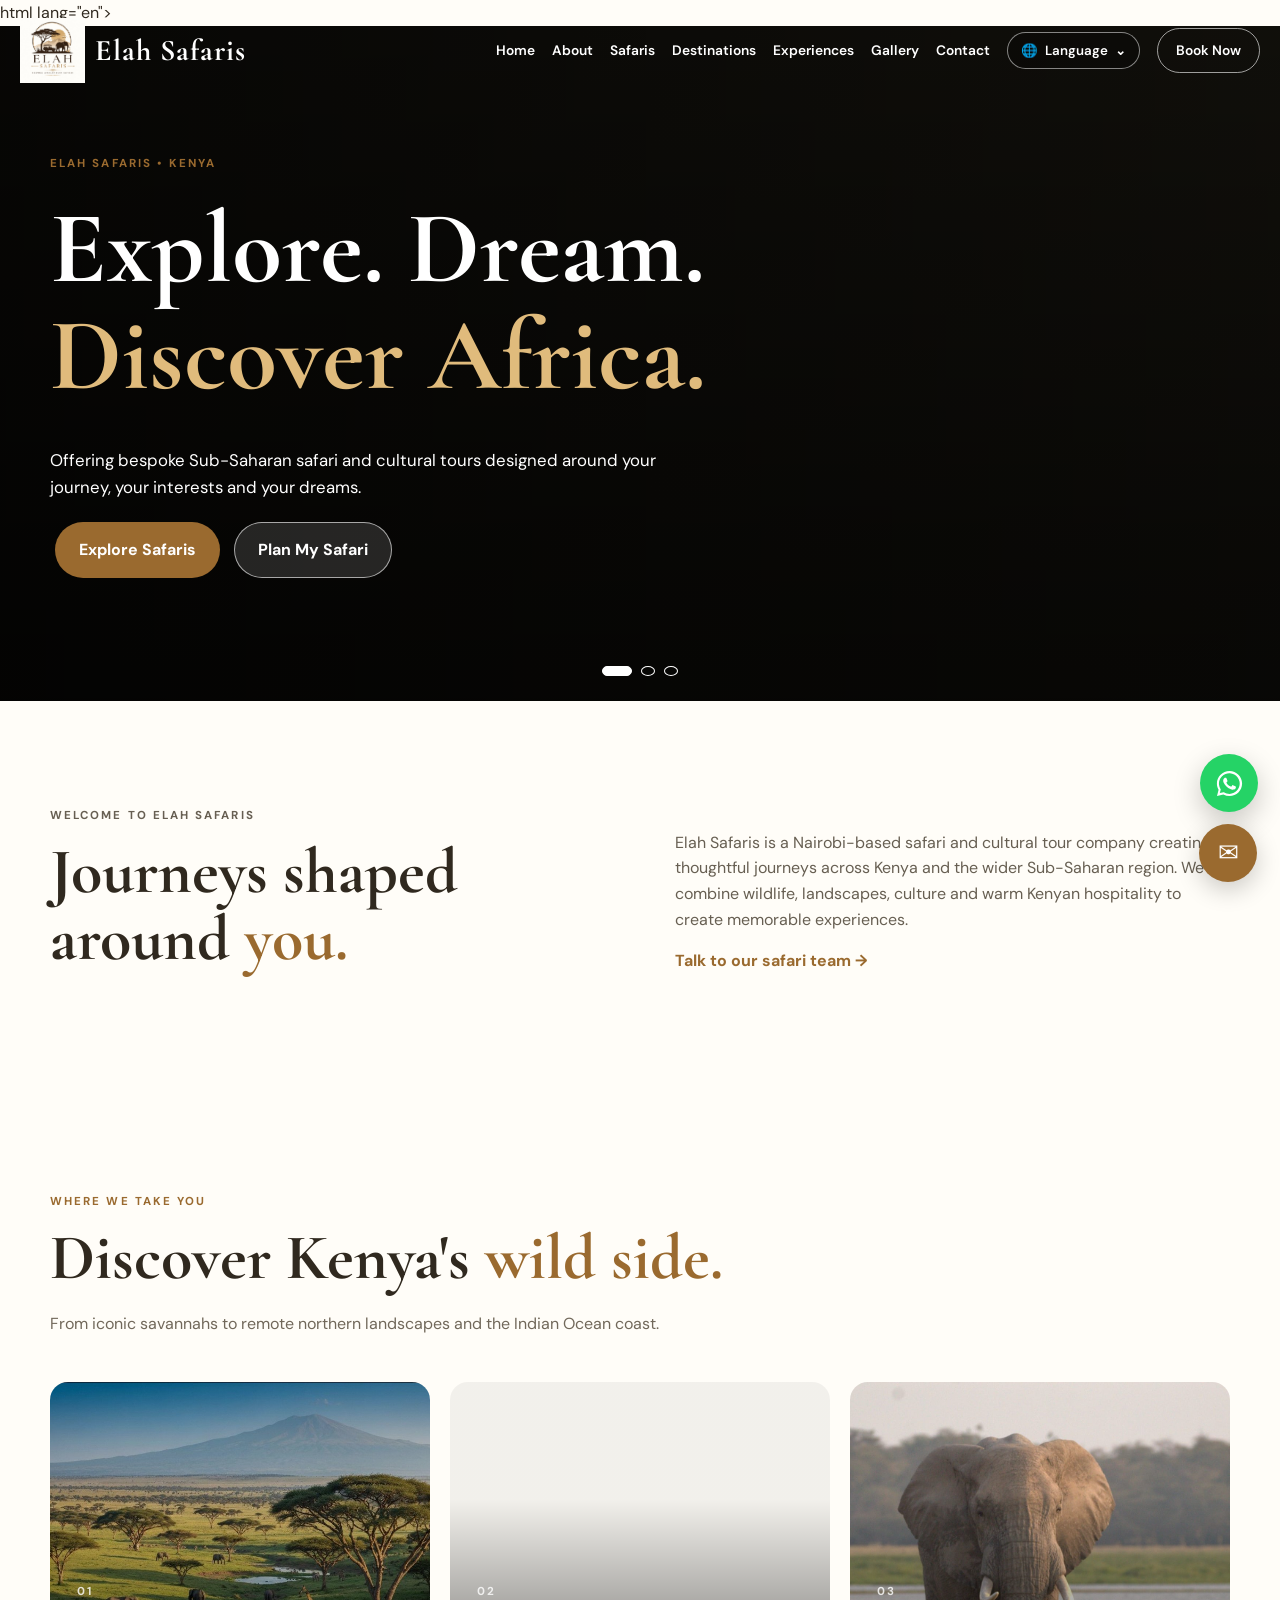
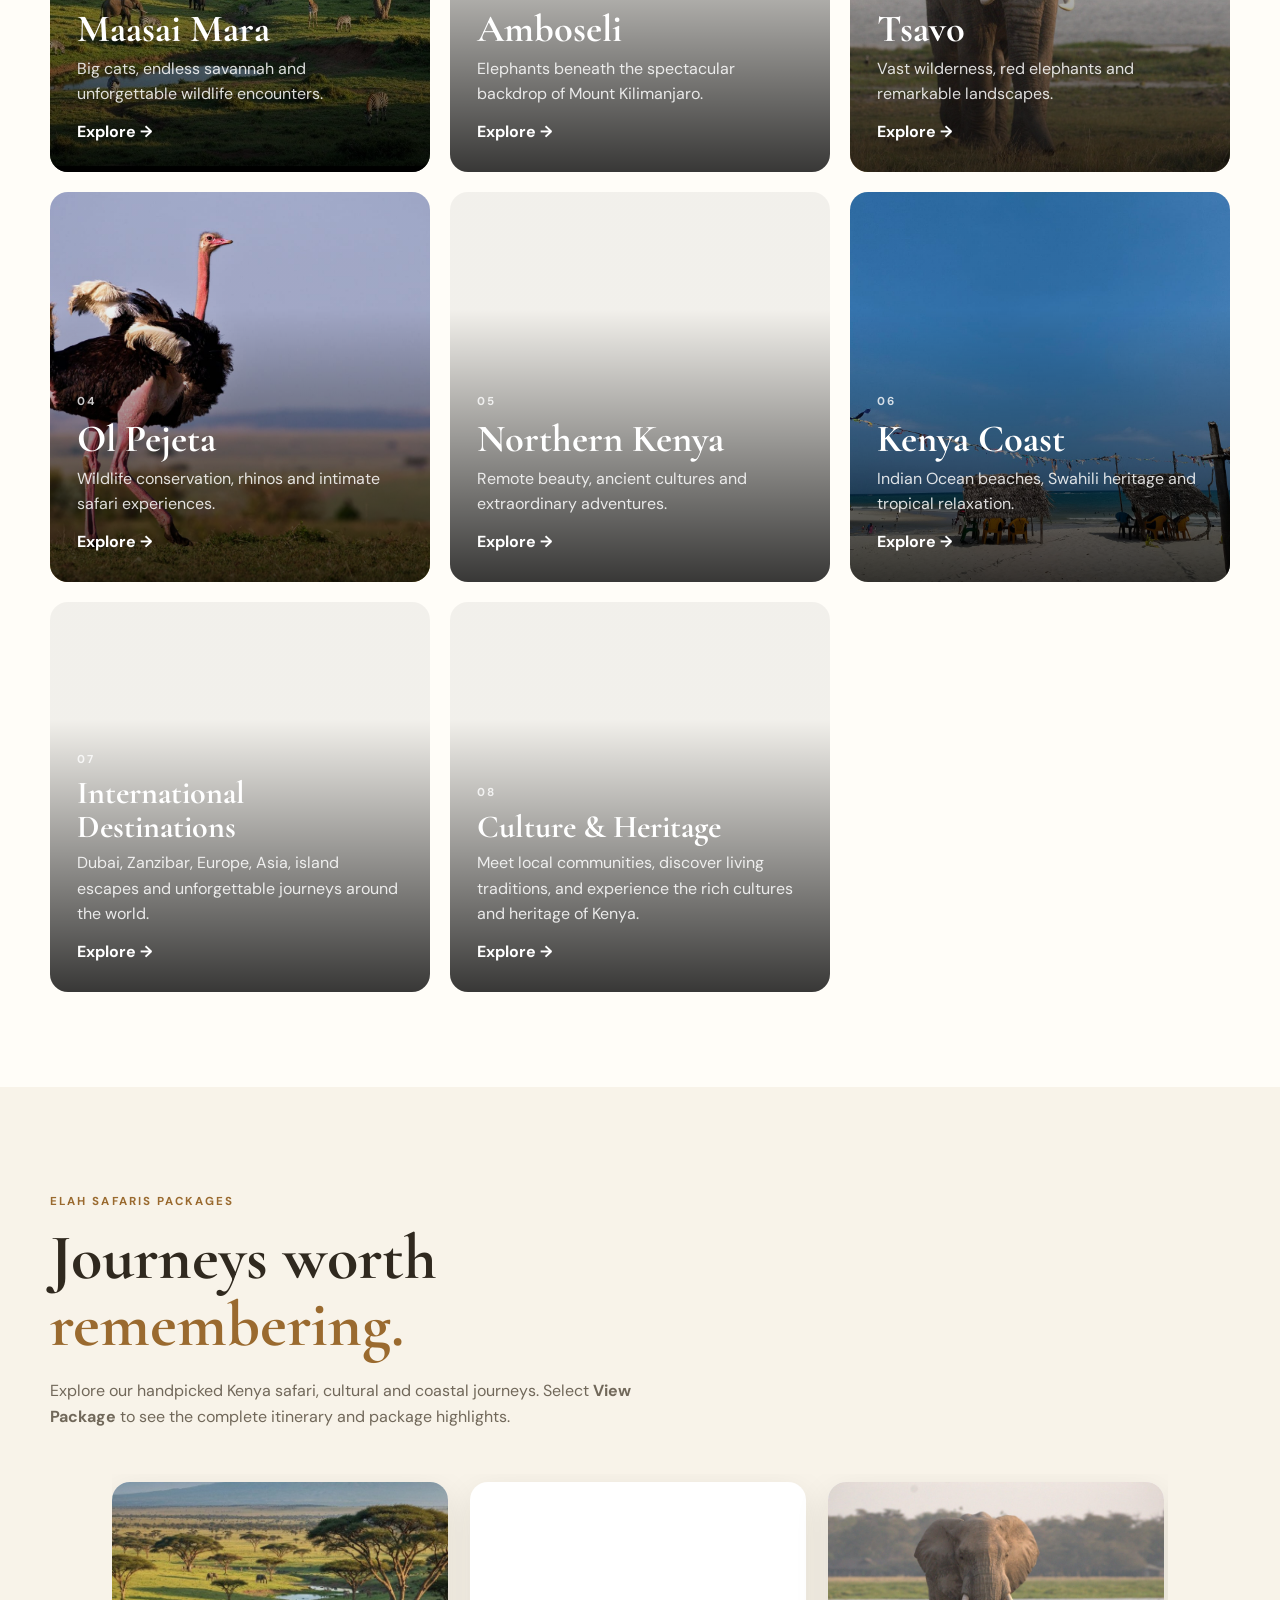
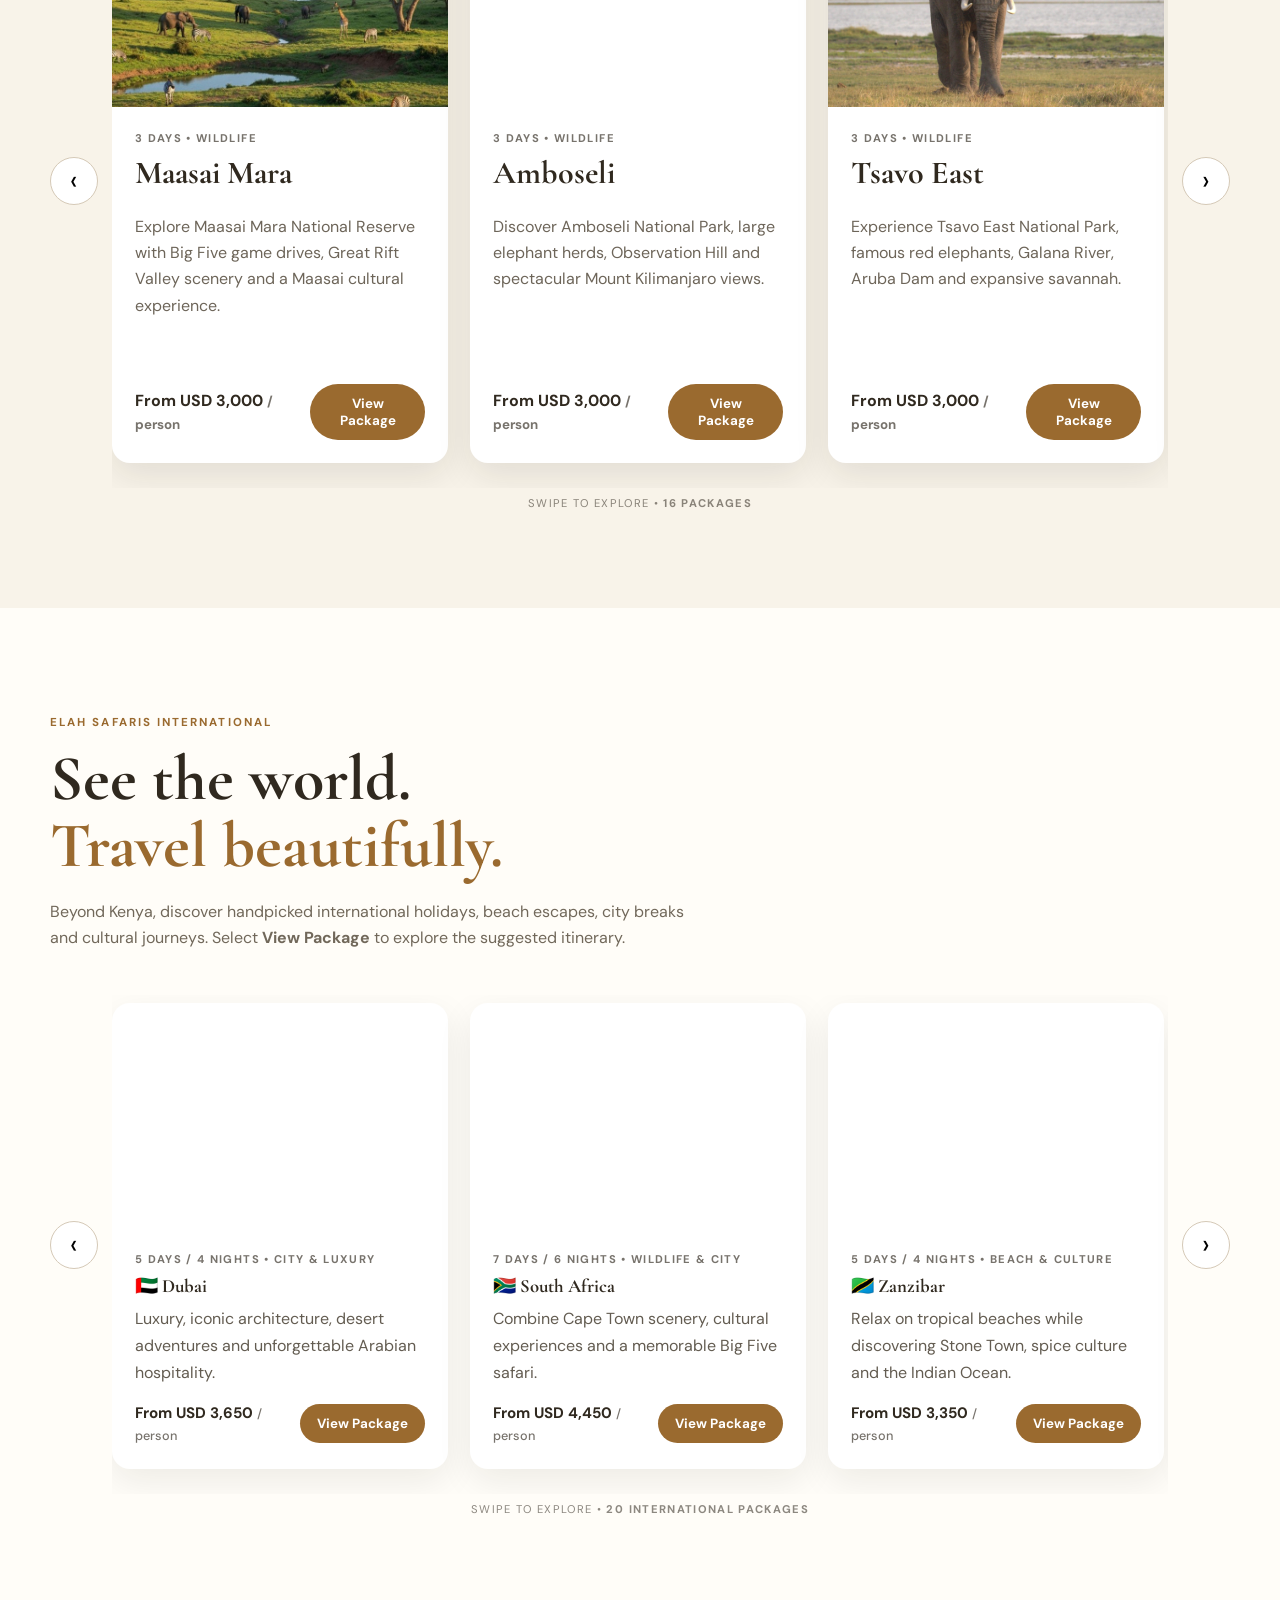
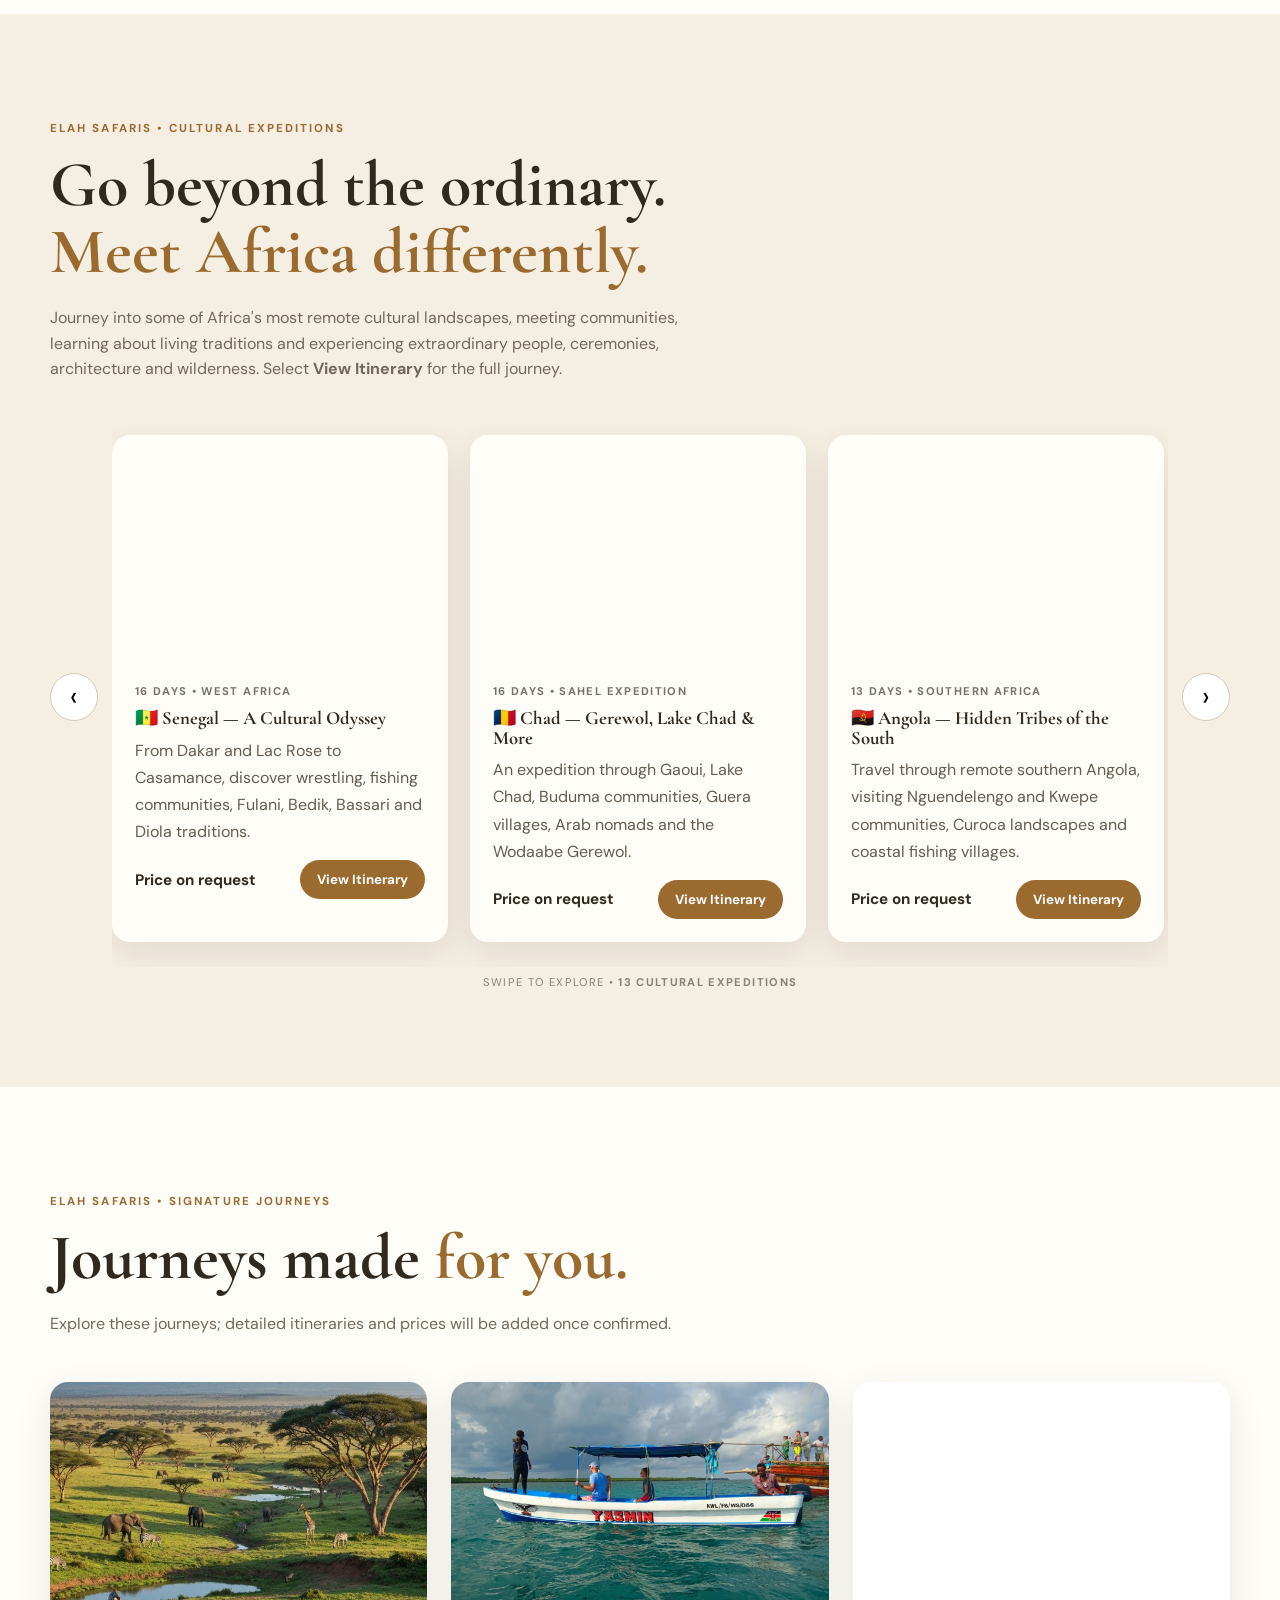
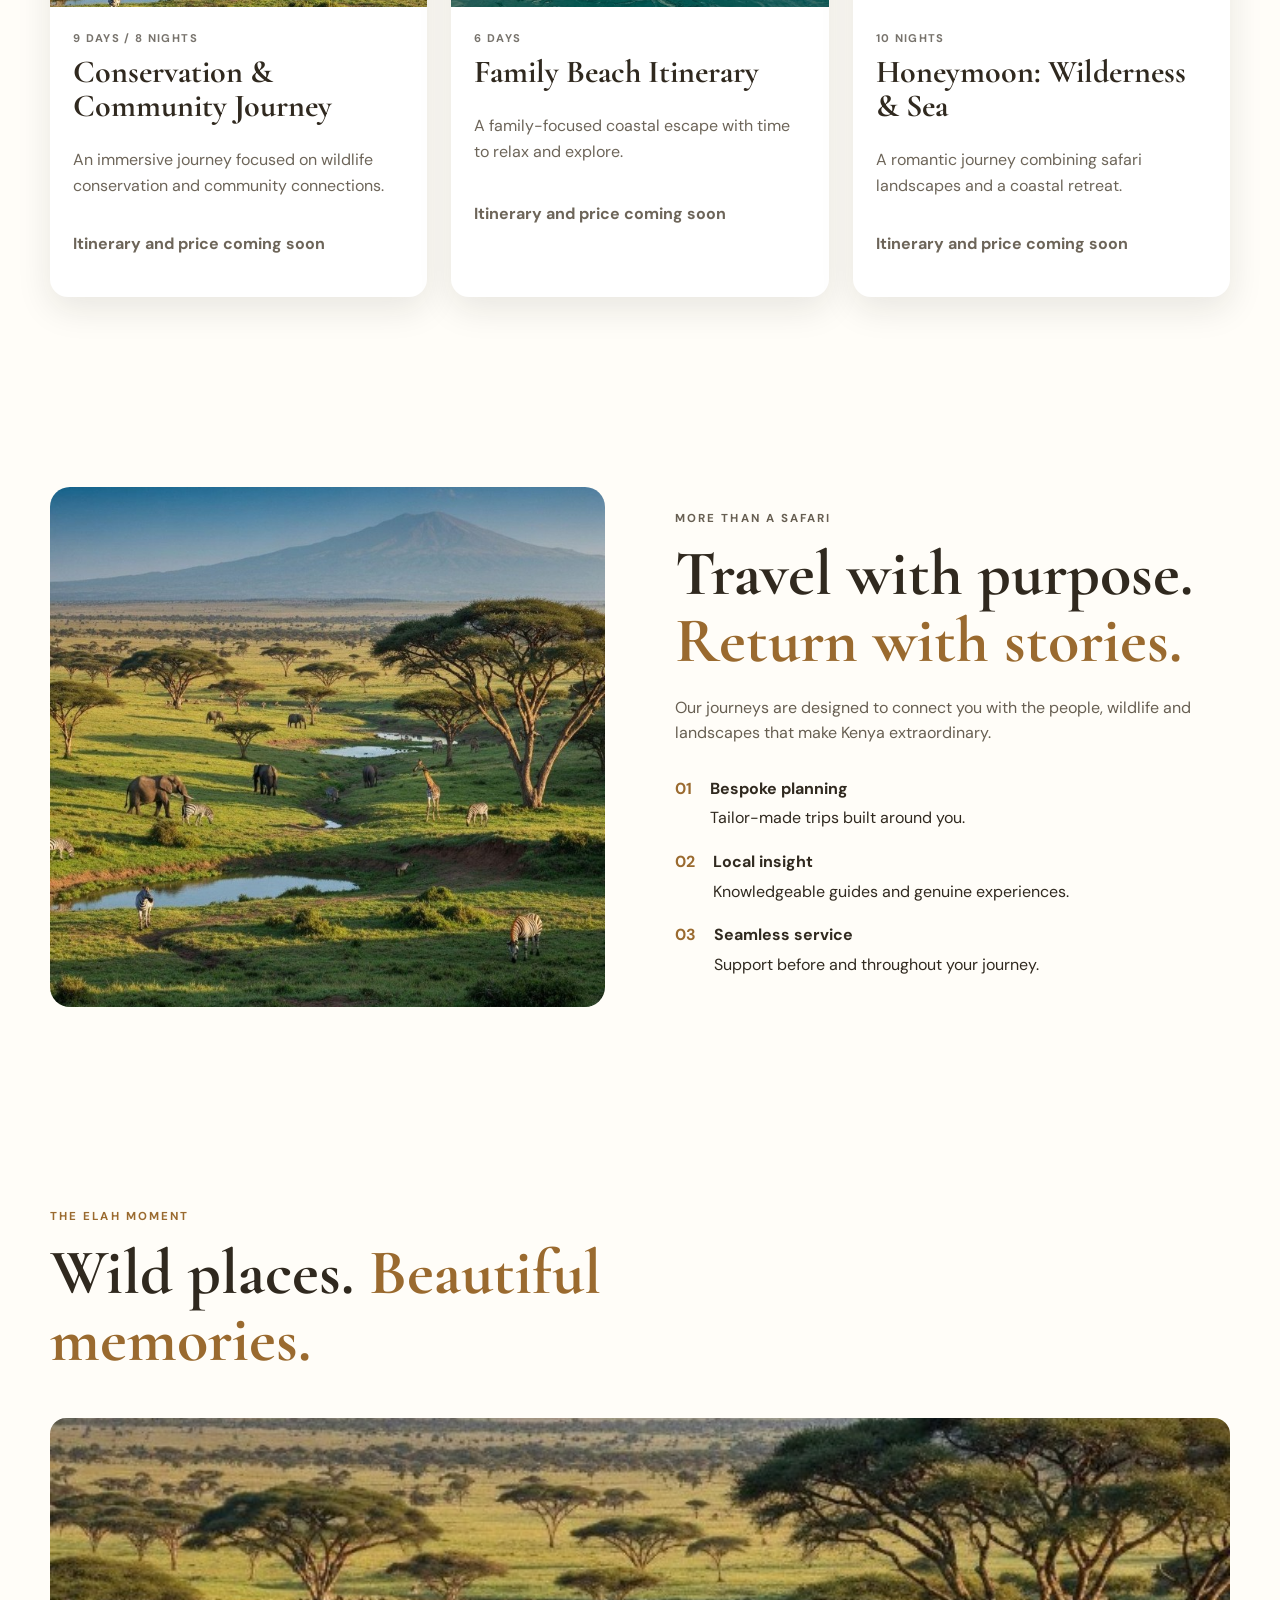
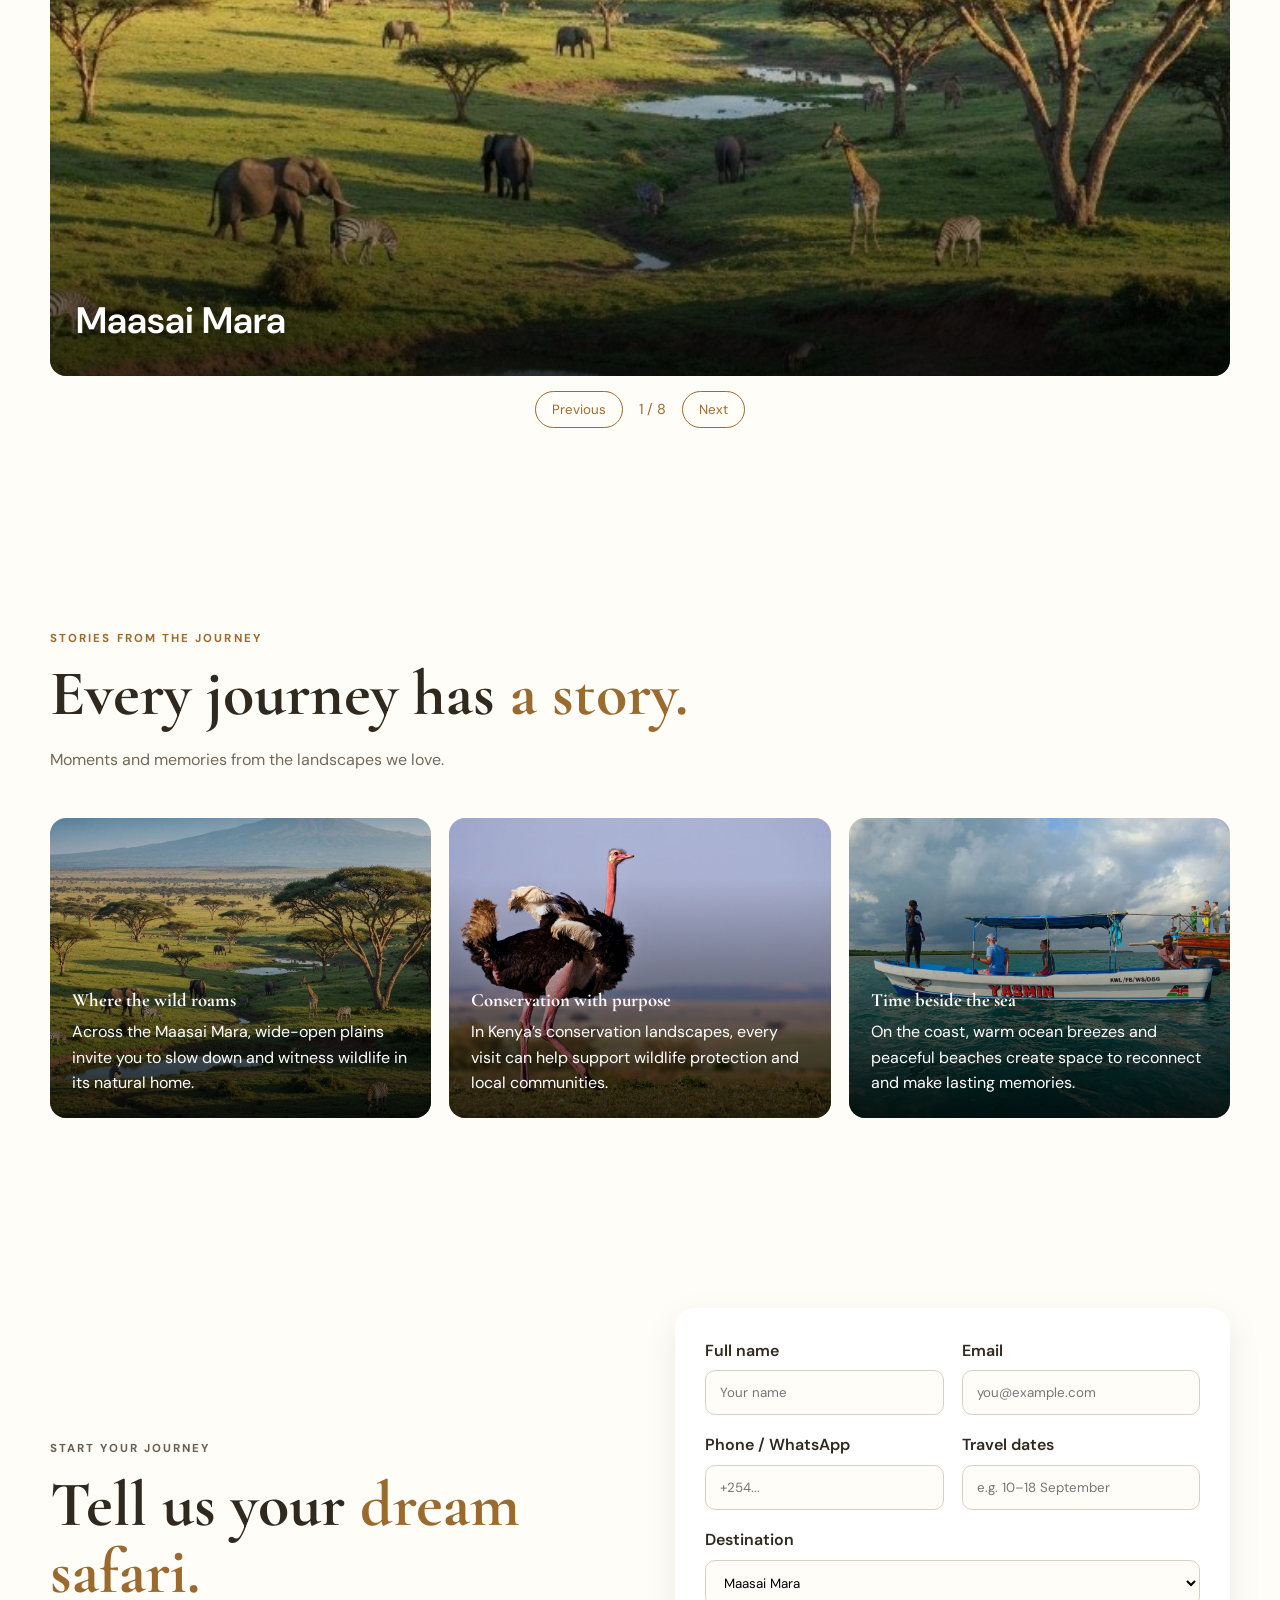
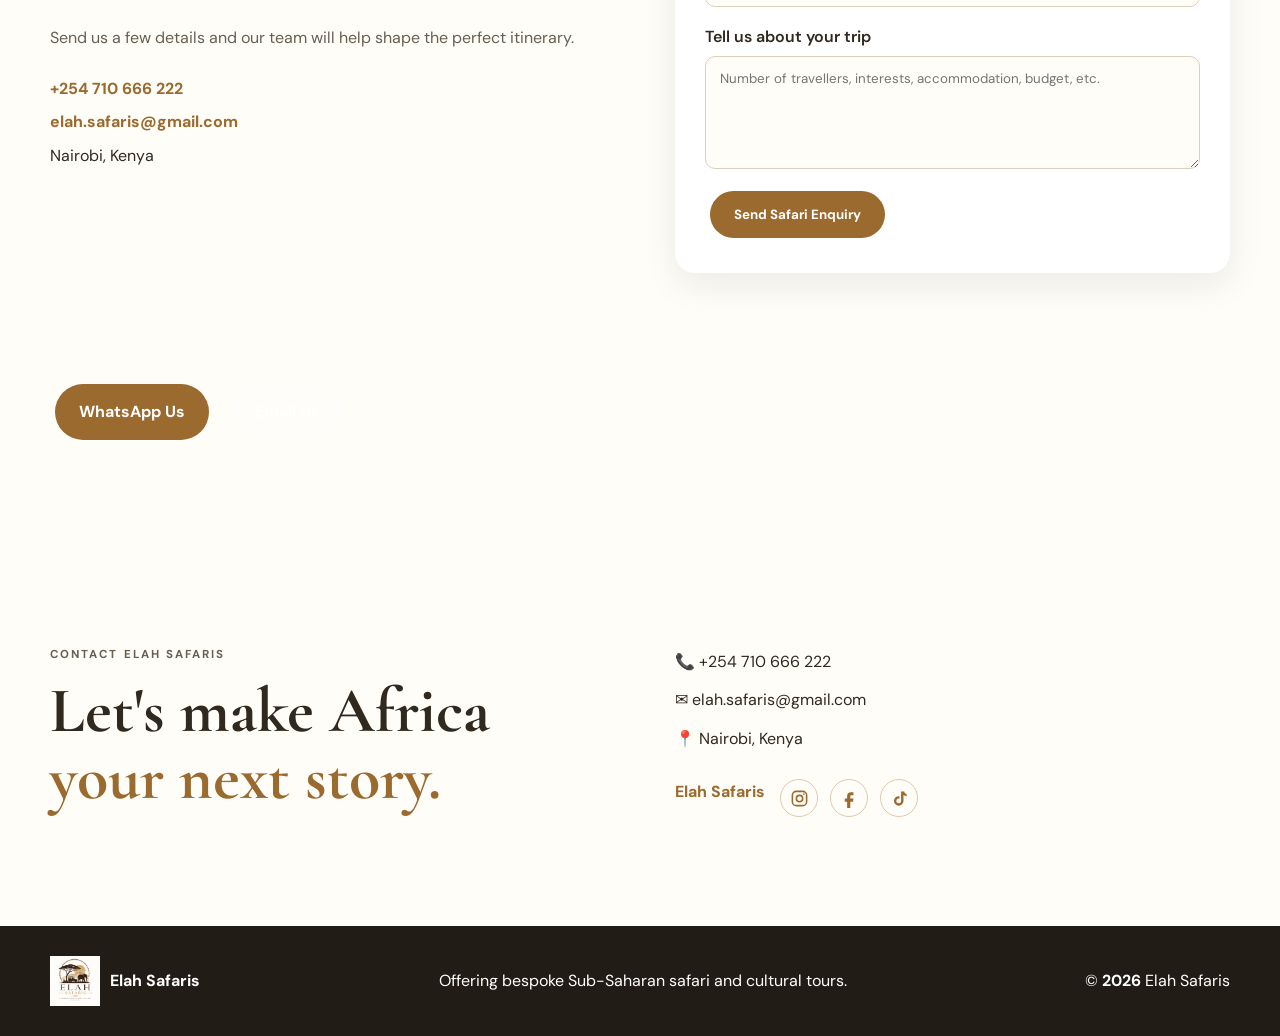
==== index.html @ ae95514c "Add files via upload" ====
html lang="en">
<head>

<meta charset="UTF-8">

<meta name="viewport" content="width=device-width, initial-scale=1.0">

<meta name="description"
content="Elah Safaris - Bespoke Sub-Saharan safari, wildlife, cultural and coastal tours from Nairobi, Kenya.">

<title>Elah Safaris | Explore. Dream. Discover Africa.</title>

<link rel="icon" href="logo.png" type="image/png">

<link rel="preconnect" href="https://fonts.googleapis.com">
<link rel="preconnect" href="https://fonts.gstatic.com" crossorigin>

<link
href="https://fonts.googleapis.com/css2?family=Cormorant+Garamond:wght@500;600;700&family=DM+Sans:wght@400;500;600;700&display=swap"
rel="stylesheet">

<style>

/* =========================================================
   GLOBAL
========================================================= */

* {
    box-sizing: border-box;
}

html {
    scroll-behavior: smooth;
}

body {
    margin: 0;
    font-family: "DM Sans", sans-serif;
    background: #fffdf8;
    color: #30291f;
    line-height: 1.6;
}

body.modal-open {
    overflow: hidden;
}

a {
    color: inherit;
}

button,
input,
select,
textarea {
    font-family: inherit;
}

.container {
    width: min(1180px, calc(100% - 40px));
    margin: auto;
}

section {
    padding: 95px 0;
}

h1,
h2,
h3,
h4 {
    font-family: "Cormorant Garamond", serif;
    line-height: 1.05;
}

h2 {
    font-size: clamp(2.5rem, 5vw, 4.5rem);
    margin: 12px 0 20px;
}

h2 em {
    color: #9a6a2f;
    font-style: italic;
}

.eyebrow {
    font-size: .72rem;
    letter-spacing: .18em;
    font-weight: 700;
    color: #9a6a2f;
}

.heading {
    max-width: 720px;
    margin-bottom: 45px;
}

.heading p:last-child {
    color: #71685a;
    max-width: 650px;
}

.btn {
    display: inline-block;
    padding: 14px 23px;
    border-radius: 999px;
    text-decoration: none;
    border: 1px solid transparent;
    font-weight: 700;
    margin: 5px;
    transition: .25s ease;
}

.btn:hover {
    transform: translateY(-2px);
}

.btn.gold {
    background: #9a6a2f;
    color: white;
}

.btn.light {
    background: rgba(255,255,255,.13);
    color: white;
    border-color: rgba(255,255,255,.6);
}

.link {
    color: #9a6a2f;
    font-weight: 700;
    text-decoration: none;
}

/* =========================================================
   HEADER
========================================================= */

header {
    position: absolute;
    top: 0;
    left: 0;
    width: 100%;
    z-index: 100;
    padding: 18px 0;
}

.header-inner {
    width: min(1240px, calc(100% - 30px));
    margin: auto;
    display: flex;
    align-items: center;
    justify-content: space-between;
    gap: 20px;
}

.brand {
    display: flex;
    align-items: center;
    gap: 10px;
    text-decoration: none;
}

.brand img {
    width: 65px;
    height: 65px;
    object-fit: contain;
    display: block;
}

.brand-name {
    font-family: "Cormorant Garamond", serif;
    font-size: 30px;
    font-weight: 700;
    color: white;
    letter-spacing: 1px;
}

nav {
    display: flex;
    align-items: center;
    gap: 17px;
}

nav > a {
    color: white;
    text-decoration: none;
    font-size: .86rem;
    font-weight: 600;
}

nav > a:hover {
    opacity: .75;
}

.pill {
    padding: 10px 18px;
    border: 1px solid rgba(255,255,255,.6);
    border-radius: 999px;
}

.menu {
    display: none;
    border: 0;
    background: transparent;
    color: white;
    font-size: 27px;
    cursor: pointer;
}

/* =========================================================
   LANGUAGE
========================================================= */

.language-selector {
    position: relative;
}

.language-button {
    display: inline-flex;
    align-items: center;
    gap: 7px;
    padding: 9px 13px;
    border: 1px solid rgba(255,255,255,.5);
    border-radius: 999px;
    background: rgba(0,0,0,.2);
    color: white;
    cursor: pointer;
    font-weight: 600;
}

.language-menu {
    display: none;
    position: absolute;
    right: 0;
    top: calc(100% + 9px);
    min-width: 160px;
    padding: 7px;
    background: #fffdf8;
    border-radius: 13px;
    box-shadow: 0 15px 40px rgba(0,0,0,.25);
}

.language-selector.open .language-menu {
    display: block;
}

.language-menu button {
    width: 100%;
    padding: 10px 12px;
    border: 0;
    background: transparent;
    text-align: left;
    border-radius: 8px;
    cursor: pointer;
    color: #30291f;
}

.language-menu button:hover {
    background: #f0e6d5;
}

/* =========================================================
   HERO
========================================================= */

.hero-video {
    position: relative;
    height: 75svh;
    min-height: 620px;
    overflow: hidden;
    background: #17150f;
    color: white;
}

.hero-videos {
    position: absolute;
    inset: 0;
}

.hero-video-slide {
    position: absolute;
    inset: 0;
    width: 100%;
    height: 100%;
    object-fit: cover;
    opacity: 0;
    transition: opacity 1.2s ease;
}

.hero-video-slide.active {
    opacity: 1;
}

.hero-video-overlay {
    position: absolute;
    inset: 0;
    background:
        linear-gradient(90deg, rgba(0,0,0,.7), rgba(0,0,0,.3)),
        linear-gradient(0deg, rgba(0,0,0,.5), transparent);
}

.hero-content {
    position: relative;
    z-index: 3;
    height: 100%;
    display: flex;
    flex-direction: column;
    justify-content: center;
    align-items: flex-start;
    max-width: 1180px;
}

.hero-content h1 {
    font-size: clamp(3.5rem, 8vw, 7rem);
    margin: 10px 0 20px;
    max-width: 850px;
}

.hero-content h1 span {
    color: #e0bb7c;
}

.hero-content > p:not(.eyebrow) {
    max-width: 650px;
    font-size: 1.05rem;
}

.hero-video-dots {
    position: absolute;
    bottom: 25px;
    left: 50%;
    transform: translateX(-50%);
    z-index: 5;
    display: flex;
    gap: 9px;
}

.hero-video-dot {
    width: 10px;
    height: 10px;
    border-radius: 50%;
    border: 1px solid white;
    background: transparent;
    cursor: pointer;
}

.hero-video-dot.active {
    width: 30px;
    border-radius: 20px;
    background: white;
}

/* =========================================================
   ABOUT
========================================================= */

.two {
    display: grid;
    grid-template-columns: 1fr 1fr;
    gap: 70px;
    align-items: center;
}

.two p {
    color: #675f52;
}

/* =========================================================
   DESTINATIONS
========================================================= */

.destination-grid {
    display: grid;
    grid-template-columns: repeat(3, 1fr);
    gap: 20px;
}

.destination {
    min-height: 390px;
    border-radius: 18px;
    overflow: hidden;
    position: relative;
    background-size: cover;
    background-position: center;
    color: white;
    display: flex;
    align-items: flex-end;
}

.destination::before {
    content: "";
    position: absolute;
    inset: 0;
    background:
        linear-gradient(
            0deg,
            rgba(0,0,0,.78),
            rgba(0,0,0,.05) 70%
        );
}

.destination > div {
    position: relative;
    padding: 27px;
    z-index: 2;
}

.destination b {
    font-size: .72rem;
    letter-spacing: .15em;
    opacity: .8;
}

.destination h3 {
    font-size: 2.4rem;
    margin: 7px 0;
}

.destination p {
    margin: 0 0 12px;
    color: rgba(255,255,255,.85);
}

.destination a {
    color: white;
    font-weight: 700;
    text-decoration: none;
}

.mara {
    background-image: url("mara.jpg");
}

.amboseli {
    background-image: url("https://images.unsplash.com/photo-1516026672322-bc52d61a55d5?auto=format&fit=crop&w=1200&q=85");
}

.tsavo {
    background-image: url("tsavo-east.jpg");
}

.olpejeta {
    background-image: url("samburu-olpejeta.jpg");
}

.north {
    background-image: url("https://images.unsplash.com/photo-1519659528534-7fd733a832a0?auto=format&fit=crop&w=1200&q=85");
}

.coast {
    background-image: url("mombasa.jpg");
}

/* =========================================================
   PACKAGE SLIDER
========================================================= */

.safari-packages {
    background: #f8f3e9;
}

.package-slider-wrap {
    display: flex;
    align-items: center;
    gap: 14px;
}

.package-slider {
    display: flex;
    gap: 22px;
    overflow-x: auto;
    scroll-behavior: smooth;
    scroll-snap-type: x mandatory;
    scrollbar-width: none;
    padding: 8px 2px 25px;
    flex: 1;
}

.package-slider::-webkit-scrollbar {
    display: none;
}

.package-card {
    flex: 0 0 calc((100% - 44px) / 3);
    background: white;
    border-radius: 18px;
    overflow: hidden;
    box-shadow: 0 12px 35px rgba(30,25,15,.1);
    scroll-snap-align: start;
    display: flex;
    flex-direction: column;
}

.package-image {
    height: 225px;
    background-size: cover;
    background-position: center;
}

.package-body {
    padding: 23px;
    display: flex;
    flex-direction: column;
    flex: 1;
}

.package-days {
    font-size: .7rem;
    letter-spacing: .12em;
    font-weight: 700;
    opacity: .65;
}

.package-body h3 {
    font-size: 2rem;
    margin: 8px 0;
}

.package-body p {
    color: #6d6559;
    line-height: 1.65;
    flex: 1;
}

.package-bottom {
    display: flex;
    align-items: center;
    justify-content: space-between;
    gap: 10px;
    margin-top: 15px;
}

.package-bottom small {
    opacity: .65;
}

.view-package {
    border: 0;
    background: #9a6a2f;
    color: white;
    border-radius: 999px;
    padding: 11px 17px;
    font-weight: 700;
    cursor: pointer;
}

.package-arrow {
    flex: 0 0 48px;
    width: 48px;
    height: 48px;
    border-radius: 50%;
    border: 1px solid #d5c9b7;
    background: white;
    cursor: pointer;
    font-size: 28px;
}

.package-slider-hint {
    text-align: center;
    font-size: .7rem;
    letter-spacing: .12em;
    opacity: .55;
    margin-top: 7px;
}

/* PACKAGE PHOTOS */

.pkg-mara {
    background-image: url("mara.jpg");
}

.pkg-amboseli {
    background-image: url("https://images.unsplash.com/photo-1516026672322-bc52d61a55d5?auto=format&fit=crop&w=1200&q=85");
}

.pkg-tsavo-east {
    background-image: url("tsavo-east.jpg");
}

.pkg-tsavo-west {
    background-image: url("https://images.unsplash.com/photo-1549366021-9f761d450615?auto=format&fit=crop&w=1200&q=85");
}

.pkg-tsavo-both {
    background-image: url("tsavo-both.jpg");
}

.pkg-samburu {
    background-image: url("samburu-olpejeta.jpg");
}

.pkg-northern {
    background-image: url("https://images.unsplash.com/photo-1519659528534-7fd733a832a0?auto=format&fit=crop&w=1200&q=85");
}

.pkg-diani {
    background-image: url("diani.jpg");
}

.pkg-mombasa {
    background-image: url("mombasa.jpg");
}

/* NEW LAKE NAKURU + HELL'S GATE PHOTO */

.pkg-lake-nakuru-hells-gate {
    background-image: url("lake-nakuru-hells-gate.jpg");
}

.pkg-central {
    background-image: url("https://images.unsplash.com/photo-1523805009345-7448845a9e53?auto=format&fit=crop&w=1200&q=85");
}

.pkg-nairobi {
    background-image: url("nairobi.jpg");
}

.pkg-nairobi-park {
    background-image: url("nairobi-national-park.jpg");
}

.pkg-western {
    background-image: url("western-kenya.jpg");
}

.pkg-malindi {
    background-image: url("malindi.jpg");
}

.pkg-watamu {
    background-image: url("watamu-kisite.jpg");
}



.intl-dubai{background-image:url("https://images.unsplash.com/photo-1512453979798-5ea266f8880c?auto=format&fit=crop&w=1200&q=85");}
.intl-south-africa{background-image:url("https://images.unsplash.com/photo-1580060839134-75a5edca2e99?auto=format&fit=crop&w=1200&q=85");}
.intl-zanzibar{background-image:url("https://images.unsplash.com/photo-1518509562904-e7ef99cdcc86?auto=format&fit=crop&w=1200&q=85");}
.intl-seychelles{background-image:url("https://images.unsplash.com/photo-1589979481223-deb893043163?auto=format&fit=crop&w=1200&q=85");}
.intl-mauritius{background-image:url("https://images.unsplash.com/photo-1578895101408-1a36b834405b?auto=format&fit=crop&w=1200&q=85");}
.intl-maldives{background-image:url("https://images.unsplash.com/photo-1514282401047-d79a71a590e8?auto=format&fit=crop&w=1200&q=85");}
.intl-morocco{background-image:url("https://images.unsplash.com/photo-1597212618440-806262de4f6b?auto=format&fit=crop&w=1200&q=85");}
.intl-egypt{background-image:url("https://images.unsplash.com/photo-1568322445389-f64ac2515020?auto=format&fit=crop&w=1200&q=85");}
.intl-turkiye{background-image:url("https://images.unsplash.com/photo-1524231757912-21f4fe3a7200?auto=format&fit=crop&w=1200&q=85");}
.intl-uk{background-image:url("https://images.unsplash.com/photo-1513635269975-59663e0ac1ad?auto=format&fit=crop&w=1200&q=85");}
.intl-france{background-image:url("https://images.unsplash.com/photo-1502602898657-3e91760cbb34?auto=format&fit=crop&w=1200&q=85");}
.intl-italy{background-image:url("https://images.unsplash.com/photo-1529260830199-42c24126f198?auto=format&fit=crop&w=1200&q=85");}
.intl-switzerland{background-image:url("https://images.unsplash.com/photo-1530122037265-a5f1f91d3b99?auto=format&fit=crop&w=1200&q=85");}
.intl-spain{background-image:url("https://images.unsplash.com/photo-1539037116277-4db20889f2d4?auto=format&fit=crop&w=1200&q=85");}
.intl-greece{background-image:url("https://images.unsplash.com/photo-1603565816030-6b389eeb23cb?auto=format&fit=crop&w=1200&q=85");}
.intl-thailand{background-image:url("https://images.unsplash.com/photo-1528181304800-259b08848526?auto=format&fit=crop&w=1200&q=85");}
.intl-singapore{background-image:url("https://images.unsplash.com/photo-1525625293386-3f8f99389edd?auto=format&fit=crop&w=1200&q=85");}
.intl-malaysia{background-image:url("https://images.unsplash.com/photo-1508062878650-88b52897f298?auto=format&fit=crop&w=1200&q=85");}
.intl-india{background-image:url("https://images.unsplash.com/photo-1524492412937-b28074a5d7da?auto=format&fit=crop&w=1200&q=85");}
.intl-australia{background-image:url("https://images.unsplash.com/photo-1523482580672-f109ba8cb9be?auto=format&fit=crop&w=1200&q=85");}



/* =========================================================
   CULTURAL EXPEDITION SLIDER & MODAL
========================================================= */

const culturalSlider = document.getElementById("culturalSlider");
const culturalPrev = document.querySelector(".cultural-arrow.prev");
const culturalNext = document.querySelector(".cultural-arrow.next");
const culturalModal = document.getElementById("culturalModal");
const culturalModalImage = document.getElementById("culturalModalImage");
const culturalModalDays = document.getElementById("culturalModalDays");
const culturalModalTitle = document.getElementById("culturalModalTitle");
const culturalModalPrice = document.getElementById("culturalModalPrice");
const culturalModalIntro = document.getElementById("culturalModalIntro");
const culturalModalItinerary = document.getElementById("culturalModalItinerary");
const culturalModalHighlights = document.getElementById("culturalModalHighlights");
const culturalBookButton = document.getElementById("culturalBookButton");
let culturalTimer;

function getCulturalStep(){
    if(!culturalSlider || !culturalSlider.firstElementChild) return 0;
    return culturalSlider.firstElementChild.getBoundingClientRect().width + 22;
}

function scrollCultural(direction){
    if(!culturalSlider) return;
    culturalSlider.scrollBy({left: direction * getCulturalStep(), behavior:"smooth"});
}

function startCulturalAutoSlide(){
    clearInterval(culturalTimer);
    culturalTimer=setInterval(function(){ scrollCultural(1); }, 5200);
}

if(culturalPrev) culturalPrev.addEventListener("click", function(){ scrollCultural(-1); startCulturalAutoSlide(); });
if(culturalNext) culturalNext.addEventListener("click", function(){ scrollCultural(1); startCulturalAutoSlide(); });
if(culturalSlider){
    culturalSlider.addEventListener("mouseenter", function(){ clearInterval(culturalTimer); });
    culturalSlider.addEventListener("mouseleave", startCulturalAutoSlide);
    culturalSlider.addEventListener("touchstart", function(){ clearInterval(culturalTimer); }, {passive:true});
    culturalSlider.addEventListener("touchend", startCulturalAutoSlide, {passive:true});
    startCulturalAutoSlide();
}

function openCulturalPackage(packageId){
    const data=culturalPackages[packageId];
    if(!data) return;
    culturalModalDays.textContent=data.days;
    culturalModalTitle.textContent=data.title;
    culturalModalPrice.textContent=data.price;
    culturalModalIntro.textContent=data.intro;
    culturalModalImage.style.backgroundImage=`url("${data.image}")`;
    culturalModalItinerary.innerHTML="";
    data.itinerary.forEach(function(day){
        const box=document.createElement("div");
        box.className="cultural-itinerary-day";
        const h=document.createElement("h4"); h.textContent=day[0];
        const p=document.createElement("p"); p.textContent=day[1];
        box.appendChild(h); box.appendChild(p); culturalModalItinerary.appendChild(box);
    });
    culturalModalHighlights.innerHTML="";
    data.highlights.forEach(function(item){
        const li=document.createElement("li"); li.textContent=item; culturalModalHighlights.appendChild(li);
    });
    culturalBookButton.href="#booking";
    culturalModal.classList.add("active");
    culturalModal.setAttribute("aria-hidden","false");
    document.body.classList.add("modal-open");
}

function closeCulturalPackage(){
    culturalModal.classList.remove("active");
    culturalModal.setAttribute("aria-hidden","true");
    document.body.classList.remove("modal-open");
}

document.querySelectorAll(".cultural-card").forEach(function(card){
    const button=card.querySelector(".cultural-view-package");
    if(button) button.addEventListener("click", function(event){
        event.preventDefault(); event.stopPropagation();
        openCulturalPackage(card.getAttribute("data-cultural-package"));
    });
});

document.querySelectorAll("[data-close-cultural]").forEach(function(element){
    element.addEventListener("click", closeCulturalPackage);
});

document.addEventListener("keydown", function(event){
    if(event.key==="Escape" && culturalModal.classList.contains("active")) closeCulturalPackage();
});

if(culturalBookButton) culturalBookButton.addEventListener("click", closeCulturalPackage);


/* =========================================================
   PACKAGE MODAL
========================================================= */

.package-modal {
    position: fixed;
    inset: 0;
    z-index: 9999;
    display: none;
    align-items: center;
    justify-content: center;
    padding: 20px;
}

.package-modal.active {
    display: flex;
}

.package-modal-backdrop {
    position: absolute;
    inset: 0;
    background: rgba(10,8,5,.82);
    backdrop-filter: blur(5px);
}

.package-modal-content {
    position: relative;
    z-index: 2;
    width: min(920px,100%);
    max-height: 94vh;
    overflow-y: auto;
    background: #fffdf8;
    border-radius: 22px;
    box-shadow: 0 30px 90px rgba(0,0,0,.4);
    animation: modalIn .25s ease;
}

@keyframes modalIn {
    from {
        opacity: 0;
        transform: translateY(20px) scale(.98);
    }

    to {
        opacity: 1;
        transform: translateY(0) scale(1);
    }
}

.package-modal-close {
    position: absolute;
    top: 14px;
    right: 14px;
    z-index: 5;
    width: 45px;
    height: 45px;
    border: 0;
    border-radius: 50%;
    background: rgba(0,0,0,.65);
    color: white;
    font-size: 30px;
    cursor: pointer;
}

.package-modal-image {
    height: 320px;
    background-size: cover;
    background-position: center;
}

.package-modal-body {
    padding: 32px;
}

.package-modal-body h2 {
    margin: 7px 0;
    font-size: clamp(2.4rem,5vw,4rem);
}

.package-modal-price {
    color: #9a6a2f;
    font-weight: 700;
    font-size: 1.1rem;
}

#packageModalIntro {
    color: #635c51;
    line-height: 1.8;
}

.itinerary {
    margin-top: 28px;
    display: grid;
    gap: 12px;
}

.itinerary-day {
    padding: 18px;
    border-left: 3px solid #9a6a2f;
    background: rgba(154,106,47,.07);
    border-radius: 0 12px 12px 0;
}

.itinerary-day h4 {
    margin: 0 0 7px;
    font-size: 1.2rem;
}

.itinerary-day p {
    margin: 0;
    color: #625b50;
}

.package-includes {
    margin-top: 30px;
}

.package-includes ul {
    padding-left: 20px;
}

.package-book-btn {
    margin-top: 20px;
}

/* =========================================================
   EXPERIENCE
========================================================= */

.bigphoto {
    min-height: 520px;
    border-radius: 20px;
    background:
        linear-gradient(rgba(0,0,0,.05),rgba(0,0,0,.1)),
        url("safari-video-1.mp4");
    background-size: cover;
    background-position: center;
    background-color: #9a6a2f;
}

.experience ul {
    list-style: none;
    padding: 0;
    margin-top: 30px;
}

.experience li {
    display: flex;
    gap: 18px;
    margin: 18px 0;
}

.experience li b {
    color: #9a6a2f;
}

.experience li span {
    display: flex;
    flex-direction: column;
}

.experience li strong {
    margin-bottom: 4px;
}

/* =========================================================
   GALLERY
========================================================= */

.gallery {
    position: relative;
    display: block;
    width: 100%;
}
.gallery-slide { display:none; position:relative; min-height: min(62vh, 560px); height: 440px; overflow:hidden; border-radius:16px; background-size:cover; background-position:center; }
.gallery-slide.active { display:flex; align-items:flex-end; }
.gallery-slide::after { content:""; position:absolute; inset:35% 0 0; background:linear-gradient(transparent,rgba(0,0,0,.72)); }
.gallery-caption { position:relative; z-index:1; color:#fff; padding:26px; font-size:clamp(1.4rem,3vw,2.3rem); font-weight:600; text-shadow:0 2px 12px rgba(0,0,0,.5); }
.gallery-controls { display:flex; justify-content:center; align-items:center; gap:16px; margin-top:15px; }
.gallery-controls button { border:1px solid #9a6a2f; background:#fffdf8; color:#9a6a2f; border-radius:30px; padding:9px 16px; cursor:pointer; }
.gallery-counter { color:#9a6a2f; font-size:.9rem; }
.story-grid { display:grid; grid-template-columns:repeat(3,minmax(0,1fr)); gap:18px; }
.story-card { position:relative; min-height:300px; border-radius:16px; overflow:hidden; background-size:cover; background-position:center; display:flex; align-items:flex-end; }
.story-card::after { content:""; position:absolute; inset:20% 0 0; background:linear-gradient(transparent,rgba(0,0,0,.78)); }
.story-copy { position:relative; z-index:1; padding:22px; color:#fff; }
.story-copy h3 { color:#fff; margin:0 0 8px; }
.story-copy p { margin:0; line-height:1.6; color:#fff; }
@media(max-width:700px){ .gallery-slide{height:340px;min-height:340px}.story-grid{grid-template-columns:1fr}.story-card{min-height:280px} }

.g {
    min-height: 250px;
    border-radius: 16px;
    background-size: cover;
    background-position: center;
}

.g1 {
    background-image: url("mara.jpg");
}

.g2 {
    background-image: url("samburu-olpejeta.jpg");
}

.g3 {
    background-image: url("tsavo-east.jpg");
}

.g4 {
    background-image: url("diani.jpg");
}

.g5 {
    background-image: url("mombasa.jpg");
}

.g6 {
    background-image: url("nairobi.jpg");
}

.g7 {
    background-image: url("https://images.unsplash.com/photo-1610982330184-b26f7ea46541?auto=format&fit=crop&w=1400&q=85");
}

.g8 {
    background-image: url("https://images.unsplash.com/photo-1512453979798-5ea266f8880c?auto=format&fit=crop&w=1400&q=85");
}

/* =========================================================
   FORM
========================================================= */

form {
    background: white;
    padding: 30px;
    border-radius: 20px;
    box-shadow: 0 12px 35px rgba(30,25,15,.08);
}

.row {
    display: grid;
    grid-template-columns: 1fr 1fr;
    gap: 18px;
}

label {
    display: block;
    font-weight: 600;
    margin-bottom: 17px;
}

input,
select,
textarea {
    display: block;
    width: 100%;
    margin-top: 7px;
    padding: 13px 14px;
    border: 1px solid #d9d0c1;
    border-radius: 10px;
    background: #fffdf8;
    outline: none;
}

textarea {
    resize: vertical;
}

input:focus,
select:focus,
textarea:focus {
    border-color: #9a6a2f;
}

.contact-mini {
    display: grid;
    gap: 8px;
    margin-top: 25px;
}

.contact-mini a {
    text-decoration: none;
    color: #9a6a2f;
    font-weight: 700;
}

/* =========================================================
   CONTACT
========================================================= */

.details {
    display: grid;
    gap: 13px;
}

.details a {
    text-decoration: none;
}

.socials {
    display: flex;
    flex-wrap: wrap;
    gap: 15px;
    margin-top: 15px;
}

 .socials a {
    color: #9a6a2f;
}

.social-name {
    color: #9a6a2f;
    font-size: 1rem;
    display: block;
    margin-bottom: 10px;
}

.social-icons {
    display: flex;
    align-items: center;
    gap: 12px;
}

.social-icons a {
    width: 38px;
    height: 38px;
    display: inline-flex;
    align-items: center;
    justify-content: center;
    border: 1px solid rgba(154,106,47,.35);
    border-radius: 50%;
    transition: transform .25s ease, background .25s ease, color .25s ease;
}

.social-icons a:hover {
    transform: translateY(-3px);
    background: #9a6a2f;
    color: #fff;
}

.social-icons svg {
    width: 19px;
    height: 19px;
}

/* =========================================================
   FOOTER
========================================================= */

footer {
    background: #211c15;
    color: white;
    padding: 30px 0;
}

.foot {
    display: flex;
    align-items: center;
    justify-content: space-between;
    gap: 20px;
    flex-wrap: wrap;
}

.footer-brand {
    display: flex;
    align-items: center;
    gap: 10px;
}

.footer-brand img {
    width: 50px;
    height: 50px;
    object-fit: contain;
}

/* =========================================================
   RESPONSIVE
========================================================= */

@media(max-width:1100px) {

    nav {
        gap: 10px;
    }

    .package-card {
        flex-basis: calc((100% - 22px)/2);
    }

}

@media(max-width:850px) {

    .menu {
        display: block;
    }

    nav {
        display: none;
        position: absolute;
        top: 82px;
        left: 15px;
        right: 15px;
        padding: 20px;
        background: rgba(25,22,17,.97);
        border-radius: 15px;
        flex-direction: column;
        align-items: stretch;
    }

    nav.open {
        display: flex;
    }

    nav > a {
        padding: 8px;
    }

    .language-selector {
        width: 100%;
    }

    .language-button {
        width: 100%;
        justify-content: space-between;
    }

    .language-menu {
        position: relative;
        top: 5px;
        width: 100%;
    }

    .two {
        grid-template-columns: 1fr;
        gap: 35px;
    }

    .destination-grid {
        grid-template-columns: 1fr 1fr;
    }

}

@media(max-width:650px) {

    section {
        padding: 70px 0;
    }

    .container {
        width: min(100% - 28px,1180px);
    }

    .brand img {
        width: 52px;
        height: 52px;
    }

    .brand-name {
        font-size: 24px;
    }

    .hero-video {
        min-height: 680px;
        height: 72svh;
    }

    .hero-content h1 {
        font-size: clamp(3.1rem,14vw,5rem);
    }

    .destination-grid {
        grid-template-columns: 1fr;
    }

    .destination {
        min-height: 350px;
    }

    .package-card {
        flex-basis: 88%;
    }

    .package-arrow {
        display: none;
    }

    .package-modal {
        padding: 7px;
    }

    .package-modal-content {
        max-height: 96vh;
        border-radius: 16px;
    }

    .package-modal-image {
        height: 220px;
    }

    .package-modal-body {
        padding: 23px 19px 28px;
    }

    .row {
        grid-template-columns: 1fr;
        gap: 0;
    }

    .gallery {
        grid-template-columns: 1fr 1fr;
    }

}



/* =========================================================
   INTERNATIONAL PACKAGES
========================================================= */

.international-packages {
    background: #fffdf8;
}

.international-packages .heading h2 em {
    color: #9a6a2f;
}

.international-slider-wrap {
    display: flex;
    align-items: center;
    gap: 14px;
}

.international-slider {
    display: flex;
    gap: 22px;
    overflow-x: auto;
    scroll-behavior: smooth;
    scroll-snap-type: x mandatory;
    scrollbar-width: none;
    padding: 8px 2px 25px;
    flex: 1;
}

.international-slider::-webkit-scrollbar {
    display: none;
}

.international-card {
    flex: 0 0 calc((100% - 44px) / 3);
    background: white;
    border-radius: 18px;
    overflow: hidden;
    box-shadow: 0 12px 35px rgba(30,25,15,.08);
    scroll-snap-align: start;
    display: flex;
    flex-direction: column;
    transition: transform .25s ease, box-shadow .25s ease;
}

.international-card:hover {
    transform: translateY(-5px);
    box-shadow: 0 18px 45px rgba(30,25,15,.13);
}

.international-image {
    height: 225px;
    background-size: cover;
    background-position: center;
}

.international-body {
    padding: 23px;
    display: flex;
    flex-direction: column;
    flex: 1;
}

.international-body h3 {
    margin: 8px 0 8px;
}

.international-body p {
    color: #635c51;
    line-height: 1.7;
    margin: 0;
}

.international-bottom {
    display: flex;
    align-items: center;
    justify-content: space-between;
    gap: 10px;
    margin-top: 15px;
}

.international-bottom strong {
    font-size: .95rem;
}

.international-bottom small {
    font-weight: 500;
    opacity: .65;
}

.international-view-package {
    border: 0;
    background: #9a6a2f;
    color: white;
    border-radius: 999px;
    padding: 11px 17px;
    font-weight: 700;
    cursor: pointer;
    white-space: nowrap;
}

.international-arrow {
    flex: 0 0 48px;
    width: 48px;
    height: 48px;
    border-radius: 50%;
    border: 1px solid #d5c9b7;
    background: white;
    cursor: pointer;
    font-size: 28px;
    line-height: 1;
}

.international-slider-hint {
    text-align: center;
    font-size: .7rem;
    letter-spacing: .12em;
    opacity: .55;
    margin-top: 7px;
}

/* International popup uses the same visual language as the Kenya package popup. */
.international-modal {
    position: fixed;
    inset: 0;
    z-index: 10000;
    display: none;
    align-items: center;
    justify-content: center;
    padding: 20px;
}

.international-modal.active {
    display: flex;
}

.international-modal-backdrop {
    position: absolute;
    inset: 0;
    background: rgba(10,8,5,.82);
    backdrop-filter: blur(5px);
}

.international-modal-content {
    position: relative;
    z-index: 2;
    width: min(920px,100%);
    max-height: 94vh;
    overflow-y: auto;
    background: #fffdf8;
    border-radius: 22px;
    box-shadow: 0 30px 90px rgba(0,0,0,.4);
    animation: modalIn .25s ease;
}

.international-modal-close {
    position: absolute;
    top: 14px;
    right: 14px;
    z-index: 5;
    width: 45px;
    height: 45px;
    border: 0;
    border-radius: 50%;
    background: rgba(0,0,0,.65);
    color: white;
    font-size: 30px;
    cursor: pointer;
}

.international-modal-image {
    height: 320px;
    background-size: cover;
    background-position: center;
}

.international-modal-body {
    padding: 32px;
}

.international-modal-body h2 {
    margin: 7px 0;
    font-size: clamp(2.4rem,5vw,4rem);
}

.international-modal-price {
    color: #9a6a2f;
    font-weight: 700;
    font-size: 1.1rem;
}

.international-modal-intro {
    color: #635c51;
    line-height: 1.8;
}

.international-itinerary {
    margin-top: 28px;
    display: grid;
    gap: 12px;
}

.international-itinerary-day {
    padding: 18px;
    border-left: 3px solid #9a6a2f;
    background: rgba(154,106,47,.07);
    border-radius: 0 12px 12px 0;
}

.international-itinerary-day h4 {
    margin: 0 0 7px;
    font-size: 1.2rem;
}

.international-itinerary-day p {
    margin: 0;
    color: #625b50;
    line-height: 1.7;
}

.international-highlights {
    margin-top: 30px;
}

.international-highlights ul {
    padding-left: 20px;
}

.international-book-btn {
    margin-top: 20px;
}

@media (max-width: 1100px) {
    .international-card {
        flex-basis: calc((100% - 22px) / 2);
    }
}

@media (max-width: 650px) {
    .international-card {
        flex-basis: 88%;
    }

    .international-arrow {
        display: none;
    }

    .international-modal-body {
        padding: 24px;
    }

    .international-modal-image {
        height: 240px;
    }

    .international-bottom {
        align-items: flex-start;
        flex-direction: column;
    }
}



/* =========================================================
   INTERNATIONAL DESTINATION CARD
========================================================= */

.international-destination {
    background-image: url("https://images.unsplash.com/photo-1500534623283-312aade485b7?auto=format&fit=crop&w=1400&q=85");
}

.international-destination h3 {
    font-size: 2rem;
}

.culture-heritage {
    background-image: url("https://images.unsplash.com/photo-1640119259111-acc19f7c38f2?auto=format&fit=crop&w=1400&q=85");
}

.culture-heritage h3 {
    font-size: 2rem;
}

/* =========================================================
   WHATSAPP FLOATING BUTTON
========================================================= */

.whatsapp-float {
    position: fixed;
    right: 22px;
    bottom: 22px;
    width: 58px;
    height: 58px;
    border-radius: 50%;
    background: #25d366;
    color: #fff;
    display: flex;
    align-items: center;
    justify-content: center;
    text-decoration: none;
    z-index: 9998;
    box-shadow: 0 10px 28px rgba(0,0,0,.22);
    transition: transform .25s ease, box-shadow .25s ease;
}

.whatsapp-float:hover {
    transform: translateY(-4px) scale(1.04);
    box-shadow: 0 14px 34px rgba(0,0,0,.28);
}

.whatsapp-float svg {
    width: 31px;
    height: 31px;
    fill: currentColor;
}

.whatsapp-tooltip {
    position: absolute;
    right: 68px;
    top: 50%;
    transform: translateY(-50%);
    background: #30291f;
    color: #fff;
    padding: 8px 12px;
    border-radius: 8px;
    font-size: .78rem;
    font-weight: 700;
    white-space: nowrap;
    opacity: 0;
    pointer-events: none;
    transition: opacity .2s ease;
}

.whatsapp-float:hover .whatsapp-tooltip {
    opacity: 1;
}

@media (max-width: 650px) {
    .international-destination h3 {
        font-size: 1.8rem;
    }

    .whatsapp-float {
        width: 54px;
        height: 54px;
        right: 16px;
        bottom: 16px;
    }

    .whatsapp-tooltip {
        display: none;
    }
}



/* =========================================================
   CULTURAL & REMOTE EXPEDITIONS
========================================================= */

.cultural-expeditions {
    background: #f5eee3;
}

.cultural-expeditions .heading h2 em {
    color: #9a6a2f;
}

.cultural-slider-wrap {
    display: flex;
    align-items: center;
    gap: 14px;
}

.cultural-slider {
    display: flex;
    gap: 22px;
    overflow-x: auto;
    scroll-behavior: smooth;
    scroll-snap-type: x mandatory;
    scrollbar-width: none;
    padding: 8px 2px 25px;
    flex: 1;
}

.cultural-slider::-webkit-scrollbar { display: none; }

.cultural-card {
    flex: 0 0 calc((100% - 44px) / 3);
    background: #fffdf8;
    border-radius: 18px;
    overflow: hidden;
    box-shadow: 0 12px 35px rgba(30,25,15,.09);
    scroll-snap-align: start;
    display: flex;
    flex-direction: column;
    transition: transform .25s ease, box-shadow .25s ease;
}

.cultural-card:hover {
    transform: translateY(-5px);
    box-shadow: 0 18px 45px rgba(30,25,15,.15);
}

.cultural-image {
    height: 225px;
    background-size: cover;
    background-position: center;
}

.cultural-body {
    padding: 23px;
    display: flex;
    flex-direction: column;
    flex: 1;
}

.cultural-body h3 { margin: 8px 0; }
.cultural-body p { color: #635c51; line-height: 1.7; margin: 0; }

.cultural-bottom {
    display: flex;
    align-items: center;
    justify-content: space-between;
    gap: 10px;
    margin-top: 15px;
}

.cultural-bottom strong { font-size: .95rem; }
.cultural-bottom small { font-weight: 500; opacity: .65; }

.cultural-view-package {
    border: 0;
    background: #9a6a2f;
    color: white;
    border-radius: 999px;
    padding: 11px 17px;
    font-weight: 700;
    cursor: pointer;
    white-space: nowrap;
}

.cultural-arrow {
    flex: 0 0 48px;
    width: 48px;
    height: 48px;
    border-radius: 50%;
    border: 1px solid #d5c9b7;
    background: white;
    cursor: pointer;
    font-size: 28px;
    line-height: 1;
}

.cultural-slider-hint {
    text-align: center;
    font-size: .7rem;
    letter-spacing: .12em;
    opacity: .55;
    margin-top: 7px;
}

.cultural-modal {
    position: fixed;
    inset: 0;
    z-index: 10001;
    display: none;
    align-items: center;
    justify-content: center;
    padding: 20px;
}

.cultural-modal.active { display: flex; }

.cultural-modal-backdrop {
    position: absolute;
    inset: 0;
    background: rgba(10,8,5,.84);
    backdrop-filter: blur(5px);
}

.cultural-modal-content {
    position: relative;
    z-index: 2;
    width: min(960px,100%);
    max-height: 94vh;
    overflow-y: auto;
    background: #fffdf8;
    border-radius: 22px;
    box-shadow: 0 30px 90px rgba(0,0,0,.4);
    animation: modalIn .25s ease;
}

.cultural-modal-close {
    position: absolute;
    top: 14px;
    right: 14px;
    z-index: 5;
    width: 45px;
    height: 45px;
    border: 0;
    border-radius: 50%;
    background: rgba(0,0,0,.65);
    color: white;
    font-size: 30px;
    cursor: pointer;
}

.cultural-modal-image {
    height: 320px;
    background-size: cover;
    background-position: center;
}

.cultural-modal-body { padding: 32px; }
.cultural-modal-body h2 { margin: 7px 0; font-size: clamp(2.2rem,5vw,4rem); }
.cultural-modal-price { color: #9a6a2f; font-weight: 700; font-size: 1.1rem; }
.cultural-modal-intro { color: #635c51; line-height: 1.8; }

.cultural-itinerary { margin-top: 28px; display: grid; gap: 12px; }

.cultural-itinerary-day {
    padding: 18px;
    border-left: 3px solid #9a6a2f;
    background: rgba(154,106,47,.07);
    border-radius: 0 12px 12px 0;
}

.cultural-itinerary-day h4 { margin: 0 0 7px; font-size: 1.2rem; }
.cultural-itinerary-day p { margin: 0; color: #625b50; line-height: 1.75; }
.cultural-highlights { margin-top: 30px; }
.cultural-highlights ul { padding-left: 20px; }
.cultural-book-btn { margin-top: 20px; }

@media (max-width: 1100px) {
    .cultural-card { flex-basis: calc((100% - 22px) / 2); }
}

@media (max-width: 650px) {
    .cultural-card { flex-basis: 88%; }
    .cultural-arrow { display: none; }
    .cultural-modal-body { padding: 24px; }
    .cultural-modal-image { height: 240px; }
    .cultural-bottom { align-items: flex-start; flex-direction: column; }
}



/* Final stability patch: overlays stay hidden until opened by a visitor. */
.package-modal, .international-modal, .cultural-modal { display: none; }
.package-modal[aria-hidden="false"], .international-modal[aria-hidden="false"], .cultural-modal[aria-hidden="false"] { display: flex; }
body.modal-open { overflow: hidden; }
/* Preserve the original photo backgrounds and layout on mobile. */
img, video { max-width: 100%; }

/* Remove italic styling without changing text colours. */
em, i, cite, dfn, var { font-style: normal !important; }

/* Floating email shortcut sits directly below WhatsApp. */
.email-float { position:fixed; right:23px; bottom:18px; z-index:9998; width:58px; height:58px; border-radius:50%; display:flex; align-items:center; justify-content:center; background:#9a6a2f; color:#fff; text-decoration:none; box-shadow:0 8px 24px rgba(0,0,0,.2); font-size:25px; }
.whatsapp-float { bottom:88px !important; }
@media(max-width:650px){ .email-float{right:18px;bottom:16px;width:54px;height:54px}.whatsapp-float{right:18px !important;bottom:80px !important;} }
</style>

</head>

<body>

<!-- =====================================================
     WHATSAPP QUICK CONTACT
===================================================== -->

<a
    class="whatsapp-float"
    href="https://wa.me/254710666222?text=Hello%20Elah%20Safaris%2C%20I%20would%20like%20to%20plan%20a%20trip."
    target="_blank"
    rel="noopener noreferrer"
    aria-label="Chat with Elah Safaris on WhatsApp">

    <span class="whatsapp-tooltip">Chat with us on WhatsApp</span>

    <svg viewBox="0 0 32 32" aria-hidden="true">
        <path d="M16.02 3C8.84 3 3 8.83 3 16c0 2.29.6 4.53 1.74 6.51L3.1 28.88l6.55-1.62A12.94 12.94 0 0 0 16.02 29C23.18 29 29 23.17 29 16S23.18 3 16.02 3Zm0 23.74c-2.03 0-4.01-.55-5.74-1.59l-.41-.24-3.89.96 1-3.78-.27-.43A10.7 10.7 0 1 1 16.02 26.74Zm5.87-8.02c-.32-.16-1.9-.94-2.2-1.04-.29-.11-.51-.16-.73.16-.21.32-.84 1.04-1.03 1.25-.19.22-.38.24-.7.08-.32-.16-1.34-.49-2.55-1.57-.94-.84-1.57-1.87-1.75-2.18-.19-.32-.02-.49.14-.65.14-.14.32-.38.48-.57.16-.19.21-.32.32-.54.11-.21.05-.41-.03-.57-.08-.16-.73-1.75-1-2.4-.26-.62-.53-.54-.73-.55h-.62c-.21 0-.57.08-.87.41-.3.32-1.14 1.11-1.14 2.7s1.17 3.13 1.33 3.35c.16.21 2.29 3.5 5.54 4.91.77.33 1.37.53 1.84.68.77.25 1.47.21 2.02.13.62-.09 1.9-.78 2.17-1.53.27-.75.27-1.4.19-1.53-.08-.14-.29-.22-.62-.38Z"/>
    </svg>

</a>
<a class="email-float" href="mailto:elah.safaris@gmail.com" aria-label="Email Elah Safaris" title="Email Elah Safaris">✉</a>

<!-- =====================================================
     HEADER
===================================================== -->

<header>

<div class="header-inner">

<a class="brand" href="#home">

<img src="logo.png" alt="Elah Safaris Logo">

<span class="brand-name">
Elah Safaris
</span>

</a>

<button
class="menu"
id="menuButton"
type="button"
aria-label="Open navigation menu">

☰

</button>

<nav id="nav">

<a href="#home">Home</a>
<a href="#about">About</a>
<a href="#safaris">Safaris</a>
<a href="#destinations">Destinations</a>
<a href="#experiences">Experiences</a>
<a href="#gallery">Gallery</a>
<a href="#contact">Contact</a>

<div class="language-selector" id="languageSelector">

<button
class="language-button"
id="languageButton"
type="button"
aria-expanded="false">

🌐
<span>Language</span>
⌄

</button>

<div class="language-menu">

<button type="button" data-lang="en">
🇬🇧 English
</button>

<button type="button" data-lang="fr">
🇫🇷 Français
</button>

<button type="button" data-lang="de">
🇩🇪 Deutsch
</button>

<button type="button" data-lang="es">
🇪🇸 Español
</button>

<button type="button" data-lang="it">
🇮🇹 Italiano
</button>

</div>

</div>

<a class="pill" href="#booking">
Book Now
</a>

</nav>

</div>

</header>

<!-- =====================================================
     HERO
===================================================== -->

<section
class="hero-video"
id="home">

<div class="hero-videos">

<video
class="hero-video-slide active"
src="safari-video-1.mp4"
muted
playsinline
autoplay
preload="auto">
</video>

<video
class="hero-video-slide"
src="safari-video-2.mp4"
muted
playsinline
preload="metadata">
</video>

<video
class="hero-video-slide"
src="safari-video-3.mp4"
muted
playsinline
preload="metadata">
</video>

<div class="hero-video-overlay"></div>

</div>

<div class="container hero-content">

<p class="eyebrow">
ELAH SAFARIS • KENYA
</p>

<h1>
Explore. Dream.
<br>
<span>Discover Africa.</span>
</h1>

<p>
Offering bespoke Sub-Saharan safari and cultural tours
designed around your journey, your interests and your dreams.
</p>

<div>

<a class="btn gold" href="#safaris">
Explore Safaris
</a>

<a class="btn light" href="#booking">
Plan My Safari
</a>

</div>

</div>

<div class="hero-video-dots">

<button class="hero-video-dot active" data-video="0"></button>
<button class="hero-video-dot" data-video="1"></button>
<button class="hero-video-dot" data-video="2"></button>

</div>

</section>

<!-- =====================================================
     ABOUT
===================================================== -->

<section id="about">

<div class="container two">

<div>

<p class="eyebrow">
WELCOME TO ELAH SAFARIS
</p>

<h2>
Journeys shaped around
<em>you.</em>
</h2>

</div>

<div>

<p>
Elah Safaris is a Nairobi-based safari and cultural tour
company creating thoughtful journeys across Kenya and
the wider Sub-Saharan region. We combine wildlife,
landscapes, culture and warm Kenyan hospitality to
create memorable experiences.
</p>

<a class="link" href="#contact">
Talk to our safari team →
</a>

</div>

</div>

</section>

<!-- =====================================================
     DESTINATIONS
===================================================== -->

<section id="destinations">

<div class="container">

<div class="heading">

<p class="eyebrow">
WHERE WE TAKE YOU
</p>

<h2>
Discover Kenya's
<em>wild side.</em>
</h2>

<p>
From iconic savannahs to remote northern landscapes
and the Indian Ocean coast.
</p>

</div>

<div class="destination-grid">

<article class="destination mara">

<div>

<b>01</b>

<h3>
Maasai Mara
</h3>

<p>
Big cats, endless savannah and unforgettable
wildlife encounters.
</p>

<a href="#safaris">
Explore →
</a>

</div>

</article>

<article class="destination amboseli">

<div>

<b>02</b>

<h3>
Amboseli
</h3>

<p>
Elephants beneath the spectacular backdrop
of Mount Kilimanjaro.
</p>

<a href="#safaris">
Explore →
</a>

</div>

</article>

<article class="destination tsavo">

<div>

<b>03</b>

<h3>
Tsavo
</h3>

<p>
Vast wilderness, red elephants and
remarkable landscapes.
</p>

<a href="#safaris">
Explore →
</a>

</div>

</article>

<article class="destination olpejeta">

<div>

<b>04</b>

<h3>
Ol Pejeta
</h3>

<p>
Wildlife conservation, rhinos and intimate
safari experiences.
</p>

<a href="#safaris">
Explore →
</a>

</div>

</article>

<article class="destination north">

<div>

<b>05</b>

<h3>
Northern Kenya
</h3>

<p>
Remote beauty, ancient cultures and
extraordinary adventures.
</p>

<a href="#safaris">
Explore →
</a>

</div>

</article>

<article class="destination coast">

<div>

<b>06</b>

<h3>
Kenya Coast
</h3>

<p>
Indian Ocean beaches, Swahili heritage
and tropical relaxation.
</p>

<a href="#safaris">
Explore →
</a>

</div>

</article>

<article class="destination international-destination">

<div>

<b>07</b>

<h3>
International Destinations
</h3>

<p>
Dubai, Zanzibar, Europe, Asia, island escapes
and unforgettable journeys around the world.
</p>

<a href="#international-packages">
Explore →
</a>

</div>

</article>

<article class="destination culture-heritage">

<div>

<b>08</b>

<h3>
Culture &amp; Heritage
</h3>

<p>
Meet local communities, discover living traditions,
and experience the rich cultures and heritage of Kenya.
</p>

<a href="#cultural-expeditions">
Explore →
</a>

</div>

</article>

</div>

</div>

</section>

<!-- =====================================================
     SAFARI PACKAGES
===================================================== -->

<section
class="safari-packages"
id="safaris">

<div class="container">

<div class="heading">

<p class="eyebrow">
ELAH SAFARIS PACKAGES
</p>

<h2>
Journeys worth
<em>remembering.</em>
</h2>

<p>
Explore our handpicked Kenya safari, cultural and
coastal journeys. Select <strong>View Package</strong>
to see the complete itinerary and package highlights.
</p>

</div>

<div class="package-slider-wrap">

<button
class="package-arrow prev"
type="button">
‹
</button>

<div
class="package-slider"
id="packageSlider">

<!-- 1 -->

<article
class="package-card"
data-package="mara">

<div class="package-image pkg-mara"></div>

<div class="package-body">

<span class="package-days">
3 DAYS • WILDLIFE
</span>

<h3>
Maasai Mara
</h3>

<p>
Explore Maasai Mara National Reserve with Big Five
game drives, Great Rift Valley scenery and a
Maasai cultural experience.
</p>

<div class="package-bottom">

<strong>
From USD 3,000
<small>/ person</small>
</strong>

<button class="view-package" type="button">
View Package
</button>

</div>

</div>

</article>

<!-- 2 -->

<article
class="package-card"
data-package="amboseli">

<div class="package-image pkg-amboseli"></div>

<div class="package-body">

<span class="package-days">
3 DAYS • WILDLIFE
</span>

<h3>
Amboseli
</h3>

<p>
Discover Amboseli National Park, large elephant
herds, Observation Hill and spectacular
Mount Kilimanjaro views.
</p>

<div class="package-bottom">

<strong>
From USD 3,000
<small>/ person</small>
</strong>

<button class="view-package" type="button">
View Package
</button>

</div>

</div>

</article>

<!-- 3 -->

<article
class="package-card"
data-package="tsavo-east">

<div class="package-image pkg-tsavo-east"></div>

<div class="package-body">

<span class="package-days">
3 DAYS • WILDLIFE
</span>

<h3>
Tsavo East
</h3>

<p>
Experience Tsavo East National Park, famous red
elephants, Galana River, Aruba Dam and
expansive savannah.
</p>

<div class="package-bottom">

<strong>
From USD 3,000
<small>/ person</small>
</strong>

<button class="view-package" type="button">
View Package
</button>

</div>

</div>

</article>

<!-- 4 -->

<article
class="package-card"
data-package="tsavo-west">

<div class="package-image pkg-tsavo-west"></div>

<div class="package-body">

<span class="package-days">
3 DAYS • WILDLIFE
</span>

<h3>
Tsavo West
</h3>

<p>
Visit Mzima Springs, explore volcanic landscapes
and enjoy game drives through Tsavo West.
</p>

<div class="package-bottom">

<strong>
From USD 3,000
<small>/ person</small>
</strong>

<button class="view-package" type="button">
View Package
</button>

</div>

</div>

</article>

<!-- 5 -->

<article
class="package-card"
data-package="tsavo-both">

<div class="package-image pkg-tsavo-both"></div>

<div class="package-body">

<span class="package-days">
5 DAYS • WILDLIFE
</span>

<h3>
Tsavo East & West
</h3>

<p>
Explore both Tsavo ecosystems including red
elephants, Mzima Springs, volcanic scenery
and extensive game drives.
</p>

<div class="package-bottom">

<strong>
From USD 4,000
<small>/ person</small>
</strong>

<button class="view-package" type="button">
View Package
</button>

</div>

</div>

</article>

<!-- 6 -->

<article
class="package-card"
data-package="samburu-olpejeta">

<div class="package-image pkg-samburu"></div>

<div class="package-body">

<span class="package-days">
5 DAYS • WILDLIFE & CONSERVATION
</span>

<h3>
Samburu & Ol Pejeta
</h3>

<p>
Combine Ol Pejeta Conservancy with Samburu
National Reserve and encounter unique
northern species.
</p>

<div class="package-bottom">

<strong>
From USD 4,000
<small>/ person</small>
</strong>

<button class="view-package" type="button">
View Package
</button>

</div>

</div>

</article>

<!-- 7 -->

<article
class="package-card"
data-package="northern">

<div class="package-image pkg-northern"></div>

<div class="package-body">

<span class="package-days">
6 DAYS • NORTHERN KENYA
</span>

<h3>
Northern Kenya
</h3>

<p>
Travel through Samburu, Marsabit and the Chalbi
region for landscapes, wildlife and authentic
northern Kenyan experiences.
</p>

<div class="package-bottom">

<strong>
Price on request
</strong>

<button class="view-package" type="button">
View Package
</button>

</div>

</div>

</article>

<!-- 8 -->

<article
class="package-card"
data-package="diani">

<div class="package-image pkg-diani"></div>

<div class="package-body">

<span class="package-days">
4 DAYS • BEACH
</span>

<h3>
Diani — Fly In
</h3>

<p>
Fly from Nairobi to the coast and enjoy Diani
Beach, marine activities and beach relaxation.
</p>

<div class="package-bottom">

<strong>
From USD 3,500
<small>/ person</small>
</strong>

<button class="view-package" type="button">
View Package
</button>

</div>

</div>

</article>

<!-- 9 -->

<article
class="package-card"
data-package="mombasa">

<div class="package-image pkg-mombasa"></div>

<div class="package-body">

<span class="package-days">
3 DAYS • COAST & CULTURE
</span>

<h3>
Mombasa Kenya
</h3>

<p>
Explore Fort Jesus, Mombasa Old Town, Swahili
culture, spice markets and the Indian Ocean coast.
</p>

<div class="package-bottom">

<strong>
From USD 3,000
<small>/ person</small>
</strong>

<button class="view-package" type="button">
View Package
</button>

</div>

</div>

</article>

<!-- 10 NEW PACKAGE -->

<article
class="package-card"
data-package="lake-nakuru-hells-gate">

<div class="package-image pkg-lake-nakuru-hells-gate"></div>

<div class="package-body">

<span class="package-days">
3 DAYS • WILDLIFE & ADVENTURE
</span>

<h3>
Lake Nakuru & Hell's Gate
</h3>

<p>
Discover Lake Nakuru National Park's rhinos and
wildlife before exploring Lake Naivasha and the
dramatic landscapes of Hell's Gate National Park.
</p>

<div class="package-bottom">

<strong>
From USD 3,000
<small>/ person</small>
</strong>

<button class="view-package" type="button">
View Package
</button>

</div>

</div>

</article>

<!-- 11 -->

<article
class="package-card"
data-package="central">

<div class="package-image pkg-central"></div>

<div class="package-body">

<span class="package-days">
5 DAYS • CENTRAL KENYA
</span>

<h3>
Central Kenya Circuit
</h3>

<p>
Visit Lake Naivasha, Aberdare landscapes,
Ol Pejeta Conservancy and the scenic
central highlands.
</p>

<div class="package-bottom">

<strong>
From USD 4,000
<small>/ person</small>
</strong>

<button class="view-package" type="button">
View Package
</button>

</div>

</div>

</article>

<!-- 12 -->

<article
class="package-card"
data-package="nairobi">

<div class="package-image pkg-nairobi"></div>

<div class="package-body">

<span class="package-days">
3 DAYS • CITY & CULTURE
</span>

<h3>
Nairobi
</h3>

<p>
Discover Nairobi National Park, Giraffe Centre,
Karen heritage and selected cultural attractions.
</p>

<div class="package-bottom">

<strong>
From USD 3,000
<small>/ person</small>
</strong>

<button class="view-package" type="button">
View Package
</button>

</div>

</div>

</article>

<!-- 13 -->

<article
class="package-card"
data-package="nairobi-park">

<div class="package-image pkg-nairobi-park"></div>

<div class="package-body">

<span class="package-days">
2 DAYS • WILDLIFE
</span>

<h3>
Nairobi National Park
</h3>

<p>
Enjoy game drives close to the city with opportunities
to see lions, rhinos, giraffes, zebras and buffalo.
</p>

<div class="package-bottom">

<strong>
Price on request
</strong>

<button class="view-package" type="button">
View Package
</button>

</div>

</div>

</article>

<!-- 14 -->

<article
class="package-card"
data-package="western">

<div class="package-image pkg-western"></div>

<div class="package-body">

<span class="package-days">
4 DAYS • CULTURE & WILDLIFE
</span>

<h3>
Western Kenya Circuit
</h3>

<p>
Explore Lake Nakuru, Lake Naivasha and western
Kenya with wildlife, culture and scenic countryside.
</p>

<div class="package-bottom">

<strong>
From USD 3,500
<small>/ person</small>
</strong>

<button class="view-package" type="button">
View Package
</button>

</div>

</div>

</article>

<!-- 15 -->

<article
class="package-card"
data-package="malindi">

<div class="package-image pkg-malindi"></div>

<div class="package-body">

<span class="package-days">
3 DAYS • COAST
</span>

<h3>
Malindi
</h3>

<p>
Discover Malindi Marine National Park, Vasco da
Gama Pillar, beaches and Swahili coastal heritage.
</p>

<div class="package-bottom">

<strong>
From USD 3,000
<small>/ person</small>
</strong>

<button class="view-package" type="button">
View Package
</button>

</div>

</div>

</article>

<!-- 16 -->

<article
class="package-card"
data-package="watamu">

<div class="package-image pkg-watamu"></div>

<div class="package-body">

<span class="package-days">
4 DAYS • MARINE & COAST
</span>

<h3>
Watamu & Kisite-Mpunguti
</h3>

<p>
Experience Watamu's marine environment,
snorkeling, boat excursions and a Kisite-Mpunguti
marine adventure.
</p>

<div class="package-bottom">

<strong>
From USD 3,500
<small>/ person</small>
</strong>

<button class="view-package" type="button">
View Package
</button>

</div>

</div>

</article>

</div>

<button
class="package-arrow next"
type="button">
›
</button>

</div>

<div class="package-slider-hint">
SWIPE TO EXPLORE • <strong>16 PACKAGES</strong>
</div>

</div>

</section>



<!-- =====================================================
     INTERNATIONAL PACKAGES
===================================================== -->

<section class="international-packages" id="international-packages">

<div class="container">

<div class="heading">

<p class="eyebrow">ELAH SAFARIS INTERNATIONAL</p>

<h2>See the world.<br><em>Travel beautifully.</em></h2>

<p>
Beyond Kenya, discover handpicked international holidays,
beach escapes, city breaks and cultural journeys. Select
<strong>View Package</strong> to explore the suggested itinerary.
</p>

</div>

<div class="international-slider-wrap">

<button class="international-arrow prev" type="button" aria-label="Previous international packages">‹</button>

<div class="international-slider" id="internationalSlider">

<article class="international-card" data-international-package="dubai">
<div class="international-image intl-dubai"></div><div class="international-body">
<span class="package-days">5 DAYS / 4 NIGHTS • CITY & LUXURY</span><h3>🇦🇪 Dubai</h3>
<p>Luxury, iconic architecture, desert adventures and unforgettable Arabian hospitality.</p>
<div class="international-bottom"><strong>From USD 3,650 <small>/ person</small></strong><button class="international-view-package" type="button">View Package</button></div>
</div></article>

<article class="international-card" data-international-package="south-africa">
<div class="international-image intl-south-africa"></div><div class="international-body">
<span class="package-days">7 DAYS / 6 NIGHTS • WILDLIFE & CITY</span><h3>🇿🇦 South Africa</h3>
<p>Combine Cape Town scenery, cultural experiences and a memorable Big Five safari.</p>
<div class="international-bottom"><strong>From USD 4,450 <small>/ person</small></strong><button class="international-view-package" type="button">View Package</button></div>
</div></article>

<article class="international-card" data-international-package="zanzibar">
<div class="international-image intl-zanzibar"></div><div class="international-body">
<span class="package-days">5 DAYS / 4 NIGHTS • BEACH & CULTURE</span><h3>🇹🇿 Zanzibar</h3>
<p>Relax on tropical beaches while discovering Stone Town, spice culture and the Indian Ocean.</p>
<div class="international-bottom"><strong>From USD 3,350 <small>/ person</small></strong><button class="international-view-package" type="button">View Package</button></div>
</div></article>

<article class="international-card" data-international-package="seychelles">
<div class="international-image intl-seychelles"></div><div class="international-body">
<span class="package-days">6 DAYS / 5 NIGHTS • ISLAND ESCAPE</span><h3>🇸🇨 Seychelles</h3>
<p>Pristine beaches, island scenery, marine adventures and slow tropical living.</p>
<div class="international-bottom"><strong>From USD 4,650 <small>/ person</small></strong><button class="international-view-package" type="button">View Package</button></div>
</div></article>

<article class="international-card" data-international-package="mauritius">
<div class="international-image intl-mauritius"></div><div class="international-body">
<span class="package-days">7 DAYS / 6 NIGHTS • BEACH & LEISURE</span><h3>🇲🇺 Mauritius</h3>
<p>Discover turquoise lagoons, volcanic landscapes, island culture and refined beach relaxation.</p>
<div class="international-bottom"><strong>From USD 4,750 <small>/ person</small></strong><button class="international-view-package" type="button">View Package</button></div>
</div></article>

<article class="international-card" data-international-package="maldives">
<div class="international-image intl-maldives"></div><div class="international-body">
<span class="package-days">6 DAYS / 5 NIGHTS • LUXURY BEACH</span><h3>🇲🇻 Maldives</h3>
<p>Stay beside crystal-clear lagoons with island excursions, snorkeling and pure relaxation.</p>
<div class="international-bottom"><strong>From USD 4,950 <small>/ person</small></strong><button class="international-view-package" type="button">View Package</button></div>
</div></article>

<article class="international-card" data-international-package="morocco">
<div class="international-image intl-morocco"></div><div class="international-body">
<span class="package-days">8 DAYS / 7 NIGHTS • CULTURE & CITY</span><h3>🇲🇦 Morocco</h3>
<p>Explore Marrakech, historic medinas, Moroccan cuisine and dramatic landscapes.</p>
<div class="international-bottom"><strong>From USD 4,850 <small>/ person</small></strong><button class="international-view-package" type="button">View Package</button></div>
</div></article>

<article class="international-card" data-international-package="egypt">
<div class="international-image intl-egypt"></div><div class="international-body">
<span class="package-days">7 DAYS / 6 NIGHTS • HISTORY & CULTURE</span><h3>🇪🇬 Egypt</h3>
<p>Experience the Pyramids, Cairo, the Nile and ancient Egyptian heritage.</p>
<div class="international-bottom"><strong>From USD 4,350 <small>/ person</small></strong><button class="international-view-package" type="button">View Package</button></div>
</div></article>

<article class="international-card" data-international-package="turkiye">
<div class="international-image intl-turkiye"></div><div class="international-body">
<span class="package-days">8 DAYS / 7 NIGHTS • CULTURE & CITY</span><h3>🇹🇷 Türkiye</h3>
<p>Discover Istanbul, Cappadocia, bazaars, historic landmarks and distinctive Turkish cuisine.</p>
<div class="international-bottom"><strong>From USD 4,650 <small>/ person</small></strong><button class="international-view-package" type="button">View Package</button></div>
</div></article>

<article class="international-card" data-international-package="uk">
<div class="international-image intl-uk"></div><div class="international-body">
<span class="package-days">8 DAYS / 7 NIGHTS • CITY & HERITAGE</span><h3>🇬🇧 United Kingdom</h3>
<p>Explore London landmarks, royal heritage, museums and a scenic day beyond the capital.</p>
<div class="international-bottom"><strong>From USD 5,400 <small>/ person</small></strong><button class="international-view-package" type="button">View Package</button></div>
</div></article>

<article class="international-card" data-international-package="france">
<div class="international-image intl-france"></div><div class="international-body">
<span class="package-days">7 DAYS / 6 NIGHTS • ART & ROMANCE</span><h3>🇫🇷 France</h3>
<p>Enjoy Paris icons, art, cuisine and charming French neighbourhoods and day trips.</p>
<div class="international-bottom"><strong>From USD 5,250 <small>/ person</small></strong><button class="international-view-package" type="button">View Package</button></div>
</div></article>

<article class="international-card" data-international-package="italy">
<div class="international-image intl-italy"></div><div class="international-body">
<span class="package-days">8 DAYS / 7 NIGHTS • HISTORY & CUISINE</span><h3>🇮🇹 Italy</h3>
<p>Travel through Rome, Florence and Venice for an elegant journey through art and history.</p>
<div class="international-bottom"><strong>From USD 5,450 <small>/ person</small></strong><button class="international-view-package" type="button">View Package</button></div>
</div></article>

<article class="international-card" data-international-package="switzerland">
<div class="international-image intl-switzerland"></div><div class="international-body">
<span class="package-days">8 DAYS / 7 NIGHTS • ALPINE ESCAPE</span><h3>🇨🇭 Switzerland</h3>
<p>Discover alpine scenery, beautiful lakes, scenic rail journeys and charming Swiss towns.</p>
<div class="international-bottom"><strong>From USD 5,950 <small>/ person</small></strong><button class="international-view-package" type="button">View Package</button></div>
</div></article>

<article class="international-card" data-international-package="spain">
<div class="international-image intl-spain"></div><div class="international-body">
<span class="package-days">8 DAYS / 7 NIGHTS • CULTURE & LEISURE</span><h3>🇪🇸 Spain</h3>
<p>Explore Barcelona and Madrid through architecture, cuisine, culture and vibrant city life.</p>
<div class="international-bottom"><strong>From USD 5,350 <small>/ person</small></strong><button class="international-view-package" type="button">View Package</button></div>
</div></article>

<article class="international-card" data-international-package="greece">
<div class="international-image intl-greece"></div><div class="international-body">
<span class="package-days">7 DAYS / 6 NIGHTS • ISLANDS & HISTORY</span><h3>🇬🇷 Greece</h3>
<p>Combine Athens heritage with island relaxation, Mediterranean cuisine and sea views.</p>
<div class="international-bottom"><strong>From USD 5,150 <small>/ person</small></strong><button class="international-view-package" type="button">View Package</button></div>
</div></article>

<article class="international-card" data-international-package="thailand">
<div class="international-image intl-thailand"></div><div class="international-body">
<span class="package-days">8 DAYS / 7 NIGHTS • BEACH & CULTURE</span><h3>🇹🇭 Thailand</h3>
<p>Experience Bangkok energy, Thai culture, island beaches and unforgettable cuisine.</p>
<div class="international-bottom"><strong>From USD 4,650 <small>/ person</small></strong><button class="international-view-package" type="button">View Package</button></div>
</div></article>

<article class="international-card" data-international-package="singapore">
<div class="international-image intl-singapore"></div><div class="international-body">
<span class="package-days">6 DAYS / 5 NIGHTS • CITY ESCAPE</span><h3>🇸🇬 Singapore</h3>
<p>A polished city break featuring Marina Bay, Gardens by the Bay, culture and modern attractions.</p>
<div class="international-bottom"><strong>From USD 4,350 <small>/ person</small></strong><button class="international-view-package" type="button">View Package</button></div>
</div></article>

<article class="international-card" data-international-package="malaysia">
<div class="international-image intl-malaysia"></div><div class="international-body">
<span class="package-days">7 DAYS / 6 NIGHTS • CITY & CULTURE</span><h3>🇲🇾 Malaysia</h3>
<p>Discover Kuala Lumpur, heritage districts, local cuisine and tropical island experiences.</p>
<div class="international-bottom"><strong>From USD 4,450 <small>/ person</small></strong><button class="international-view-package" type="button">View Package</button></div>
</div></article>

<article class="international-card" data-international-package="india">
<div class="international-image intl-india"></div><div class="international-body">
<span class="package-days">8 DAYS / 7 NIGHTS • HERITAGE & CULTURE</span><h3>🇮🇳 India</h3>
<p>Experience Delhi, Agra and Jaipur on a colourful journey through India's Golden Triangle.</p>
<div class="international-bottom"><strong>From USD 4,300 <small>/ person</small></strong><button class="international-view-package" type="button">View Package</button></div>
</div></article>

<article class="international-card" data-international-package="australia">
<div class="international-image intl-australia"></div><div class="international-body">
<span class="package-days">10 DAYS / 9 NIGHTS • CITY & NATURE</span><h3>🇦🇺 Australia</h3>
<p>Discover Sydney highlights, coastal scenery, wildlife and memorable Australian experiences.</p>
<div class="international-bottom"><strong>From USD 6,800 <small>/ person</small></strong><button class="international-view-package" type="button">View Package</button></div>
</div></article>

</div>

<button class="international-arrow next" type="button" aria-label="Next international packages">›</button>

</div>

<div class="international-slider-hint">
SWIPE TO EXPLORE • <strong>20 INTERNATIONAL PACKAGES</strong>
</div>

</div>

</section>



<!-- =====================================================
     CULTURAL & REMOTE EXPEDITIONS
===================================================== -->

<section class="cultural-expeditions" id="cultural-expeditions">
<div class="container">
<div class="heading">
<p class="eyebrow">ELAH SAFARIS • CULTURAL EXPEDITIONS</p>
<h2>Go beyond the ordinary.<br><em>Meet Africa differently.</em></h2>
<p>
Journey into some of Africa's most remote cultural landscapes, meeting communities,
learning about living traditions and experiencing extraordinary people, ceremonies,
architecture and wilderness. Select <strong>View Itinerary</strong> for the full journey.
</p>
</div>

<div class="cultural-slider-wrap">
<button class="cultural-arrow prev" type="button" aria-label="Previous cultural expeditions">‹</button>
<div class="cultural-slider" id="culturalSlider">

<article class="cultural-card" data-cultural-package="senegal"><div class="cultural-image" style="background-image:url('https://images.unsplash.com/photo-1516026672322-bc52d61a55d5?auto=format&fit=crop&w=1200&q=85')"></div><div class="cultural-body"><span class="package-days">16 DAYS • WEST AFRICA</span><h3>🇸🇳 Senegal — A Cultural Odyssey</h3><p>From Dakar and Lac Rose to Casamance, discover wrestling, fishing communities, Fulani, Bedik, Bassari and Diola traditions.</p><div class="cultural-bottom"><strong>Price on request</strong><button class="cultural-view-package" type="button">View Itinerary</button></div></div></article>

<article class="cultural-card" data-cultural-package="chad"><div class="cultural-image" style="background-image:url('https://images.unsplash.com/photo-1539650116574-75c0c6d73f6e?auto=format&fit=crop&w=1200&q=85')"></div><div class="cultural-body"><span class="package-days">16 DAYS • SAHEL EXPEDITION</span><h3>🇹🇩 Chad — Gerewol, Lake Chad & More</h3><p>An expedition through Gaoui, Lake Chad, Buduma communities, Guera villages, Arab nomads and the Wodaabe Gerewol.</p><div class="cultural-bottom"><strong>Price on request</strong><button class="cultural-view-package" type="button">View Itinerary</button></div></div></article>

<article class="cultural-card" data-cultural-package="angola-hidden"><div class="cultural-image" style="background-image:url('https://images.unsplash.com/photo-1516426122078-c23e76319801?auto=format&fit=crop&w=1200&q=85')"></div><div class="cultural-body"><span class="package-days">13 DAYS • SOUTHERN AFRICA</span><h3>🇦🇴 Angola — Hidden Tribes of the South</h3><p>Travel through remote southern Angola, visiting Nguendelengo and Kwepe communities, Curoca landscapes and coastal fishing villages.</p><div class="cultural-bottom"><strong>Price on request</strong><button class="cultural-view-package" type="button">View Itinerary</button></div></div></article>

<article class="cultural-card" data-cultural-package="ivory-coast"><div class="cultural-image" style="background-image:url('https://images.unsplash.com/photo-1547471080-7cc2caa01a7e?auto=format&fit=crop&w=1200&q=85')"></div><div class="cultural-body"><span class="package-days">14 DAYS • WEST AFRICA</span><h3>🇨🇮 Ivory Coast — Land of Masks & Dance</h3><p>Meet Agni, Baoulé, Senoufo, Fulani, Dozo, Yacouba, Guéré and Gouro communities through ceremonies and traditional arts.</p><div class="cultural-bottom"><strong>Price on request</strong><button class="cultural-view-package" type="button">View Itinerary</button></div></div></article>

<article class="cultural-card" data-cultural-package="benin"><div class="cultural-image" style="background-image:url('https://images.unsplash.com/photo-1500534623283-312aade485b7?auto=format&fit=crop&w=1200&q=85')"></div><div class="cultural-body"><span class="package-days">14 DAYS • WEST AFRICA</span><h3>🇧🇯 Benin — Unseen West Africa</h3><p>Explore Voodoo traditions, Ganvie, Ouidah, Holi villages, Batonu horsemen, Otamari, Fulani and historic Abomey.</p><div class="cultural-bottom"><strong>Price on request</strong><button class="cultural-view-package" type="button">View Itinerary</button></div></div></article>

<article class="cultural-card" data-cultural-package="south-sudan-tribal"><div class="cultural-image" style="background-image:url('https://images.unsplash.com/photo-1551632811-561732d1e306?auto=format&fit=crop&w=1200&q=85')"></div><div class="cultural-body"><span class="package-days">15 DAYS • EAST AFRICA EXPEDITION</span><h3>🇸🇸 South Sudan — Tribal Wonders of the White Nile</h3><p>Journey through Toposa, Jie, Laarim, Lopit and Mundari communities in one of Africa's most remote cultural frontiers.</p><div class="cultural-bottom"><strong>Price on request</strong><button class="cultural-view-package" type="button">View Itinerary</button></div></div></article>

<article class="cultural-card" data-cultural-package="omo-valley"><div class="cultural-image" style="background-image:url('https://images.unsplash.com/photo-1535338454770-8be927b5a00b?auto=format&fit=crop&w=1200&q=85')"></div><div class="cultural-body"><span class="package-days">14 DAYS • ETHIOPIA</span><h3>🇪🇹 Omo Valley — Extraordinary Tribal People</h3><p>Explore the Omo Valley and Central Rift Valley while meeting around 13 different tribal peoples and discovering extraordinary landscapes.</p><div class="cultural-bottom"><strong>Price on request</strong><button class="cultural-view-package" type="button">View Itinerary</button></div></div></article>

<article class="cultural-card" data-cultural-package="remote-kenya"><div class="cultural-image" style="background-image:url('https://images.unsplash.com/photo-1519659528534-7fd733a832a0?auto=format&fit=crop&w=1200&q=85')"></div><div class="cultural-body"><span class="package-days">14 DAYS • KENYA</span><h3>🇰🇪 Remote Kenya</h3><p>Travel from Lake Baringo through the Ndoto Mountains and Lake Turkana to Sibiloi, Chalbi, Marsabit and Samburu.</p><div class="cultural-bottom"><strong>Price on request</strong><button class="cultural-view-package" type="button">View Itinerary</button></div></div></article>

<article class="cultural-card" data-cultural-package="angola-hidden-2"><div class="cultural-image" style="background-image:url('https://images.unsplash.com/photo-1516026672322-bc52d61a55d5?auto=format&fit=crop&w=1200&q=85')"></div><div class="cultural-body"><span class="package-days">13 DAYS • PHOTOGRAPHY EXPEDITION</span><h3>🇦🇴 Angola — Hidden Tribes of the South</h3><p>A second listing for the southern Angola photography expedition supplied for the cultural collection.</p><div class="cultural-bottom"><strong>Price on request</strong><button class="cultural-view-package" type="button">View Itinerary</button></div></div></article>

<article class="cultural-card" data-cultural-package="mundari"><div class="cultural-image" style="background-image:url('https://images.unsplash.com/photo-1516026672322-bc52d61a55d5?auto=format&fit=crop&w=1200&q=85')"></div><div class="cultural-body"><span class="package-days">8 DAYS • SOUTH SUDAN</span><h3>🇸🇸 South Sudan — Mundari Expedition</h3><p>Spend time in two Mundari cattle camps and a Mundari village area, immersed in cattle culture, fishing life and traditional celebrations.</p><div class="cultural-bottom"><strong>Price on request</strong><button class="cultural-view-package" type="button">View Itinerary</button></div></div></article>

<article class="cultural-card" data-cultural-package="northern-kenya"><div class="cultural-image" style="background-image:url('https://images.unsplash.com/photo-1516426122078-c23e76319801?auto=format&fit=crop&w=1200&q=85')"></div><div class="cultural-body"><span class="package-days">14 DAYS • KENYA CULTURE & WILDLIFE</span><h3>🇰🇪 Northern Kenya Cultural & Wildlife</h3><p>From Nairobi and the Mathews Range to Marsabit, Kalacha, Lake Turkana and Samburu, combine remote cultures with wildlife.</p><div class="cultural-bottom"><strong>Price on request</strong><button class="cultural-view-package" type="button">View Itinerary</button></div></div></article>

<article class="cultural-card" data-cultural-package="northern-kenya-2"><div class="cultural-image" style="background-image:url('https://images.unsplash.com/photo-1519659528534-7fd733a832a0?auto=format&fit=crop&w=1200&q=85')"></div><div class="cultural-body"><span class="package-days">9 DAYS • LAKE TURKANA</span><h3>🇰🇪 Northern Kenya & Lake Turkana</h3><p>Combine Samburu, Loiyangalani, archaeological sites, El Molo culture, Mount Porr, Lake Bogoria and the Great Rift Valley.</p><div class="cultural-bottom"><strong>Price on request</strong><button class="cultural-view-package" type="button">View Itinerary</button></div></div></article>

<article class="cultural-card" data-cultural-package="algeria"><div class="cultural-image" style="background-image:url('https://images.unsplash.com/photo-1509316785289-025f5b846b35?auto=format&fit=crop&w=1200&q=85')"></div><div class="cultural-body"><span class="package-days">14 DAYS • SAHARA</span><h3>🇩🇿 Algeria — Tuaregs of the Algerian Sahara</h3><p>Explore Tadrart Rouge, Erg Admer, ancient rock art, Tuareg communities, oases, desert ceremonies and Sabiba.</p><div class="cultural-bottom"><strong>Price on request</strong><button class="cultural-view-package" type="button">View Itinerary</button></div></div></article>

</div>
<button class="cultural-arrow next" type="button" aria-label="Next cultural expeditions">›</button>
</div>
<div class="cultural-slider-hint">SWIPE TO EXPLORE • <strong>13 CULTURAL EXPEDITIONS</strong></div>
</div>
</section>

<!-- =====================================================
     CULTURAL EXPEDITION MODAL
===================================================== -->
<div class="cultural-modal" id="culturalModal" aria-hidden="true">
<div class="cultural-modal-backdrop" data-close-cultural></div>
<div class="cultural-modal-content" role="dialog" aria-modal="true" aria-labelledby="culturalModalTitle">
<button class="cultural-modal-close" type="button" data-close-cultural aria-label="Close">×</button>
<div class="cultural-modal-image" id="culturalModalImage"></div>
<div class="cultural-modal-body">
<span class="package-days" id="culturalModalDays"></span>
<h2 id="culturalModalTitle"></h2>
<p class="cultural-modal-price" id="culturalModalPrice"></p>
<p class="cultural-modal-intro" id="culturalModalIntro"></p>
<div class="cultural-itinerary" id="culturalModalItinerary"></div>
<div class="cultural-highlights"><h3>Experience Highlights</h3><ul id="culturalModalHighlights"></ul></div>
<a class="btn gold cultural-book-btn" id="culturalBookButton" href="#booking">Enquire About This Expedition</a>
</div>
</div>
</div>


<!-- =====================================================
     INTERNATIONAL PACKAGE MODAL
===================================================== -->

<div class="international-modal" id="internationalModal" aria-hidden="true">
<div class="international-modal-backdrop" data-close-international></div>
<div class="international-modal-content" role="dialog" aria-modal="true" aria-labelledby="internationalModalTitle">
<button class="international-modal-close" type="button" data-close-international aria-label="Close">×</button>
<div class="international-modal-image" id="internationalModalImage"></div>
<div class="international-modal-body">
<span class="package-days" id="internationalModalDays"></span>
<h2 id="internationalModalTitle"></h2>
<p class="international-modal-price" id="internationalModalPrice"></p>
<p class="international-modal-intro" id="internationalModalIntro"></p>
<div class="international-itinerary" id="internationalModalItinerary"></div>
<div class="international-highlights"><h3>Package Highlights</h3><ul id="internationalModalHighlights"></ul></div>
<a class="btn gold international-book-btn" id="internationalBookButton" href="#booking">Book This Package</a>
</div>
</div>
</div>

<!-- =====================================================
     PACKAGE MODAL
===================================================== -->

<div
class="package-modal"
id="packageModal"
aria-hidden="true">

<div
class="package-modal-backdrop"
data-close-package>
</div>

<div
class="package-modal-content"
role="dialog"
aria-modal="true">

<button
class="package-modal-close"
type="button"
data-close-package
aria-label="Close">
×
</button>

<div
class="package-modal-image"
id="packageModalImage">
</div>

<div class="package-modal-body">

<span
class="package-days"
id="packageModalDays">
</span>

<h2 id="packageModalTitle"></h2>

<p
class="package-modal-price"
id="packageModalPrice">
</p>

<p id="packageModalIntro"></p>

<div
class="itinerary"
id="packageModalItinerary">
</div>

</div>

</div>

</div>

<!-- =====================================================
     SIGNATURE JOURNEYS (photo backgrounds reuse original website image classes)
===================================================== -->
<section id="signature-journeys" class="signature-journeys">
<div class="container">
<div class="heading"><p class="eyebrow">ELAH SAFARIS • SIGNATURE JOURNEYS</p><h2>Journeys made <em>for you.</em></h2><p>Explore these journeys; detailed itineraries and prices will be added once confirmed.</p></div>
<div class="package-grid" style="display:grid;grid-template-columns:repeat(auto-fit,minmax(min(100%,260px),1fr));gap:24px">
<article class="package-card"><div class="package-image pkg-mara" role="img" aria-label="Original Maasai Mara safari photo"></div><div class="package-body"><span class="package-days">9 DAYS / 8 NIGHTS</span><h3>Conservation &amp; Community Journey</h3><p>An immersive journey focused on wildlife conservation and community connections.</p><p><strong>Itinerary and price coming soon</strong></p></div></article>
<article class="package-card"><div class="package-image pkg-diani" role="img" aria-label="Original Diani coast photo"></div><div class="package-body"><span class="package-days">6 DAYS</span><h3>Family Beach Itinerary</h3><p>A family-focused coastal escape with time to relax and explore.</p><p><strong>Itinerary and price coming soon</strong></p></div></article>
<article class="package-card"><div class="package-image pkg-amboseli" role="img" aria-label="Original Amboseli safari photo"></div><div class="package-body"><span class="package-days">10 NIGHTS</span><h3>Honeymoon: Wilderness &amp; Sea</h3><p>A romantic journey combining safari landscapes and a coastal retreat.</p><p><strong>Itinerary and price coming soon</strong></p></div></article>
</div></div></section>

<!-- =====================================================
     EXPERIENCES
===================================================== -->

<section id="experiences">

<div class="container two experience">

<div
class="bigphoto"
style="
background-image:url('mara.jpg');
">
</div>

<div>

<p class="eyebrow">
MORE THAN A SAFARI
</p>

<h2>
Travel with purpose.
<br>
<em>Return with stories.</em>
</h2>

<p>
Our journeys are designed to connect you with the
people, wildlife and landscapes that make Kenya
extraordinary.
</p>

<ul>

<li>

<b>01</b>

<span>
<strong>Bespoke planning</strong>
Tailor-made trips built around you.
</span>

</li>

<li>

<b>02</b>

<span>
<strong>Local insight</strong>
Knowledgeable guides and genuine experiences.
</span>

</li>

<li>

<b>03</b>

<span>
<strong>Seamless service</strong>
Support before and throughout your journey.
</span>

</li>

</ul>

</div>

</div>

</section>

<!-- =====================================================
     GALLERY
===================================================== -->

<section id="gallery">

<div class="container">

<div class="heading">

<p class="eyebrow">
THE ELAH MOMENT
</p>

<h2>
Wild places.
<em>Beautiful memories.</em>
</h2>

</div>

<div class="gallery" id="elahMomentsSlider">
<div class="gallery-slide g1 active" style="background-image:url('mara.jpg')"><div class="gallery-caption">Maasai Mara</div></div>
<div class="gallery-slide g2" style="background-image:url('samburu-olpejeta.jpg')"><div class="gallery-caption">Samburu &amp; Ol Pejeta</div></div>
<div class="gallery-slide g3" style="background-image:url('tsavo-east.jpg')"><div class="gallery-caption">Tsavo East</div></div>
<div class="gallery-slide g4" style="background-image:url('diani.jpg')"><div class="gallery-caption">Diani Beach</div></div>
<div class="gallery-slide g5" style="background-image:url('mombasa.jpg')"><div class="gallery-caption">Mombasa Coast</div></div>
<div class="gallery-slide g6" style="background-image:url('nairobi.jpg')"><div class="gallery-caption">Nairobi</div></div>
<div class="gallery-slide g7"><div class="gallery-caption">Discover More Destinations</div></div>
<div class="gallery-slide g8"><div class="gallery-caption">International Journeys</div></div>
</div>
<div class="gallery-controls"><button type="button" id="galleryPrev">Previous</button><span class="gallery-counter" id="galleryCounter">1 / 8</span><button type="button" id="galleryNext">Next</button></div>

</div>

</section>

<!-- =====================================================
     ELAH STORIES — original website photos
===================================================== -->
<section id="elah-stories" class="elah-stories">
<div class="container">
<div class="heading"><p class="eyebrow">STORIES FROM THE JOURNEY</p><h2>Every journey has <em>a story.</em></h2><p>Moments and memories from the landscapes we love.</p></div>
<div class="story-grid">
<article class="story-card" style="background-image:url('mara.jpg')"><div class="story-copy"><h3>Where the wild roams</h3><p>Across the Maasai Mara, wide-open plains invite you to slow down and witness wildlife in its natural home.</p></div></article>
<article class="story-card" style="background-image:url('samburu-olpejeta.jpg')"><div class="story-copy"><h3>Conservation with purpose</h3><p>In Kenya’s conservation landscapes, every visit can help support wildlife protection and local communities.</p></div></article>
<article class="story-card" style="background-image:url('diani.jpg')"><div class="story-copy"><h3>Time beside the sea</h3><p>On the coast, warm ocean breezes and peaceful beaches create space to reconnect and make lasting memories.</p></div></article>
</div></div></section>

<!-- =====================================================
     BOOKING
===================================================== -->

<section id="booking">

<div class="container two">

<div>

<p class="eyebrow">
START YOUR JOURNEY
</p>

<h2>
Tell us your
<em>dream safari.</em>
</h2>

<p>
Send us a few details and our team will help shape
the perfect itinerary.
</p>

<div class="contact-mini">

<a href="tel:+254710666222">
+254 710 666 222
</a>

<a href="mailto:elah.safaris@gmail.com">
elah.safaris@gmail.com
</a>

<span>
Nairobi, Kenya
</span>

</div>

</div>

<form
id="form"
onsubmit="sendInquiryToWhatsApp(event)">

<div class="row">

<label>
Full name

<input
required
name="name"
placeholder="Your name">

</label>

<label>
Email

<input
required
type="email"
name="email"
placeholder="you@example.com">

</label>

</div>

<div class="row">

<label>
Phone / WhatsApp

<input
name="phone"
placeholder="+254...">

</label>

<label>
Travel dates

<input
name="dates"
placeholder="e.g. 10–18 September">

</label>

</div>

<label>

Destination

<select name="destination">

<option>Maasai Mara</option>
<option>Amboseli</option>
<option>Tsavo East</option>
<option>Tsavo West</option>
<option>Tsavo East & West</option>
<option>Samburu & Ol Pejeta</option>
<option>Northern Kenya</option>
<option>Diani — Flight In</option>
<option>Mombasa Kenya</option>
<option>Lake Nakuru & Hell's Gate</option>
<option>Central Kenya Circuit</option>
<option>Nairobi</option>
<option>Nairobi National Park</option>
<option>Western Kenya Circuit</option>
<option>Malindi</option>
<option>Watamu & Kisite-Mpunguti</option>
<option>Dubai</option>
<option>South Africa</option>
<option>Zanzibar</option>
<option>Seychelles</option>
<option>Mauritius</option>
<option>Maldives</option>
<option>Morocco</option>
<option>Egypt</option>
<option>Türkiye</option>
<option>United Kingdom</option>
<option>France</option>
<option>Italy</option>
<option>Switzerland</option>
<option>Spain</option>
<option>Greece</option>
<option>Thailand</option>
<option>Singapore</option>
<option>Malaysia</option>
<option>India</option>
<option>Australia</option>
<option>Multiple destinations</option>

</select>

</label>

<label>

Tell us about your trip

<textarea
name="message"
rows="5"
placeholder="Number of travellers, interests, accommodation, budget, etc.">
</textarea>

</label>

<button
class="btn gold"
type="submit">

Send Safari Enquiry

</button>

</form>

<div class="booking-contact-actions" style="display:flex;flex-wrap:wrap;gap:12px;margin-top:20px">
<a class="btn gold" href="https://wa.me/254710666222?text=Hello%20Elah%20Safaris%2C%20I%20would%20like%20to%20plan%20a%20trip." target="_blank" rel="noopener noreferrer">WhatsApp Us</a>
<a class="btn light" href="mailto:elah.safaris@gmail.com">Email Us</a>
</div>

</div>

</section>

<!-- =====================================================
     CONTACT
===================================================== -->

<section id="contact">

<div class="container two">

<div>

<p class="eyebrow">
CONTACT ELAH SAFARIS
</p>

<h2>
Let's make Africa
<em>your next story.</em>
</h2>

</div>

<div class="details">

<a href="tel:+254710666222">
📞 +254 710 666 222
</a>

<a href="mailto:elah.safaris@gmail.com">
✉ elah.safaris@gmail.com
</a>

<span>
📍 Nairobi, Kenya
</span>

<div class="socials">

<strong class="social-name">Elah Safaris</strong>

<div class="social-icons" aria-label="Elah Safaris social media">

<a href="#" target="_blank" rel="noopener noreferrer" aria-label="Instagram">
<svg viewBox="0 0 24 24" aria-hidden="true"><rect x="3" y="3" width="18" height="18" rx="5" fill="none" stroke="currentColor" stroke-width="2"/><circle cx="12" cy="12" r="4" fill="none" stroke="currentColor" stroke-width="2"/><circle cx="17.5" cy="6.5" r="1" fill="currentColor"/></svg>
</a>

<a href="#" target="_blank" rel="noopener noreferrer" aria-label="Facebook">
<svg viewBox="0 0 24 24" aria-hidden="true"><path fill="currentColor" d="M14 8h3V4h-3c-3.31 0-5 1.69-5 5v3H6v4h3v8h4v-8h3.5l.5-4H13V9c0-.67.33-1 1-1Z"/></svg>
</a>

<a href="#" target="_blank" rel="noopener noreferrer" aria-label="TikTok">
<svg viewBox="0 0 24 24" aria-hidden="true"><path fill="currentColor" d="M15 3h3c.3 1.7 1.2 3 3 3v3c-1.5 0-2.9-.5-4-1.4V15a6 6 0 1 1-6-6c.35 0 .68.03 1 .09v3.1a3 3 0 1 0 2 2.81V3Z"/></svg>
</a>

</div>

</div>

</div>

</div>

</section>

<!-- =====================================================
     FOOTER
===================================================== -->

<footer>

<div class="container foot">

<div class="footer-brand">

<img
src="logo.png"
alt="Elah Safaris Logo">

<strong>
Elah Safaris
</strong>

</div>

<span>
Offering bespoke Sub-Saharan safari and cultural tours.
</span>

<span>
© <b id="year"></b> Elah Safaris
</span>

</div>

</footer>

<script>

/* =========================================================
   YEAR
========================================================= */

document.getElementById("year").textContent =
new Date().getFullYear();

/* Elah Moments: one original photo at a time, with its own destination caption. */
(function(){
  const slides = Array.from(document.querySelectorAll('#elahMomentsSlider .gallery-slide'));
  const counter = document.getElementById('galleryCounter');
  if (!slides.length) return;
  let current = 0;
  function showSlide(index){ current = (index + slides.length) % slides.length; slides.forEach((slide,i)=>slide.classList.toggle('active',i===current)); if(counter) counter.textContent = (current+1)+' / '+slides.length; }
  document.getElementById('galleryPrev')?.addEventListener('click',()=>showSlide(current-1));
  document.getElementById('galleryNext')?.addEventListener('click',()=>showSlide(current+1));
  showSlide(0);
  window.setInterval(()=>showSlide(current+1),5000);
})();


/* =========================================================
   MOBILE MENU
========================================================= */

const menuButton =
document.getElementById("menuButton");

const nav =
document.getElementById("nav");

menuButton.addEventListener("click", function() {

    nav.classList.toggle("open");

});

document.querySelectorAll("#nav > a").forEach(function(link) {

    link.addEventListener("click", function() {

        nav.classList.remove("open");

    });

});


/* =========================================================
   LANGUAGE MENU
========================================================= */

const languageSelector =
document.getElementById("languageSelector");

const languageButton =
document.getElementById("languageButton");

languageButton.addEventListener("click", function(event) {

    event.stopPropagation();

    languageSelector.classList.toggle("open");

    languageButton.setAttribute(
        "aria-expanded",
        languageSelector.classList.contains("open")
    );

});

document.addEventListener("click", function(event) {

    if (!languageSelector.contains(event.target)) {

        languageSelector.classList.remove("open");

        languageButton.setAttribute(
            "aria-expanded",
            "false"
        );

    }

});


/* =========================================================
   GOOGLE TRANSLATE
========================================================= */

function googleTranslateElementInit() {

    new google.translate.TranslateElement({

        pageLanguage: "en",

        includedLanguages: "en,fr,de,es,it",

        autoDisplay: false

    }, "google_translate_element");

}


function changeLanguage(lang) {

    const select =
        document.querySelector(".goog-te-combo");

    if (!select) {

        alert(
            "The translation service is still loading. Please try again in a moment."
        );

        return;

    }

    select.value = lang;

    select.dispatchEvent(new Event("change"));

    languageSelector.classList.remove("open");

}


document.querySelectorAll("[data-lang]").forEach(function(button) {

    button.addEventListener("click", function() {

        changeLanguage(
            this.getAttribute("data-lang")
        );

    });

});


/* =========================================================
   HERO VIDEO SLIDER
========================================================= */

const heroVideos =
document.querySelectorAll(".hero-video-slide");

const heroDots =
document.querySelectorAll(".hero-video-dot");

let currentVideo = 0;

let videoTimer;


function showVideo(index) {

    currentVideo = index;

    heroVideos.forEach(function(video, i) {

        video.classList.toggle(
            "active",
            i === index
        );

        if (i === index) {

            video.currentTime = 0;

            video.play().catch(function() {});

        } else {

            video.pause();

        }

    });

    heroDots.forEach(function(dot, i) {

        dot.classList.toggle(
            "active",
            i === index
        );

    });

    clearTimeout(videoTimer);

    const activeVideo =
        heroVideos[index];

    activeVideo.onended = function() {

        showVideo(
            (currentVideo + 1) % heroVideos.length
        );

    };

}


heroDots.forEach(function(dot, index) {

    dot.addEventListener("click", function() {

        showVideo(index);

    });

});


showVideo(0);


/* =========================================================
   PACKAGE SLIDER
   Automatically moves ONE package at a time every 5 seconds.
========================================================= */

const packageSlider =
document.getElementById("packageSlider");

const packageCards =
Array.from(document.querySelectorAll(".package-card"));

const nextButton =
document.querySelector(".package-arrow.next");

const prevButton =
document.querySelector(".package-arrow.prev");

let currentPackage = 0;
let packageAutoTimer = null;


function getPackageStep() {

    if (!packageCards.length) return 0;

    const card = packageCards[0];

    const styles =
    window.getComputedStyle(packageSlider);

    const gap =
    parseFloat(styles.columnGap) ||
    parseFloat(styles.gap) ||
    0;

    return card.getBoundingClientRect().width + gap;
}


function showPackage(index) {

    if (!packageCards.length) return;

    currentPackage =
    (index + packageCards.length) %
    packageCards.length;

    packageSlider.scrollTo({

        left:
        currentPackage * getPackageStep(),

        behavior: "smooth"

    });
}


function nextPackage() {

    showPackage(currentPackage + 1);

}


function previousPackage() {

    showPackage(currentPackage - 1);

}


function startPackageAutoSlide() {

    clearInterval(packageAutoTimer);

    packageAutoTimer =
    setInterval(function() {

        nextPackage();

    }, 5000);

}


if (nextButton) {

    nextButton.addEventListener("click", function() {

        nextPackage();
        startPackageAutoSlide();

    });

}


if (prevButton) {

    prevButton.addEventListener("click", function() {

        previousPackage();
        startPackageAutoSlide();

    });

}


packageSlider.addEventListener("mouseenter", function() {

    clearInterval(packageAutoTimer);

});


packageSlider.addEventListener("mouseleave", function() {

    startPackageAutoSlide();

});


packageSlider.addEventListener("touchstart", function() {

    clearInterval(packageAutoTimer);

}, { passive: true });


packageSlider.addEventListener("touchend", function() {

    startPackageAutoSlide();

}, { passive: true });


window.addEventListener("resize", function() {

    packageSlider.scrollTo({

        left:
        currentPackage * getPackageStep(),

        behavior: "auto"

    });

});


showPackage(0);
startPackageAutoSlide();


/* =========================================================
   PACKAGE DATA
========================================================= */

const packages = {

mara: {

title: "Maasai Mara",

days: "3 DAYS • WILDLIFE",

price: "From USD 3,000 per person",

image: "mara.jpg",

intro:
"An unforgettable three-day safari through the Maasai Mara National Reserve, with extensive game drives, beautiful savannah landscapes and an authentic Maasai cultural experience.",

itinerary: [

[
"Day 1 — Nairobi to Maasai Mara",
"Depart Nairobi in the morning and travel through the Great Rift Valley. Stop at a scenic viewpoint before continuing through Narok towards the Maasai Mara. Arrive for lunch, check in and enjoy an afternoon game drive through the reserve. Look for elephants, buffaloes, giraffes, zebras, antelopes and predators before returning to camp for dinner and overnight."
],

[
"Day 2 — Full-Day Maasai Mara Safari",
"Begin with an early morning game drive when wildlife is particularly active. Return for breakfast before continuing with a full-day exploration of the reserve. Search for lions, leopards, cheetahs, elephants, buffaloes, giraffes and other wildlife. Enjoy a picnic lunch in the reserve before an afternoon game drive and return to your accommodation in the evening."
],

[
"Day 3 — Sunrise Safari, Maasai Village & Nairobi",
"Enjoy a final early morning game drive across the Mara plains followed by breakfast. Visit a Maasai community for an introduction to traditional homes, crafts, cultural practices and daily life. After the visit, begin the journey back to Nairobi with lunch en route and arrive in the afternoon or evening."
]

],

highlights: [
"Maasai Mara National Reserve",
"Big Five game viewing",
"Sunrise and afternoon game drives",
"Great Rift Valley viewpoint",
"Maasai cultural experience",
"Professional safari guide"
]

},


amboseli: {

title: "Amboseli",

days: "3 DAYS • WILDLIFE",

price: "From USD 3,000 per person",

image:
"https://images.unsplash.com/photo-1516026672322-bc52d61a55d5?auto=format&fit=crop&w=1200&q=85",

intro:
"Discover Amboseli National Park, one of Kenya's most scenic safari destinations, famous for its elephants and spectacular views of Mount Kilimanjaro.",

itinerary: [

[
"Day 1 — Nairobi to Amboseli",
"Depart Nairobi and travel south through the Kenyan countryside towards Amboseli. After arrival and lunch, enter the park for an afternoon game drive. Explore the plains and wetland areas while looking for elephants, zebras, wildebeest, giraffes, buffaloes and other wildlife. Return to your lodge or camp for dinner and overnight."
],

[
"Day 2 — Full-Day Amboseli National Park",
"Start with an early morning game drive with opportunities for wildlife viewing and, when conditions allow, spectacular views of Mount Kilimanjaro. Return for breakfast before continuing the safari. Visit Observation Hill for panoramic views of the park and its surrounding landscape, followed by more game viewing around the swamps and open plains. Return for dinner and overnight."
],

[
"Day 3 — Final Game Drive & Nairobi",
"Enjoy an early morning game drive before breakfast, taking advantage of the cooler hours for wildlife viewing and photography. Check out and begin the journey back to Nairobi with lunch along the way."
]

],

highlights: [
"Amboseli National Park",
"Large elephant herds",
"Mount Kilimanjaro views",
"Observation Hill",
"Morning and afternoon game drives",
"Amboseli wetlands"
]

},


"tsavo-east": {

title: "Tsavo East",

days: "3 DAYS • WILDLIFE",

price: "From USD 3,000 per person",

image: "tsavo-east.jpg",

intro:
"Explore the vast wilderness of Tsavo East National Park, famous for its red elephants, open savannah and spectacular wildlife.",

itinerary: [

[
"Day 1 — Nairobi to Tsavo East",
"Depart Nairobi and travel towards Tsavo East National Park. Enter the park and continue to your lodge or camp for lunch. Enjoy an afternoon game drive through the park, exploring open plains and wildlife areas while searching for elephants, lions, giraffes, zebras, buffaloes and other species. Dinner and overnight at your accommodation."
],

[
"Day 2 — Full-Day Tsavo East",
"Enjoy a full-day safari exploring different areas of Tsavo East. Visit the area around Aruba Dam, an important water source for wildlife, and explore routes towards the Galana River. Enjoy a picnic lunch or lodge lunch before continuing your game drive in search of elephants, predators, giraffes, zebras and other wildlife."
],

[
"Day 3 — Morning Game Drive & Nairobi",
"Enjoy an early morning game drive for a final opportunity to see wildlife before breakfast. Check out and begin your journey to Nairobi, with lunch en route and arrival later in the day."
]

],

highlights: [
"Tsavo East National Park",
"Red elephants",
"Aruba Dam",
"Galana River",
"Yatta Plateau scenery",
"Full-day game viewing"
]

},


"tsavo-west": {

title: "Tsavo West",

days: "3 DAYS • WILDLIFE",

price: "From USD 3,000 per person",

image:
"https://images.unsplash.com/photo-1549366021-9f761d450615?auto=format&fit=crop&w=1200&q=85",

intro:
"Experience the dramatic landscapes of Tsavo West, including volcanic scenery, Mzima Springs and diverse wildlife.",

itinerary: [

[
"Day 1 — Nairobi to Tsavo West",
"Depart Nairobi and travel south towards Tsavo West National Park. Enter the park and proceed to your lodge or camp for lunch. Enjoy an afternoon game drive through volcanic landscapes, lava fields and open plains while looking for elephants, buffaloes, giraffes, zebras and predators."
],

[
"Day 2 — Mzima Springs & Tsavo West",
"After breakfast, explore Tsavo West on a morning game drive before visiting Mzima Springs, a natural oasis fed by underground water from the surrounding volcanic region. Continue exploring the park and, where suitable, visit areas such as the Shetani Lava Flow. Enjoy an afternoon game drive before returning for dinner and overnight."
],

[
"Day 3 — Morning Game Drive & Nairobi",
"Enjoy an early morning game drive before breakfast and check-out. Begin your journey back to Nairobi with lunch en route."
]

],

highlights: [
"Tsavo West National Park",
"Mzima Springs",
"Shetani Lava Flow",
"Volcanic landscapes",
"Wildlife game drives",
"Scenic viewpoints"
]

},


"tsavo-both": {

title: "Tsavo East & West",

days: "5 DAYS • WILDLIFE",

price: "From USD 4,000 per person",

image: "tsavo-both.jpg",

intro:
"Experience both Tsavo East and Tsavo West on an extended safari combining red elephants, volcanic landscapes, Mzima Springs and extensive game drives.",

itinerary: [

[
"Day 1 — Nairobi to Tsavo East",
"Depart Nairobi and travel to Tsavo East National Park. After lunch, enter the park for an afternoon game drive exploring the savannah and wildlife-rich areas. Dinner and overnight in the Tsavo East area."
],

[
"Day 2 — Full-Day Tsavo East",
"Enjoy an early morning game drive followed by breakfast. Continue exploring Tsavo East around Aruba Dam and the Galana River, with opportunities to see elephants, lions, giraffes, zebras, buffaloes and other wildlife. Continue with an afternoon game drive before returning to camp."
],

[
"Day 3 — Tsavo East to Tsavo West",
"Enjoy a morning game drive before breakfast and check-out. Travel across the Tsavo ecosystem towards Tsavo West. Arrive for lunch followed by an afternoon game drive through volcanic landscapes. Dinner and overnight in Tsavo West."
],

[
"Day 4 — Full-Day Tsavo West",
"Explore Tsavo West with morning and afternoon game drives. Visit Mzima Springs and explore the park's volcanic scenery, including suitable viewpoints and lava landscapes. Return to your lodge or camp for dinner and overnight."
],

[
"Day 5 — Final Safari & Nairobi",
"Enjoy an early morning game drive before breakfast. Check out and begin the return journey to Nairobi with lunch en route."
]

],

highlights: [
"Tsavo East",
"Tsavo West",
"Red elephants",
"Mzima Springs",
"Aruba Dam",
"Galana River",
"Shetani Lava Flow",
"Extended game drives"
]

},


"samburu-olpejeta": {

title: "Samburu & Ol Pejeta",

days: "5 DAYS • WILDLIFE & CONSERVATION",

price: "From USD 4,000 per person",

image: "samburu-olpejeta.jpg",

intro:
"A unique northern Kenya safari combining the conservation work of Ol Pejeta Conservancy with the wildlife and culture of Samburu National Reserve.",

itinerary: [

[
"Day 1 — Nairobi to Ol Pejeta",
"Depart Nairobi and travel through Kenya's central highlands towards Nanyuki and Ol Pejeta Conservancy. After lunch, enjoy an afternoon game drive with opportunities to see rhinos, elephants, buffaloes, lions, zebras and other wildlife. Dinner and overnight in the Ol Pejeta area."
],

[
"Day 2 — Full-Day Ol Pejeta Conservation Safari",
"Enjoy a full day exploring Ol Pejeta Conservancy. Take part in wildlife viewing and conservation-focused experiences, with opportunities to learn about rhino conservation and the protection of endangered species. Continue with game drives across the conservancy before returning for dinner and overnight."
],

[
"Day 3 — Ol Pejeta to Samburu",
"Enjoy a morning experience before departing north towards Samburu National Reserve. Travel through the dramatic landscapes of northern Kenya and arrive for lunch. Enjoy an afternoon game drive along the Ewaso Ng'iro River and surrounding wildlife areas."
],

[
"Day 4 — Full-Day Samburu National Reserve",
"Spend the day exploring Samburu National Reserve. Search for elephants, lions, leopards, giraffes and northern species such as Grevy's zebra, reticulated giraffe, Beisa oryx and gerenuk. Enjoy a picnic or lodge lunch followed by an afternoon game drive."
],

[
"Day 5 — Samburu to Nairobi",
"Enjoy a final early morning game drive followed by breakfast. Check out and begin the return journey to Nairobi, with lunch en route."
]

],

highlights: [
"Ol Pejeta Conservancy",
"Samburu National Reserve",
"Rhino conservation",
"Grevy's zebra",
"Reticulated giraffe",
"Gerenuk",
"Samburu culture"
]

},


northern: {

title: "Northern Kenya",

days: "6 DAYS • NORTHERN KENYA",

price: "Price on request",

image:
"https://images.unsplash.com/photo-1519659528534-7fd733a832a0?auto=format&fit=crop&w=1200&q=85",

intro:
"Journey deep into northern Kenya through remote landscapes, wildlife areas and communities with rich cultural traditions.",

itinerary: [

[
"Day 1 — Nairobi to Samburu",
"Travel north from Nairobi towards Samburu National Reserve. Arrive for lunch and enjoy an afternoon game drive through the reserve."
],

[
"Day 2 — Full-Day Samburu",
"Enjoy a full day exploring Samburu National Reserve. Search for northern species and other wildlife while exploring the Ewaso Ng'iro River area. An optional cultural visit to a Samburu community can be arranged."
],

[
"Day 3 — Samburu to Marsabit Region",
"Depart Samburu and continue north through increasingly arid landscapes. Stop at suitable viewpoints and communities along the way before arriving in the Marsabit region."
],

[
"Day 4 — Marsabit Exploration",
"Explore the unique Marsabit landscape, including the forested highlands and surrounding arid country. Enjoy wildlife viewing and scenic exploration before returning to your accommodation."
],

[
"Day 5 — Marsabit to Chalbi Region",
"Continue towards the Chalbi Desert region. Experience the dramatic transition into one of Kenya's most distinctive desert landscapes and visit local communities where appropriate."
],

[
"Day 6 — Northern Kenya Return Journey",
"Enjoy a final northern Kenya experience before beginning the return journey. Travel south through the changing landscapes of northern Kenya towards your onward destination."
]

],

highlights: [
"Samburu National Reserve",
"Marsabit region",
"Chalbi Desert region",
"Remote northern landscapes",
"Samburu culture",
"Unique northern wildlife",
"Off-the-beaten-track adventure"
]

},


diani: {

title: "Diani — Fly In",

days: "4 DAYS • BEACH",

price: "From USD 3,500 per person",

image: "diani.jpg",

intro:
"A relaxing coastal escape beginning with a flight from Nairobi to Kenya's spectacular south coast and Diani Beach.",

itinerary: [

[
"Day 1 — Nairobi to Diani",
"Take a scheduled flight from Nairobi to the Kenyan coast and transfer to your Diani accommodation. Check in, have lunch and spend the afternoon relaxing on the beach or enjoying the resort facilities."
],

[
"Day 2 — Diani Beach Experience",
"Enjoy a full coastal day at Diani Beach. Relax beside the Indian Ocean or choose optional activities such as kayaking, paddleboarding, boat excursions or other available water sports."
],

[
"Day 3 — Marine Excursion",
"Enjoy an optional marine excursion depending on your selected experience. Activities may include snorkeling, boat exploration or an excursion towards Wasini Island. Return to Diani for an evening by the ocean."
],

[
"Day 4 — Diani & Departure",
"Enjoy a relaxed breakfast and final beach time before transferring to the airport for your return flight."
]

],

highlights: [
"Diani Beach",
"Flight from Nairobi",
"Indian Ocean",
"Beach relaxation",
"Optional marine activities",
"Coastal dining"
]

},


mombasa: {

title: "Mombasa Kenya",

days: "3 DAYS • COAST & CULTURE",

price: "From USD 3,000 per person",

image: "mombasa.jpg",

intro:
"Discover Mombasa's Swahili heritage, historic Old Town, Fort Jesus, coastal cuisine and beautiful Indian Ocean surroundings.",

itinerary: [

[
"Day 1 — Mombasa Old Town & Fort Jesus",
"Begin your Mombasa experience with a guided exploration of historic Old Town. Walk through its narrow streets and admire Swahili architecture before visiting Fort Jesus and learning about the city's maritime history. Enjoy a coastal dinner and overnight."
],

[
"Day 2 — Swahili Culture & Coastal Life",
"Enjoy a cultural day exploring local markets, Swahili traditions, coastal cuisine and selected attractions. Experience the atmosphere of Mombasa's historic trading areas before relaxing by the Indian Ocean."
],

[
"Day 3 — Beach & Departure",
"Enjoy breakfast and relaxed beach time before your departure or onward transfer."
]

],

highlights: [
"Mombasa Old Town",
"Fort Jesus",
"Swahili culture",
"Local markets",
"Coastal cuisine",
"Indian Ocean coastline"
]

},


"lake-nakuru-hells-gate": {

title: "Lake Nakuru National Park & Hell's Gate",

days: "3 DAYS • WILDLIFE & ADVENTURE",

price: "From USD 3,000 per person",

image: "lake-nakuru-hells-gate.jpg",

intro:
"A spectacular three-day Great Rift Valley adventure combining the wildlife-rich landscapes of Lake Nakuru National Park with the dramatic cliffs, gorges and outdoor experiences of Hell's Gate National Park.",

itinerary: [

[
"Day 1 — Nairobi → Great Rift Valley → Lake Nakuru",
"Depart Nairobi in the morning and travel towards the Great Rift Valley. Stop at a scenic viewpoint for panoramic views and photography before continuing towards Nakuru. Arrive at your lodge or camp for check-in and lunch. In the afternoon, enter Lake Nakuru National Park for a game drive. Explore the park's woodland, grassland and lakeshore habitats while looking for white and black rhinos, lions, buffaloes, giraffes, zebras, baboons and other wildlife. Return to your accommodation for dinner and overnight."
],

[
"Day 2 — Full-Day Lake Nakuru Safari → Lake Naivasha",
"Enjoy an early morning game drive when wildlife is active and the light is ideal for photography. Continue exploring Lake Nakuru National Park, searching for rhinos, giraffes, buffaloes, zebras, lions and the park's diverse birdlife. Return to the lodge for breakfast and check-out. Travel towards Lake Naivasha and enjoy lunch in the Naivasha area. In the afternoon, take an optional boat excursion on Lake Naivasha for opportunities to see hippos and water birds. Continue to the Hell's Gate area for dinner and overnight."
],

[
"Day 3 — Hell's Gate National Park Adventure → Nairobi",
"After breakfast, enter Hell's Gate National Park and explore its dramatic volcanic landscape. Enjoy a guided walking or cycling experience where available and permitted. Explore the spectacular cliffs, rock formations and gorge area while looking for wildlife such as zebras, giraffes, buffaloes, elands and baboons. Learn about the area's volcanic and geothermal features before departing for lunch in the Naivasha area. Begin the return journey to Nairobi and arrive in the afternoon or evening."
]

],

highlights: [
"Lake Nakuru National Park",
"Great Rift Valley viewpoint",
"White and black rhinoceros",
"Lions, giraffes and buffaloes",
"Lake Nakuru birdlife",
"Lake Naivasha",
"Optional Lake Naivasha boat excursion",
"Hell's Gate National Park",
"Hell's Gate Gorge",
"Walking or cycling adventure",
"Volcanic cliffs and landscapes"
]

},


central: {

title: "Central Kenya Circuit",

days: "5 DAYS • CENTRAL KENYA",

price: "From USD 4,000 per person",

image:
"https://images.unsplash.com/photo-1523805009345-7448845a9e53?auto=format&fit=crop&w=1200&q=85",

intro:
"Explore Kenya's scenic central highlands combining wildlife, lakes, conservation and beautiful countryside.",

itinerary: [

[
"Day 1 — Nairobi to Lake Naivasha",
"Travel from Nairobi to Lake Naivasha. After arrival, enjoy lunch followed by an optional boat excursion on the lake to view hippos and water birds."
],

[
"Day 2 — Naivasha to Aberdare",
"Enjoy breakfast before travelling towards the Aberdare region. Explore the scenic central highlands and surrounding countryside before dinner and overnight."
],

[
"Day 3 — Aberdare to Ol Pejeta",
"Continue towards Nanyuki and Ol Pejeta Conservancy. Arrive for lunch followed by an afternoon game drive."
],

[
"Day 4 — Full-Day Ol Pejeta",
"Spend a full day exploring Ol Pejeta Conservancy with game drives and conservation experiences. Look for rhinos, elephants, buffaloes, lions and other wildlife."
],

[
"Day 5 — Ol Pejeta to Nairobi",
"Enjoy a final morning experience before checking out and returning to Nairobi."
]

],

highlights: [
"Lake Naivasha",
"Aberdare highlands",
"Ol Pejeta Conservancy",
"Wildlife",
"Central Kenya scenery",
"Conservation experiences"
]

},


nairobi: {

title: "Nairobi",

days: "3 DAYS • CITY & CULTURE",

price: "From USD 3,000 per person",

image: "nairobi.jpg",

intro:
"Discover Nairobi's combination of wildlife, culture, history and modern Kenyan city life.",

itinerary: [

[
"Day 1 — Nairobi National Park",
"Enjoy a game drive in Nairobi National Park, one of the world's few wildlife parks located beside a capital city. Explore the park's plains and wetlands while looking for lions, rhinos, giraffes, zebras, buffaloes and other wildlife."
],

[
"Day 2 — Giraffe Centre & Karen",
"Visit the Giraffe Centre and learn about conservation efforts involving the Rothschild's giraffe. Continue into Karen and explore selected heritage and cultural attractions before enjoying lunch and an afternoon at leisure."
],

[
"Day 3 — Culture & Departure",
"Explore selected cultural attractions or local experiences according to your interests. Enjoy lunch before transferring to the airport or continuing with your onward journey."
]

],

highlights: [
"Nairobi National Park",
"Giraffe Centre",
"Karen",
"Nairobi culture",
"City sightseeing",
"Wildlife close to the city"
]

},


"nairobi-park": {

title: "Nairobi National Park",

days: "2 DAYS • WILDLIFE",

price: "Price on request",

image: "nairobi-national-park.jpg",

intro:
"Enjoy a short but rewarding wildlife safari inside Nairobi National Park, located only a short distance from the city centre.",

itinerary: [

[
"Day 1 — Nairobi National Park",
"Enjoy an afternoon game drive inside Nairobi National Park. Explore the park's open plains and wetland areas while looking for lions, black rhinos, giraffes, zebras, buffaloes and other wildlife. Return to your accommodation in the evening."
],

[
"Day 2 — Morning Safari",
"Enjoy an early morning game drive before breakfast when wildlife is often active. Continue your safari before returning to Nairobi for your onward journey."
]

],

highlights: [
"Nairobi National Park",
"Black rhinos",
"Lions",
"Giraffes",
"Zebras",
"Buffaloes",
"Convenient city safari"
]

},


western: {

title: "Western Kenya Circuit",

days: "4 DAYS • CULTURE & WILDLIFE",

price: "From USD 3,500 per person",

image: "western-kenya.jpg",

intro:
"Discover western Kenya through wildlife, lakes, countryside scenery and authentic cultural experiences.",

itinerary: [

[
"Day 1 — Nairobi to Lake Nakuru",
"Travel from Nairobi through the Great Rift Valley towards Lake Nakuru. Enjoy lunch before an afternoon game drive in Lake Nakuru National Park and surrounding wildlife areas."
],

[
"Day 2 — Lake Nakuru to Lake Naivasha",
"Enjoy a morning game drive before breakfast and check-out. Continue to Lake Naivasha for lunch and an optional lakeside or boat experience."
],

[
"Day 3 — Western Kenya",
"Continue west through scenic countryside. Experience local communities, cultural traditions and the landscapes of western Kenya before dinner and overnight."
],

[
"Day 4 — Western Kenya to Nairobi",
"Enjoy a final local experience or scenic stop before beginning the return journey to Nairobi."
]

],

highlights: [
"Lake Nakuru",
"Lake Naivasha",
"Western Kenya",
"Wildlife",
"Countryside scenery",
"Cultural experiences"
]

},


malindi: {

title: "Malindi",

days: "3 DAYS • COAST",

price: "From USD 3,000 per person",

image: "malindi.jpg",

intro:
"Explore Malindi's marine environment, historic sites, beaches and Swahili coastal heritage.",

itinerary: [

[
"Day 1 — Arrival in Malindi",
"Arrive in Malindi and transfer to your coastal accommodation. Enjoy lunch followed by a relaxed afternoon exploring the beach and coastal surroundings."
],

[
"Day 2 — Marine & Historic Malindi",
"Enjoy a marine experience in the Malindi area followed by a visit to selected historic attractions, including the Vasco da Gama Pillar. Continue exploring the town and its Swahili coastal heritage."
],

[
"Day 3 — Beach & Departure",
"Enjoy breakfast and a relaxed morning on the coast before your departure or onward transfer."
]

],

highlights: [
"Malindi",
"Malindi Marine National Park",
"Vasco da Gama Pillar",
"Indian Ocean",
"Swahili heritage",
"Beach relaxation"
]

},


watamu: {

title: "Watamu & Kisite-Mpunguti",

days: "4 DAYS • MARINE & COAST",

price: "From USD 3,500 per person",

image: "watamu-kisite.jpg",

intro:
"Enjoy a coastal marine adventure combining Watamu's spectacular marine environment with a separate Kisite-Mpunguti experience.",

itinerary: [

[
"Day 1 — Arrival in Watamu",
"Arrive in Watamu and transfer to your coastal accommodation. Check in and enjoy lunch before spending a relaxed afternoon by the Indian Ocean."
],

[
"Day 2 — Watamu Marine Experience",
"Enjoy a marine excursion in the Watamu area. Depending on conditions and the selected activity, enjoy snorkeling, boat exploration and time around the marine environment before returning to your accommodation."
],

[
"Day 3 — Kisite-Mpunguti Marine Adventure",
"Enjoy a separate marine excursion around Kisite-Mpunguti. Spend time on the water with opportunities for snorkeling and marine wildlife viewing before returning to the coast."
],

[
"Day 4 — Beach & Departure",
"Enjoy breakfast and final beach time before your departure or onward transfer."
]

],

highlights: [
"Watamu Marine National Park",
"Kisite-Mpunguti",
"Snorkeling",
"Boat excursions",
"Indian Ocean",
"Beach relaxation"
]

}

};




/* =========================================================
   INTERNATIONAL PACKAGE SLIDER
   Automatically moves one destination at a time every 5 seconds.
========================================================= */

const internationalSlider = document.getElementById("internationalSlider");
const internationalCards = Array.from(document.querySelectorAll(".international-card"));
const internationalNext = document.querySelector(".international-arrow.next");
const internationalPrev = document.querySelector(".international-arrow.prev");

let currentInternational = 0;
let internationalAutoTimer = null;

function getInternationalStep() {
    if (!internationalCards.length || !internationalSlider) return 0;
    const card = internationalCards[0];
    const styles = window.getComputedStyle(internationalSlider);
    const gap = parseFloat(styles.columnGap) || parseFloat(styles.gap) || 0;
    return card.getBoundingClientRect().width + gap;
}

function showInternational(index) {
    if (!internationalCards.length || !internationalSlider) return;
    currentInternational = (index + internationalCards.length) % internationalCards.length;
    internationalSlider.scrollTo({
        left: currentInternational * getInternationalStep(),
        behavior: "smooth"
    });
}

function nextInternational() {
    showInternational(currentInternational + 1);
}

function previousInternational() {
    showInternational(currentInternational - 1);
}

function startInternationalAutoSlide() {
    clearInterval(internationalAutoTimer);
    internationalAutoTimer = setInterval(nextInternational, 5000);
}

if (internationalNext) {
    internationalNext.addEventListener("click", function() {
        nextInternational();
        startInternationalAutoSlide();
    });
}

if (internationalPrev) {
    internationalPrev.addEventListener("click", function() {
        previousInternational();
        startInternationalAutoSlide();
    });
}

if (internationalSlider) {
    internationalSlider.addEventListener("mouseenter", function() {
        clearInterval(internationalAutoTimer);
    });

    internationalSlider.addEventListener("mouseleave", startInternationalAutoSlide);

    internationalSlider.addEventListener("touchstart", function() {
        clearInterval(internationalAutoTimer);
    }, { passive: true });

    internationalSlider.addEventListener("touchend", startInternationalAutoSlide, { passive: true });
}

window.addEventListener("resize", function() {
    if (internationalSlider) {
        internationalSlider.scrollTo({
            left: currentInternational * getInternationalStep(),
            behavior: "auto"
        });
    }
});

startInternationalAutoSlide();


/* =========================================================
   INTERNATIONAL PACKAGE DATA
========================================================= */

const internationalPackages = {
    "dubai": {
        days: "5 DAYS / 4 NIGHTS • CITY & LUXURY",
        title: "🇦🇪 Dubai",
        price: "From USD 3,650 / person",
        intro: "A stylish Dubai escape combining iconic landmarks, desert adventure, shopping and Arabian hospitality.",
        image: "https://images.unsplash.com/photo-1512453979798-5ea266f8880c?auto=format&fit=crop&w=1200&q=85",
        itinerary: [
            ["Day 1 — Arrival in Dubai", "Arrive in Dubai, meet your representative and transfer to your hotel. Enjoy the evening at leisure."],
            ["Day 2 — Modern Dubai", "Visit Downtown Dubai, Burj Khalifa area, Dubai Mall and enjoy views of the city's spectacular skyline."],
            ["Day 3 — Desert Safari", "Spend the afternoon and evening on a desert safari with dune experiences, sunset views, cultural entertainment and dinner."],
            ["Day 4 — Old Dubai & Leisure", "Explore Al Fahidi Historical District, Dubai Creek and the traditional souks before enjoying free time for shopping or relaxation."],
            ["Day 5 — Departure", "Enjoy breakfast and final leisure time before your airport transfer and departure."]
        ],
        highlights: ["Burj Khalifa area", "Dubai Mall", "Desert safari", "Al Fahidi Historical District", "Dubai Creek & souks"]
    },
    "south-africa": {
        days: "7 DAYS / 6 NIGHTS • WILDLIFE & CITY",
        title: "🇿🇦 South Africa",
        price: "From USD 4,450 / person",
        intro: "A balanced South African journey combining Cape Town's scenery and culture with a memorable safari experience.",
        image: "https://images.unsplash.com/photo-1580060839134-75a5edca2e99?auto=format&fit=crop&w=1200&q=85",
        itinerary: [
            ["Day 1 — Arrival in Cape Town", "Arrive in Cape Town, transfer to your hotel and enjoy a relaxed evening."],
            ["Day 2 — Table Mountain & City", "Explore central Cape Town and visit the Table Mountain area, followed by leisure time along the V&A Waterfront."],
            ["Day 3 — Cape Peninsula", "Take a scenic Cape Peninsula excursion through coastal viewpoints and charming seaside communities."],
            ["Day 4 — Cape Winelands", "Enjoy a day among the Cape Winelands with scenic landscapes, heritage towns and optional tasting experiences."],
            ["Day 5 — Safari Transfer", "Fly or transfer to a selected safari region and settle into your lodge or camp before an afternoon wildlife activity."],
            ["Day 6 — Big Five Safari", "Enjoy morning and afternoon game drives in search of Africa's iconic wildlife, with time to relax between activities."],
            ["Day 7 — Departure", "Enjoy breakfast and depart for your onward journey."]
        ],
        highlights: ["Cape Town", "Table Mountain", "Cape Peninsula", "Winelands", "Big Five safari"]
    },
    "zanzibar": {
        days: "5 DAYS / 4 NIGHTS • BEACH & CULTURE",
        title: "🇹🇿 Zanzibar",
        price: "From USD 3,350 / person",
        intro: "A tropical Zanzibar holiday blending beach relaxation, Stone Town heritage, spice culture and Indian Ocean experiences.",
        image: "https://images.unsplash.com/photo-1518509562904-e7ef99cdcc86?auto=format&fit=crop&w=1200&q=85",
        itinerary: [
            ["Day 1 — Arrival & Beach", "Arrive in Zanzibar and transfer to your beach hotel. Spend the rest of the day relaxing beside the Indian Ocean."],
            ["Day 2 — Stone Town", "Explore Stone Town's historic streets, markets and cultural landmarks before enjoying an evening at leisure."],
            ["Day 3 — Spice Experience", "Visit a spice farm and learn about Zanzibar's famous cloves, cinnamon and other tropical crops, followed by beach time."],
            ["Day 4 — Ocean & Leisure", "Enjoy a marine excursion or optional snorkeling experience, then return to the beach for a relaxed afternoon."],
            ["Day 5 — Departure", "Enjoy breakfast and final beach moments before your transfer to the airport or ferry terminal."]
        ],
        highlights: ["Stone Town", "Spice farm", "Indian Ocean beaches", "Snorkeling", "Swahili culture"]
    },
    "seychelles": {
        days: "6 DAYS / 5 NIGHTS • ISLAND ESCAPE",
        title: "🇸🇨 Seychelles",
        price: "From USD 4,650 / person",
        intro: "An elegant island escape focused on pristine beaches, tropical scenery, marine experiences and relaxed Seychelles hospitality.",
        image: "https://images.unsplash.com/photo-1589979481223-deb893043163?auto=format&fit=crop&w=1200&q=85",
        itinerary: [
            ["Day 1 — Arrival on Mahé", "Arrive in Seychelles and transfer to your hotel. Relax and enjoy the tropical surroundings."],
            ["Day 2 — Mahé Island Discovery", "Explore Victoria and scenic viewpoints before visiting some of Mahé's beautiful beaches."],
            ["Day 3 — Marine Adventure", "Enjoy an optional boat and snorkeling excursion among the islands and surrounding marine environment."],
            ["Day 4 — Praslin & La Digue", "Take a day trip to Praslin and La Digue, discovering famous beaches, island scenery and local life."],
            ["Day 5 — Beach Leisure", "Enjoy a free day for swimming, relaxation, optional water activities or a private island experience."],
            ["Day 6 — Departure", "Enjoy breakfast before your airport transfer and departure."]
        ],
        highlights: ["Mahé", "Victoria", "Praslin", "La Digue", "Snorkeling & island cruise"]
    },
    "mauritius": {
        days: "7 DAYS / 6 NIGHTS • BEACH & LEISURE",
        title: "🇲🇺 Mauritius",
        price: "From USD 4,750 / person",
        intro: "Discover Mauritius through its lagoons, beaches, volcanic landscapes, cultural heritage and relaxed island lifestyle.",
        image: "https://images.unsplash.com/photo-1578895101408-1a36b834405b?auto=format&fit=crop&w=1200&q=85",
        itinerary: [
            ["Day 1 — Arrival in Mauritius", "Arrive and transfer to your beach resort. Relax and settle into island life."],
            ["Day 2 — Port Louis & Heritage", "Explore Port Louis, local markets and selected cultural landmarks before returning to the coast."],
            ["Day 3 — Scenic South", "Discover volcanic landscapes, viewpoints and the natural beauty of the island's southern region."],
            ["Day 4 — Lagoon Experience", "Enjoy a day on the water with an optional catamaran or boat excursion and time for swimming."],
            ["Day 5 — Island Leisure", "Spend a relaxed day at the resort or choose optional activities such as snorkeling, golf or a spa experience."],
            ["Day 6 — Northern Mauritius", "Visit selected northern beaches and local attractions before a final evening by the ocean."],
            ["Day 7 — Departure", "Breakfast and transfer to the airport for your onward journey."]
        ],
        highlights: ["Port Louis", "Mauritian culture", "Volcanic scenery", "Lagoon cruise", "Beach relaxation"]
    },
    "maldives": {
        days: "6 DAYS / 5 NIGHTS • LUXURY BEACH",
        title: "🇲🇻 Maldives",
        price: "From USD 4,950 / person",
        intro: "A serene Maldives escape built around turquoise lagoons, white-sand beaches, snorkeling and effortless relaxation.",
        image: "https://images.unsplash.com/photo-1514282401047-d79a71a590e8?auto=format&fit=crop&w=1200&q=85",
        itinerary: [
            ["Day 1 — Arrival & Island Transfer", "Arrive in Malé and transfer by speedboat or domestic connection to your selected island resort."],
            ["Day 2 — Resort Leisure", "Enjoy the beach and lagoon, with optional snorkeling, kayaking or other water activities."],
            ["Day 3 — Marine Experience", "Take an optional snorkeling or reef excursion to discover the Maldives' colourful underwater world."],
            ["Day 4 — Island & Sunset", "Enjoy a relaxed island day followed by an optional sunset cruise or local island visit."],
            ["Day 5 — Pure Relaxation", "Spend the day at leisure with optional spa, diving, water sports or private beach experiences."],
            ["Day 6 — Departure", "Transfer back to Malé for your onward flight."]
        ],
        highlights: ["Private island resort", "Turquoise lagoons", "Snorkeling", "Sunset cruise", "Beach relaxation"]
    },
    "morocco": {
        days: "8 DAYS / 7 NIGHTS • CULTURE & CITY",
        title: "🇲🇦 Morocco",
        price: "From USD 4,850 / person",
        intro: "A colourful Moroccan journey through Marrakech, historic medinas, traditional cuisine and dramatic landscapes.",
        image: "https://images.unsplash.com/photo-1597212618440-806262de4f6b?auto=format&fit=crop&w=1200&q=85",
        itinerary: [
            ["Day 1 — Arrival in Marrakech", "Arrive in Marrakech, transfer to your riad or hotel and enjoy the evening atmosphere."],
            ["Day 2 — Marrakech Medina", "Explore the medina, souks, historic palaces and gardens before experiencing the lively Djemaa el-Fna area."],
            ["Day 3 — Atlas Mountains", "Take a scenic excursion into the Atlas Mountains with village visits and panoramic landscapes."],
            ["Day 4 — Marrakech at Leisure", "Enjoy free time for shopping, a hammam or optional culinary and cultural experiences."],
            ["Day 5 — Essaouira Excursion", "Travel to the Atlantic coast for a day in Essaouira, exploring its medina, harbour and oceanfront."],
            ["Day 6 — Heritage & Cuisine", "Enjoy a guided cultural experience and Moroccan cooking or food-focused activity."],
            ["Day 7 — Desert-Style Experience", "Enjoy a scenic day beyond the city with an optional camel or desert-style experience depending on the selected route."],
            ["Day 8 — Departure", "Breakfast and airport transfer for your onward journey."]
        ],
        highlights: ["Marrakech Medina", "Souks", "Atlas Mountains", "Essaouira", "Moroccan cuisine"]
    },
    "egypt": {
        days: "7 DAYS / 6 NIGHTS • HISTORY & CULTURE",
        title: "🇪🇬 Egypt",
        price: "From USD 4,350 / person",
        intro: "Journey through ancient Egypt with the Pyramids, Cairo treasures and a relaxing Nile experience.",
        image: "https://images.unsplash.com/photo-1568322445389-f64ac2515020?auto=format&fit=crop&w=1200&q=85",
        itinerary: [
            ["Day 1 — Arrival in Cairo", "Arrive in Cairo, transfer to your hotel and enjoy an evening at leisure."],
            ["Day 2 — Pyramids & Sphinx", "Visit the Giza Plateau, the Great Pyramids and the Sphinx, followed by time for local exploration."],
            ["Day 3 — Cairo Heritage", "Explore the Egyptian Museum area, historic Cairo and traditional markets."],
            ["Day 4 — Nile Experience", "Travel toward your selected Nile destination and enjoy a relaxed Nile-side or cruise experience."],
            ["Day 5 — Ancient Temples", "Discover selected ancient monuments and temples with a guided historical experience."],
            ["Day 6 — Return to Cairo", "Return to Cairo and enjoy final shopping or leisure time."],
            ["Day 7 — Departure", "Breakfast and transfer to the airport for your onward flight."]
        ],
        highlights: ["Giza Pyramids", "Sphinx", "Cairo", "Egyptian heritage", "Nile experience"]
    },
    "turkiye": {
        days: "8 DAYS / 7 NIGHTS • CULTURE & CITY",
        title: "🇹🇷 Türkiye",
        price: "From USD 4,650 / person",
        intro: "A captivating Türkiye journey combining Istanbul's heritage with the extraordinary landscapes of Cappadocia.",
        image: "https://images.unsplash.com/photo-1524231757912-21f4fe3a7200?auto=format&fit=crop&w=1200&q=85",
        itinerary: [
            ["Day 1 — Arrival in Istanbul", "Arrive in Istanbul, transfer to your hotel and enjoy the evening at leisure."],
            ["Day 2 — Historic Istanbul", "Explore the Old City and visit major historic landmarks including the Sultanahmet area."],
            ["Day 3 — Bosphorus & Bazaars", "Enjoy a Bosphorus experience and explore Istanbul's famous bazaars and neighbourhoods."],
            ["Day 4 — Cappadocia", "Fly to Cappadocia and enjoy an afternoon discovering its unique rock formations and valleys."],
            ["Day 5 — Cappadocia Adventure", "Explore underground or cave heritage sites and scenic valleys, with an optional hot-air balloon experience."],
            ["Day 6 — Return to Istanbul", "Return to Istanbul and enjoy free time for shopping and city exploration."],
            ["Day 7 — Culinary & Cultural Istanbul", "Enjoy a food and cultural experience before a relaxed final evening."],
            ["Day 8 — Departure", "Transfer to the airport for your onward flight."]
        ],
        highlights: ["Istanbul", "Bosphorus", "Historic Old City", "Cappadocia", "Turkish cuisine"]
    },
    "uk": {
        days: "8 DAYS / 7 NIGHTS • CITY & HERITAGE",
        title: "🇬🇧 United Kingdom",
        price: "From USD 5,400 / person",
        intro: "A classic United Kingdom escape centred on London's landmarks, royal heritage, museums and a scenic excursion beyond the capital.",
        image: "https://images.unsplash.com/photo-1513635269975-59663e0ac1ad?auto=format&fit=crop&w=1200&q=85",
        itinerary: [
            ["Day 1 — Arrival in London", "Arrive in London, transfer to your hotel and enjoy an easy evening in the city."],
            ["Day 2 — Royal London", "Explore Westminster, Buckingham Palace area, St James's and other iconic central landmarks."],
            ["Day 3 — London Icons", "Visit the Tower of London area, Tower Bridge and enjoy a Thames-side experience."],
            ["Day 4 — Museums & West End", "Choose from London's museums and galleries, followed by shopping or an optional West End experience."],
            ["Day 5 — Windsor", "Take a scenic excursion to Windsor and explore the town and castle area before returning to London."],
            ["Day 6 — Markets & Neighbourhoods", "Discover selected London neighbourhoods and markets, with free time for shopping."],
            ["Day 7 — Leisure Day", "Enjoy a flexible day for optional excursions, shopping or personal exploration."],
            ["Day 8 — Departure", "Breakfast and transfer to the airport."]
        ],
        highlights: ["London", "Buckingham Palace area", "Tower Bridge", "Thames", "Windsor"]
    },
    "france": {
        days: "7 DAYS / 6 NIGHTS • ART & ROMANCE",
        title: "🇫🇷 France",
        price: "From USD 5,250 / person",
        intro: "Experience Paris through its iconic landmarks, art, cuisine, elegant neighbourhoods and a scenic day beyond the capital.",
        image: "https://images.unsplash.com/photo-1502602898657-3e91760cbb34?auto=format&fit=crop&w=1200&q=85",
        itinerary: [
            ["Day 1 — Arrival in Paris", "Arrive in Paris, transfer to your hotel and enjoy an evening walk or dinner."],
            ["Day 2 — Eiffel Tower & Seine", "Explore the Eiffel Tower area, Champ de Mars and enjoy a scenic Seine experience."],
            ["Day 3 — Louvre & Historic Paris", "Visit the Louvre area and explore historic neighbourhoods around the Seine and Île de la Cité."],
            ["Day 4 — Montmartre", "Discover Montmartre, Sacré-Cœur and charming Parisian streets before enjoying free time."],
            ["Day 5 — Versailles", "Take a day excursion to Versailles and explore its celebrated palace and gardens."],
            ["Day 6 — Cuisine & Leisure", "Enjoy a flexible day for shopping, cafés, culinary experiences or additional sightseeing."],
            ["Day 7 — Departure", "Breakfast and airport transfer."]
        ],
        highlights: ["Eiffel Tower", "Louvre area", "Seine", "Montmartre", "Versailles"]
    },
    "italy": {
        days: "8 DAYS / 7 NIGHTS • HISTORY & CUISINE",
        title: "🇮🇹 Italy",
        price: "From USD 5,450 / person",
        intro: "A timeless Italian journey through Rome, Florence and Venice, combining art, history, cuisine and iconic scenery.",
        image: "https://images.unsplash.com/photo-1529260830199-42c24126f198?auto=format&fit=crop&w=1200&q=85",
        itinerary: [
            ["Day 1 — Arrival in Rome", "Arrive in Rome and transfer to your hotel. Enjoy a relaxed evening."],
            ["Day 2 — Ancient Rome", "Explore the Colosseum area, Roman Forum and other ancient landmarks."],
            ["Day 3 — Vatican & Rome", "Discover the Vatican area and enjoy time in Rome's historic centre."],
            ["Day 4 — Florence", "Travel to Florence and explore the historic centre, squares and Renaissance heritage."],
            ["Day 5 — Tuscany", "Enjoy a scenic Tuscan excursion with charming towns, landscapes and local cuisine."],
            ["Day 6 — Venice", "Travel to Venice and discover its canals, squares and historic streets."],
            ["Day 7 — Venice Leisure", "Enjoy a relaxed Venetian day with optional lagoon or island experiences."],
            ["Day 8 — Departure", "Transfer to the airport for your onward journey."]
        ],
        highlights: ["Rome", "Colosseum", "Vatican", "Florence", "Venice & canals"]
    },
    "switzerland": {
        days: "8 DAYS / 7 NIGHTS • ALPINE ESCAPE",
        title: "🇨🇭 Switzerland",
        price: "From USD 5,950 / person",
        intro: "An alpine journey featuring Swiss cities, mountain scenery, beautiful lakes and memorable scenic rail experiences.",
        image: "https://images.unsplash.com/photo-1530122037265-a5f1f91d3b99?auto=format&fit=crop&w=1200&q=85",
        itinerary: [
            ["Day 1 — Arrival in Zurich", "Arrive in Zurich and transfer to your hotel. Enjoy a relaxed evening."],
            ["Day 2 — Zurich & Lucerne", "Explore Zurich before travelling to Lucerne for its lakefront and historic centre."],
            ["Day 3 — Lucerne & Mountains", "Enjoy a mountain excursion from Lucerne with panoramic alpine scenery."],
            ["Day 4 — Interlaken", "Travel to Interlaken and enjoy the dramatic mountain setting and surrounding lakes."],
            ["Day 5 — Jungfrau Region", "Take a scenic excursion into the Jungfrau region, subject to weather and operating conditions."],
            ["Day 6 — Scenic Rail Journey", "Enjoy a memorable Swiss rail journey through alpine landscapes toward your next base."],
            ["Day 7 — Geneva", "Explore Geneva's lakefront, old town and selected cultural landmarks."],
            ["Day 8 — Departure", "Breakfast and airport transfer."]
        ],
        highlights: ["Zurich", "Lucerne", "Interlaken", "Jungfrau region", "Scenic Swiss rail"]
    },
    "spain": {
        days: "8 DAYS / 7 NIGHTS • CULTURE & LEISURE",
        title: "🇪🇸 Spain",
        price: "From USD 5,350 / person",
        intro: "Explore Spain through Barcelona's architecture and Mediterranean character, followed by Madrid's grand culture and city life.",
        image: "https://images.unsplash.com/photo-1539037116277-4db20889f2d4?auto=format&fit=crop&w=1200&q=85",
        itinerary: [
            ["Day 1 — Arrival in Barcelona", "Arrive in Barcelona, transfer to your hotel and enjoy the evening."],
            ["Day 2 — Barcelona Icons", "Explore Gaudí's architectural highlights and central Barcelona."],
            ["Day 3 — Gothic Quarter & Coast", "Discover the Gothic Quarter, local markets and the Mediterranean waterfront."],
            ["Day 4 — Madrid", "Travel to Madrid and explore its central avenues and historic neighbourhoods."],
            ["Day 5 — Madrid Heritage", "Visit major cultural landmarks, museums and historic squares."],
            ["Day 6 — Food & Lifestyle", "Enjoy a Spanish culinary experience and free time for shopping or local exploration."],
            ["Day 7 — Flexible Excursion", "Enjoy an optional day excursion or additional sightseeing in Madrid."],
            ["Day 8 — Departure", "Breakfast and transfer to the airport."]
        ],
        highlights: ["Barcelona", "Gaudí architecture", "Gothic Quarter", "Madrid", "Spanish cuisine"]
    },
    "greece": {
        days: "7 DAYS / 6 NIGHTS • ISLANDS & HISTORY",
        title: "🇬🇷 Greece",
        price: "From USD 5,150 / person",
        intro: "A Mediterranean Greek escape combining Athens' ancient heritage with island relaxation and local cuisine.",
        image: "https://images.unsplash.com/photo-1603565816030-6b389eeb23cb?auto=format&fit=crop&w=1200&q=85",
        itinerary: [
            ["Day 1 — Arrival in Athens", "Arrive in Athens and transfer to your hotel. Enjoy an evening in the historic centre."],
            ["Day 2 — Acropolis & Athens", "Explore the Acropolis area and historic Athens with time for local dining."],
            ["Day 3 — Athens to Island", "Transfer to your selected island and settle into your hotel near the coast."],
            ["Day 4 — Island Discovery", "Explore villages, viewpoints and beaches with time for swimming and relaxation."],
            ["Day 5 — Boat & Sea", "Enjoy an optional boat excursion around the island and nearby waters."],
            ["Day 6 — Return to Athens", "Return to Athens and enjoy a final evening at leisure."],
            ["Day 7 — Departure", "Breakfast and airport transfer."]
        ],
        highlights: ["Athens", "Acropolis", "Greek island", "Mediterranean beaches", "Greek cuisine"]
    },
    "thailand": {
        days: "8 DAYS / 7 NIGHTS • BEACH & CULTURE",
        title: "🇹🇭 Thailand",
        price: "From USD 4,650 / person",
        intro: "A vibrant Thailand holiday blending Bangkok's energy, cultural heritage, tropical beaches and excellent cuisine.",
        image: "https://images.unsplash.com/photo-1528181304800-259b08848526?auto=format&fit=crop&w=1200&q=85",
        itinerary: [
            ["Day 1 — Arrival in Bangkok", "Arrive in Bangkok and transfer to your hotel. Enjoy the evening at leisure."],
            ["Day 2 — Bangkok Heritage", "Explore major temples, historic areas and local markets."],
            ["Day 3 — Markets & City Life", "Experience Bangkok's local food culture and enjoy free time for shopping."],
            ["Day 4 — Fly to the Coast", "Transfer to your selected beach destination and relax by the sea."],
            ["Day 5 — Island Experience", "Enjoy an optional island-hopping or snorkeling excursion."],
            ["Day 6 — Beach Leisure", "Spend a relaxed day swimming, exploring or enjoying optional spa and wellness experiences."],
            ["Day 7 — Local Culture", "Discover local communities, cuisine and coastal scenery before a final evening by the beach."],
            ["Day 8 — Departure", "Transfer to the airport for your onward flight."]
        ],
        highlights: ["Bangkok", "Thai temples", "Street food", "Island excursion", "Tropical beaches"]
    },
    "singapore": {
        days: "6 DAYS / 5 NIGHTS • CITY ESCAPE",
        title: "🇸🇬 Singapore",
        price: "From USD 4,350 / person",
        intro: "A refined Singapore city break featuring modern landmarks, gardens, multicultural neighbourhoods and exceptional cuisine.",
        image: "https://images.unsplash.com/photo-1525625293386-3f8f99389edd?auto=format&fit=crop&w=1200&q=85",
        itinerary: [
            ["Day 1 — Arrival in Singapore", "Arrive in Singapore and transfer to your hotel. Enjoy an evening city walk."],
            ["Day 2 — Marina Bay", "Explore Marina Bay, Gardens by the Bay and Singapore's iconic modern skyline."],
            ["Day 3 — Cultural Singapore", "Discover Chinatown, Little India and Kampong Glam while sampling local cuisine."],
            ["Day 4 — Sentosa", "Enjoy a leisure day on Sentosa with optional attractions, beaches and entertainment."],
            ["Day 5 — Shopping & Leisure", "Enjoy flexible time for shopping, dining and additional city experiences."],
            ["Day 6 — Departure", "Breakfast and airport transfer."]
        ],
        highlights: ["Marina Bay", "Gardens by the Bay", "Chinatown", "Sentosa", "Singapore cuisine"]
    },
    "malaysia": {
        days: "7 DAYS / 6 NIGHTS • CITY & CULTURE",
        title: "🇲🇾 Malaysia",
        price: "From USD 4,450 / person",
        intro: "Discover Malaysia through Kuala Lumpur's skyline, heritage districts, local food and a relaxing tropical escape.",
        image: "https://images.unsplash.com/photo-1508062878650-88b52897f298?auto=format&fit=crop&w=1200&q=85",
        itinerary: [
            ["Day 1 — Arrival in Kuala Lumpur", "Arrive in Kuala Lumpur, transfer to your hotel and enjoy the evening."],
            ["Day 2 — Kuala Lumpur Highlights", "Explore the city's iconic landmarks, Petronas area and central neighbourhoods."],
            ["Day 3 — Heritage & Food", "Discover historic quarters, markets and Malaysia's diverse culinary culture."],
            ["Day 4 — Batu Caves & Highlands", "Visit Batu Caves and enjoy a scenic excursion beyond the city."],
            ["Day 5 — Tropical Escape", "Travel to a selected coastal or island destination and relax by the sea."],
            ["Day 6 — Island Leisure", "Enjoy optional snorkeling, boat activities or a relaxed beach day."],
            ["Day 7 — Departure", "Transfer to the airport for your onward journey."]
        ],
        highlights: ["Kuala Lumpur", "Petronas area", "Batu Caves", "Malaysian cuisine", "Tropical coast"]
    },
    "india": {
        days: "8 DAYS / 7 NIGHTS • HERITAGE & CULTURE",
        title: "🇮🇳 India",
        price: "From USD 4,300 / person",
        intro: "Discover India's Golden Triangle through Delhi, Agra and Jaipur, with grand monuments, markets and cultural encounters.",
        image: "https://images.unsplash.com/photo-1524492412937-b28074a5d7da?auto=format&fit=crop&w=1200&q=85",
        itinerary: [
            ["Day 1 — Arrival in Delhi", "Arrive in Delhi, transfer to your hotel and enjoy a relaxed evening."],
            ["Day 2 — Old & New Delhi", "Explore selected heritage sites, markets and major landmarks across Delhi."],
            ["Day 3 — Delhi to Agra", "Travel to Agra and visit the Taj Mahal area, followed by an evening at leisure."],
            ["Day 4 — Agra to Jaipur", "Visit Agra Fort before travelling to Jaipur and settling into your hotel."],
            ["Day 5 — Jaipur Heritage", "Explore Amber Fort, City Palace area and Jaipur's colourful markets."],
            ["Day 6 — Jaipur Culture", "Enjoy a local cultural experience, traditional cuisine and time for shopping."],
            ["Day 7 — Return to Delhi", "Travel back to Delhi and enjoy a final evening at leisure."],
            ["Day 8 — Departure", "Airport transfer for your onward flight."]
        ],
        highlights: ["Delhi", "Taj Mahal", "Agra Fort", "Amber Fort", "Jaipur markets"]
    },
    "australia": {
        days: "10 DAYS / 9 NIGHTS • CITY & NATURE",
        title: "🇦🇺 Australia",
        price: "From USD 6,800 / person",
        intro: "A first-class Australian introduction combining Sydney's harbour, coastal scenery, wildlife and memorable city experiences.",
        image: "https://images.unsplash.com/photo-1523482580672-f109ba8cb9be?auto=format&fit=crop&w=1200&q=85",
        itinerary: [
            ["Day 1 — Arrival in Sydney", "Arrive in Sydney, transfer to your hotel and enjoy a relaxed evening."],
            ["Day 2 — Sydney Harbour", "Explore the Opera House area, Harbour Bridge viewpoints and Circular Quay."],
            ["Day 3 — Sydney Beaches", "Visit famous coastal areas and enjoy a relaxed beachside experience."],
            ["Day 4 — Blue Mountains", "Take a scenic excursion into the Blue Mountains for dramatic landscapes and nature."],
            ["Day 5 — Wildlife Experience", "Enjoy a wildlife-focused excursion with opportunities to see iconic Australian animals."],
            ["Day 6 — Sydney Leisure", "Enjoy free time for museums, shopping, dining or optional activities."],
            ["Day 7 — Coastal Experience", "Discover more of the coast with a scenic excursion and local experiences."],
            ["Day 8 — City & Culture", "Explore additional Sydney neighbourhoods and cultural attractions."],
            ["Day 9 — Final Leisure", "Enjoy a flexible final day for shopping, harbour activities or personal exploration."],
            ["Day 10 — Departure", "Breakfast and airport transfer for your onward flight."]
        ],
        highlights: ["Sydney Harbour", "Opera House", "Blue Mountains", "Australian wildlife", "Coastal scenery"]
    }
};




/* =========================================================
   CULTURAL & REMOTE EXPEDITION DATA
========================================================= */

const culturalPackages = {
"senegal": {
 days:"16 DAYS • WEST AFRICA", title:"🇸🇳 Senegal — A Cultural Odyssey", price:"Price on request",
 intro:"A sixteen-day cultural journey through Dakar, Lac Rose, Senegal's fishing communities, south-eastern villages and the Casamance region, with a strong focus on living traditions, ceremonies, architecture and local life.",
 image:"https://images.unsplash.com/photo-1516026672322-bc52d61a55d5?auto=format&fit=crop&w=1200&q=85",
 itinerary:[
 ["Day 1 — Arrival in Dakar","Arrive in Dakar and begin the tour with dinner at a restaurant on the coast."],
 ["Day 2 — Dakar & Senegal Wrestling","Explore Dakar's historical sites, museums, galleries and shops. In the afternoon, meet famous Senegalese wrestlers and go behind the scenes to watch them training."],
 ["Day 3 — Lac Rose","Travel to Lac Rose to photograph salt mining, boats and salt formations. At sunset, enjoy an optional camel ride before overnight near the lake."],
 ["Day 4 — Shell Island & Fishing Village","Photograph Lac Rose at sunrise, then travel south to salt mines, fishing villages and an island cockle-fishing community built around ancient shell middens. Continue to a large fishing village and overnight in Palmarin."],
 ["Day 5 — Fishing Life & Palmarin","Return at sunrise to the fishing pirogues to see fishermen, women drying fish and village life at sea. Spend the rest of the day exploring the colourful salt-mining community of Palmarin."],
 ["Day 6 — Kaolack","Leave the coast and travel east, stopping overnight in Kaolack."],
 ["Day 7 — Fulani & Bedik of South-East Senegal","Continue east and spend the afternoon visiting Fulani and Bedik communities before overnight in Kedougou."],
 ["Day 8 — Bassari Initiation Rites","Spend a full day with Bassari people, with the opportunity to witness their spectacular annual initiation rites and ceremonial performances."],
 ["Day 9 — Fulani, Malinke & Diallonke","Explore Fulani and Malinke cultures in villages around the region, ending with a private masked Diallonke ceremony performed by the Malinke."],
 ["Day 10 — Wassadou & Gambia River","Travel west to the riverside community of Wassadou. Settle into camp beneath Kapok trees and take an afternoon cruise on the Gambia River searching for hippos, snakes and remarkable birds."],
 ["Day 11 — Diola Villages","Explore the Impluvium houses and villages of the Diola people before overnight in Ziguinchor."],
 ["Day 12 — Diola King & Architecture","Enjoy a private audience with the king of the Diola people as a welcome into Diola culture, then explore traditional architecture and dance until sunset."],
 ["Day 13 — Kumpo Ceremony","Spend a full day exploring Diola culture, ending with a private Kumpo masked ceremony."],
 ["Day 14 — Travel Day","Travel eastwards and cross the Gambia into the Casamance region of Senegal. After the long drive, enjoy time to rest."],
 ["Day 15 — Dakar","Return to Dakar for last-minute shopping, West African art galleries and a seafood meal on the coast."],
 ["Day 16 — Gorée Island & Departure","Visit the historic slave island of Gorée with its colourful buildings, museums and street life. Return to Dakar for a half-day hotel stay before the evening airport transfer."]
 ],
 highlights:["Dakar cultural exploration","Senegal wrestling training","Lac Rose salt mining","Fishing communities","Fulani and Bedik cultures","Bassari initiation rites","Diola architecture","Kumpo masked ceremony","Gorée Island"]
},

"chad": {
 days:"16 DAYS • SAHEL EXPEDITION", title:"🇹🇩 Chad — The Gerewol, Lake Chad & More", price:"Price on request",
 intro:"A remote expedition through Chad combining ancient settlements, Lake Chad water nomads, Guera communities, Arab nomads and an immersive visit with the Wodaabe during the Gerewol season.",
 image:"https://images.unsplash.com/photo-1539650116574-75c0c6d73f6e?auto=format&fit=crop&w=1200&q=85",
 itinerary:[
 ["Day 1 — Arrival in N'Djamena","Begin at the hotel in N'Djamena with a welcome dinner and expedition briefing. Airport transfer provided."],
 ["Day 2 — Gaoui Village","Visit Gaoui, its ancient Palace and museum, then explore alleyways and Kotoko ceramic workshops and earth kilns. Spend the afternoon preparing permits, vehicles and equipment."],
 ["Days 3–5 — Hadjer el Hamis & Lake Chad","Drive by four-wheel-drive vehicles to Hadjer el Hamis, known for its resident Tantalus Monkeys, before continuing to Lake Chad. Spend the following days among Buduma water nomads and their Kuri cattle, learning about their water- and livestock-dependent lifestyle."],
 ["Day 6 — Return to N'Djamena","Enjoy a final sunrise on Lake Chad, then drive back to N'Djamena for a rest and recharge."],
 ["Days 7–9 — Guera Mountains","Travel east towards the Abtouyour Mountains, exploring Guera villages and travelling alongside Arab nomads moving through the peaks and valleys."],
 ["Day 10 — N'Djamena","Return to N'Djamena for a night of rest before the southern expedition to the Wodaabe."],
 ["Days 11–14 — Kanoumoudji & Wodaabe Gerewol","Travel south to meet the Kanoumoudji clan of Fulani people and then the Wodaabe. Spend three full days around Dourbali visiting markets, observing traditions, preparing for dances and learning about Gerewol gatherings. Camp among the Wodaabe and immerse yourself in their nomadic world, celebrations, beauty traditions, music and dance."],
 ["Day 15 — Farewell in N'Djamena","After the final hours with the Wodaabe, return to N'Djamena for a farewell dinner celebrating the expedition."],
 ["Day 16 — Departure","After breakfast, transfer to the international airport and depart Chad."]
 ],
 highlights:["Gaoui Palace and Kotoko ceramics","Lake Chad","Buduma water nomads","Kuri cattle","Guera communities","Arab nomads","Wodaabe culture","Gerewol celebrations","Remote 4x4 expedition"]
},

"angola-hidden": {
 days:"13 DAYS • SOUTHERN AFRICA", title:"🇦🇴 Angola — Hidden Tribes of the South", price:"Price on request",
 intro:"A thirteen-day journey through remote southern Angola, combining rare cultural encounters, dramatic desert landscapes, photography, colonial history and isolated coastal communities.",
 image:"https://images.unsplash.com/photo-1516426122078-c23e76319801?auto=format&fit=crop&w=1200&q=85",
 itinerary:[
 ["Day 1 — Arrival in Lubango","Begin late afternoon or evening at a comfortable lodge in Lubango. Airport transfers are provided for guests arriving today."],
 ["Day 2 — Leba Plateau, Nguendelengo & Curoca","Drive over the scenic Leba Plateau to the foothills inhabited by the Nguendelengo people. Visit a village, continue to Moçamedes for lunch and then travel to established camp in Curoca National Park for sunset photography."],
 ["Days 3–11 — Remote Southern Angola","Journey through remote southern Angola, camping alongside local villages to reach the best places and times of day for photography and cultural encounters."],
 ["Day 12 — Arco, Welwitschia & Kwepe Communities","Start before dawn for sunrise at the Arco rock formations, visit giant Welwitschia plants and enjoy brunch in Tombwa. Visit two isolated coastal fishing communities of the Kwepe, also known as Curoca, before returning to Moçamedes for street photography, dinner and overnight."],
 ["Day 13 — Departure","Enjoy a sleep-in and breakfast. The main expedition ends this morning, followed by transfer to Lubango airport."]
 ],
 highlights:["Leba Plateau","Nguendelengo people","Curoca National Park","Remote southern Angola","Welwitschia plants","Kwepe/Curoca communities","Coastal fishing villages","Moçamedes street photography"]
},

"ivory-coast": {
 days:"14 DAYS • WEST AFRICA", title:"🇨🇮 Ivory Coast — Land of Masks & Dance", price:"Price on request",
 intro:"A fourteen-day cultural photography journey through Ivory Coast, focusing on royal traditions, traditional healers, ancient architecture, sacred sites, hunters, masks and extraordinary dances.",
 image:"https://images.unsplash.com/photo-1547471080-7cc2caa01a7e?auto=format&fit=crop&w=1200&q=85",
 itinerary:[
 ["Day 1 — Arrival in Abidjan","Arrive in Abidjan, transfer to the hotel and enjoy dinner."],
 ["Day 2 — Abengouro & Aniassué","Drive north to Abengouro, visit the Palace of King Nana Boa Komasi, head of the Agni people, then continue to Aniassué to meet Komian traditional healers and watch traditional dance."],
 ["Day 3 — Yamoussoukro & Baoulé","Explore Yamoussoukro, its lakes and Basilica of Our Lady of Peace. Continue to a Baoulé community to meet Kita cloth weavers and watch a late-afternoon Goly ceremony."],
 ["Day 4 — Korhogo","Travel north towards Korhogo, stopping for lunch and visiting the sacrificial stone at Mont Sienlow."],
 ["Day 5 — Ancient Mosques of Kong","Visit Missiriba and Missiridena, ancient mud mosques in Kong, and explore their surrounding streets before returning to Korhogo."],
 ["Day 6 — Senufo Arts & Boloye","Visit Senufo blacksmiths, weavers, bead makers and painters. In the afternoon, join a Senufo community for the Boloye dance."],
 ["Day 7 — Niofoin, Fulani & N'Goron","Visit the traditional village and Fetish Houses at Niofoin, explore Senufo architecture, meet Fulani people and enjoy the N'Goron fire dance."],
 ["Day 8 — Dozo Hunters","Travel to Odienne and spend the day with the Dozo hunter fraternity, visiting their sacred forest and sacrificial rock while learning about their protector and healer roles."],
 ["Day 9 — Yacouba Godoufou","Travel via Touba to a traditional Yacouba village for the Godoufou deportment ceremony of young Yacouba women before continuing to Man."],
 ["Day 10 — Guéré Dances & Sacred Forest","Witness the Dance of the Jugglers and Gla, the dance of large masks, then visit a sacred forest sanctuary with monkeys."],
 ["Day 11 — Mask Carvers, Waterfall & Gba","Meet mask carvers and sellers, visit the waterfall and bridge of Lianas, and finish with a Gba masked performance by a Yacouba dancer."],
 ["Day 12 — Bouaflé & Zaouli","Travel south to Bouaflé and enjoy a Zaouli performance by the Gouro people, an important Ivorian cultural dance."],
 ["Day 13 — Grand Bassam","Continue to Grand Bassam for late-afternoon street photography in the historic old quarter and enjoy the final dinner at the beach lodge."],
 ["Day 14 — N'Zima Village & Departure","Explore Grand Bassam street life and the N'Zima fishing village, enjoy lunch at the beach and transfer to Abidjan for the evening flight."]
 ],
 highlights:["Agni royal heritage","Komian healers","Baoulé weaving","Kong mosques","Senufo arts","Boloye and N'Goron","Dozo hunters","Yacouba ceremonies","Guéré masks","Zaouli","Grand Bassam"]
},

"benin": {
 days:"14 DAYS • WEST AFRICA", title:"🇧🇯 Benin — Unseen West Africa", price:"Price on request",
 intro:"A fourteen-day cultural exploration of Benin featuring Voodoo traditions, historic Ouidah, Ganvie, Holi villages, Batonu horsemen, northern communities and ceremonies across the country.",
 image:"https://images.unsplash.com/photo-1500534623283-312aade485b7?auto=format&fit=crop&w=1200&q=85",
 itinerary:[
 ["Day 1 — Arrival in Cotonou","Settle into the city hotel and enjoy a sunset dinner at a beachside fish restaurant."],
 ["Day 2 — Grand Popo Ceremonies","Travel towards the Benin–Togo border region and attend private Shango and Gambada ceremonies in preparation for the annual Voodoo Festival."],
 ["Day 3 — Voodoo Festival","Spend a full day at the annual Voodoo Festival attending events, dances and ceremonies including Zangbeto and Egungun, with a private Zangbeto ceremony at sunset."],
 ["Day 4 — Ouidah & Ganvie","Explore Ouidah's slavery history and python temple. After lunch in the Afro-Brazilian quarter, travel to Ganvie and explore the lake city by motorised and paddled canoes."],
 ["Day 5 — Porto Novo & Holi Villages","Return from Ganvie to Cotonou, visit the old mosque in Porto Novo and continue to remote Holi villages en route to Cové."],
 ["Day 6 — Fishing Community & Guèlèdè","Visit a remote fishing community near the Benin–Nigeria border, then celebrate Guèlèdè with a local Mahé community."],
 ["Day 7 — Parakou & Batonu Horsemen","Travel to Parakou, arriving for lunch and an afternoon ceremony with the Batonu horsemen."],
 ["Day 8 — Taneka Villages","Drive north via Taneka villages in the Atacora foothills before continuing to Naititingou."],
 ["Day 9 — Otamari & Fulani","Spend a full day with Otamari and Fulani people, visiting villages, photographing portraits and traditional Tata houses and experiencing local ceremonies."],
 ["Day 10 — Dankoli Fetish","After a final Fulani community visit, drive south towards Dassa and stop at the Dankoli Fetish."],
 ["Day 11 — Abomey & Sakpata","Visit the palaces of Abomey in the morning and attend a Sakpata ceremony in the afternoon."],
 ["Day 12 — Art Gallery & Egungun","Visit the art gallery in Abomey and attend an afternoon Egungun ceremony."],
 ["Day 13 — Vodunsi & Koku","Travel to a remote village for a morning Vodunsi ceremony followed by an afternoon Koku ceremony."],
 ["Day 14 — Twins Ceremony & Departure","Attend a final twins ceremony, return to Cotonou and use a half-day hotel stay if required before the evening flight. Tour ends with lunch."]
 ],
 highlights:["Voodoo Festival","Zangbeto and Egungun","Ouidah heritage","Ganvie lake city","Holi villages","Guèlèdè","Batonu horsemen","Taneka villages","Otamari Tata houses","Abomey","Vodunsi and Koku"]
},

"south-sudan-tribal": {
 days:"15 DAYS • EAST AFRICA EXPEDITION", title:"🇸🇸 South Sudan — Tribal Wonders of the White Nile", price:"Price on request",
 intro:"A fifteen-day expedition across Eastern Equatoria and the Mundari cattle country, meeting Toposa, Jie, Laarim, Lopit and Mundari communities in remote landscapes.",
 image:"https://images.unsplash.com/photo-1551632811-561732d1e306?auto=format&fit=crop&w=1200&q=85",
 itinerary:[
 ["Day 1 — Juba","Begin in Juba with dinner beside the White Nile."],
 ["Day 2 — Juba to Kapoeta & Toposa Country","Finalise permits and fly to Kapoeta in Eastern Equatoria. Meet drivers and travel into remote Toposa country."],
 ["Day 3 — Toposa Communities","Spend a full day visiting Toposa communities and learning about their beadwork, jewellery and traditions."],
 ["Day 4 — Jie Region","Pack camp and drive north to the Jie region, arriving in time for village photography and vernacular architecture."],
 ["Day 5 — Jie Communities","Spend a full day exploring Jie villages and photographing daily life."],
 ["Day 6 — Kimotong Mountains & Laarim","Travel to the Kimotong mountains and Laarim villages, observing desert rose plants, huts, animal enclosures and traditional grinding pits."],
 ["Day 7 — Laarim Villages","Explore Laarim villages on foot, photographing body scarification, jewellery and, if conditions allow, the Nakeku coming-of-age dance."],
 ["Day 8 — Lopit Country","Travel to the remote Lopit region and explore villages on foot."],
 ["Day 9 — Lopit Ceremony & Return to Juba","Spend the day with Lopit communities and witness a simulated funeral dance featuring elaborate skins and headdresses. After final morning photography, drive through mountain ranges back to Juba."],
 ["Days 10–13 — Mundari Cattle Camp","Travel to a remote Mundari cattle camp and establish an expedition base beside the community. Spend three nights immersed in Mundari life, traditional dance, wrestling, cattle care, fire building and the rituals surrounding Ankole Watusi cattle."],
 ["Day 14 — Final Mundari Sunrise & Juba","Enjoy a final sunrise photography session, say farewell and drive back to Juba for a final White Nile dinner."],
 ["Day 15 — Departure","After breakfast, transfer to the airport for your international flight."]
 ],
 highlights:["Toposa communities","Jie villages","Kimotong Mountains","Laarim culture","Lopit ceremonial dance","Mundari cattle camps","Ankole Watusi cattle","White Nile","Remote South Sudan"]
},

"omo-valley": {
 days:"14 DAYS • ETHIOPIA", title:"🇪🇹 Omo Valley — Extraordinary Tribal People of Southern Ethiopia", price:"Price on request",
 intro:"A fourteen-day expedition from Addis Ababa into the Omo Valley and Central Rift Valley, visiting around thirteen different tribal peoples and combining remote camps with comfortable lodges.",
 image:"https://images.unsplash.com/photo-1535338454770-8be927b5a00b?auto=format&fit=crop&w=1200&q=85",
 itinerary:[
 ["Day 1 — Addis Ababa","Begin the Omo Valley expedition in Addis Ababa this evening."],
 ["Day 2 — Addis Ababa to Jimma & Mizan Teferu","Fly from Addis Ababa to Jimma and drive to Mizan Teferu for an overnight stay before entering the Omo Valley."],
 ["Days 3–11 — Omo Valley & Central Rift Valley","Enter the Omo Valley from Mizan Teferu and enjoy an afternoon with the Suri. Over the following days travel extensively through the Omo Valley and Central Rift Valley, visiting around thirteen tribal peoples. Five nights are in outfitted camps and four nights in comfortable lodges."],
 ["Day 12 — Jinka & Benna Boys","Drive to Jinka, stop at a local market and meet young Benna boys who travel the roads on large wooden stilts. Rest at the lodge in the afternoon."],
 ["Day 13 — Mago National Park & Konso","Start early for Mago National Park to visit Mursi communities, then drive from Mago to Arba Minch through the terraced fields and villages of the Konso region."],
 ["Day 14 — Lake Chamo & Departure","Take an early boat ride on Lake Chamo to observe Gamo fishermen and search for Nile crocodiles, hippos and waterbirds. Return to the lodge, check out and fly from Arba Minch to Addis Ababa, ending the tour this afternoon. Optional Addis day-use room available for late flights."]
 ],
 highlights:["Suri communities","Around 13 tribal peoples","Mursi","Mago National Park","Benna stilt walkers","Konso landscapes","Lake Chamo","Crocodiles and hippos","Remote outfitted camps","Optional cultural ceremonies"]
},

"remote-kenya": {
 days:"14 DAYS • KENYA", title:"🇰🇪 Remote Kenya", price:"Price on request",
 intro:"A fourteen-day journey through some of Kenya's most remote cultural landscapes, from Lake Baringo and the Ndoto Mountains to Lake Turkana, Sibiloi, Chalbi, Marsabit and Samburu.",
 image:"https://images.unsplash.com/photo-1519659528534-7fd733a832a0?auto=format&fit=crop&w=1200&q=85",
 itinerary:[
 ["Day 1 — Nairobi","Arrive in Nairobi and overnight near Jomo Kenyatta International Airport."],
 ["Day 2 — Lake Baringo & Pokot","Drive to Lake Baringo and visit a Pokot community at their family boma in the afternoon. Overnight overlooking the lake."],
 ["Day 3 — Njemps & Lake Baringo","Take a sunrise canoe trip with Njemps fishermen, visit an island Njemps community and later cruise by motorised canoe to photograph crocodiles and waterbirds."],
 ["Day 4 — Ndoto Mountains & Rendille Country","Drive north via Maralal into the Ndoto Mountains and settle into camp among Rendille communities."],
 ["Day 5 — Rendille Morans & Villages","Photograph Rendille Morans at sunrise, rest during the hottest part of the day and visit Rendille villages in the afternoon."],
 ["Day 6 — Lake Turkana & El Molo","Drive north towards Lake Turkana and Loiyangalani, ending with sunset photography among El Molo people."],
 ["Day 7 — Rendille Women & Loiyangalani","Photograph Rendille women at sunrise and sunset, visit ancient giraffe petroglyphs and the Desert Museum."],
 ["Day 8 — Turkana Communities","Spend the day with Turkana elders and villages, combining sunrise lake photography, dances and cultural exploration."],
 ["Days 9–10 — Sibiloi, Dassanech & Diyes","Drive into the isolated northern Lake Turkana region, visit the petrified forest and explore Sibiloi while searching for wildlife and Dassanech shepherds. Base near Ileret and visit Dassanech and Diyes communities."],
 ["Day 11 — Chalbi Desert & Gabra","Drive east into the Chalbi Desert, encounter Gabra singing wells and visit Gabra communities to learn about camel herding, livestock and traditional homes."],
 ["Day 12 — Gabra, Salt Pan & Borana","Enjoy sunrise with Gabra people, cross the Chalbi salt pan and continue to Marsabit for a sunset session with local Borana people."],
 ["Day 13 — Burji & Samburu","Meet Burji people and experience traditional music before travelling to Mount Ololokwe and meeting Samburu Morans at sunset."],
 ["Day 14 — Samburu & Nairobi","Photograph Samburu Morans at sunrise, visit a Samburu family boma and return to Nairobi, ending at Jomo Kenyatta Airport in the afternoon."]
 ],
 highlights:["Lake Baringo","Pokot and Njemps","Rendille","Lake Turkana","El Molo","Turkana","Sibiloi National Park","Dassanech and Diyes","Gabra singing wells","Chalbi Desert","Borana","Burji","Samburu Morans"]
},

"angola-hidden-2": {
 days:"13 DAYS • PHOTOGRAPHY EXPEDITION", title:"🇦🇴 Angola — Hidden Tribes of the South", price:"Price on request",
 intro:"This second listing uses the same thirteen-day Hidden Tribes of the South itinerary supplied for Angola, retained as a separate cultural expedition entry for the website collection.",
 image:"https://images.unsplash.com/photo-1516026672322-bc52d61a55d5?auto=format&fit=crop&w=1200&q=85",
 itinerary:[
 ["Day 1 — Lubango","Arrive in Lubango and transfer to the lodge."],
 ["Day 2 — Leba Plateau to Curoca","Visit Nguendelengo people, continue to Moçamedes and camp in Curoca National Park for sunset."],
 ["Days 3–11 — Remote Southern Angola","Journey and camp through remote southern Angola alongside local villages for cultural photography."],
 ["Day 12 — Arco, Welwitschia & Kwepe","Photograph sunrise at Arco, visit Welwitschia plants, Tombwa and two isolated Kwepe fishing communities before returning to Moçamedes."],
 ["Day 13 — Departure","Breakfast and transfer to Lubango airport."]
 ],
 highlights:["Nguendelengo","Curoca National Park","Remote southern Angola","Welwitschia","Kwepe/Curoca","Tombwa","Coastal communities"]
},

"mundari": {
 days:"8 DAYS • SOUTH SUDAN", title:"🇸🇸 South Sudan — Mundari Photography Expedition", price:"Price on request",
 intro:"An immersive eight-day expedition focused on Mundari cattle culture, spending time in two large cattle camps and a Mundari village area near a favourite fishing lake.",
 image:"https://images.unsplash.com/photo-1516026672322-bc52d61a55d5?auto=format&fit=crop&w=1200&q=85",
 itinerary:[
 ["Day 1 — Juba","Begin in Juba with dinner beside the White Nile."],
 ["Days 2–6 — Mundari Cattle Camps & Village","Spend five expedition days camped in two separate large Mundari cattle camps and in a beautiful Mundari village area near a favourite fishing lake. Use the time for cultural immersion, photography and observation of daily cattle life and community traditions."],
 ["Day 7 — Final Mundari Sunrise & Juba","Enjoy a final sunrise photography session, say farewell and return to Juba for a final dinner beside the White Nile."],
 ["Day 8 — Departure","After breakfast, transfer to the airport for your international flight."]
 ],
 highlights:["Two Mundari cattle camps","Mundari village","Cattle culture","Ankole Watusi cattle","Fishing community","Traditional life","Sunrise photography","White Nile"]
},

"northern-kenya": {
 days:"14 DAYS • KENYA CULTURE & WILDLIFE", title:"🇰🇪 Northern Kenya Cultural & Wildlife Tour", price:"Price on request",
 intro:"A fourteen-day Northern Kenya journey combining wildlife, remote landscapes and cultural encounters from the Mathews Range and Marsabit to Lake Turkana, South Horr and Samburu.",
 image:"https://images.unsplash.com/photo-1516426122078-c23e76319801?auto=format&fit=crop&w=1200&q=85",
 itinerary:[
 ["Day 1 — Arrival in Nairobi","Airport transfer and overnight at a Nairobi airport hotel on bed and breakfast."],
 ["Day 2 — Nairobi to Mathews Range","Fly from Wilson Airport towards Samburu, transfer to Kitich Camp in the Mathews Range and enjoy an afternoon bush activity such as a guided walk or sundowner."],
 ["Day 3 — Mathews Range","Spend a full day in the Mathews Range with guided walks, forest streams, a natural swimming pool and picnic lunch."],
 ["Day 4 — Mathews Range to Marsabit","Drive to Marsabit, arrive for lunch and enjoy an afternoon game drive in Marsabit Game Reserve, known for forested mountain habitats and diverse wildlife."],
 ["Day 5 — Marsabit & Rendille","Enjoy a morning game drive and later visit a Rendille community."],
 ["Day 6 — Marsabit to Kalacha","Travel to Kalacha and explore singing wells, sand dunes and a Gabra village."],
 ["Day 7 — Kalacha to Loiyangalani","Drive to Loiyangalani, relax and visit an El Molo village in the evening."],
 ["Day 8 — Lake Turkana","Spend a full day beside Lake Turkana, with optional boat activities and a Turkana village visit."],
 ["Day 9 — Loiyangalani to South Horr","Visit Turkana communities and possibly another local group before travelling to South Horr and your camp."],
 ["Day 10 — South Horr","Spend a full day visiting Turkana and Rendille communities."],
 ["Day 11 — South Horr to Samburu","Travel to Samburu National Reserve, arrive for lunch and enjoy an extensive afternoon game drive."],
 ["Days 12–13 — Samburu / Buffalo Springs","Spend two full days on game drives in Samburu and Buffalo Springs National Reserves, searching for northern Kenya's distinctive wildlife."],
 ["Day 14 — Samburu to Nairobi","Depart Samburu for Nairobi and transfer to the airport for your onward departure."]
 ],
 highlights:["Mathews Range","Kitich Camp","Marsabit Game Reserve","Rendille","Gabra singing wells","Lake Turkana","El Molo","Turkana","South Horr","Samburu Reserve","Buffalo Springs","Northern Kenya wildlife"]
},

"northern-kenya-2": {
 days:"9 DAYS • LAKE TURKANA", title:"🇰🇪 Northern Kenya & Lake Turkana Expedition", price:"Price on request",
 intro:"A nine-day expedition linking Samburu with Loiyangalani, Lake Turkana, archaeological sites, El Molo culture, Mount Porr, Lake Bogoria and the Great Rift Valley.",
 image:"https://images.unsplash.com/photo-1519659528534-7fd733a832a0?auto=format&fit=crop&w=1200&q=85",
 itinerary:[
 ["Day 1 — Nairobi to Samburu","Depart Nairobi at 0630hrs for Samburu National Reserve, arrive for lunch and enjoy an afternoon game drive."],
 ["Day 2 — Samburu National Reserve","Spend a full day with unlimited game drives, searching for Grevy's zebra, gerenuk, Somali ostrich, reticulated giraffe and Beisa oryx."],
 ["Day 3 — Samburu to Loiyangalani","Drive to Loiyangalani with packed lunch and visit the Sarima archaeological site where accessible."],
 ["Day 4 — Loiyangalani","Visit the Desert Museum, Merti archaeological site and El Molo Village around Lake Turkana."],
 ["Day 5 — Mount Porr","Spend the day in Loiyangalani with an optional climb of Mount Porr for panoramic views of Lake Turkana and ancient rock engravings."],
 ["Day 6 — Loiyangalani to Maralal","Enjoy a final morning in Loiyangalani and transfer to Maralal, arriving at Ngari Hill Eco Lodge for an afternoon at leisure."],
 ["Day 7 — Maralal to Lake Bogoria","Visit a Samburu village, then travel into the Great Rift Valley to Lake Bogoria."],
 ["Day 8 — Lake Bogoria","Enjoy a full day in Lake Bogoria National Park with game viewing, hot springs and opportunities to see large numbers of flamingos."],
 ["Day 9 — Lake Bogoria to Nairobi","Depart after breakfast with a game drive en route to Lake Elementaita, lunch in the Naivasha area and onward travel to Nairobi for your outbound departure."]
 ],
 highlights:["Samburu National Reserve","Northern Kenya wildlife","Sarima archaeological site","Loiyangalani","El Molo","Desert Museum","Mount Porr","Maralal","Samburu village","Lake Bogoria","Great Rift Valley"]
},

"algeria": {
 days:"14 DAYS • SAHARA", title:"🇩🇿 Algeria — Tuaregs of the Algerian Sahara", price:"Price on request",
 intro:"A fourteen-day Sahara expedition combining Tuareg culture, desert camping, rock art, ancient ksours, oases, semi-nomadic life and the annual Sabiba celebration.",
 image:"https://images.unsplash.com/photo-1509316785289-025f5b846b35?auto=format&fit=crop&w=1200&q=85",
 itinerary:[
 ["Day 1 — Algiers to Djanet","Meet at Algiers airport for the domestic flight to Djanet. Meet the local Tuareg team, rest at the hotel and visit the Ksour of Taghorfit until sunset."],
 ["Days 2–6 — Tadrart Rouge","Travel by 4x4 into Tadrart Rouge and wild camp with Tuareg guides while exploring rock art, slot canyons, caves and dunes. Enjoy a night excursion searching for nocturnal desert wildlife."],
 ["Day 7 — Ksours & Crying Bulls","Visit the ksours of Zalouaz and Adjehil with local guides, explore their alleyways and a local museum, then visit the famous Crying Bulls rock engravings."],
 ["Days 8–10 — Erg Admer","Explore Erg Admer's oasis, dunes, rock formations and engraving sites. Spend time with a semi-nomadic Tuareg family and swim in a nearby emerald oasis."],
 ["Day 11 — Tin Taghirt & Sabiba Rehearsal","Visit the Tin Taghirt bull engraving site, return to Djanet for a rest and attend the first Timoulawine rehearsal for Sabiba in the evening."],
 ["Day 12 — Oasis, Souk & Camel Ceremony","Visit a local oasis farm, explore the souk and meet Tuareg blacksmiths making silver goods. Enjoy a private desert photo shoot with traditionally dressed Tuareg people followed by a private camel dancing ceremony."],
 ["Day 13 — Sabiba Celebration","Photograph the annual Sabiba celebration in the morning, enjoy a private photo shoot with Sabiba men and women at Taghorfit, then attend the afternoon ceremony until sunset."],
 ["Day 14 — Djanet to Algiers","Fly from Djanet to Algiers, where the tour ends."]
 ],
 highlights:["Tuareg culture","Tadrart Rouge","4x4 desert expedition","Rock art and engravings","Erg Admer","Tuareg family encounter","Desert oases","Tuareg blacksmiths","Camel dancing ceremony","Sabiba celebration"]
}
};


/* =========================================================
   INTERNATIONAL PACKAGE MODAL
========================================================= */

const internationalModal = document.getElementById("internationalModal");
const internationalModalImage = document.getElementById("internationalModalImage");
const internationalModalDays = document.getElementById("internationalModalDays");
const internationalModalTitle = document.getElementById("internationalModalTitle");
const internationalModalPrice = document.getElementById("internationalModalPrice");
const internationalModalIntro = document.getElementById("internationalModalIntro");
const internationalModalItinerary = document.getElementById("internationalModalItinerary");
const internationalModalHighlights = document.getElementById("internationalModalHighlights");
const internationalBookButton = document.getElementById("internationalBookButton");

function openInternationalPackage(packageId) {
    const data = internationalPackages[packageId];
    if (!data) return;

    internationalModalDays.textContent = data.days;
    internationalModalTitle.textContent = data.title;
    internationalModalPrice.textContent = data.price;
    internationalModalIntro.textContent = data.intro;
    internationalModalImage.style.backgroundImage = `url("${data.image}")`;

    internationalModalItinerary.innerHTML = "";
    data.itinerary.forEach(function(day) {
        const dayElement = document.createElement("div");
        dayElement.className = "international-itinerary-day";
        const heading = document.createElement("h4");
        heading.textContent = day[0];
        const paragraph = document.createElement("p");
        paragraph.textContent = day[1];
        dayElement.appendChild(heading);
        dayElement.appendChild(paragraph);
        internationalModalItinerary.appendChild(dayElement);
    });

    internationalModalHighlights.innerHTML = "";
    data.highlights.forEach(function(highlight) {
        const li = document.createElement("li");
        li.textContent = highlight;
        internationalModalHighlights.appendChild(li);
    });

    internationalBookButton.href = "#booking";
    internationalModal.classList.add("active");
    internationalModal.setAttribute("aria-hidden", "false");
    document.body.classList.add("modal-open");
}

function closeInternationalPackage() {
    internationalModal.classList.remove("active");
    internationalModal.setAttribute("aria-hidden", "true");
    document.body.classList.remove("modal-open");
}

document.querySelectorAll(".international-card").forEach(function(card) {
    const button = card.querySelector(".international-view-package");
    button.addEventListener("click", function(event) {
        event.preventDefault();
        event.stopPropagation();
        openInternationalPackage(card.getAttribute("data-international-package"));
    });
});

document.querySelectorAll("[data-close-international]").forEach(function(element) {
    element.addEventListener("click", closeInternationalPackage);
});

document.addEventListener("keydown", function(event) {
    if (event.key === "Escape" && internationalModal.classList.contains("active")) {
        closeInternationalPackage();
    }
});

internationalBookButton.addEventListener("click", closeInternationalPackage);


/* =========================================================
   PACKAGE MODAL FUNCTIONS
========================================================= */

const packageModal =
document.getElementById("packageModal");

const modalImage =
document.getElementById("packageModalImage");

const modalDays =
document.getElementById("packageModalDays");

const modalTitle =
document.getElementById("packageModalTitle");

const modalPrice =
document.getElementById("packageModalPrice");

const modalIntro =
document.getElementById("packageModalIntro");

const modalItinerary =
document.getElementById("packageModalItinerary");

const modalHighlights =
document.getElementById("packageModalHighlights");

const packageBookButton =
document.getElementById("packageBookButton");


function openPackage(packageId) {

    const data =
        packages[packageId];

    if (!data) {

        console.error(
            "Package not found:",
            packageId
        );

        return;

    }

    modalDays.textContent =
        data.days;

    modalTitle.textContent =
        data.title;

    modalPrice.textContent =
        data.price;

    modalIntro.textContent =
        data.intro;

    modalImage.style.backgroundImage =
        `url("${data.image}")`;

    modalItinerary.innerHTML = "";

    data.itinerary.forEach(function(day) {

        const dayElement =
            document.createElement("div");

        dayElement.className =
            "itinerary-day";

        const heading =
            document.createElement("h4");

        heading.textContent =
            day[0];

        const paragraph =
            document.createElement("p");

        paragraph.textContent =
            day[1];

        dayElement.appendChild(heading);

        dayElement.appendChild(paragraph);

        modalItinerary.appendChild(dayElement);

    });

    modalHighlights.innerHTML = "";

    data.highlights.forEach(function(highlight) {

        const li =
            document.createElement("li");

        li.textContent =
            highlight;

        modalHighlights.appendChild(li);

    });

    packageBookButton.href =
        "#booking";

    packageModal.classList.add("active");

    packageModal.setAttribute(
        "aria-hidden",
        "false"
    );

    document.body.classList.add(
        "modal-open"
    );

}


/* =========================================================
   CLOSE PACKAGE
========================================================= */

function closePackage() {

    packageModal.classList.remove(
        "active"
    );

    packageModal.setAttribute(
        "aria-hidden",
        "true"
    );

    document.body.classList.remove(
        "modal-open"
    );

}


/* =========================================================
   VIEW PACKAGE BUTTONS
========================================================= */

document.querySelectorAll(".package-card").forEach(function(card) {

    const button =
        card.querySelector(".view-package");

    button.addEventListener("click", function(event) {

        event.preventDefault();

        event.stopPropagation();

        const packageId =
            card.getAttribute("data-package");

        openPackage(packageId);

    });

});


/* =========================================================
   CLOSE MODAL
========================================================= */

document.querySelectorAll(
    "[data-close-package]"
).forEach(function(element) {

    element.addEventListener(
        "click",
        closePackage
    );

});


document.addEventListener(
    "keydown",
    function(event) {

        if (
            event.key === "Escape" &&
            packageModal.classList.contains("active")
        ) {

            closePackage();

        }

    }
);


/* =========================================================
   BOOK PACKAGE BUTTON
========================================================= */

packageBookButton.addEventListener(
    "click",
    function() {

        closePackage();

    }
);

</script>

<!-- GOOGLE TRANSLATE ENGINE -->

<div
id="google_translate_element"
style="
position:fixed;
left:-9999px;
top:-9999px;
">
</div>

<script
src="https://translate.google.com/translate_a/element.js?cb=googleTranslateElementInit">
</script>

<script>
function sendInquiryToWhatsApp(event) {
    event.preventDefault();

    const form = document.getElementById("form");
    const name = form.querySelector('[name="name"]').value.trim();
    const email = form.querySelector('[name="email"]').value.trim();
    const phone = form.querySelector('[name="phone"]').value.trim();
    const dates = form.querySelector('[name="dates"]').value.trim();
    const destination = form.querySelector('[name="destination"]').value;
    const message = form.querySelector('[name="message"]').value.trim();

    const whatsappText =
        `Hello Elah Safaris, I would like to make a safari/travel enquiry.\n\n` +
        `Full Name: ${name}\n` +
        `Email: ${email}\n` +
        `Phone / WhatsApp: ${phone || "Not provided"}\n` +
        `Travel Dates: ${dates || "Not specified"}\n` +
        `Destination: ${destination}\n` +
        `Trip Details: ${message || "Not provided"}`;

    const whatsappURL = `https://wa.me/254710666222?text=${encodeURIComponent(whatsappText)}`;
    window.location.href = whatsappURL;
}
</script>

</body>

</html>
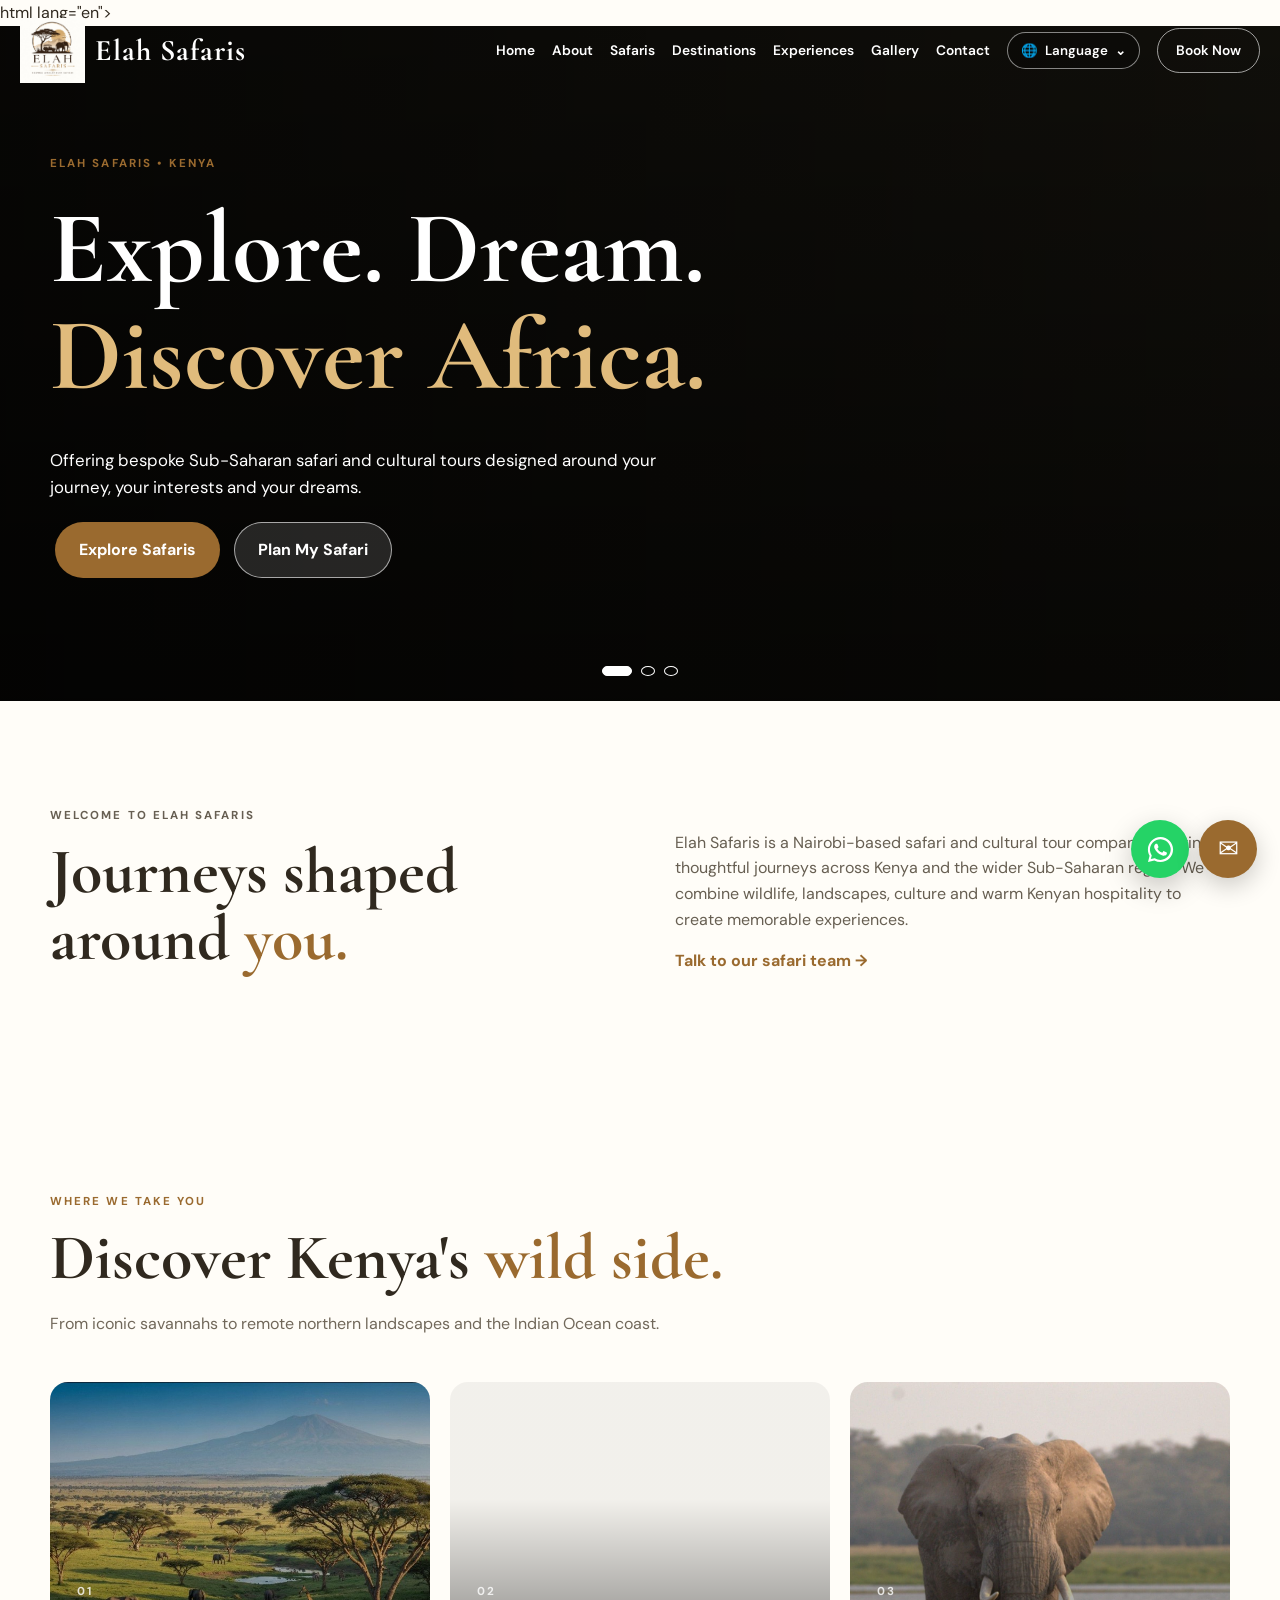
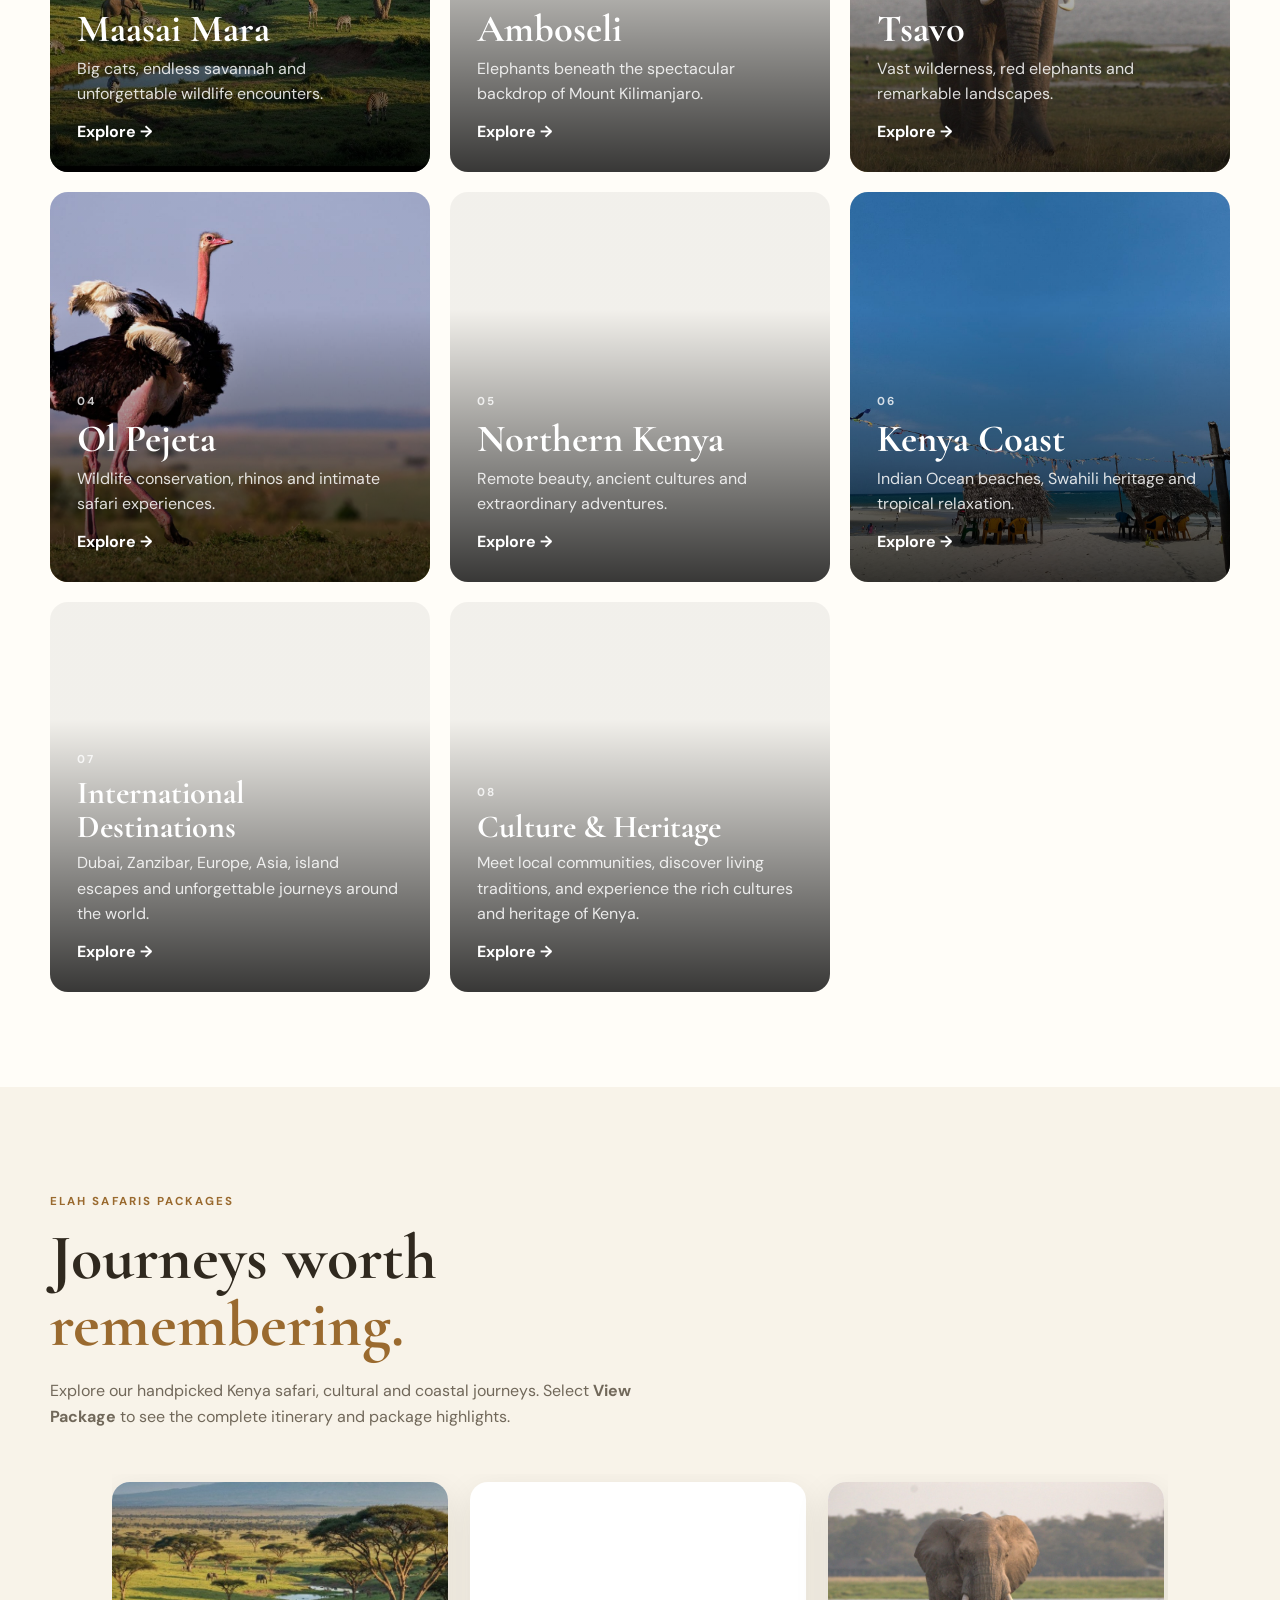
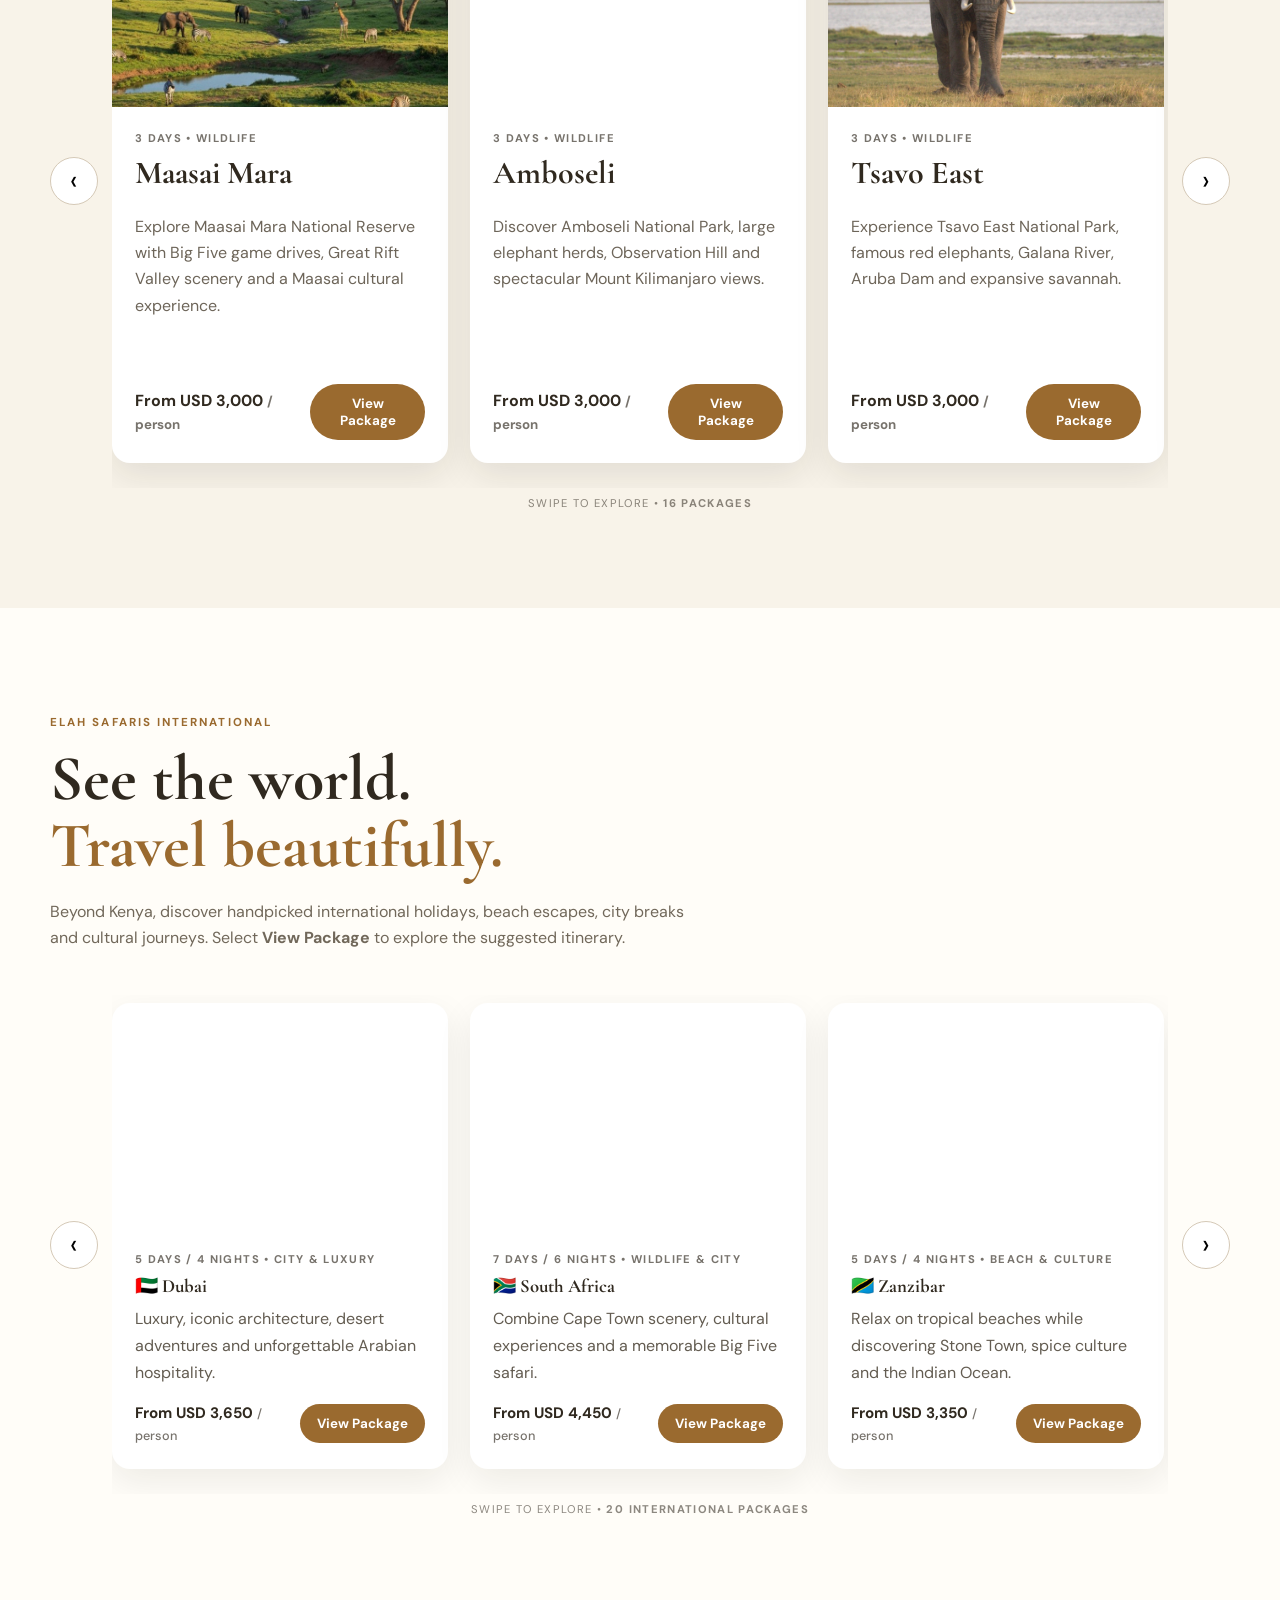
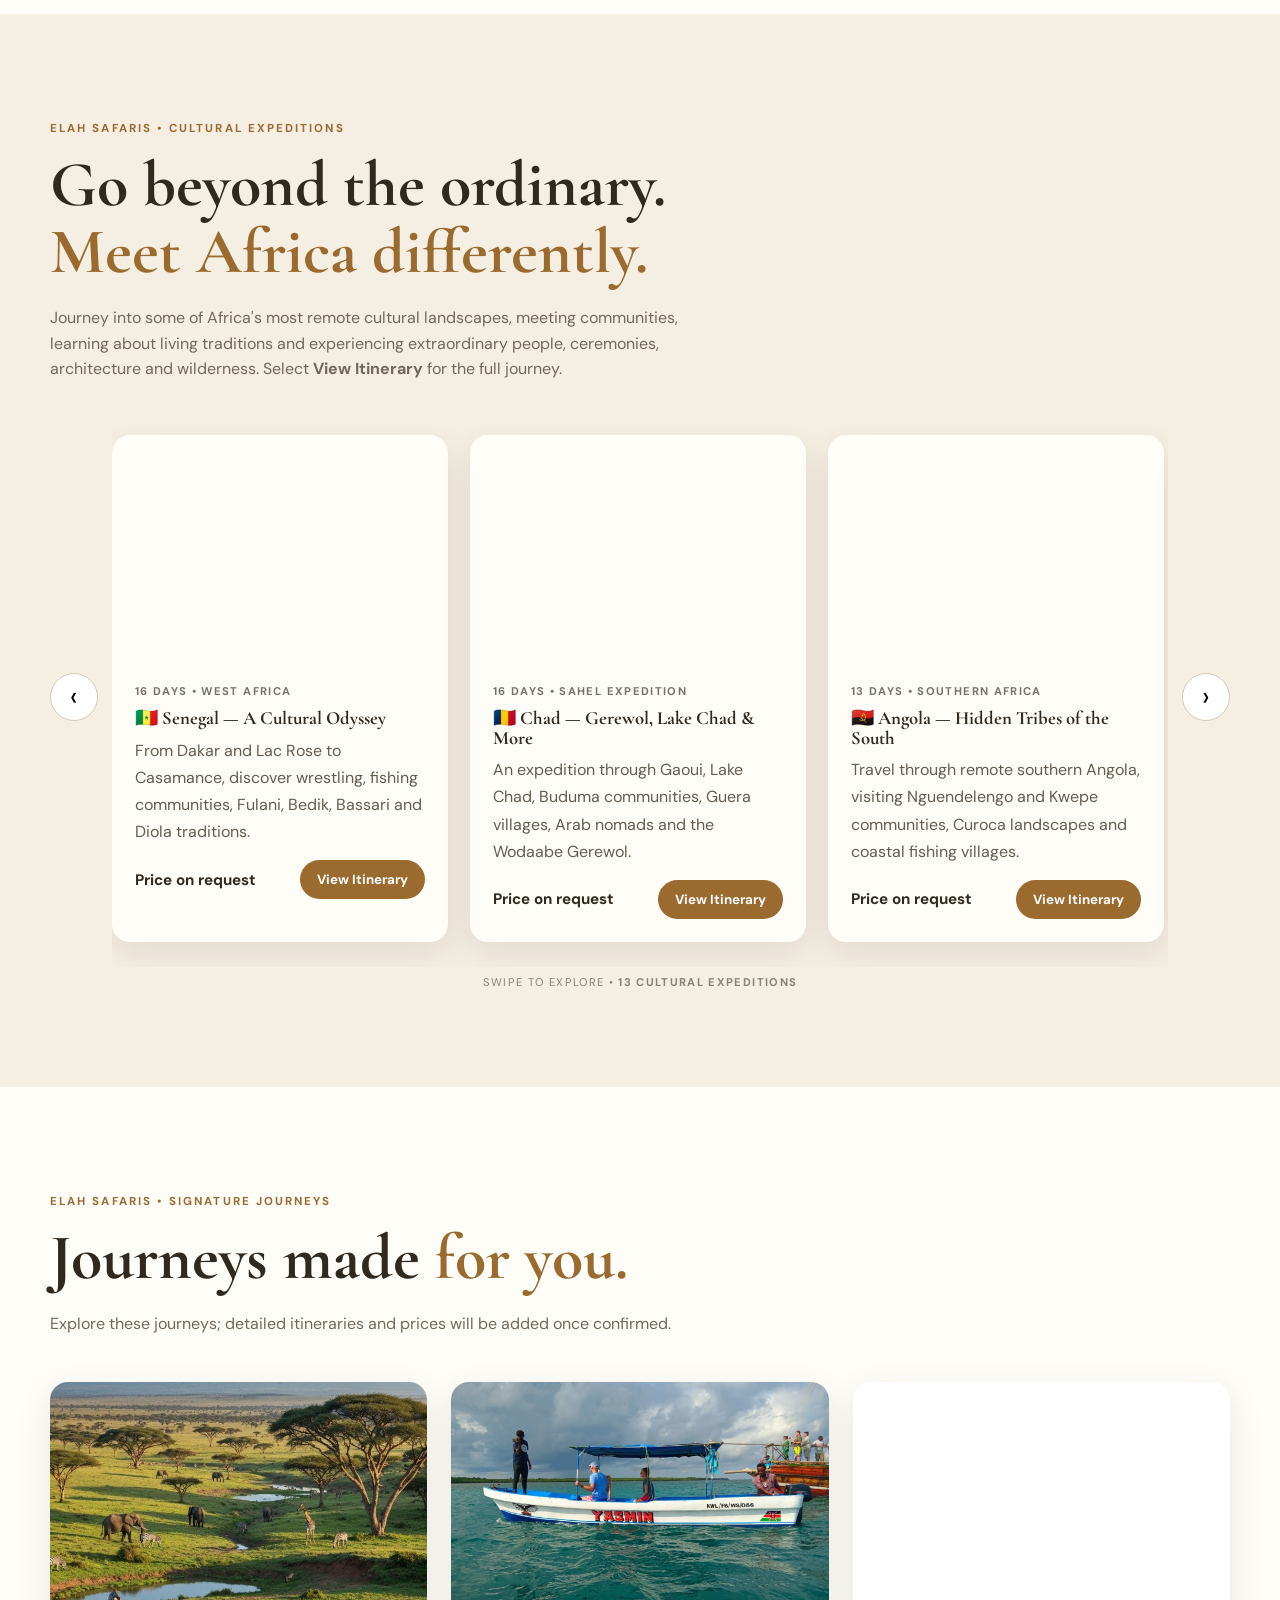
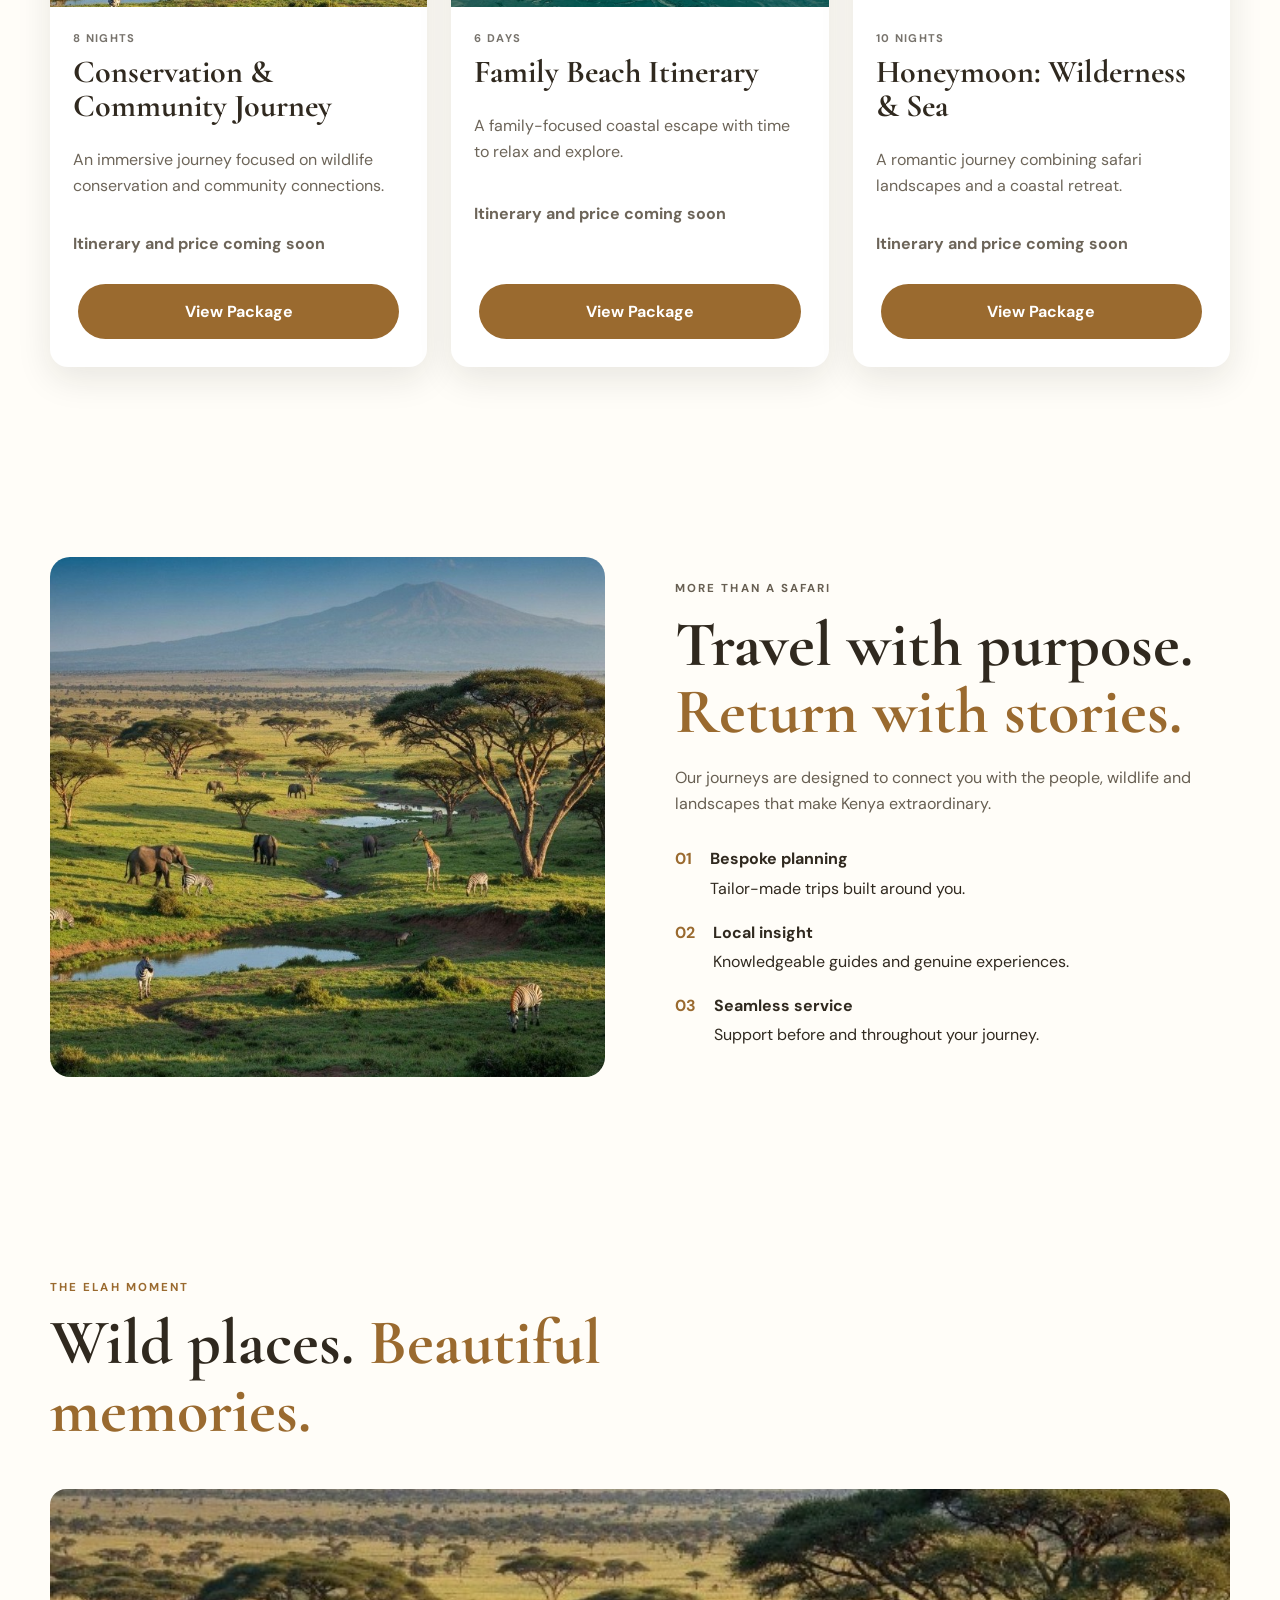
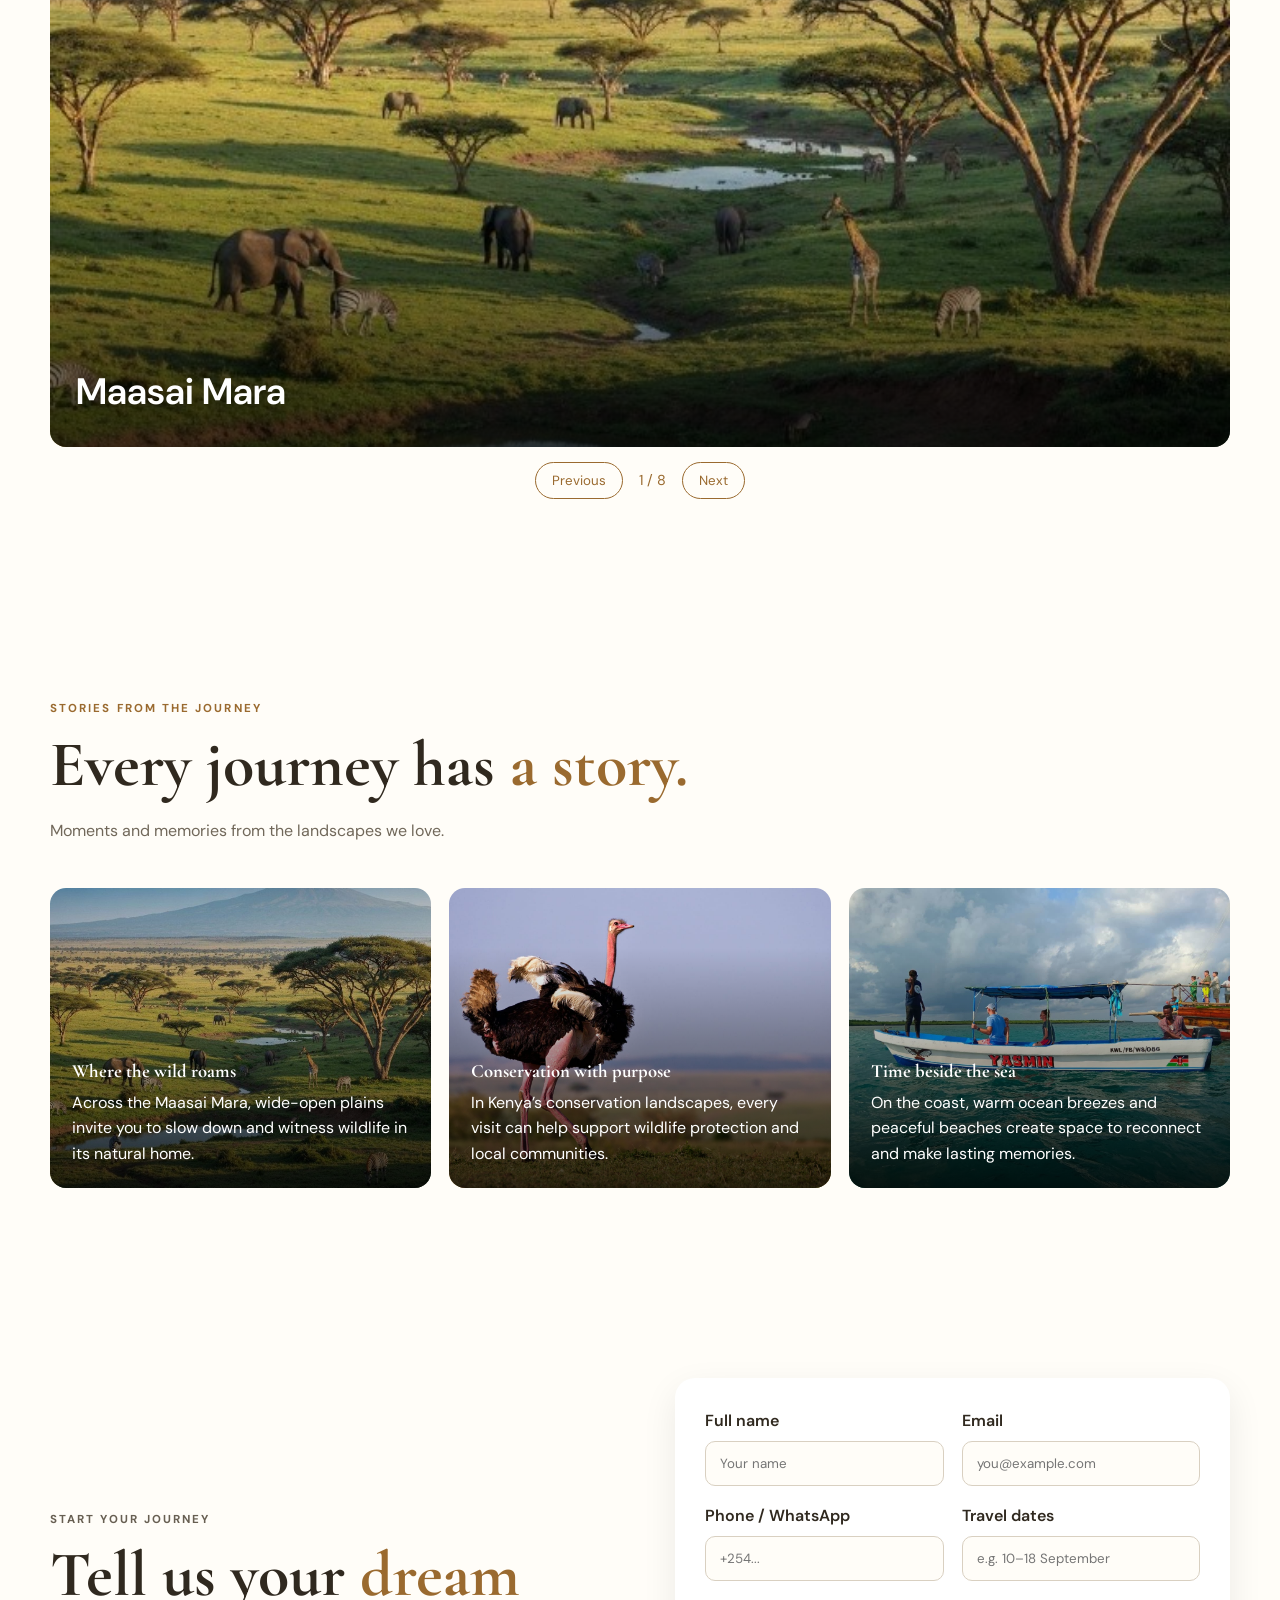
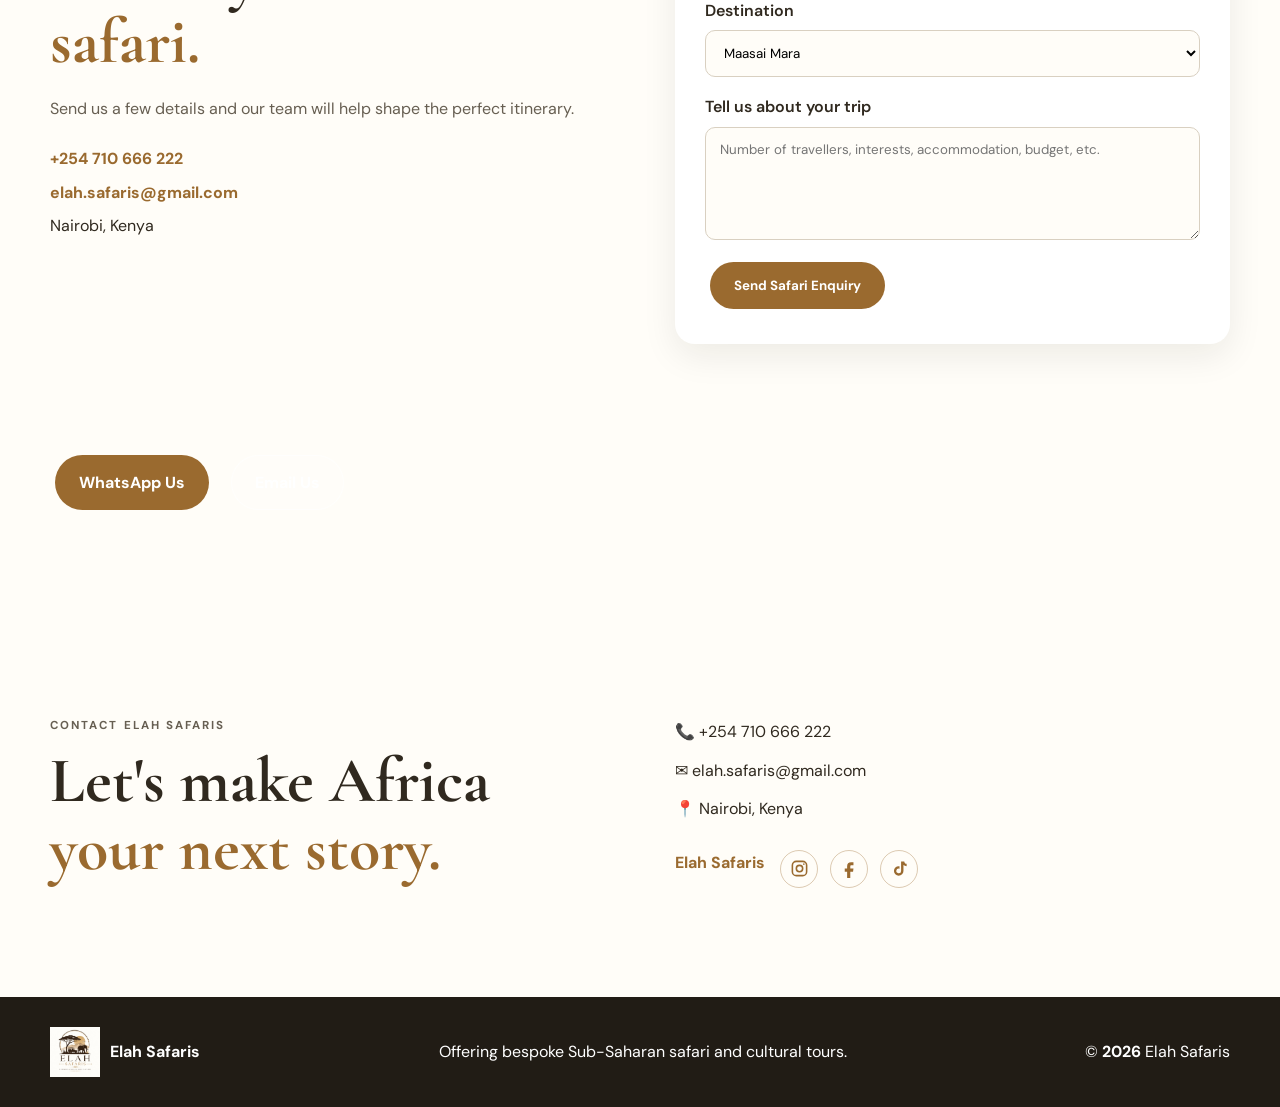
==== commit 13f4d5c7: "Add files via upload" ====
--- a/index.html
+++ b/index.html
@@ -1827,10 +1827,11 @@
 /* Remove italic styling without changing text colours. */
 em, i, cite, dfn, var { font-style: normal !important; }
 
-/* Floating email shortcut sits directly below WhatsApp. */
-.email-float { position:fixed; right:23px; bottom:18px; z-index:9998; width:58px; height:58px; border-radius:50%; display:flex; align-items:center; justify-content:center; background:#9a6a2f; color:#fff; text-decoration:none; box-shadow:0 8px 24px rgba(0,0,0,.2); font-size:25px; }
-.whatsapp-float { bottom:88px !important; }
-@media(max-width:650px){ .email-float{right:18px;bottom:16px;width:54px;height:54px}.whatsapp-float{right:18px !important;bottom:80px !important;} }
+/* WhatsApp and Email shortcuts are grouped together at the bottom-right. */
+.email-float { position:fixed; right:23px; bottom:22px; z-index:9998; width:58px; height:58px; border-radius:50%; display:flex; align-items:center; justify-content:center; background:#9a6a2f; color:#fff; text-decoration:none; box-shadow:0 8px 24px rgba(0,0,0,.2); font-size:25px; }
+.whatsapp-float { right:91px !important; bottom:22px !important; }
+.signature-view-package { display:inline-flex; align-items:center; justify-content:center; margin-top:10px; text-decoration:none; }
+@media(max-width:650px){ .email-float{right:18px;bottom:16px;width:54px;height:54px}.whatsapp-float{right:82px !important;bottom:16px !important;} .signature-view-package{width:100%;box-sizing:border-box;} }
 </style>
 
 </head>
@@ -3337,9 +3338,9 @@
 <div class="container">
 <div class="heading"><p class="eyebrow">ELAH SAFARIS • SIGNATURE JOURNEYS</p><h2>Journeys made <em>for you.</em></h2><p>Explore these journeys; detailed itineraries and prices will be added once confirmed.</p></div>
 <div class="package-grid" style="display:grid;grid-template-columns:repeat(auto-fit,minmax(min(100%,260px),1fr));gap:24px">
-<article class="package-card"><div class="package-image pkg-mara" role="img" aria-label="Original Maasai Mara safari photo"></div><div class="package-body"><span class="package-days">9 DAYS / 8 NIGHTS</span><h3>Conservation &amp; Community Journey</h3><p>An immersive journey focused on wildlife conservation and community connections.</p><p><strong>Itinerary and price coming soon</strong></p></div></article>
-<article class="package-card"><div class="package-image pkg-diani" role="img" aria-label="Original Diani coast photo"></div><div class="package-body"><span class="package-days">6 DAYS</span><h3>Family Beach Itinerary</h3><p>A family-focused coastal escape with time to relax and explore.</p><p><strong>Itinerary and price coming soon</strong></p></div></article>
-<article class="package-card"><div class="package-image pkg-amboseli" role="img" aria-label="Original Amboseli safari photo"></div><div class="package-body"><span class="package-days">10 NIGHTS</span><h3>Honeymoon: Wilderness &amp; Sea</h3><p>A romantic journey combining safari landscapes and a coastal retreat.</p><p><strong>Itinerary and price coming soon</strong></p></div></article>
+<article class="package-card"><div class="package-image pkg-mara" role="img" aria-label="Original Maasai Mara safari photo"></div><div class="package-body"><span class="package-days">8 NIGHTS</span><h3>Conservation &amp; Community Journey</h3><p>An immersive journey focused on wildlife conservation and community connections.</p><p><strong>Itinerary and price coming soon</strong></p><a class="btn gold signature-view-package" href="package1.html">View Package</a></div></article>
+<article class="package-card"><div class="package-image pkg-diani" role="img" aria-label="Original Diani coast photo"></div><div class="package-body"><span class="package-days">6 DAYS</span><h3>Family Beach Itinerary</h3><p>A family-focused coastal escape with time to relax and explore.</p><p><strong>Itinerary and price coming soon</strong></p><a class="btn gold signature-view-package" href="package2.html">View Package</a></div></article>
+<article class="package-card"><div class="package-image pkg-amboseli" role="img" aria-label="Original Amboseli safari photo"></div><div class="package-body"><span class="package-days">10 NIGHTS</span><h3>Honeymoon: Wilderness &amp; Sea</h3><p>A romantic journey combining safari landscapes and a coastal retreat.</p><p><strong>Itinerary and price coming soon</strong></p><a class="btn gold signature-view-package" href="package3.html">View Package</a></div></article>
 </div></div></section>
 
 <!-- =====================================================
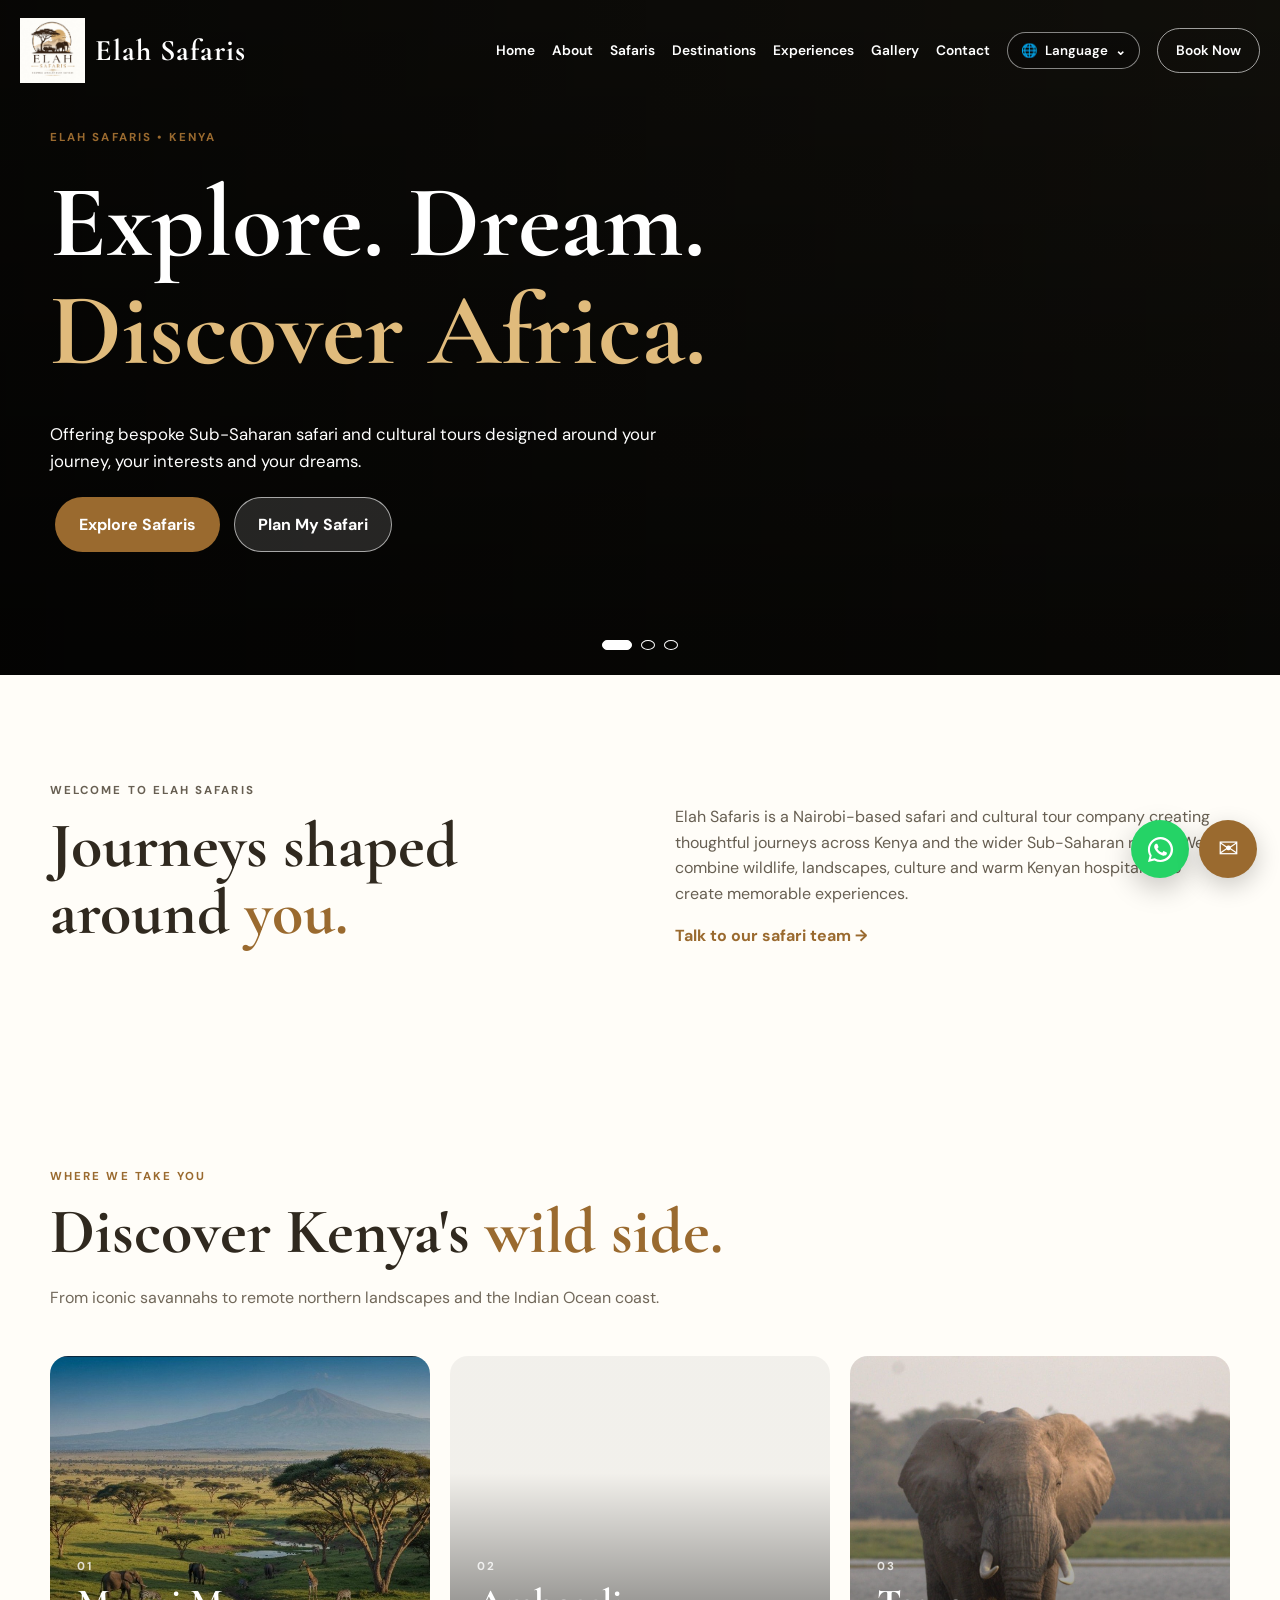
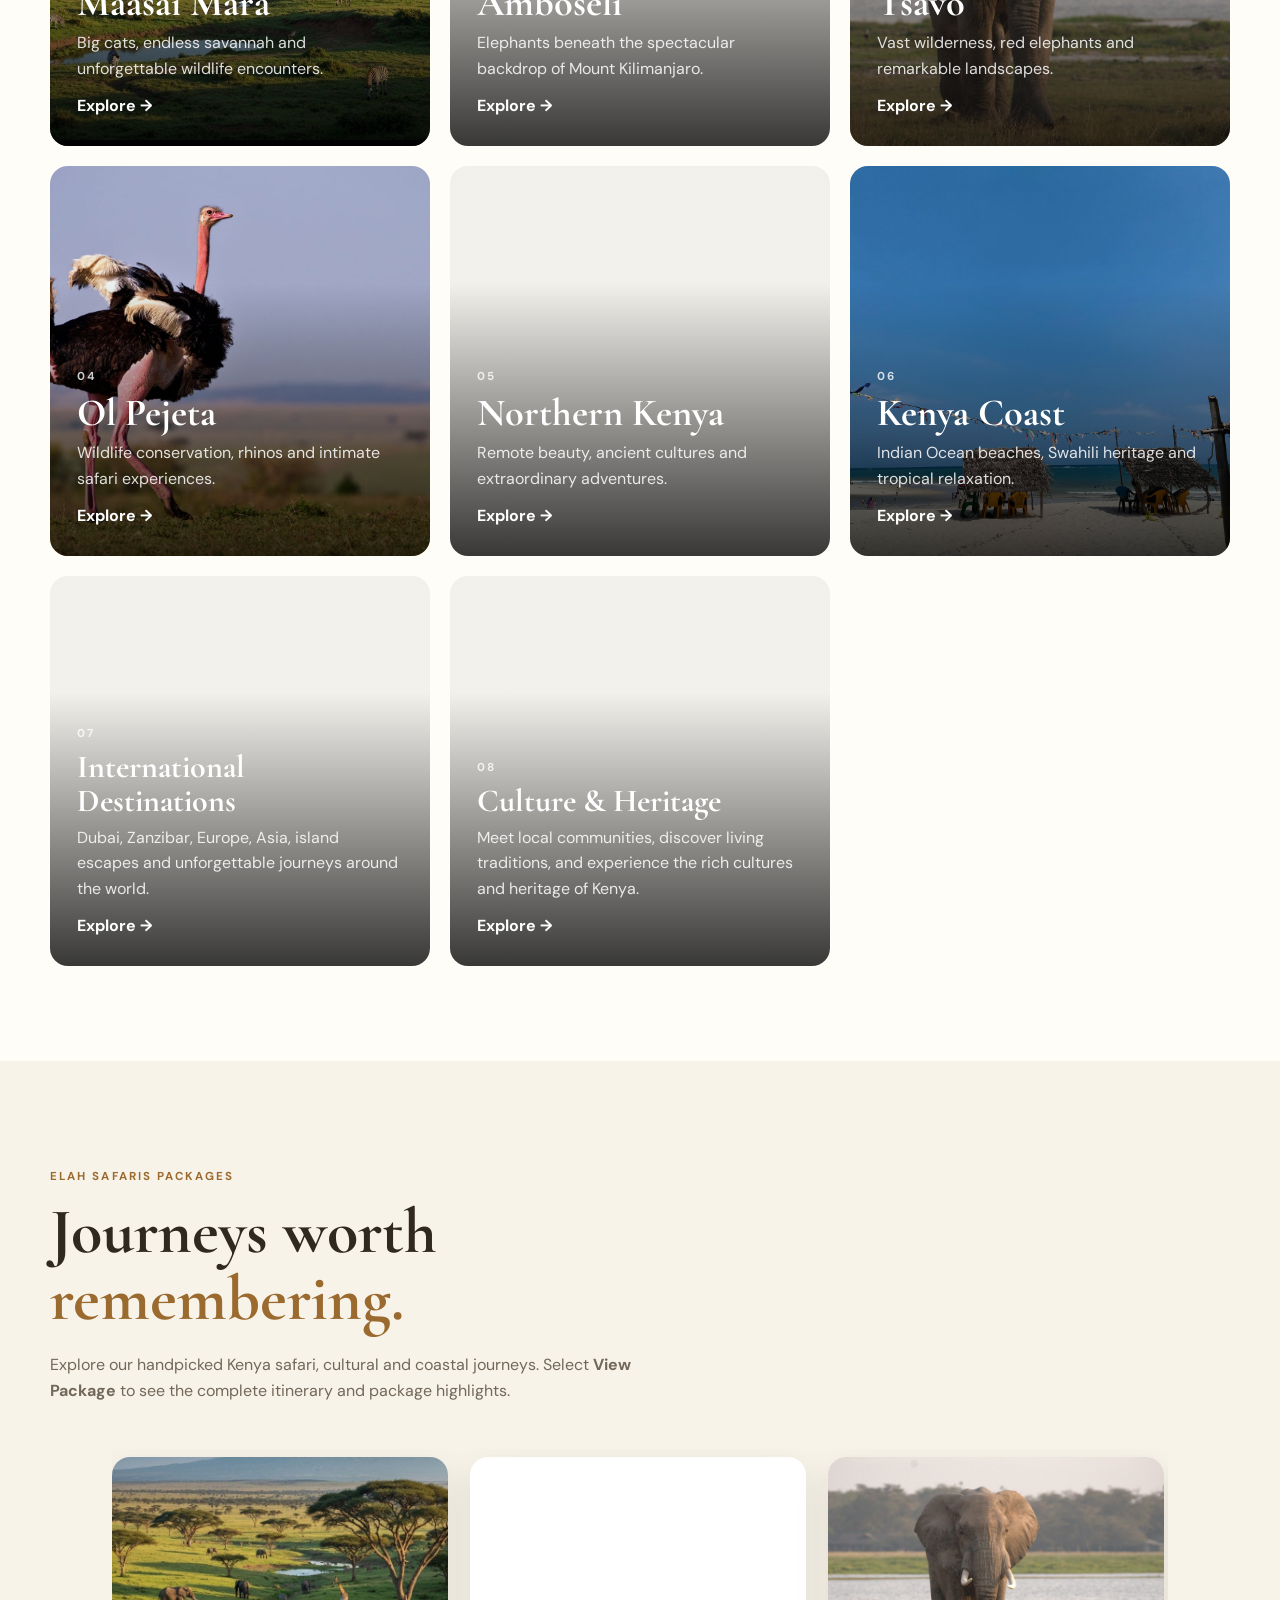
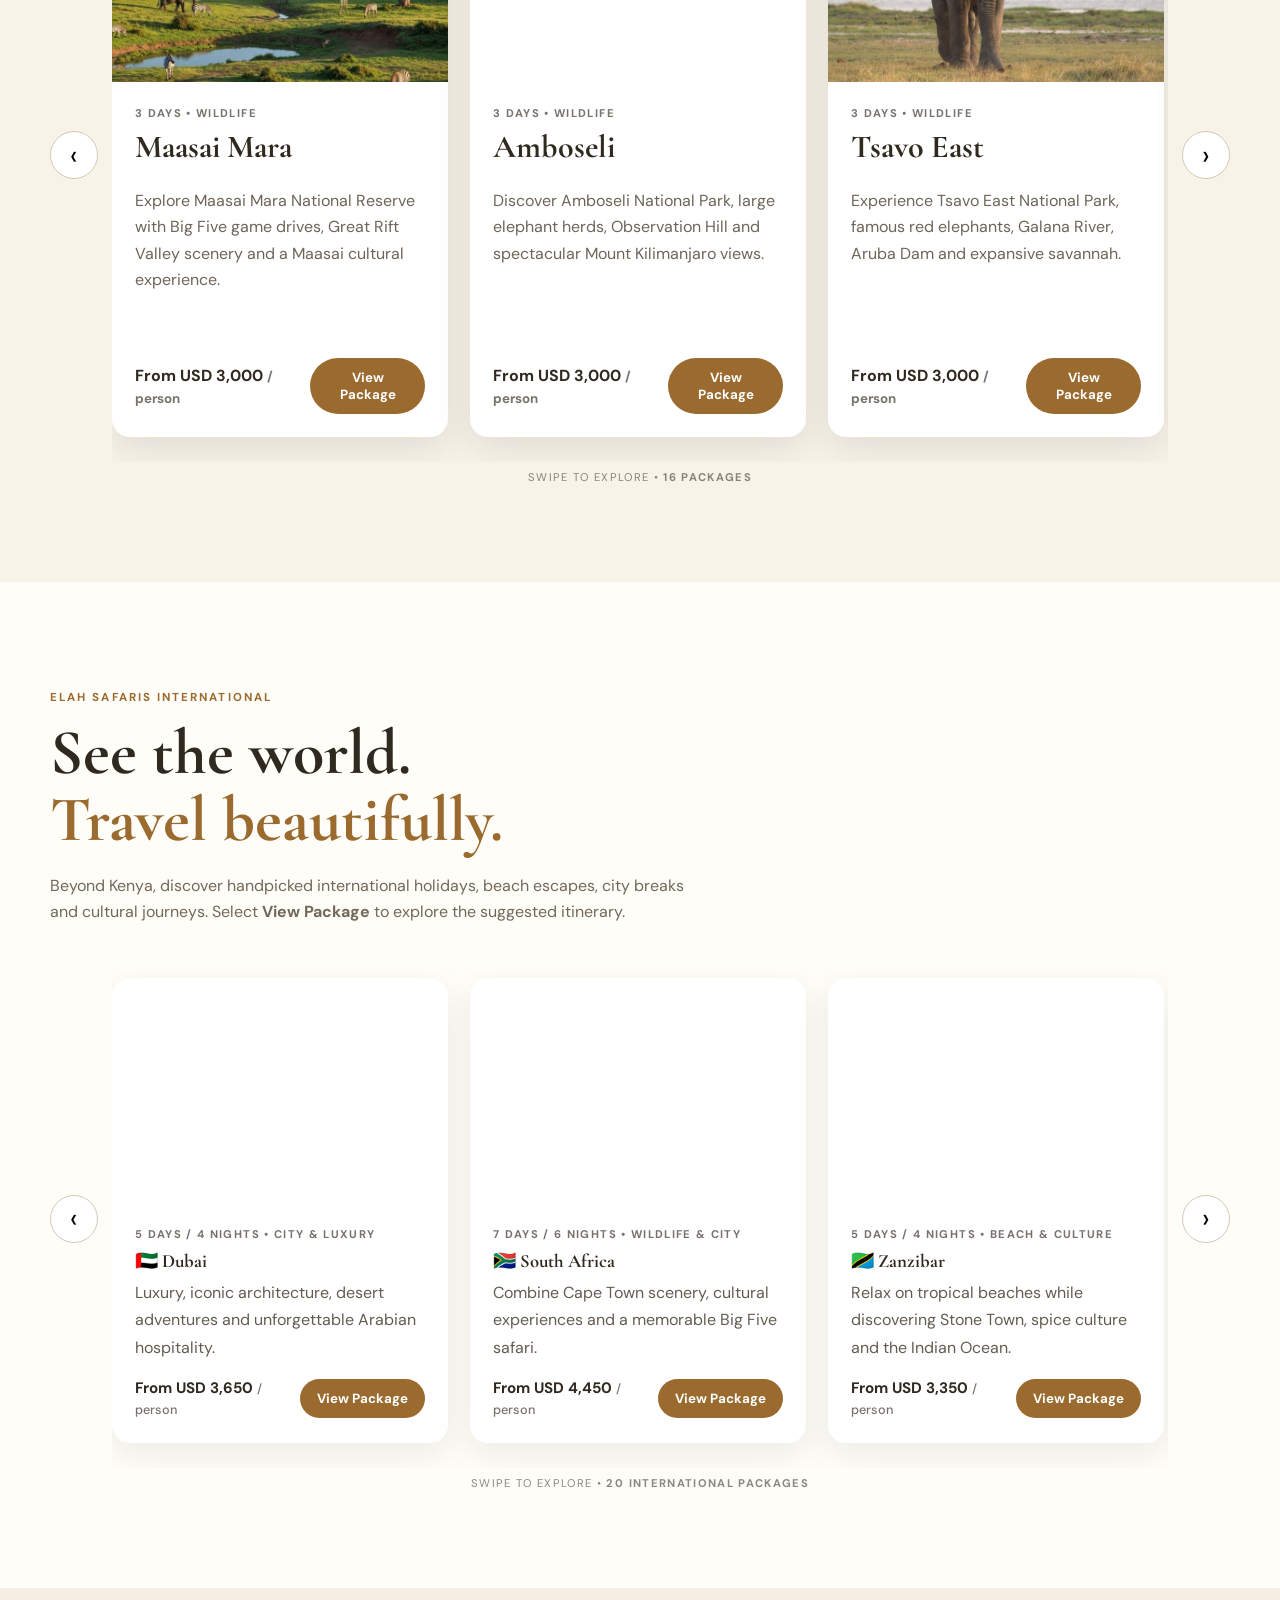
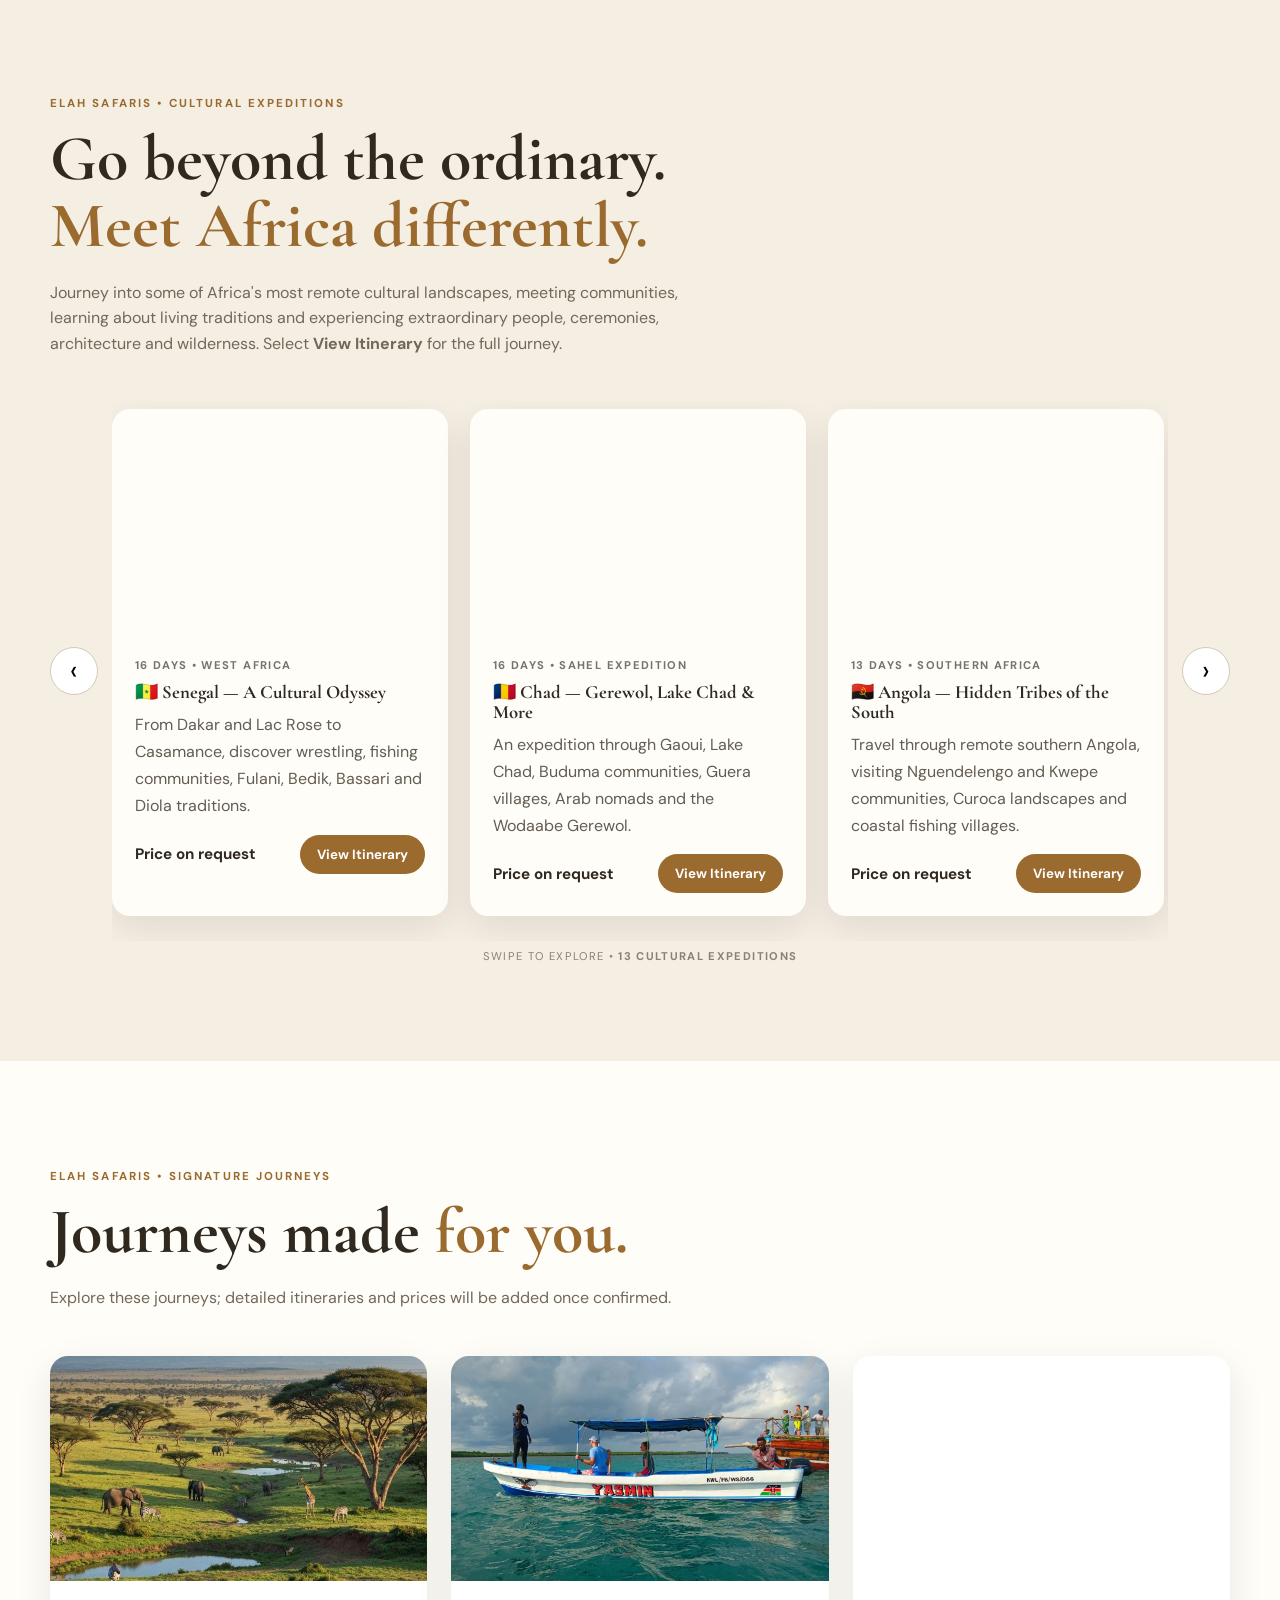
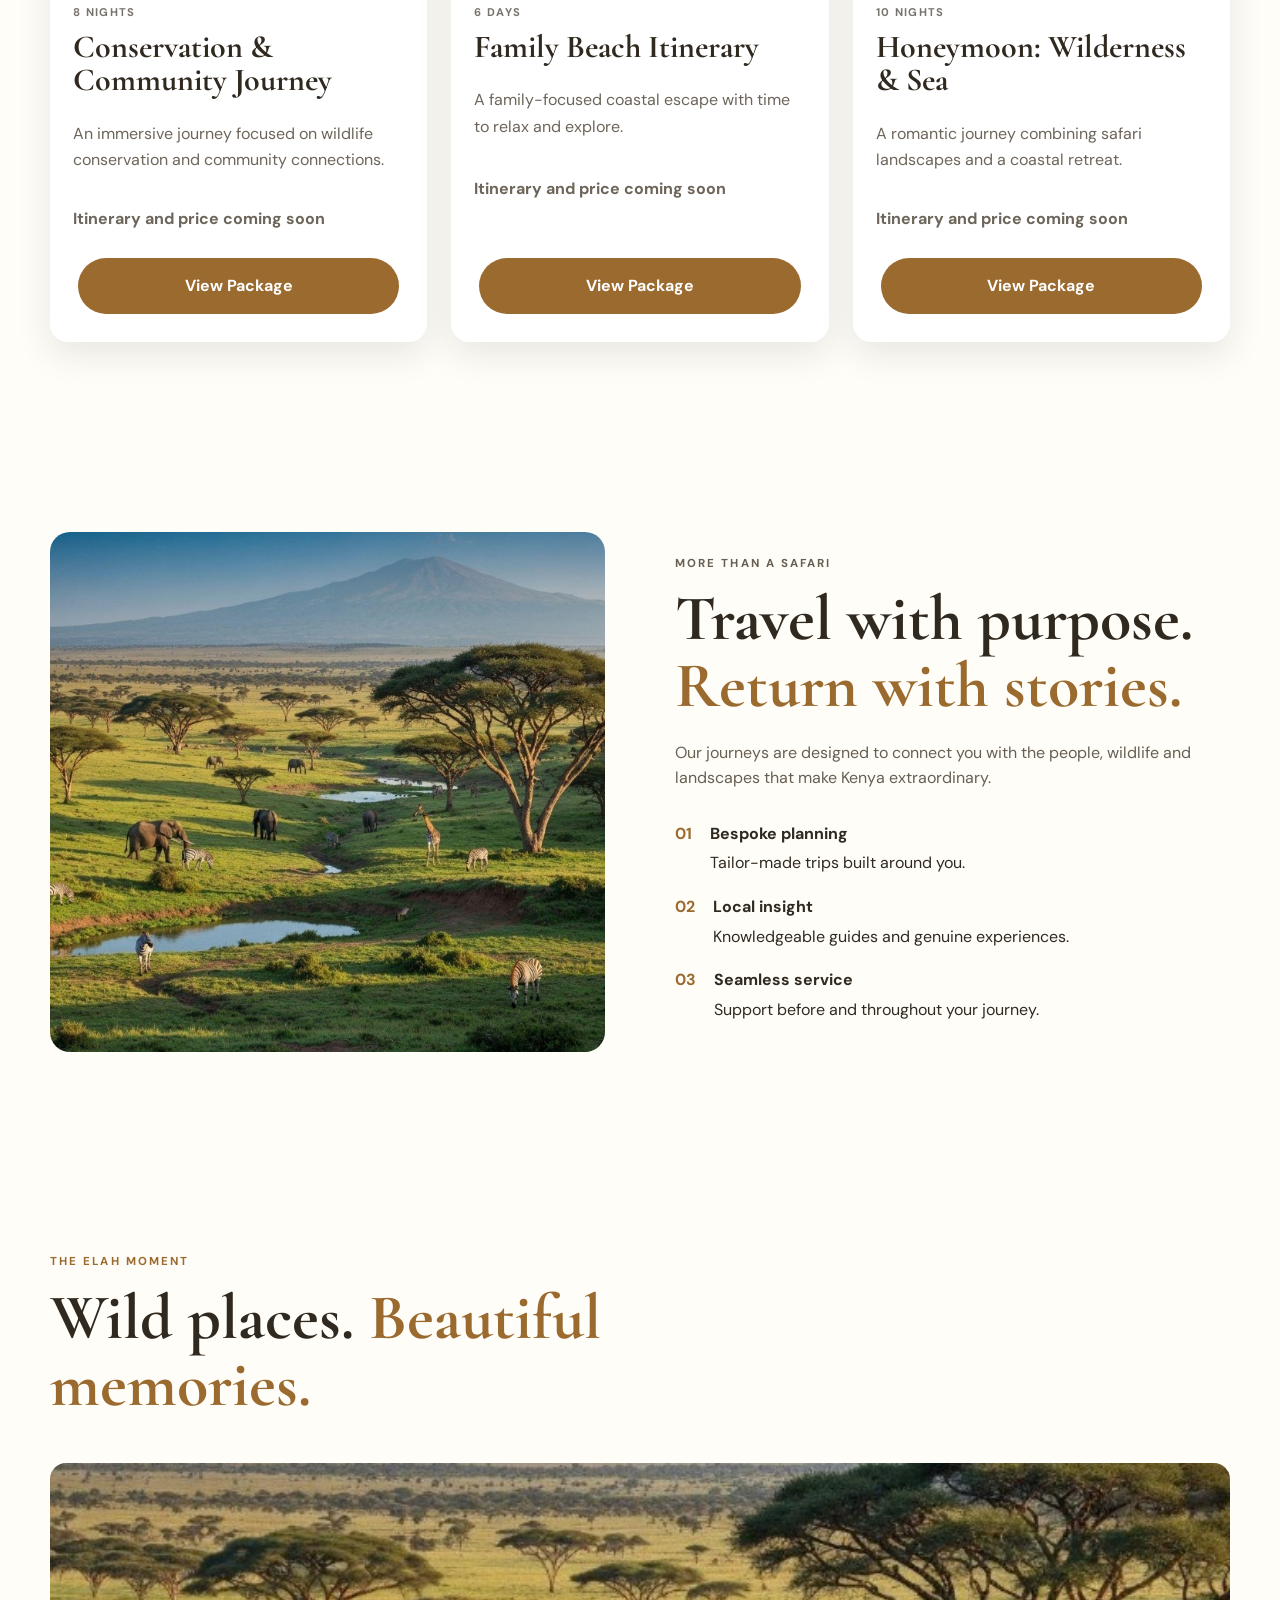
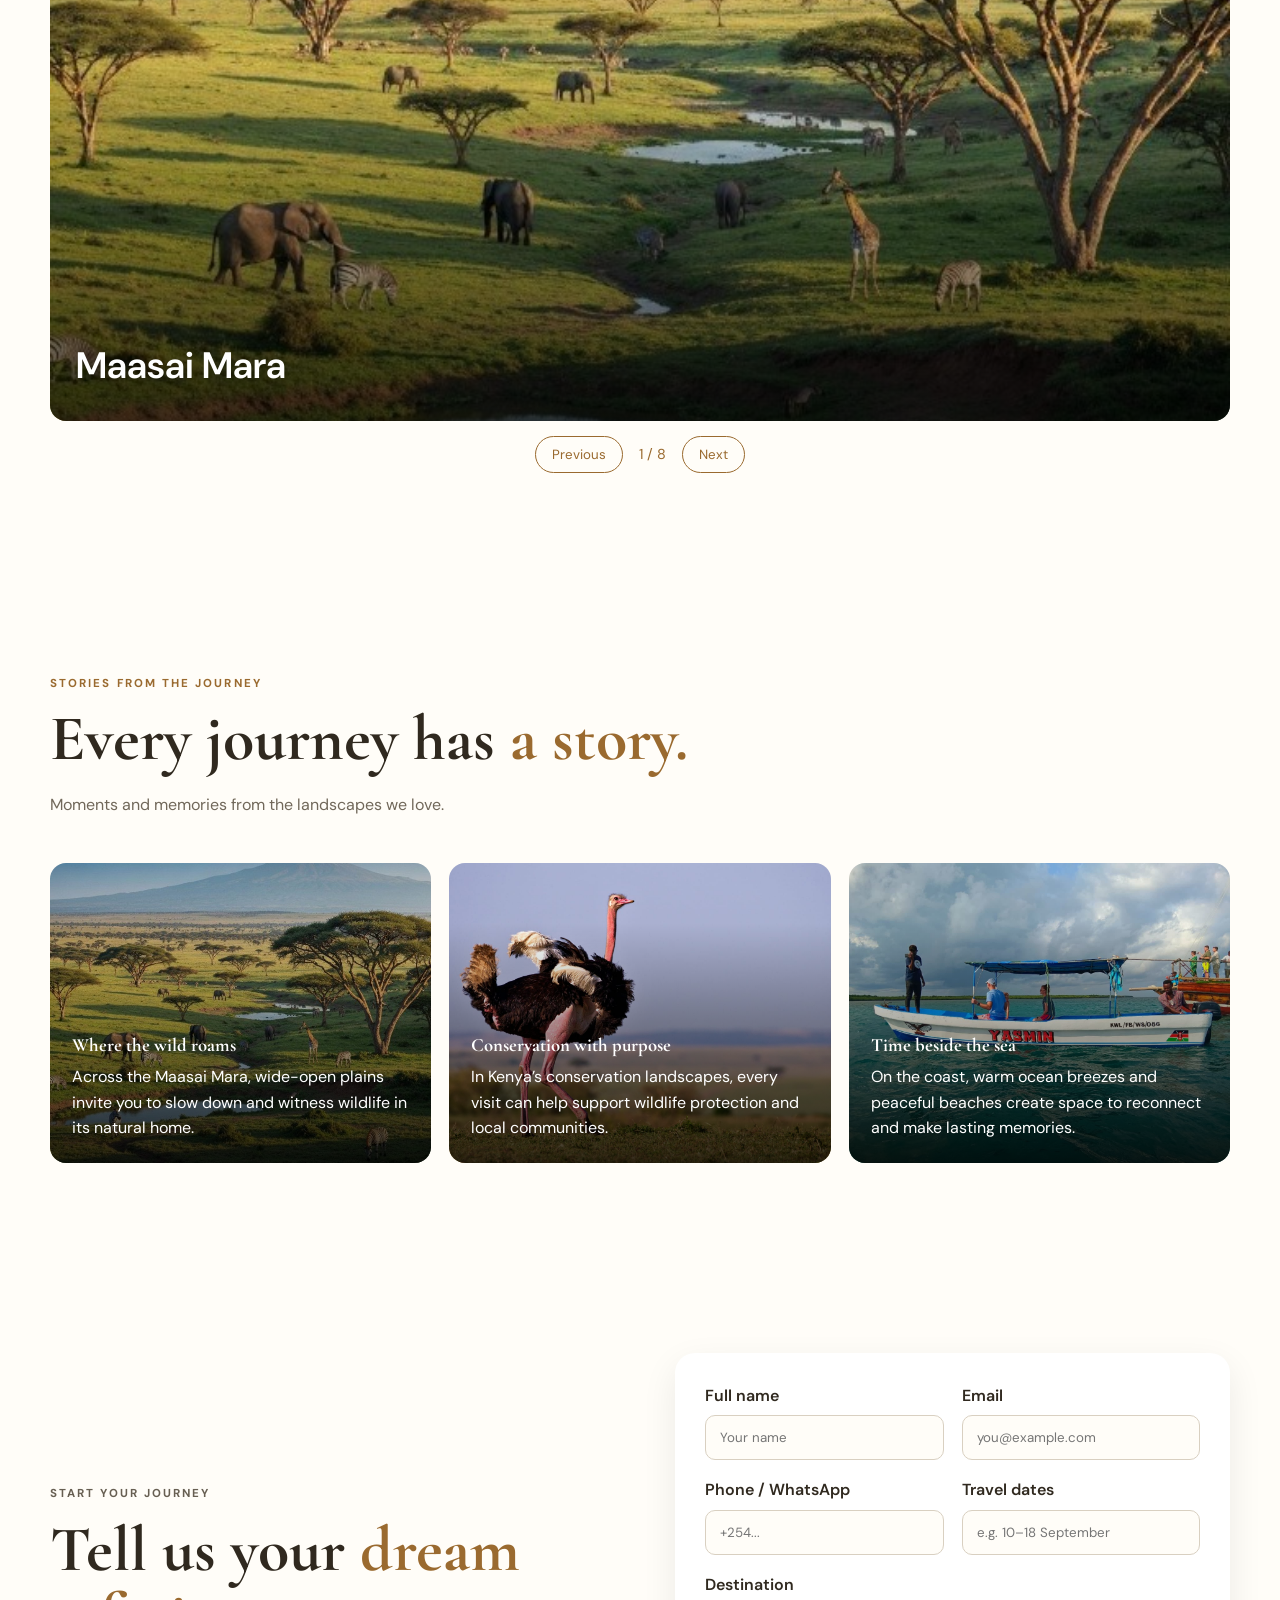
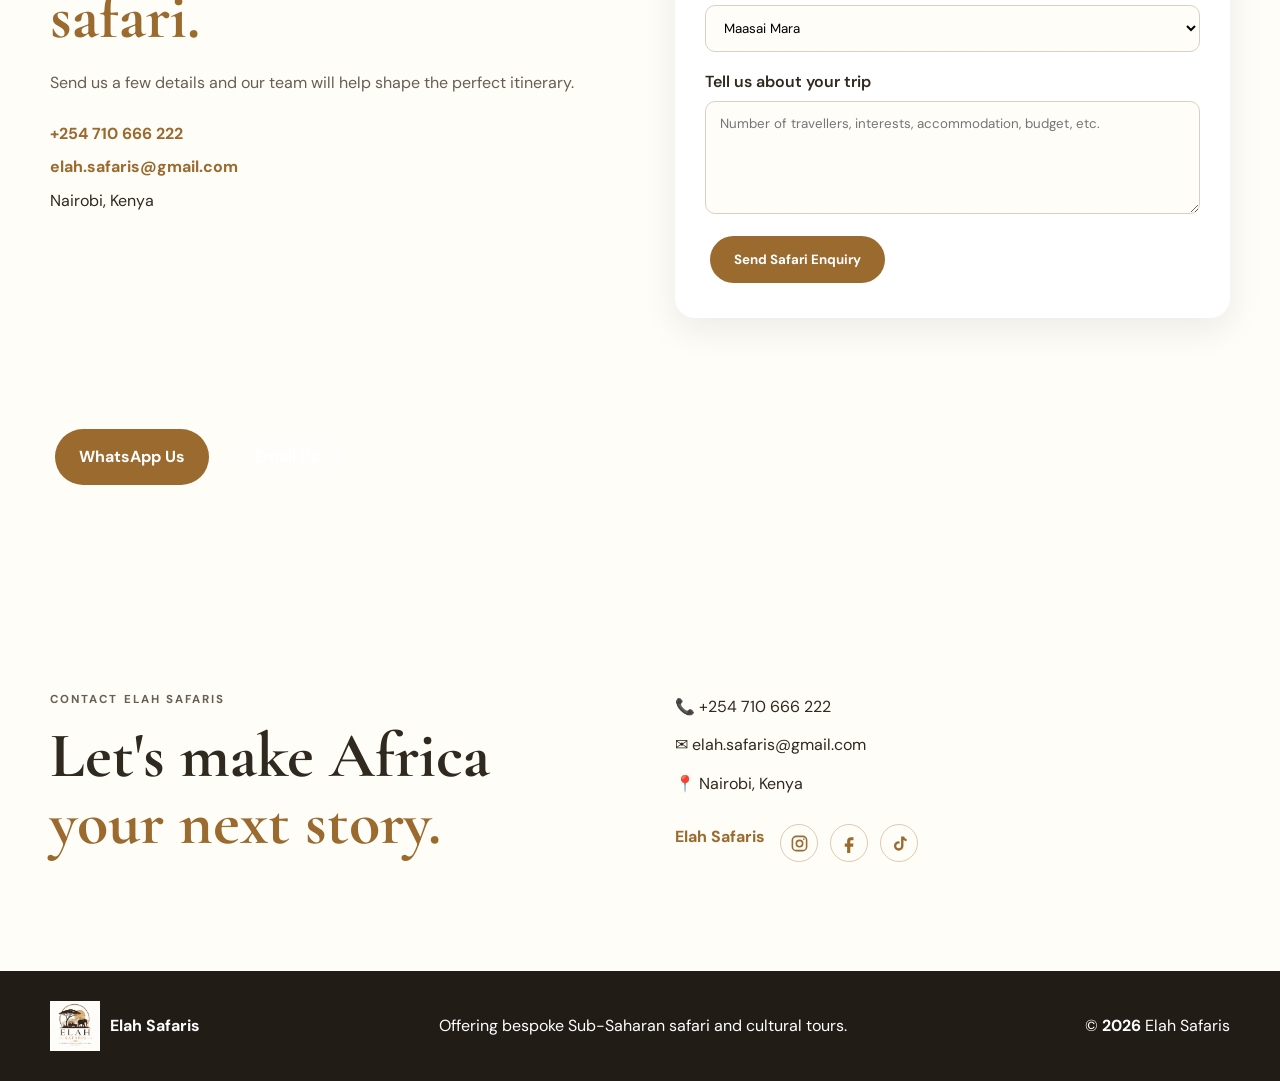
==== commit 4dbd3655: "Clean up index.html by removing empty line Remove unnecessary empty line in index.html" ====
--- a/index.html
+++ b/index.html
@@ -1,6 +1,4 @@
-html lang="en">
 <head>
-
 <meta charset="UTF-8">
 
 <meta name="viewport" content="width=device-width, initial-scale=1.0">
@@ -5927,4 +5925,4 @@
 
 </body>
 
-</html>+</html>
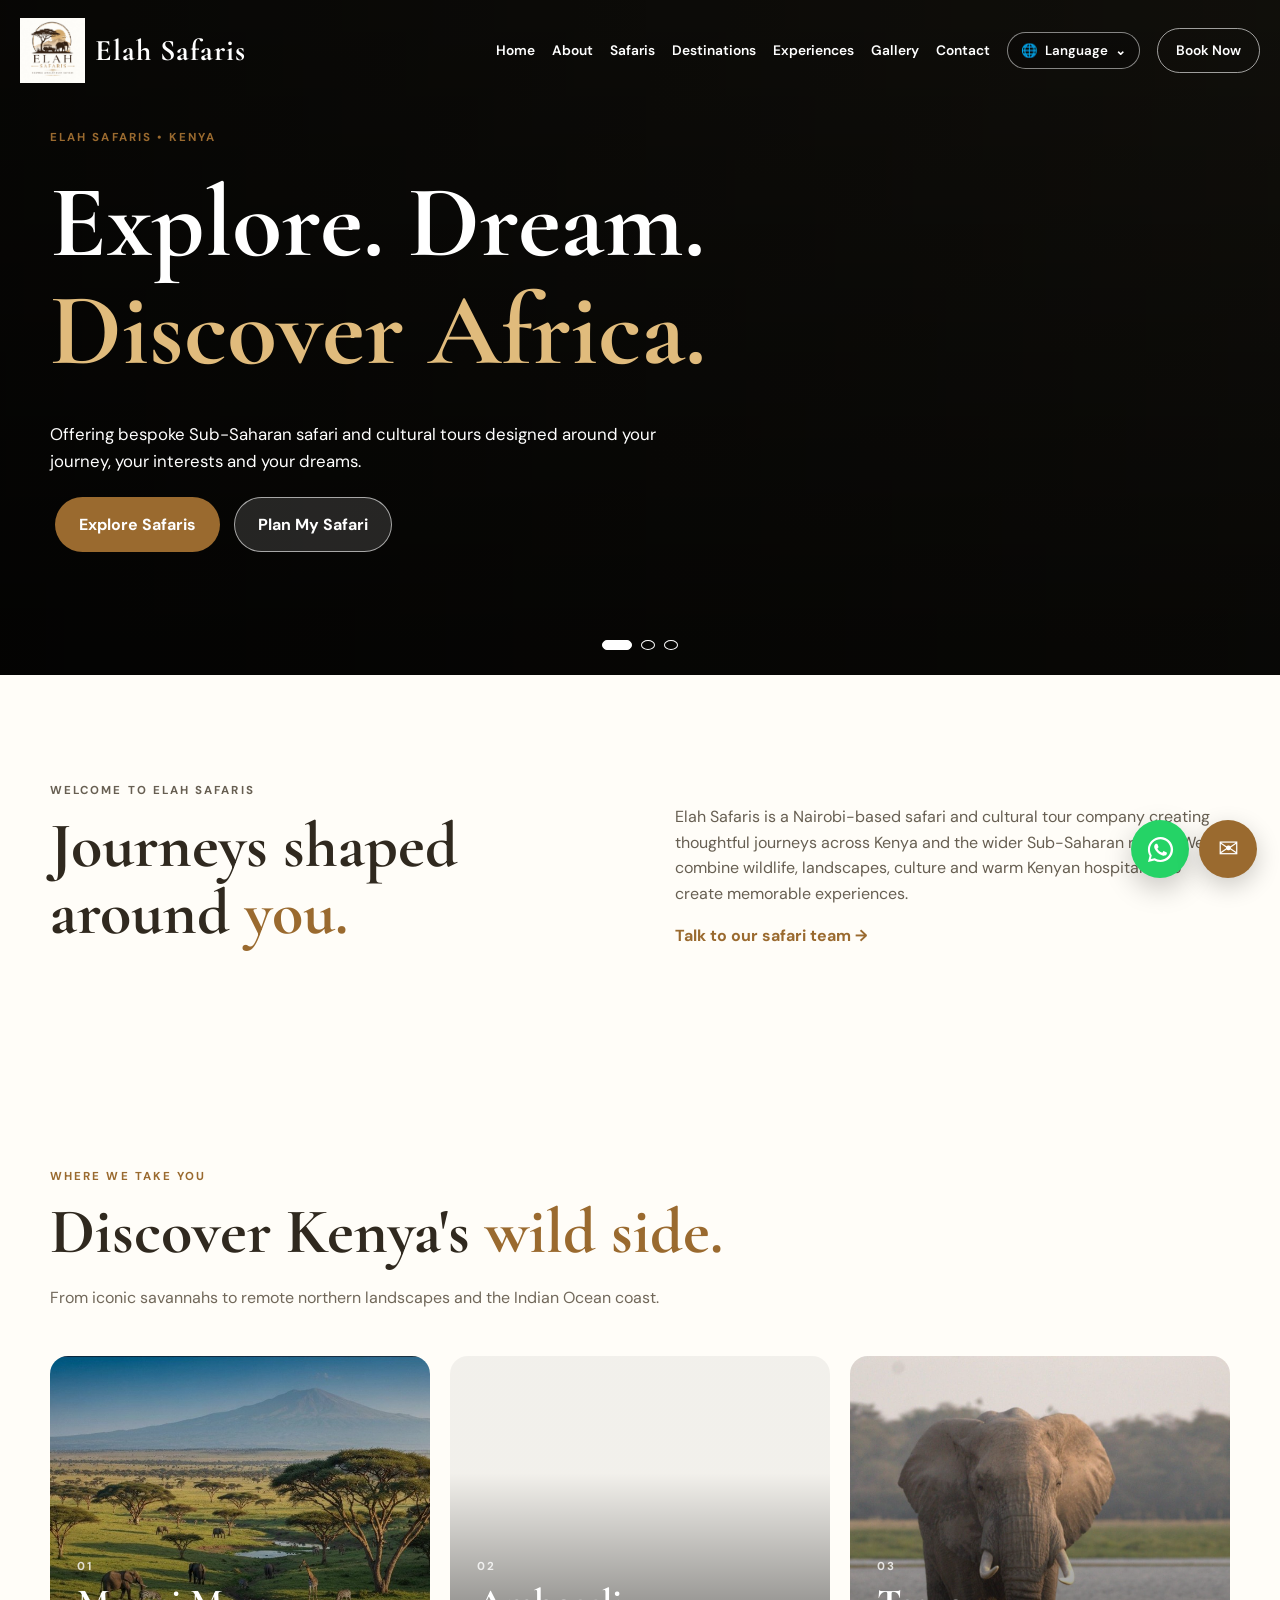
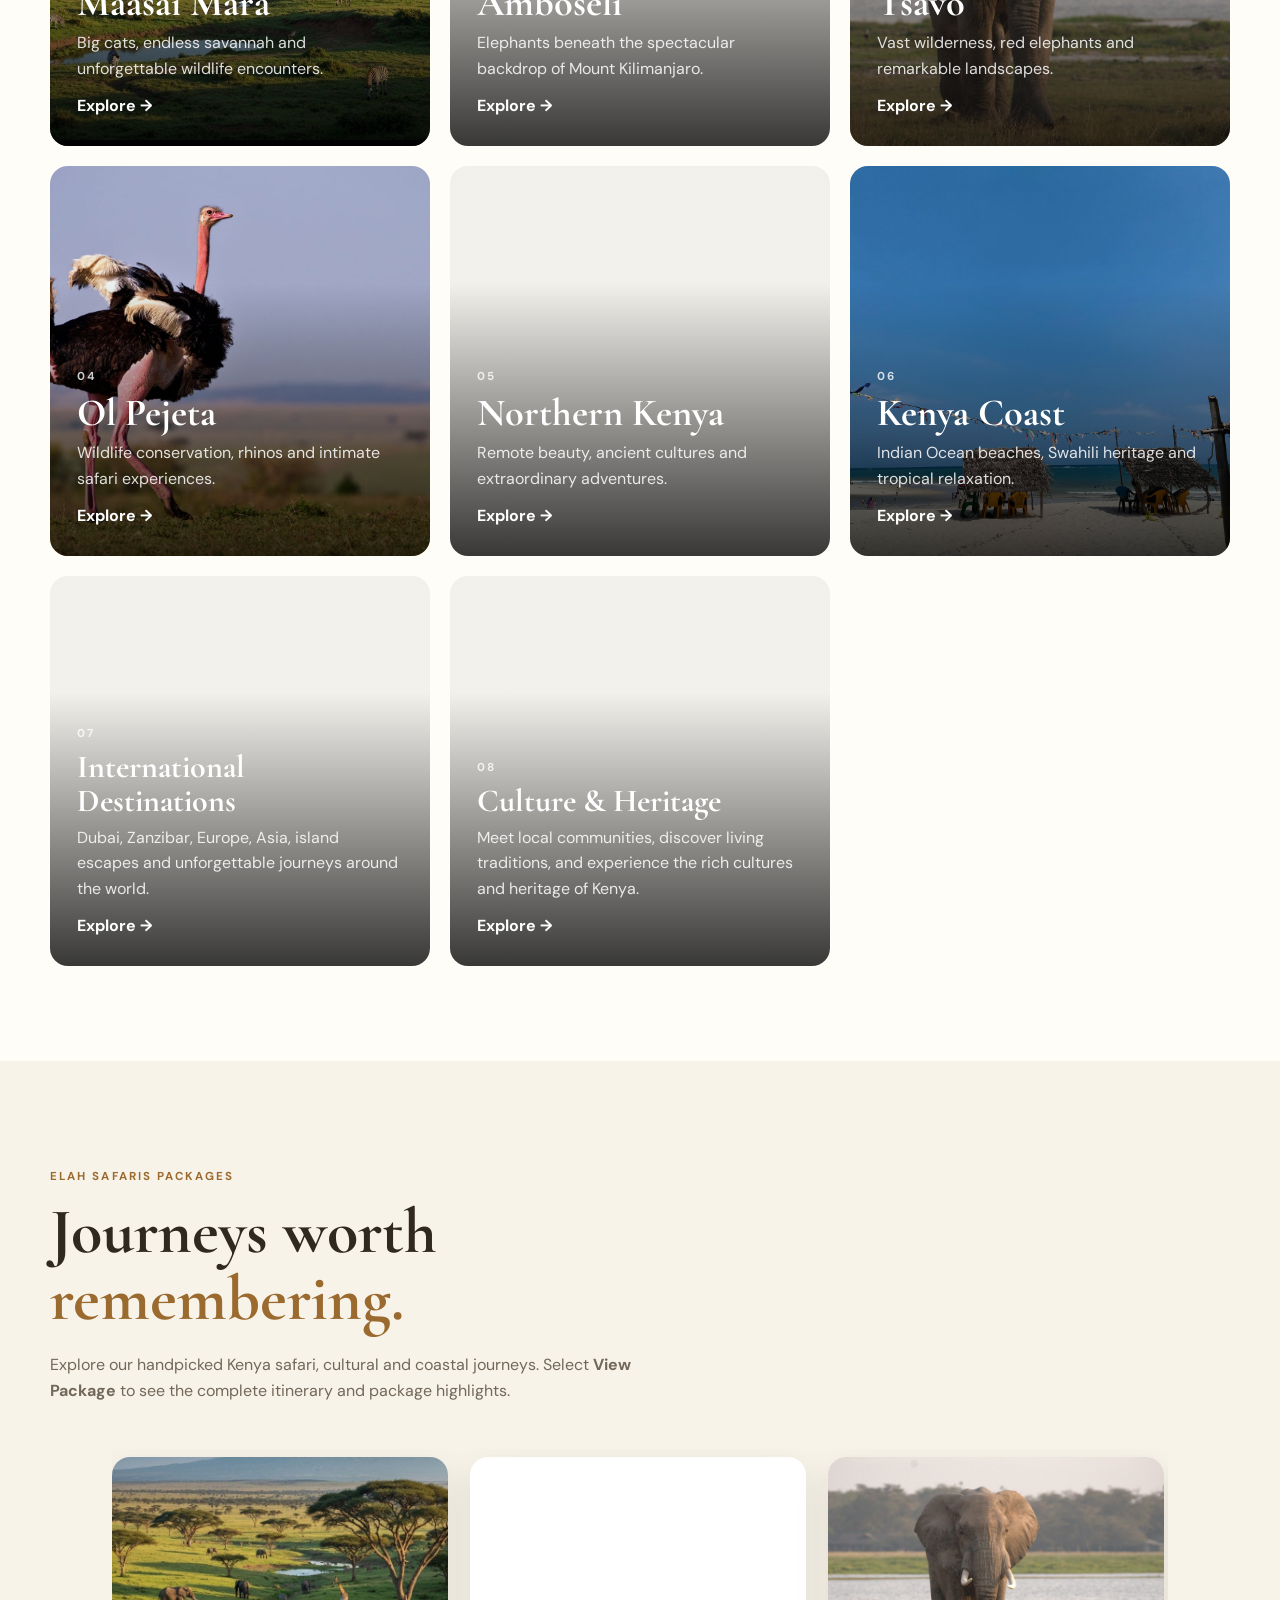
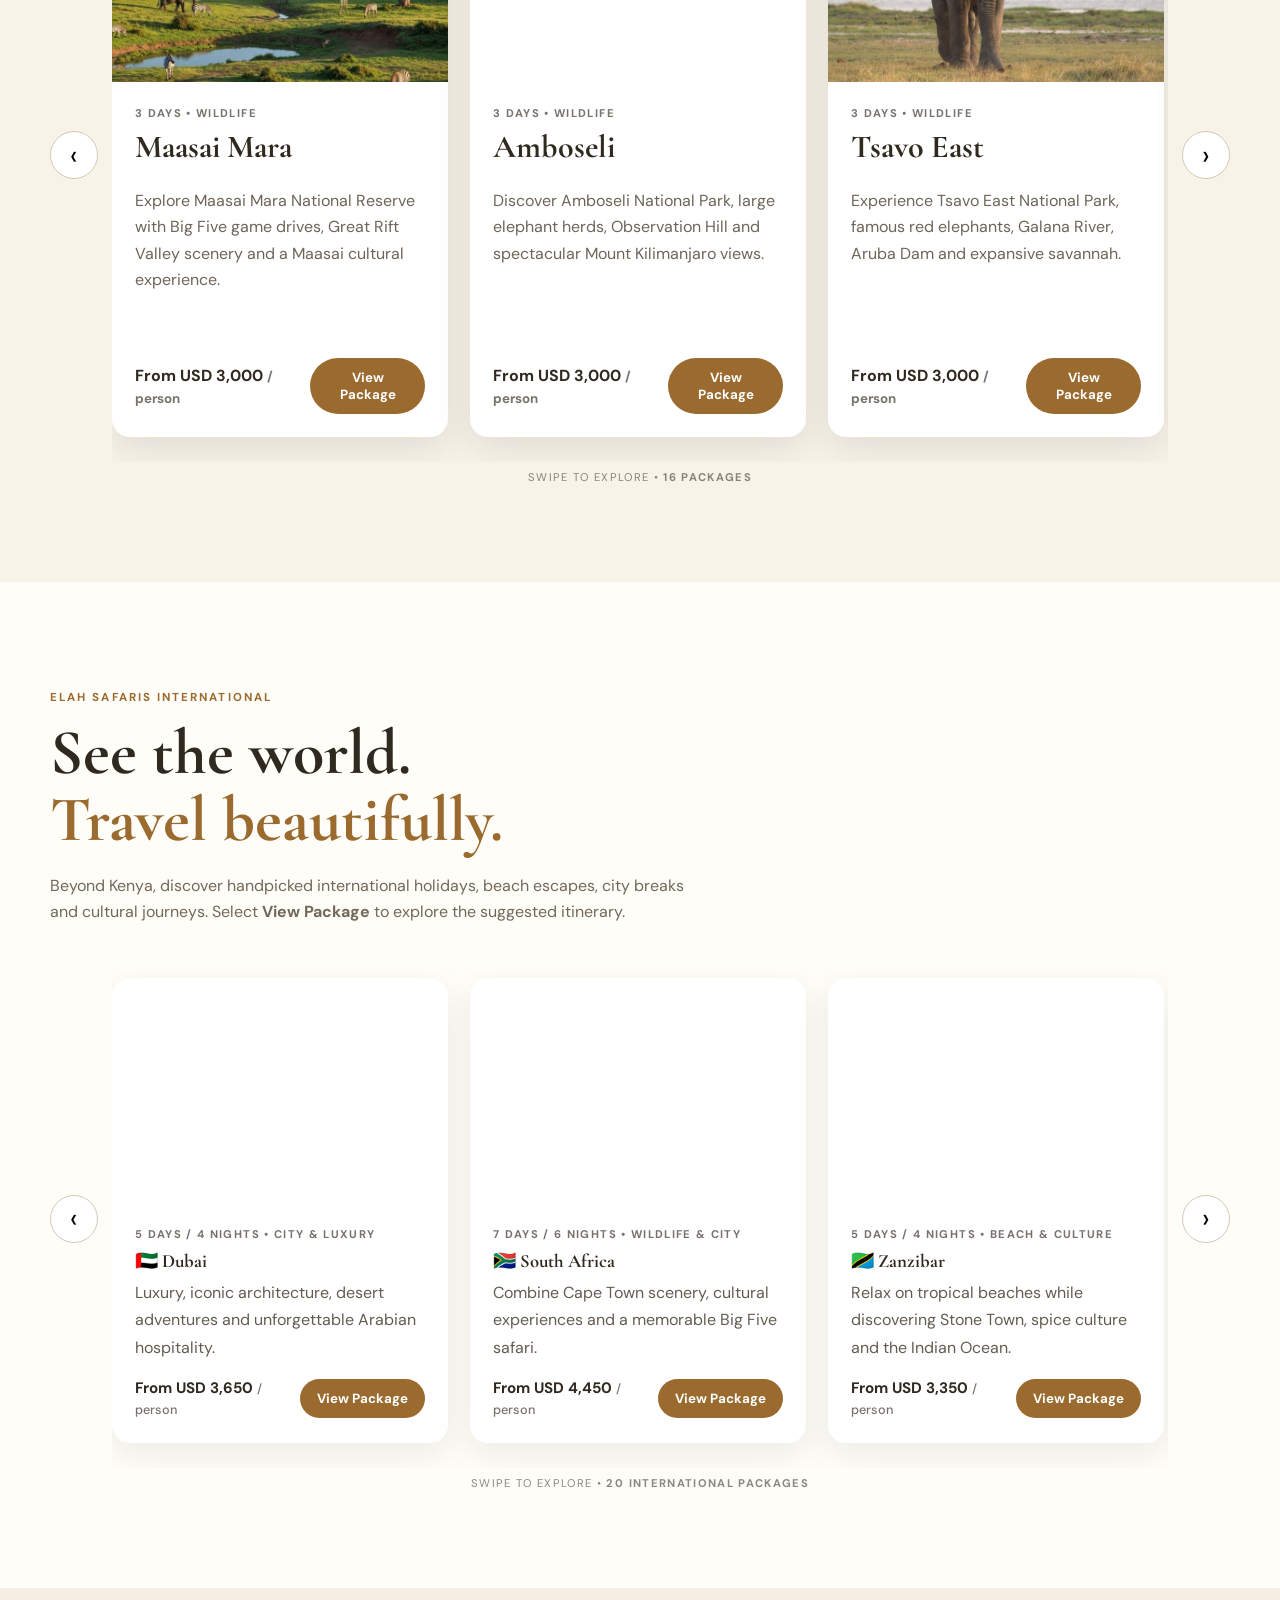
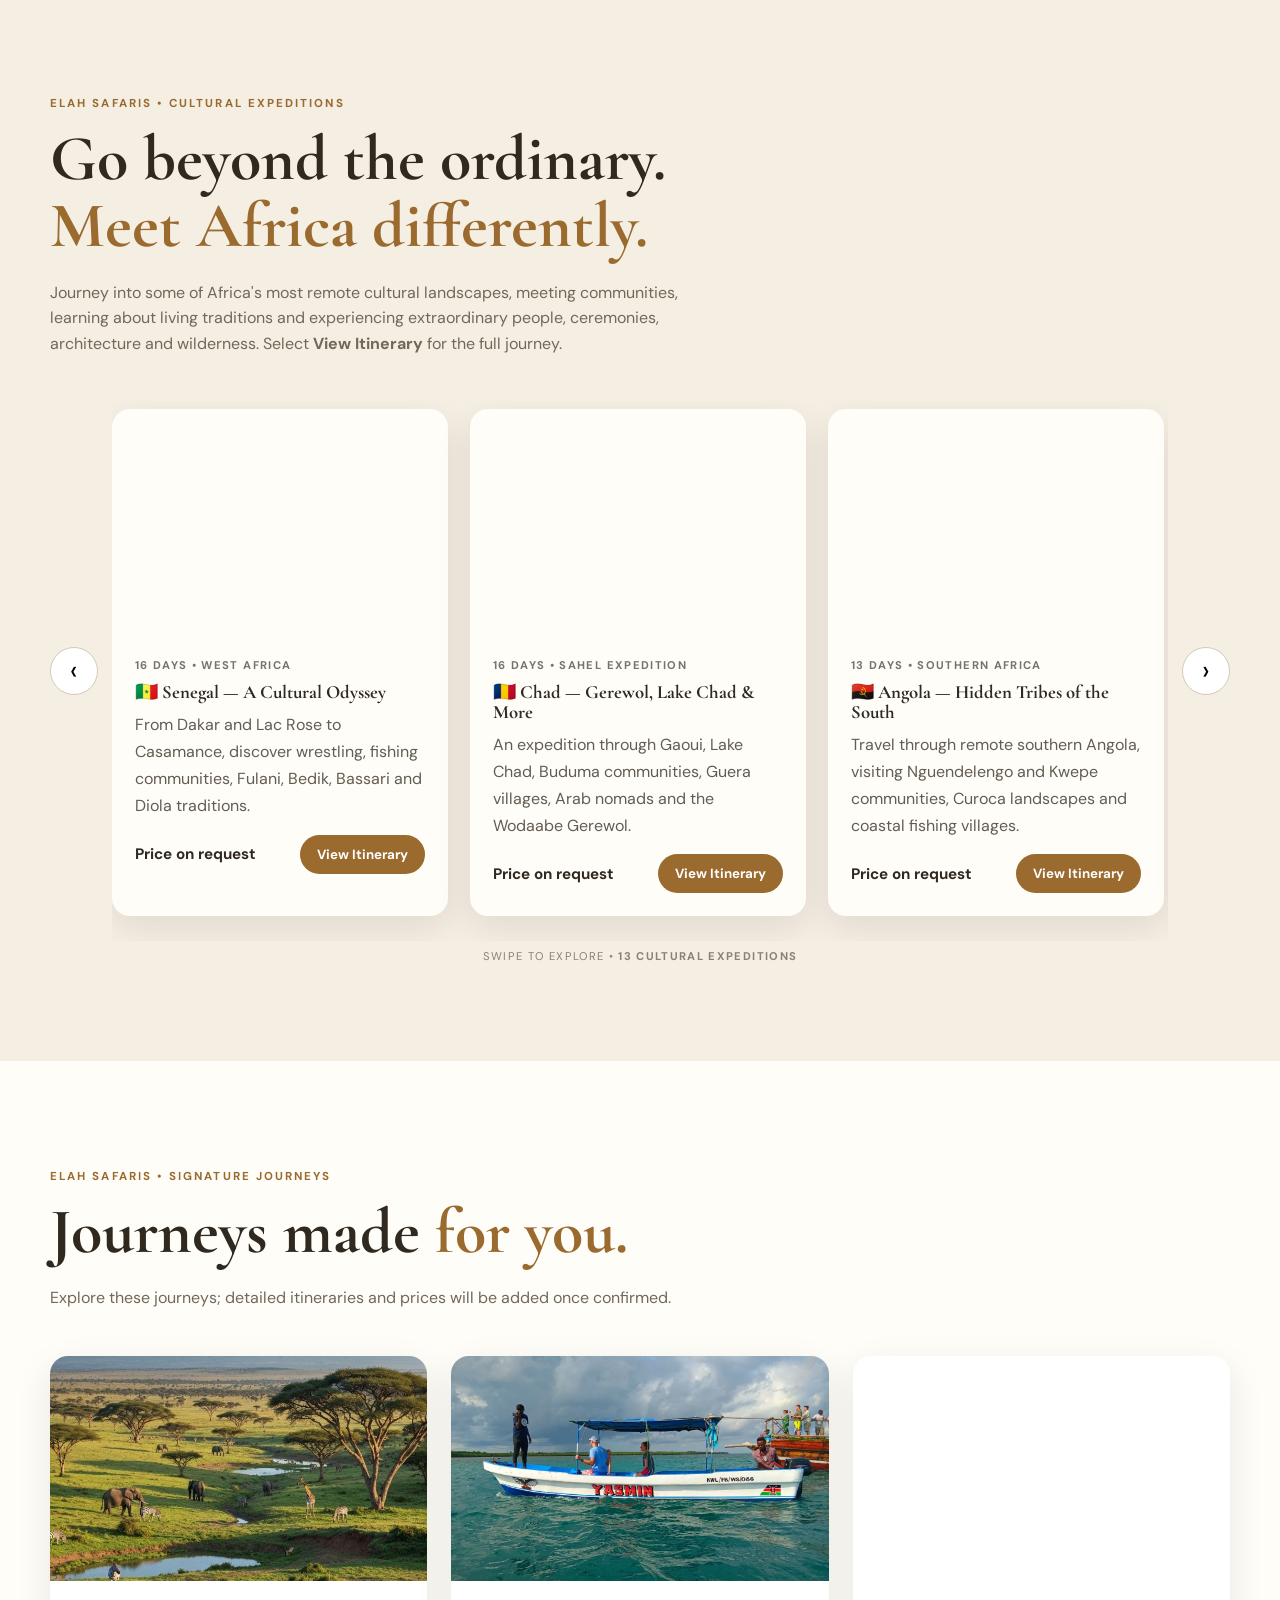
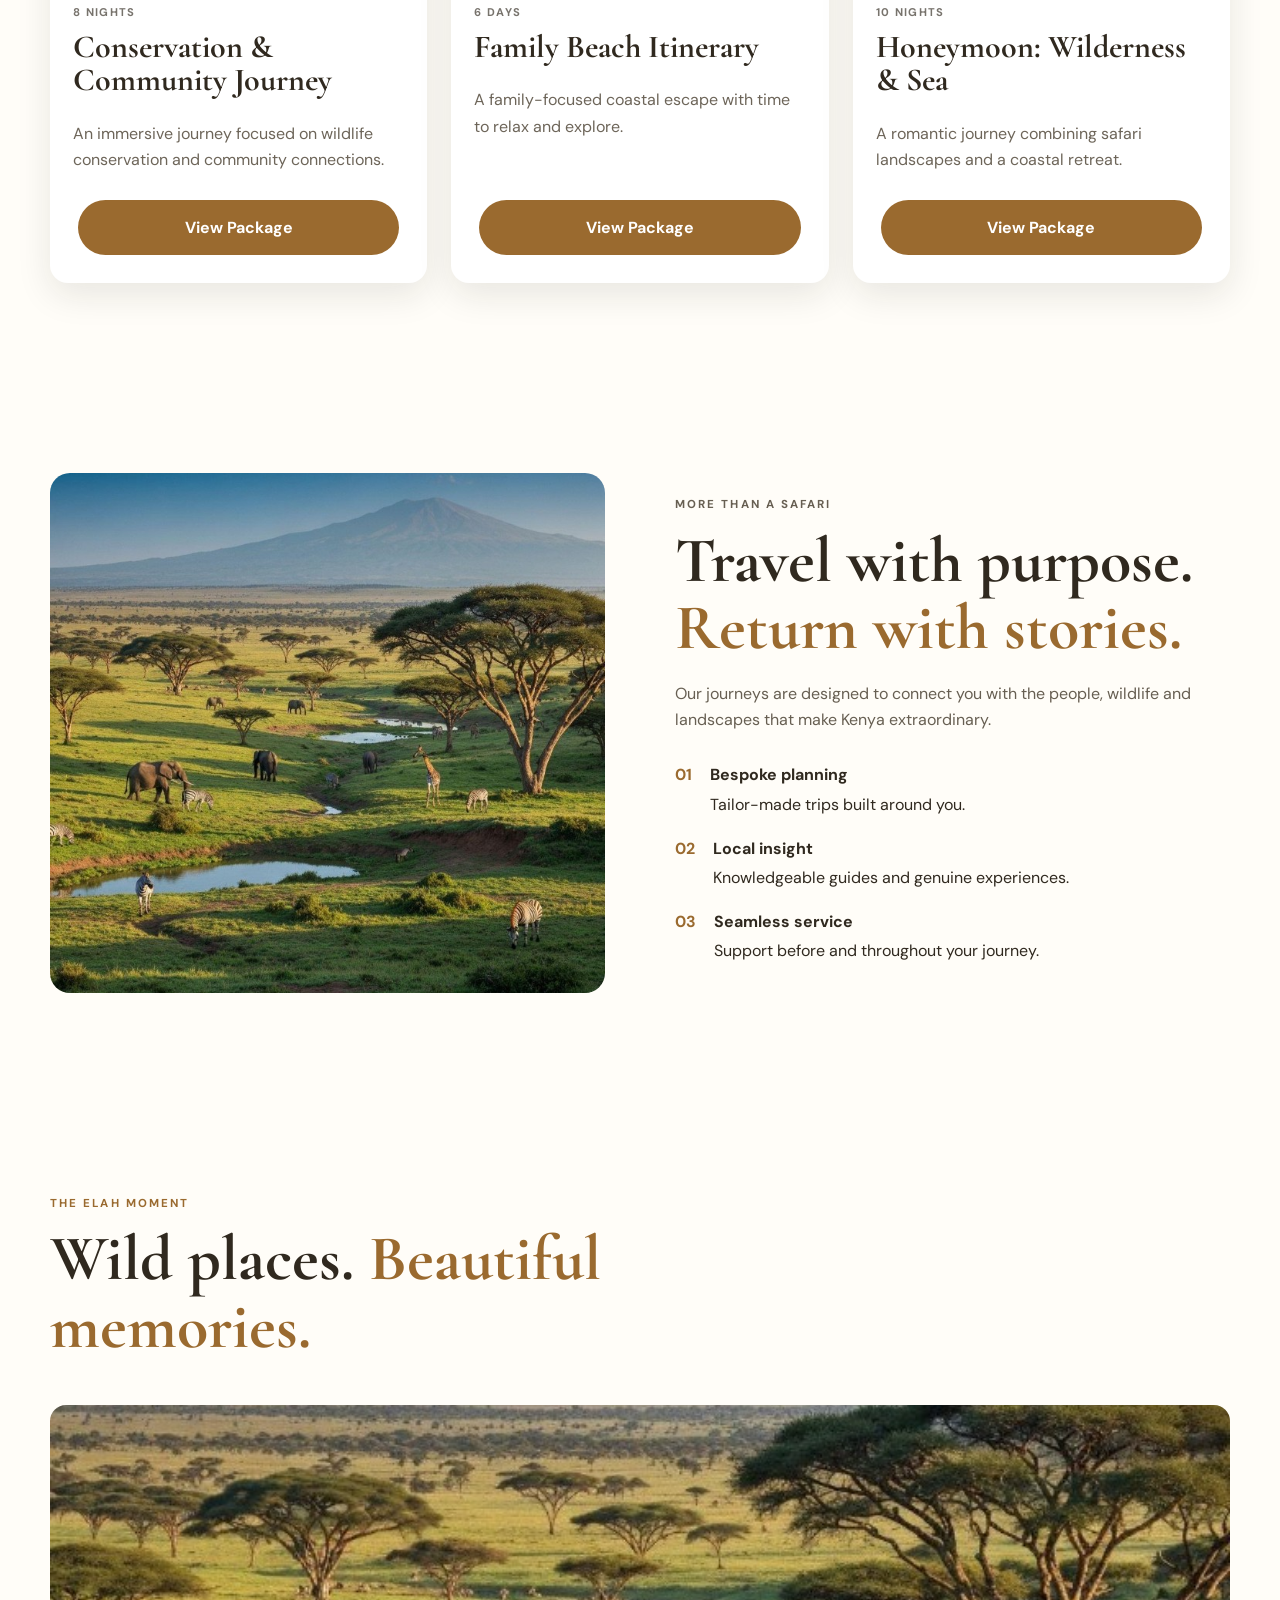
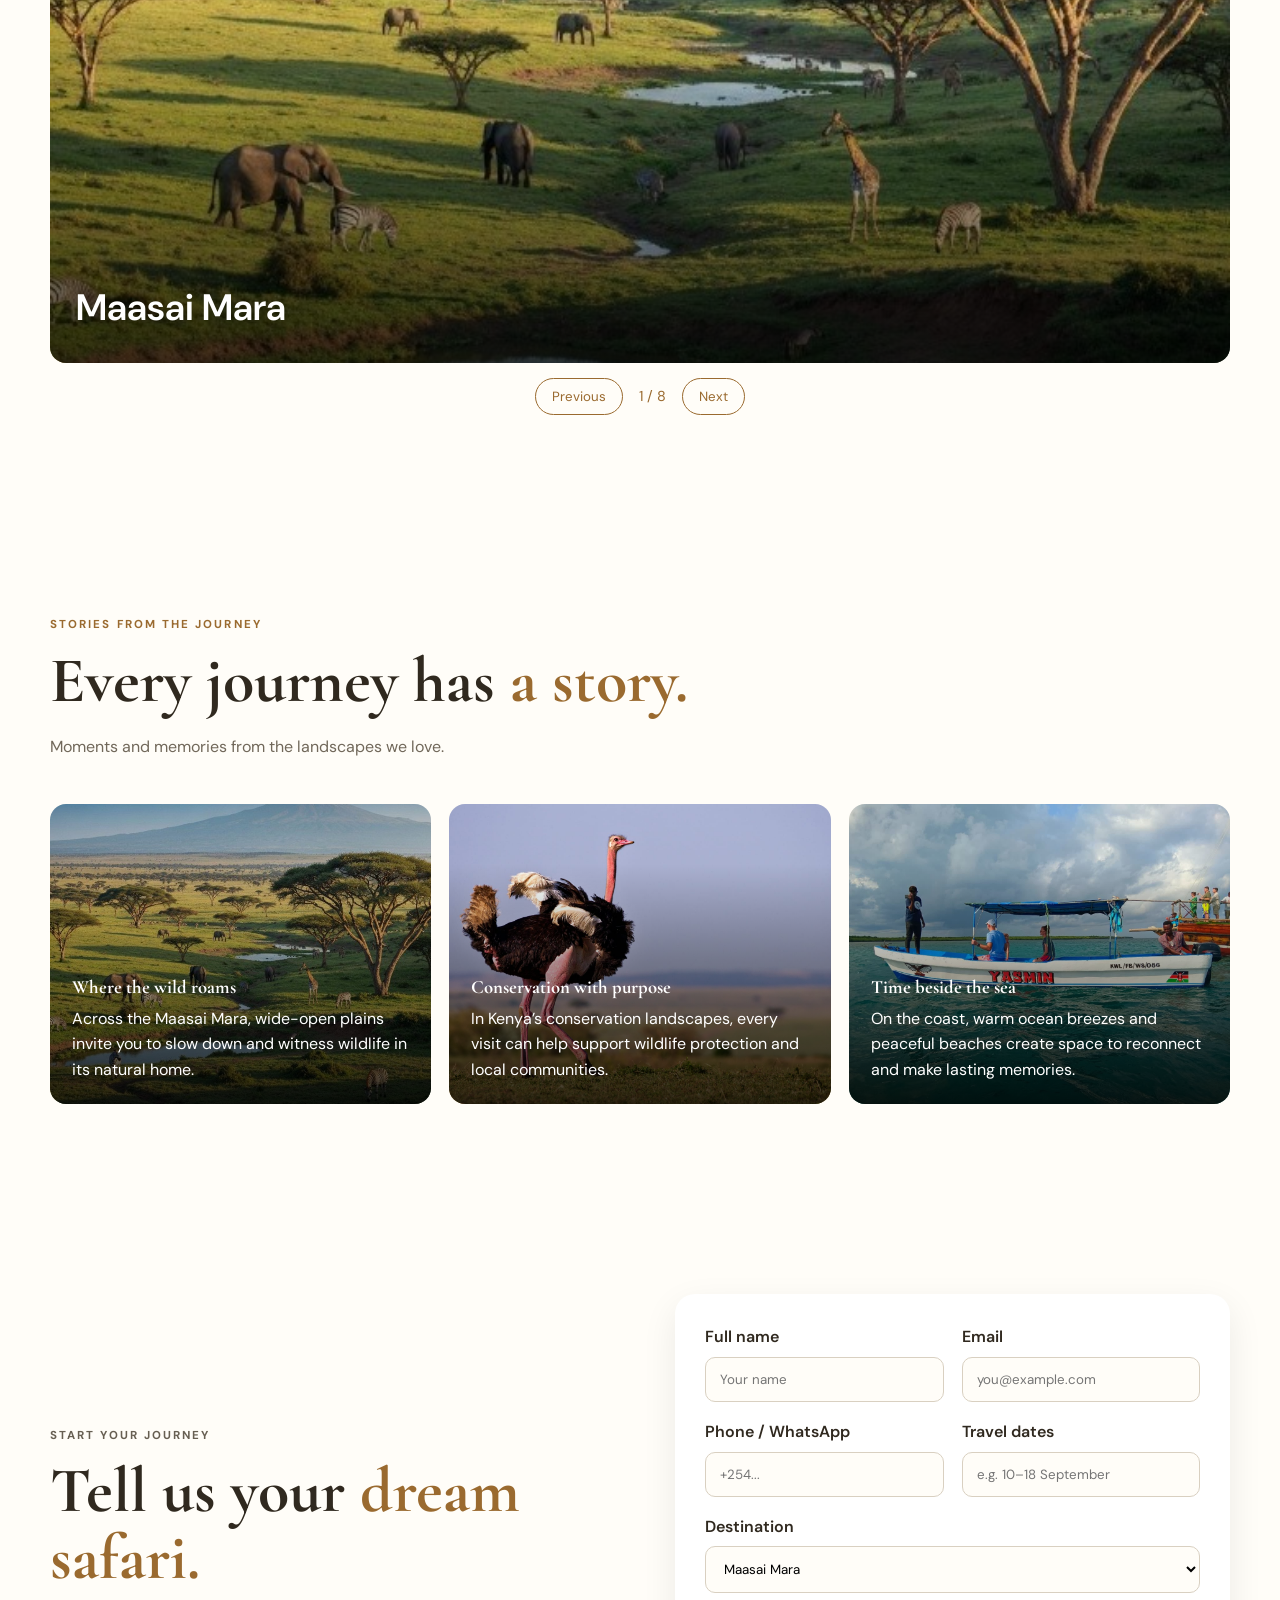
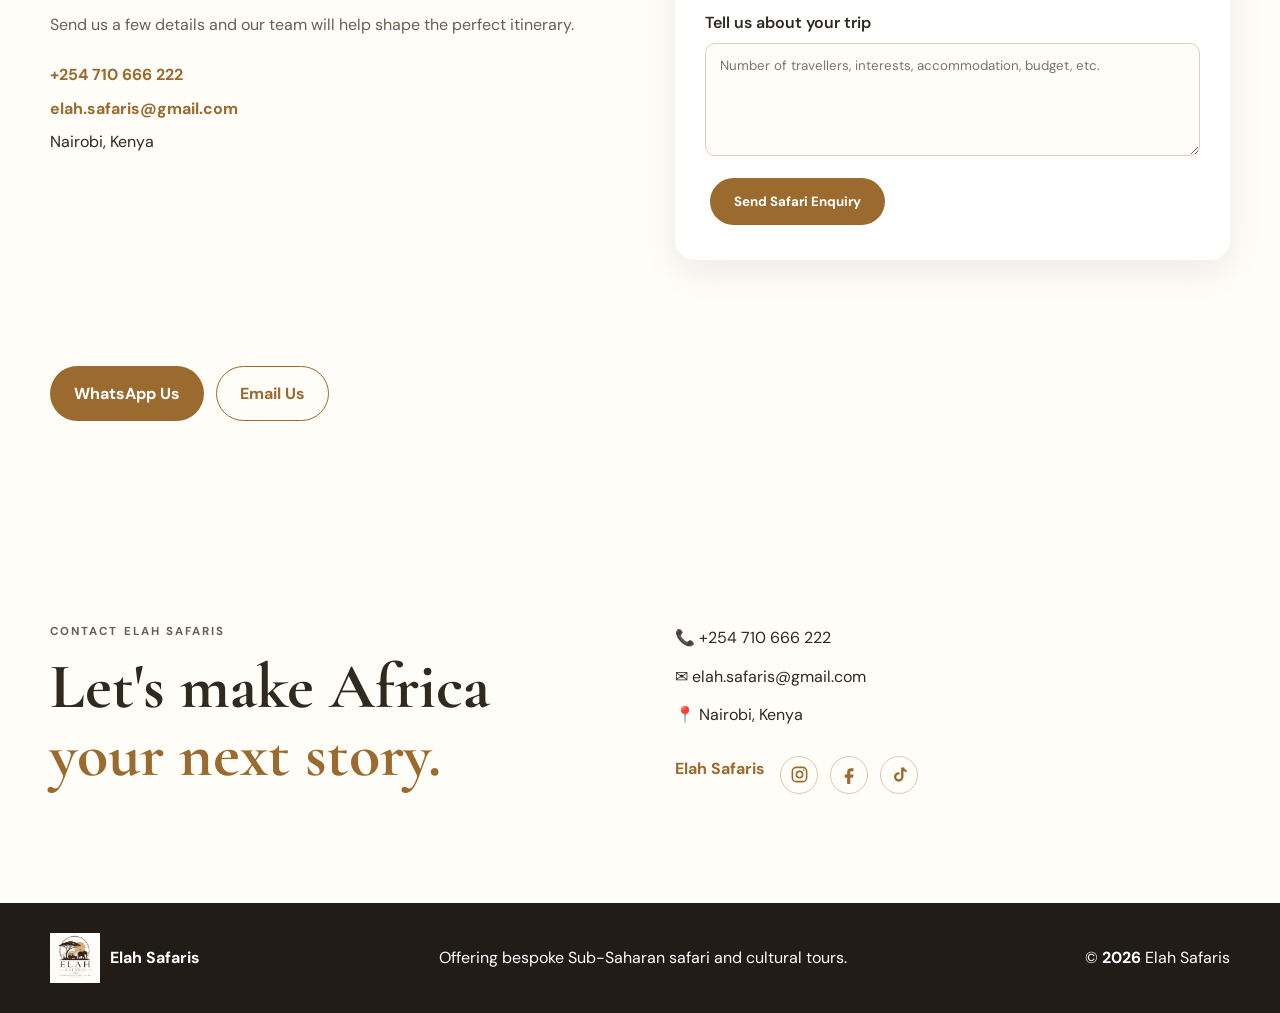
==== commit 99b6382a: "Add files via upload" ====
--- a/index.html
+++ b/index.html
@@ -656,100 +656,6 @@
 
 
 /* =========================================================
-   CULTURAL EXPEDITION SLIDER & MODAL
-========================================================= */
-
-const culturalSlider = document.getElementById("culturalSlider");
-const culturalPrev = document.querySelector(".cultural-arrow.prev");
-const culturalNext = document.querySelector(".cultural-arrow.next");
-const culturalModal = document.getElementById("culturalModal");
-const culturalModalImage = document.getElementById("culturalModalImage");
-const culturalModalDays = document.getElementById("culturalModalDays");
-const culturalModalTitle = document.getElementById("culturalModalTitle");
-const culturalModalPrice = document.getElementById("culturalModalPrice");
-const culturalModalIntro = document.getElementById("culturalModalIntro");
-const culturalModalItinerary = document.getElementById("culturalModalItinerary");
-const culturalModalHighlights = document.getElementById("culturalModalHighlights");
-const culturalBookButton = document.getElementById("culturalBookButton");
-let culturalTimer;
-
-function getCulturalStep(){
-    if(!culturalSlider || !culturalSlider.firstElementChild) return 0;
-    return culturalSlider.firstElementChild.getBoundingClientRect().width + 22;
-}
-
-function scrollCultural(direction){
-    if(!culturalSlider) return;
-    culturalSlider.scrollBy({left: direction * getCulturalStep(), behavior:"smooth"});
-}
-
-function startCulturalAutoSlide(){
-    clearInterval(culturalTimer);
-    culturalTimer=setInterval(function(){ scrollCultural(1); }, 5200);
-}
-
-if(culturalPrev) culturalPrev.addEventListener("click", function(){ scrollCultural(-1); startCulturalAutoSlide(); });
-if(culturalNext) culturalNext.addEventListener("click", function(){ scrollCultural(1); startCulturalAutoSlide(); });
-if(culturalSlider){
-    culturalSlider.addEventListener("mouseenter", function(){ clearInterval(culturalTimer); });
-    culturalSlider.addEventListener("mouseleave", startCulturalAutoSlide);
-    culturalSlider.addEventListener("touchstart", function(){ clearInterval(culturalTimer); }, {passive:true});
-    culturalSlider.addEventListener("touchend", startCulturalAutoSlide, {passive:true});
-    startCulturalAutoSlide();
-}
-
-function openCulturalPackage(packageId){
-    const data=culturalPackages[packageId];
-    if(!data) return;
-    culturalModalDays.textContent=data.days;
-    culturalModalTitle.textContent=data.title;
-    culturalModalPrice.textContent=data.price;
-    culturalModalIntro.textContent=data.intro;
-    culturalModalImage.style.backgroundImage=`url("${data.image}")`;
-    culturalModalItinerary.innerHTML="";
-    data.itinerary.forEach(function(day){
-        const box=document.createElement("div");
-        box.className="cultural-itinerary-day";
-        const h=document.createElement("h4"); h.textContent=day[0];
-        const p=document.createElement("p"); p.textContent=day[1];
-        box.appendChild(h); box.appendChild(p); culturalModalItinerary.appendChild(box);
-    });
-    culturalModalHighlights.innerHTML="";
-    data.highlights.forEach(function(item){
-        const li=document.createElement("li"); li.textContent=item; culturalModalHighlights.appendChild(li);
-    });
-    culturalBookButton.href="#booking";
-    culturalModal.classList.add("active");
-    culturalModal.setAttribute("aria-hidden","false");
-    document.body.classList.add("modal-open");
-}
-
-function closeCulturalPackage(){
-    culturalModal.classList.remove("active");
-    culturalModal.setAttribute("aria-hidden","true");
-    document.body.classList.remove("modal-open");
-}
-
-document.querySelectorAll(".cultural-card").forEach(function(card){
-    const button=card.querySelector(".cultural-view-package");
-    if(button) button.addEventListener("click", function(event){
-        event.preventDefault(); event.stopPropagation();
-        openCulturalPackage(card.getAttribute("data-cultural-package"));
-    });
-});
-
-document.querySelectorAll("[data-close-cultural]").forEach(function(element){
-    element.addEventListener("click", closeCulturalPackage);
-});
-
-document.addEventListener("keydown", function(event){
-    if(event.key==="Escape" && culturalModal.classList.contains("active")) closeCulturalPackage();
-});
-
-if(culturalBookButton) culturalBookButton.addEventListener("click", closeCulturalPackage);
-
-
-/* =========================================================
    PACKAGE MODAL
 ========================================================= */
 
@@ -1830,6 +1736,13 @@
 .whatsapp-float { right:91px !important; bottom:22px !important; }
 .signature-view-package { display:inline-flex; align-items:center; justify-content:center; margin-top:10px; text-decoration:none; }
 @media(max-width:650px){ .email-float{right:18px;bottom:16px;width:54px;height:54px}.whatsapp-float{right:82px !important;bottom:16px !important;} .signature-view-package{width:100%;box-sizing:border-box;} }
+
+/* Booking form contact actions: keep WhatsApp and Email side by side and readable. */
+.booking-contact-actions { display:flex; flex-wrap:wrap; align-items:center; gap:12px; margin-top:20px; }
+.booking-contact-actions .btn { margin:0; }
+.email-booking-btn { display:inline-block; padding:14px 23px; border-radius:999px; text-decoration:none; font-weight:700; background:#fffdf8; color:#9a6a2f; border:1px solid #9a6a2f; }
+.email-booking-btn:hover { background:#f5eee3; }
+
 </style>
 
 </head>
@@ -3336,9 +3249,9 @@
 <div class="container">
 <div class="heading"><p class="eyebrow">ELAH SAFARIS • SIGNATURE JOURNEYS</p><h2>Journeys made <em>for you.</em></h2><p>Explore these journeys; detailed itineraries and prices will be added once confirmed.</p></div>
 <div class="package-grid" style="display:grid;grid-template-columns:repeat(auto-fit,minmax(min(100%,260px),1fr));gap:24px">
-<article class="package-card"><div class="package-image pkg-mara" role="img" aria-label="Original Maasai Mara safari photo"></div><div class="package-body"><span class="package-days">8 NIGHTS</span><h3>Conservation &amp; Community Journey</h3><p>An immersive journey focused on wildlife conservation and community connections.</p><p><strong>Itinerary and price coming soon</strong></p><a class="btn gold signature-view-package" href="package1.html">View Package</a></div></article>
-<article class="package-card"><div class="package-image pkg-diani" role="img" aria-label="Original Diani coast photo"></div><div class="package-body"><span class="package-days">6 DAYS</span><h3>Family Beach Itinerary</h3><p>A family-focused coastal escape with time to relax and explore.</p><p><strong>Itinerary and price coming soon</strong></p><a class="btn gold signature-view-package" href="package2.html">View Package</a></div></article>
-<article class="package-card"><div class="package-image pkg-amboseli" role="img" aria-label="Original Amboseli safari photo"></div><div class="package-body"><span class="package-days">10 NIGHTS</span><h3>Honeymoon: Wilderness &amp; Sea</h3><p>A romantic journey combining safari landscapes and a coastal retreat.</p><p><strong>Itinerary and price coming soon</strong></p><a class="btn gold signature-view-package" href="package3.html">View Package</a></div></article>
+<article class="package-card"><div class="package-image pkg-mara" role="img" aria-label="Original Maasai Mara safari photo"></div><div class="package-body"><span class="package-days">8 NIGHTS</span><h3>Conservation &amp; Community Journey</h3><p>An immersive journey focused on wildlife conservation and community connections.</p><a class="btn gold signature-view-package" href="package1.html">View Package</a></div></article>
+<article class="package-card"><div class="package-image pkg-diani" role="img" aria-label="Original Diani coast photo"></div><div class="package-body"><span class="package-days">6 DAYS</span><h3>Family Beach Itinerary</h3><p>A family-focused coastal escape with time to relax and explore.</p><a class="btn gold signature-view-package" href="package2.html">View Package</a></div></article>
+<article class="package-card"><div class="package-image pkg-amboseli" role="img" aria-label="Original Amboseli safari photo"></div><div class="package-body"><span class="package-days">10 NIGHTS</span><h3>Honeymoon: Wilderness &amp; Sea</h3><p>A romantic journey combining safari landscapes and a coastal retreat.</p><a class="btn gold signature-view-package" href="package3.html">View Package</a></div></article>
 </div></div></section>
 
 <!-- =====================================================
@@ -3631,7 +3544,7 @@
 
 <div class="booking-contact-actions" style="display:flex;flex-wrap:wrap;gap:12px;margin-top:20px">
 <a class="btn gold" href="https://wa.me/254710666222?text=Hello%20Elah%20Safaris%2C%20I%20would%20like%20to%20plan%20a%20trip." target="_blank" rel="noopener noreferrer">WhatsApp Us</a>
-<a class="btn light" href="mailto:elah.safaris@gmail.com">Email Us</a>
+<a class="btn email-booking-btn" href="mailto:elah.safaris@gmail.com">Email Us</a>
 </div>
 
 </div>
@@ -5341,7 +5254,7 @@
 "senegal": {
  days:"16 DAYS • WEST AFRICA", title:"🇸🇳 Senegal — A Cultural Odyssey", price:"Price on request",
  intro:"A sixteen-day cultural journey through Dakar, Lac Rose, Senegal's fishing communities, south-eastern villages and the Casamance region, with a strong focus on living traditions, ceremonies, architecture and local life.",
- image:"https://images.unsplash.com/photo-1516026672322-bc52d61a55d5?auto=format&fit=crop&w=1200&q=85",
+ image:"Senegal.jpg",
  itinerary:[
  ["Day 1 — Arrival in Dakar","Arrive in Dakar and begin the tour with dinner at a restaurant on the coast."],
  ["Day 2 — Dakar & Senegal Wrestling","Explore Dakar's historical sites, museums, galleries and shops. In the afternoon, meet famous Senegalese wrestlers and go behind the scenes to watch them training."],
@@ -5366,7 +5279,7 @@
 "chad": {
  days:"16 DAYS • SAHEL EXPEDITION", title:"🇹🇩 Chad — The Gerewol, Lake Chad & More", price:"Price on request",
  intro:"A remote expedition through Chad combining ancient settlements, Lake Chad water nomads, Guera communities, Arab nomads and an immersive visit with the Wodaabe during the Gerewol season.",
- image:"https://images.unsplash.com/photo-1539650116574-75c0c6d73f6e?auto=format&fit=crop&w=1200&q=85",
+ image:"Chad.jpg",
  itinerary:[
  ["Day 1 — Arrival in N'Djamena","Begin at the hotel in N'Djamena with a welcome dinner and expedition briefing. Airport transfer provided."],
  ["Day 2 — Gaoui Village","Visit Gaoui, its ancient Palace and museum, then explore alleyways and Kotoko ceramic workshops and earth kilns. Spend the afternoon preparing permits, vehicles and equipment."],
@@ -5384,7 +5297,7 @@
 "angola-hidden": {
  days:"13 DAYS • SOUTHERN AFRICA", title:"🇦🇴 Angola — Hidden Tribes of the South", price:"Price on request",
  intro:"A thirteen-day journey through remote southern Angola, combining rare cultural encounters, dramatic desert landscapes, photography, colonial history and isolated coastal communities.",
- image:"https://images.unsplash.com/photo-1516426122078-c23e76319801?auto=format&fit=crop&w=1200&q=85",
+ image:"Angola.jpg",
  itinerary:[
  ["Day 1 — Arrival in Lubango","Begin late afternoon or evening at a comfortable lodge in Lubango. Airport transfers are provided for guests arriving today."],
  ["Day 2 — Leba Plateau, Nguendelengo & Curoca","Drive over the scenic Leba Plateau to the foothills inhabited by the Nguendelengo people. Visit a village, continue to Moçamedes for lunch and then travel to established camp in Curoca National Park for sunset photography."],
@@ -5398,7 +5311,7 @@
 "ivory-coast": {
  days:"14 DAYS • WEST AFRICA", title:"🇨🇮 Ivory Coast — Land of Masks & Dance", price:"Price on request",
  intro:"A fourteen-day cultural photography journey through Ivory Coast, focusing on royal traditions, traditional healers, ancient architecture, sacred sites, hunters, masks and extraordinary dances.",
- image:"https://images.unsplash.com/photo-1547471080-7cc2caa01a7e?auto=format&fit=crop&w=1200&q=85",
+ image:"Ivory Coast.jpg",
  itinerary:[
  ["Day 1 — Arrival in Abidjan","Arrive in Abidjan, transfer to the hotel and enjoy dinner."],
  ["Day 2 — Abengouro & Aniassué","Drive north to Abengouro, visit the Palace of King Nana Boa Komasi, head of the Agni people, then continue to Aniassué to meet Komian traditional healers and watch traditional dance."],
@@ -5421,7 +5334,7 @@
 "benin": {
  days:"14 DAYS • WEST AFRICA", title:"🇧🇯 Benin — Unseen West Africa", price:"Price on request",
  intro:"A fourteen-day cultural exploration of Benin featuring Voodoo traditions, historic Ouidah, Ganvie, Holi villages, Batonu horsemen, northern communities and ceremonies across the country.",
- image:"https://images.unsplash.com/photo-1500534623283-312aade485b7?auto=format&fit=crop&w=1200&q=85",
+ image:"Benin.jpg",
  itinerary:[
  ["Day 1 — Arrival in Cotonou","Settle into the city hotel and enjoy a sunset dinner at a beachside fish restaurant."],
  ["Day 2 — Grand Popo Ceremonies","Travel towards the Benin–Togo border region and attend private Shango and Gambada ceremonies in preparation for the annual Voodoo Festival."],
@@ -5444,7 +5357,7 @@
 "south-sudan-tribal": {
  days:"15 DAYS • EAST AFRICA EXPEDITION", title:"🇸🇸 South Sudan — Tribal Wonders of the White Nile", price:"Price on request",
  intro:"A fifteen-day expedition across Eastern Equatoria and the Mundari cattle country, meeting Toposa, Jie, Laarim, Lopit and Mundari communities in remote landscapes.",
- image:"https://images.unsplash.com/photo-1551632811-561732d1e306?auto=format&fit=crop&w=1200&q=85",
+ image:"South Sudan.jpg",
  itinerary:[
  ["Day 1 — Juba","Begin in Juba with dinner beside the White Nile."],
  ["Day 2 — Juba to Kapoeta & Toposa Country","Finalise permits and fly to Kapoeta in Eastern Equatoria. Meet drivers and travel into remote Toposa country."],
@@ -5465,7 +5378,7 @@
 "omo-valley": {
  days:"14 DAYS • ETHIOPIA", title:"🇪🇹 Omo Valley — Extraordinary Tribal People of Southern Ethiopia", price:"Price on request",
  intro:"A fourteen-day expedition from Addis Ababa into the Omo Valley and Central Rift Valley, visiting around thirteen different tribal peoples and combining remote camps with comfortable lodges.",
- image:"https://images.unsplash.com/photo-1535338454770-8be927b5a00b?auto=format&fit=crop&w=1200&q=85",
+ image:"Ethiopia.jpg",
  itinerary:[
  ["Day 1 — Addis Ababa","Begin the Omo Valley expedition in Addis Ababa this evening."],
  ["Day 2 — Addis Ababa to Jimma & Mizan Teferu","Fly from Addis Ababa to Jimma and drive to Mizan Teferu for an overnight stay before entering the Omo Valley."],
@@ -5480,7 +5393,7 @@
 "remote-kenya": {
  days:"14 DAYS • KENYA", title:"🇰🇪 Remote Kenya", price:"Price on request",
  intro:"A fourteen-day journey through some of Kenya's most remote cultural landscapes, from Lake Baringo and the Ndoto Mountains to Lake Turkana, Sibiloi, Chalbi, Marsabit and Samburu.",
- image:"https://images.unsplash.com/photo-1519659528534-7fd733a832a0?auto=format&fit=crop&w=1200&q=85",
+ image:"Kenya.jpg",
  itinerary:[
  ["Day 1 — Nairobi","Arrive in Nairobi and overnight near Jomo Kenyatta International Airport."],
  ["Day 2 — Lake Baringo & Pokot","Drive to Lake Baringo and visit a Pokot community at their family boma in the afternoon. Overnight overlooking the lake."],
@@ -5502,7 +5415,7 @@
 "angola-hidden-2": {
  days:"13 DAYS • PHOTOGRAPHY EXPEDITION", title:"🇦🇴 Angola — Hidden Tribes of the South", price:"Price on request",
  intro:"This second listing uses the same thirteen-day Hidden Tribes of the South itinerary supplied for Angola, retained as a separate cultural expedition entry for the website collection.",
- image:"https://images.unsplash.com/photo-1516026672322-bc52d61a55d5?auto=format&fit=crop&w=1200&q=85",
+ image:"Angola.jpg",
  itinerary:[
  ["Day 1 — Lubango","Arrive in Lubango and transfer to the lodge."],
  ["Day 2 — Leba Plateau to Curoca","Visit Nguendelengo people, continue to Moçamedes and camp in Curoca National Park for sunset."],
@@ -5516,7 +5429,7 @@
 "mundari": {
  days:"8 DAYS • SOUTH SUDAN", title:"🇸🇸 South Sudan — Mundari Photography Expedition", price:"Price on request",
  intro:"An immersive eight-day expedition focused on Mundari cattle culture, spending time in two large cattle camps and a Mundari village area near a favourite fishing lake.",
- image:"https://images.unsplash.com/photo-1516026672322-bc52d61a55d5?auto=format&fit=crop&w=1200&q=85",
+ image:"South Sudan.jpg",
  itinerary:[
  ["Day 1 — Juba","Begin in Juba with dinner beside the White Nile."],
  ["Days 2–6 — Mundari Cattle Camps & Village","Spend five expedition days camped in two separate large Mundari cattle camps and in a beautiful Mundari village area near a favourite fishing lake. Use the time for cultural immersion, photography and observation of daily cattle life and community traditions."],
@@ -5529,7 +5442,7 @@
 "northern-kenya": {
  days:"14 DAYS • KENYA CULTURE & WILDLIFE", title:"🇰🇪 Northern Kenya Cultural & Wildlife Tour", price:"Price on request",
  intro:"A fourteen-day Northern Kenya journey combining wildlife, remote landscapes and cultural encounters from the Mathews Range and Marsabit to Lake Turkana, South Horr and Samburu.",
- image:"https://images.unsplash.com/photo-1516426122078-c23e76319801?auto=format&fit=crop&w=1200&q=85",
+ image:"Kenya.jpg",
  itinerary:[
  ["Day 1 — Arrival in Nairobi","Airport transfer and overnight at a Nairobi airport hotel on bed and breakfast."],
  ["Day 2 — Nairobi to Mathews Range","Fly from Wilson Airport towards Samburu, transfer to Kitich Camp in the Mathews Range and enjoy an afternoon bush activity such as a guided walk or sundowner."],
@@ -5551,7 +5464,7 @@
 "northern-kenya-2": {
  days:"9 DAYS • LAKE TURKANA", title:"🇰🇪 Northern Kenya & Lake Turkana Expedition", price:"Price on request",
  intro:"A nine-day expedition linking Samburu with Loiyangalani, Lake Turkana, archaeological sites, El Molo culture, Mount Porr, Lake Bogoria and the Great Rift Valley.",
- image:"https://images.unsplash.com/photo-1519659528534-7fd733a832a0?auto=format&fit=crop&w=1200&q=85",
+ image:"Kenya.jpg",
  itinerary:[
  ["Day 1 — Nairobi to Samburu","Depart Nairobi at 0630hrs for Samburu National Reserve, arrive for lunch and enjoy an afternoon game drive."],
  ["Day 2 — Samburu National Reserve","Spend a full day with unlimited game drives, searching for Grevy's zebra, gerenuk, Somali ostrich, reticulated giraffe and Beisa oryx."],
@@ -5569,7 +5482,7 @@
 "algeria": {
  days:"14 DAYS • SAHARA", title:"🇩🇿 Algeria — Tuaregs of the Algerian Sahara", price:"Price on request",
  intro:"A fourteen-day Sahara expedition combining Tuareg culture, desert camping, rock art, ancient ksours, oases, semi-nomadic life and the annual Sabiba celebration.",
- image:"https://images.unsplash.com/photo-1509316785289-025f5b846b35?auto=format&fit=crop&w=1200&q=85",
+ image:"Algeria.jpg",
  itinerary:[
  ["Day 1 — Algiers to Djanet","Meet at Algiers airport for the domestic flight to Djanet. Meet the local Tuareg team, rest at the hotel and visit the Ksour of Taghorfit until sunset."],
  ["Days 2–6 — Tadrart Rouge","Travel by 4x4 into Tadrart Rouge and wild camp with Tuareg guides while exploring rock art, slot canyons, caves and dunes. Enjoy a night excursion searching for nocturnal desert wildlife."],
@@ -5664,6 +5577,91 @@
 
 
 /* =========================================================
+   CULTURAL EXPEDITION SLIDER & MODAL (kept inside the script)
+========================================================= */
+const culturalSlider = document.getElementById("culturalSlider");
+const culturalPrev = document.querySelector(".cultural-arrow.prev");
+const culturalNext = document.querySelector(".cultural-arrow.next");
+const culturalModal = document.getElementById("culturalModal");
+const culturalModalImage = document.getElementById("culturalModalImage");
+const culturalModalDays = document.getElementById("culturalModalDays");
+const culturalModalTitle = document.getElementById("culturalModalTitle");
+const culturalModalPrice = document.getElementById("culturalModalPrice");
+const culturalModalIntro = document.getElementById("culturalModalIntro");
+const culturalModalItinerary = document.getElementById("culturalModalItinerary");
+const culturalModalHighlights = document.getElementById("culturalModalHighlights");
+const culturalBookButton = document.getElementById("culturalBookButton");
+let culturalTimer;
+
+function getCulturalStep() {
+  if (!culturalSlider || !culturalSlider.firstElementChild) return 0;
+  return culturalSlider.firstElementChild.getBoundingClientRect().width + 22;
+}
+function scrollCultural(direction) {
+  if (culturalSlider) culturalSlider.scrollBy({left: direction * getCulturalStep(), behavior: "smooth"});
+}
+function startCulturalAutoSlide() {
+  if (!culturalSlider) return;
+  clearInterval(culturalTimer);
+  culturalTimer = setInterval(() => {
+    const maxScroll = culturalSlider.scrollWidth - culturalSlider.clientWidth;
+    if (culturalSlider.scrollLeft >= maxScroll - 5) culturalSlider.scrollTo({left: 0, behavior: "smooth"});
+    else scrollCultural(1);
+  }, 5200);
+}
+if (culturalPrev) culturalPrev.addEventListener("click", () => { scrollCultural(-1); startCulturalAutoSlide(); });
+if (culturalNext) culturalNext.addEventListener("click", () => { scrollCultural(1); startCulturalAutoSlide(); });
+if (culturalSlider) {
+  culturalSlider.addEventListener("mouseenter", () => clearInterval(culturalTimer));
+  culturalSlider.addEventListener("mouseleave", startCulturalAutoSlide);
+  culturalSlider.addEventListener("touchstart", () => clearInterval(culturalTimer), {passive:true});
+  culturalSlider.addEventListener("touchend", startCulturalAutoSlide, {passive:true});
+  startCulturalAutoSlide();
+}
+function openCulturalPackage(packageId) {
+  const data = culturalPackages && culturalPackages[packageId];
+  if (!data || !culturalModal) return;
+  culturalModalDays.textContent = data.days || "";
+  culturalModalTitle.textContent = data.title || "";
+  culturalModalPrice.textContent = data.price || "Price on request";
+  culturalModalIntro.textContent = data.intro || "";
+  if (culturalModalImage) culturalModalImage.style.backgroundImage = `url("${data.image || ""}")`;
+  culturalModalItinerary.innerHTML = "";
+  (data.itinerary || []).forEach(day => {
+    const box = document.createElement("div"); box.className = "cultural-itinerary-day";
+    const h = document.createElement("h4"); h.textContent = day[0] || "";
+    const p = document.createElement("p"); p.textContent = day[1] || "";
+    box.append(h, p); culturalModalItinerary.appendChild(box);
+  });
+  culturalModalHighlights.innerHTML = "";
+  (data.highlights || []).forEach(item => { const li = document.createElement("li"); li.textContent = item; culturalModalHighlights.appendChild(li); });
+  culturalModal.classList.add("active");
+  culturalModal.setAttribute("aria-hidden", "false");
+  document.body.classList.add("modal-open");
+}
+function closeCulturalPackage() {
+  if (!culturalModal) return;
+  culturalModal.classList.remove("active");
+  culturalModal.setAttribute("aria-hidden", "true");
+  document.body.classList.remove("modal-open");
+}
+document.querySelectorAll(".cultural-card").forEach(card => {
+  const packageData = culturalPackages && culturalPackages[card.getAttribute("data-cultural-package")];
+  const cardImage = card.querySelector(".cultural-image");
+  if (packageData && packageData.image && cardImage) cardImage.style.backgroundImage = `url("${packageData.image}")`;
+  const button = card.querySelector(".cultural-view-package");
+  if (button) button.addEventListener("click", event => {
+    event.preventDefault(); event.stopPropagation();
+    openCulturalPackage(card.getAttribute("data-cultural-package"));
+  });
+});
+document.querySelectorAll("[data-close-cultural]").forEach(el => el.addEventListener("click", closeCulturalPackage));
+document.addEventListener("keydown", event => {
+  if (event.key === "Escape" && culturalModal && culturalModal.classList.contains("active")) closeCulturalPackage();
+});
+if (culturalBookButton) culturalBookButton.addEventListener("click", closeCulturalPackage);
+
+/* =========================================================
    PACKAGE MODAL FUNCTIONS
 ========================================================= */
 
@@ -5925,4 +5923,4 @@
 
 </body>
 
-</html>
+</html>
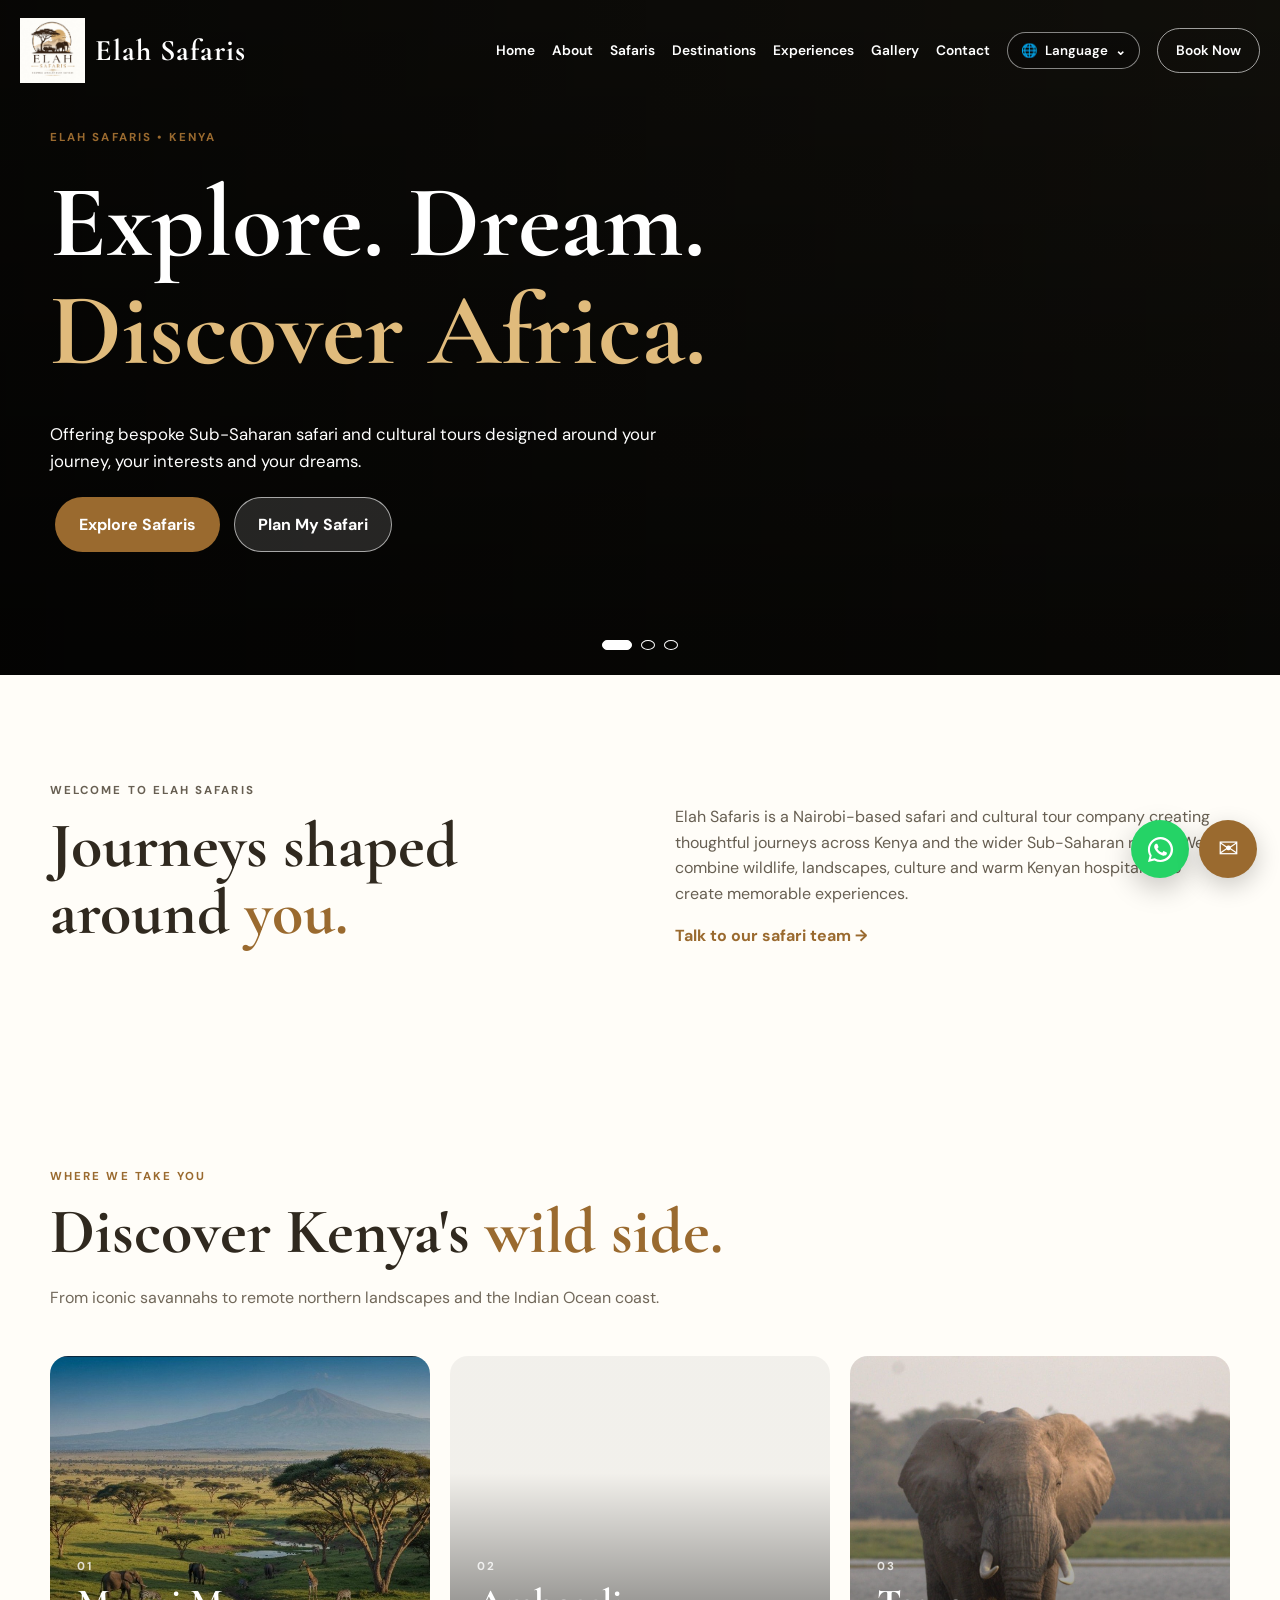
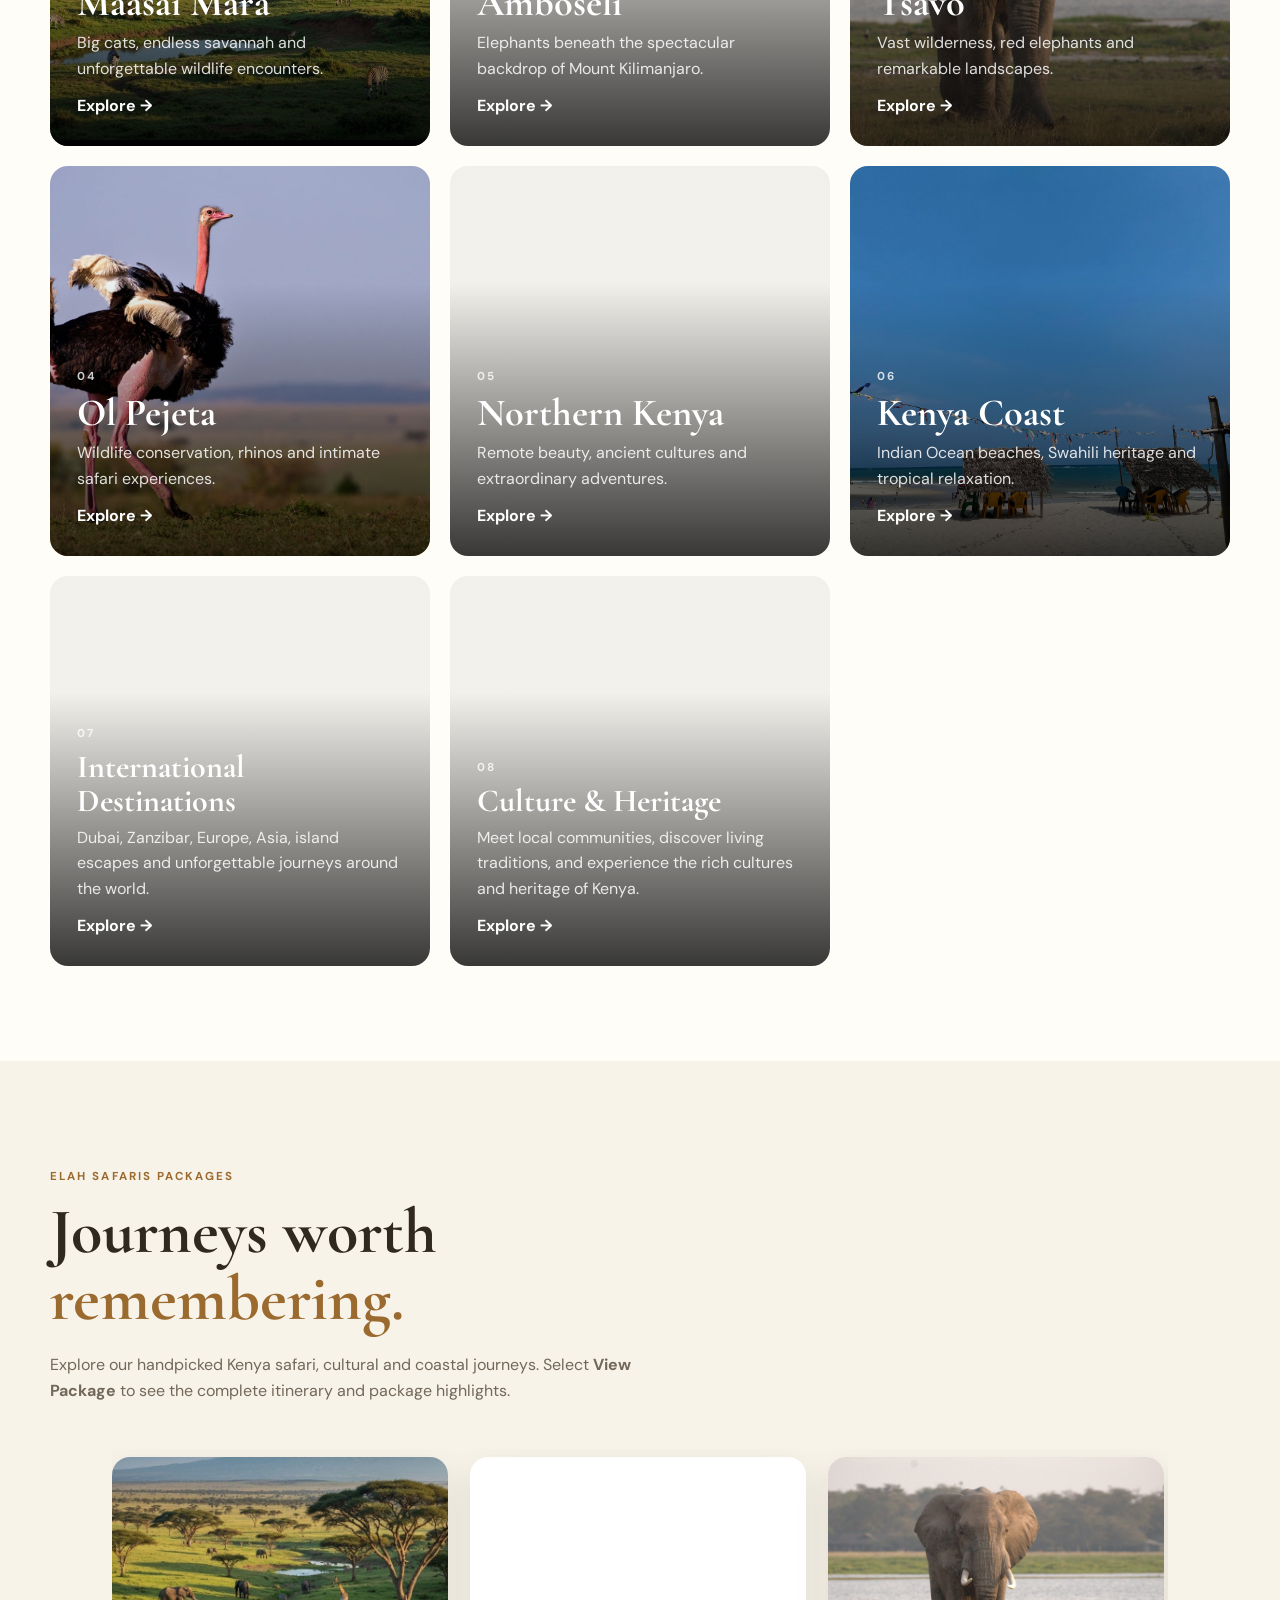
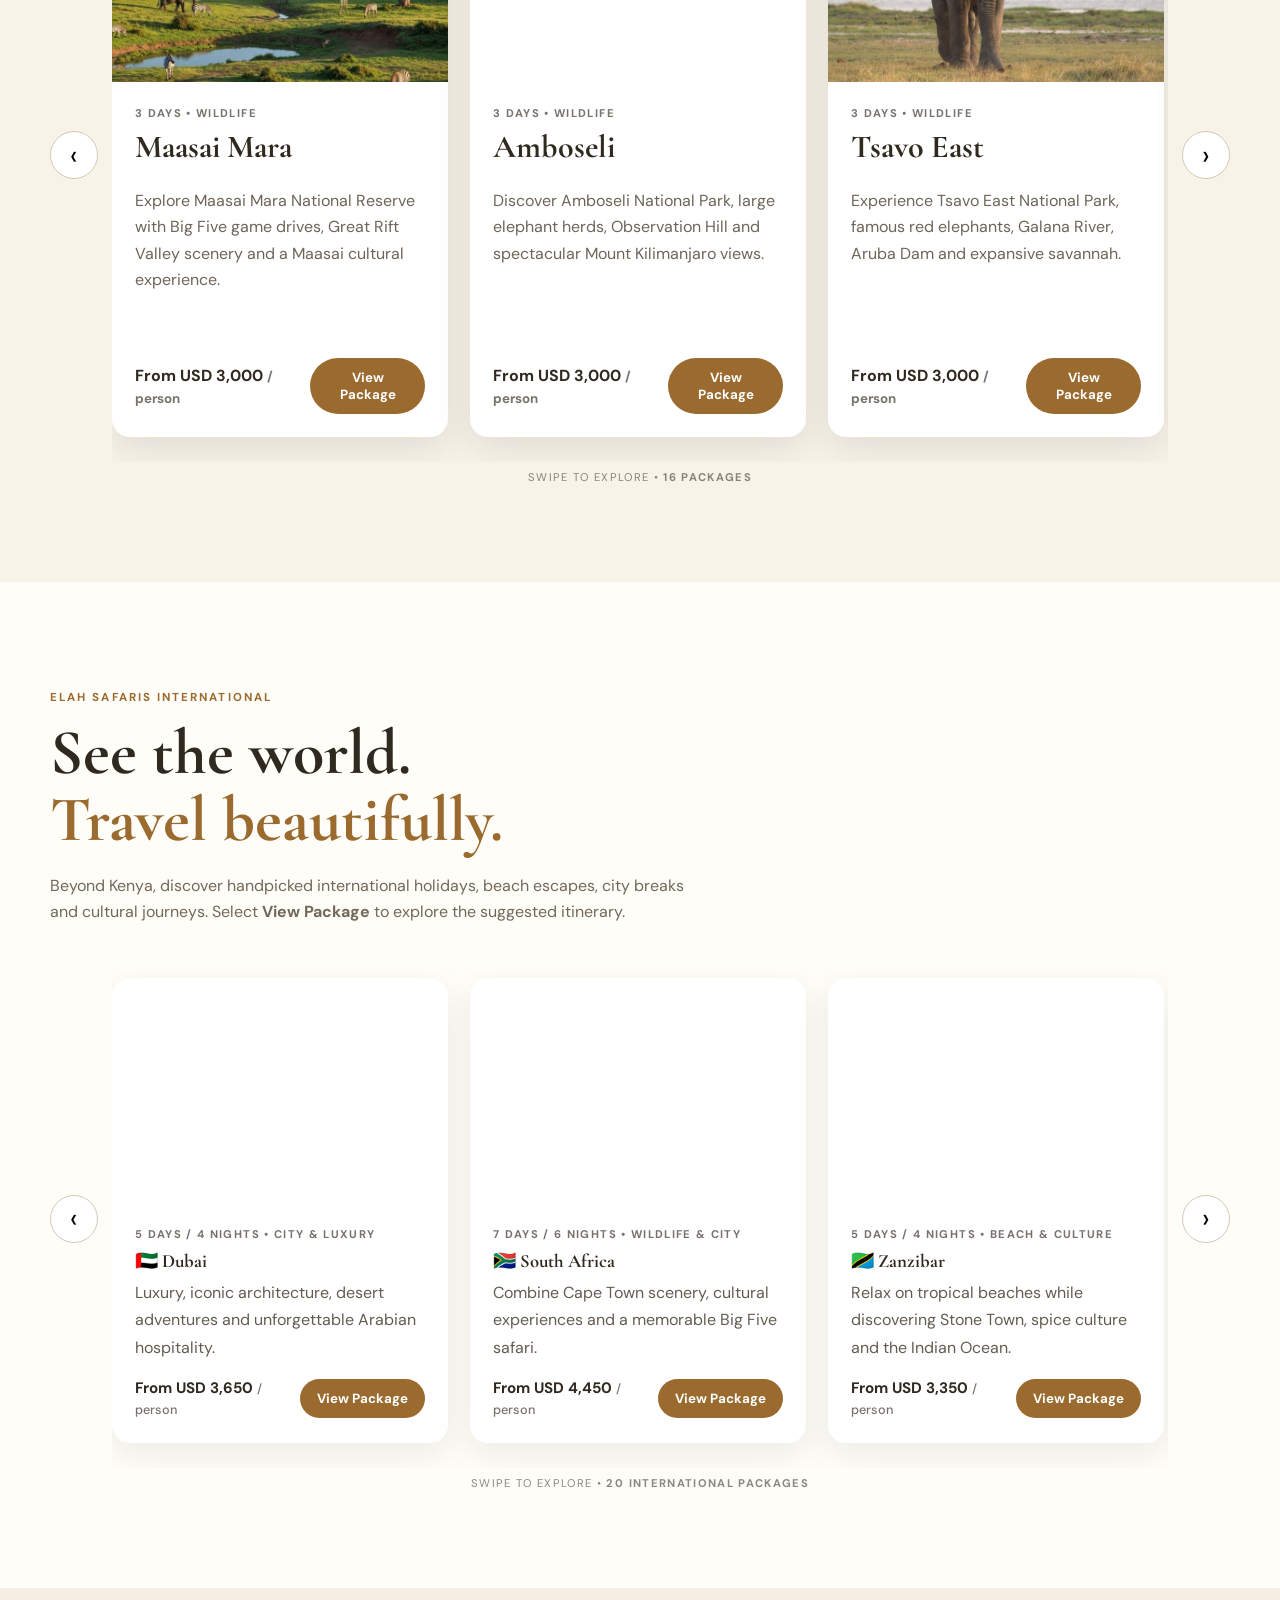
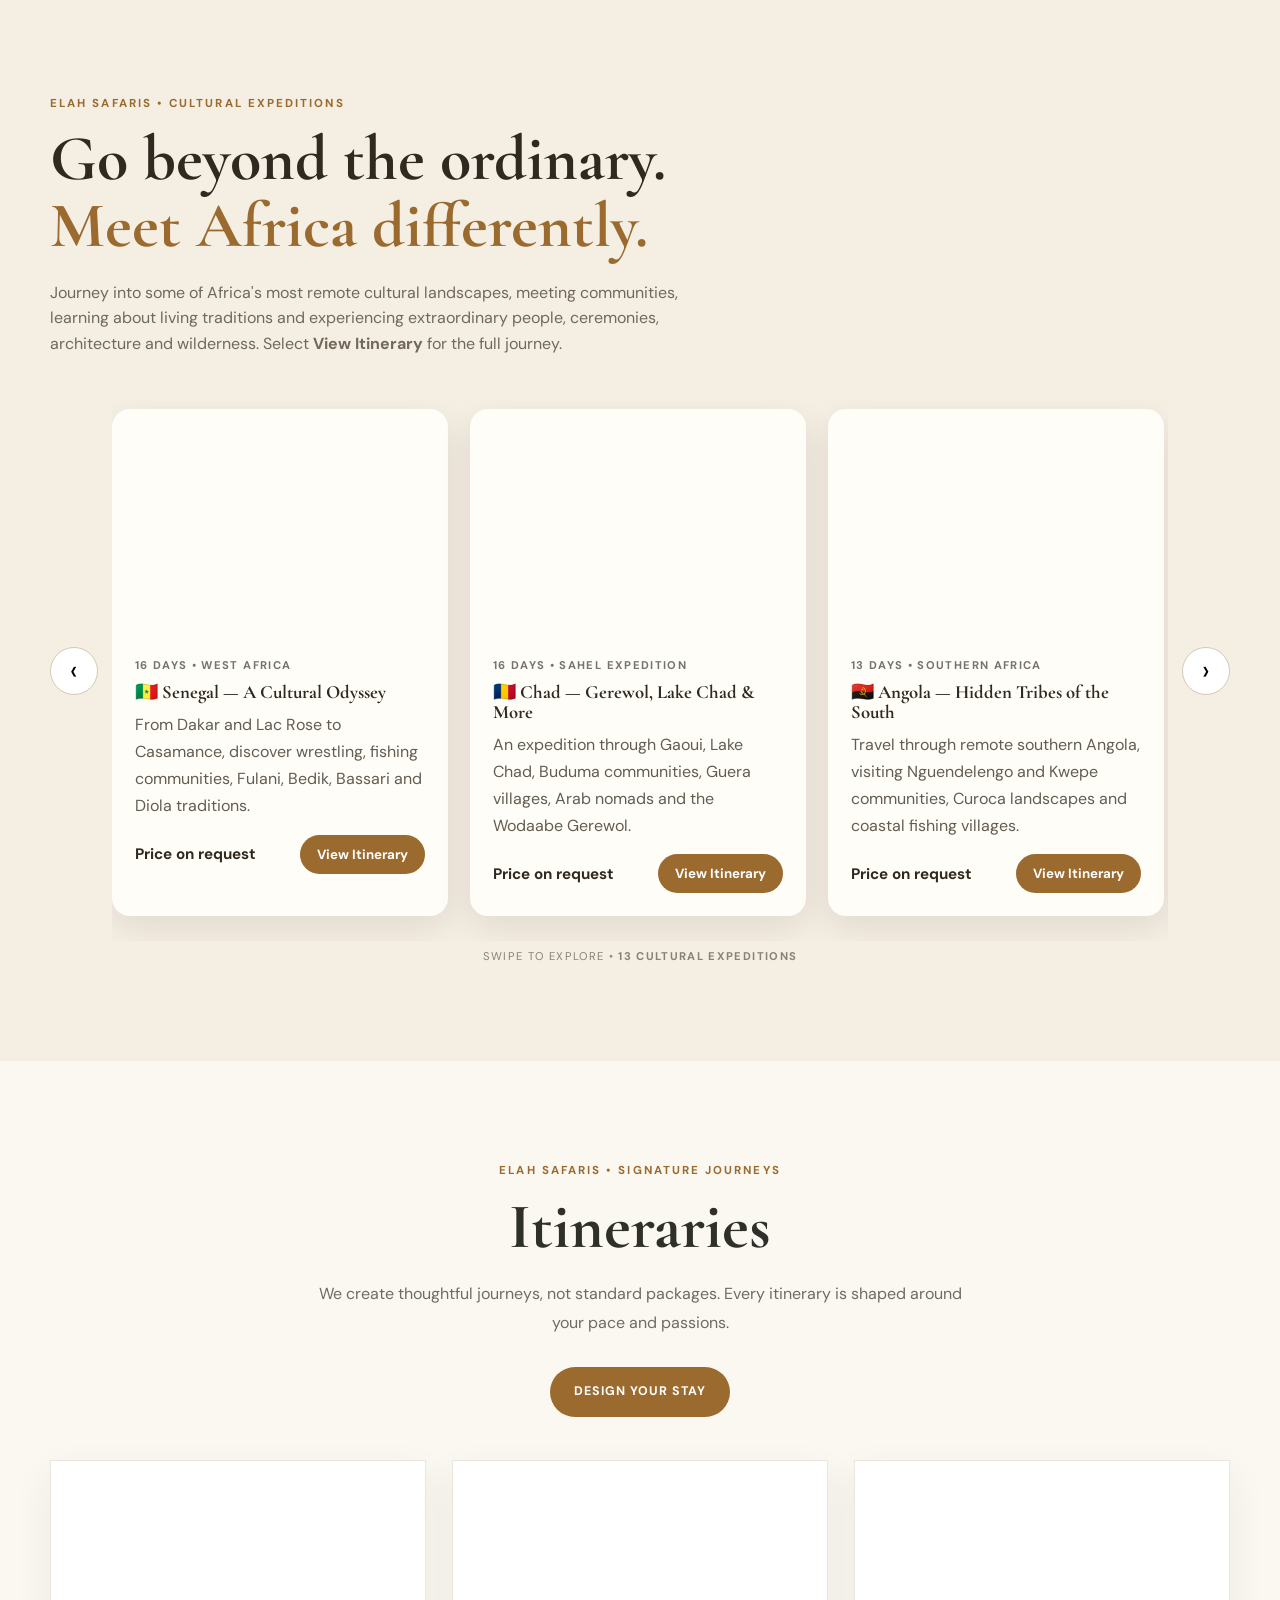
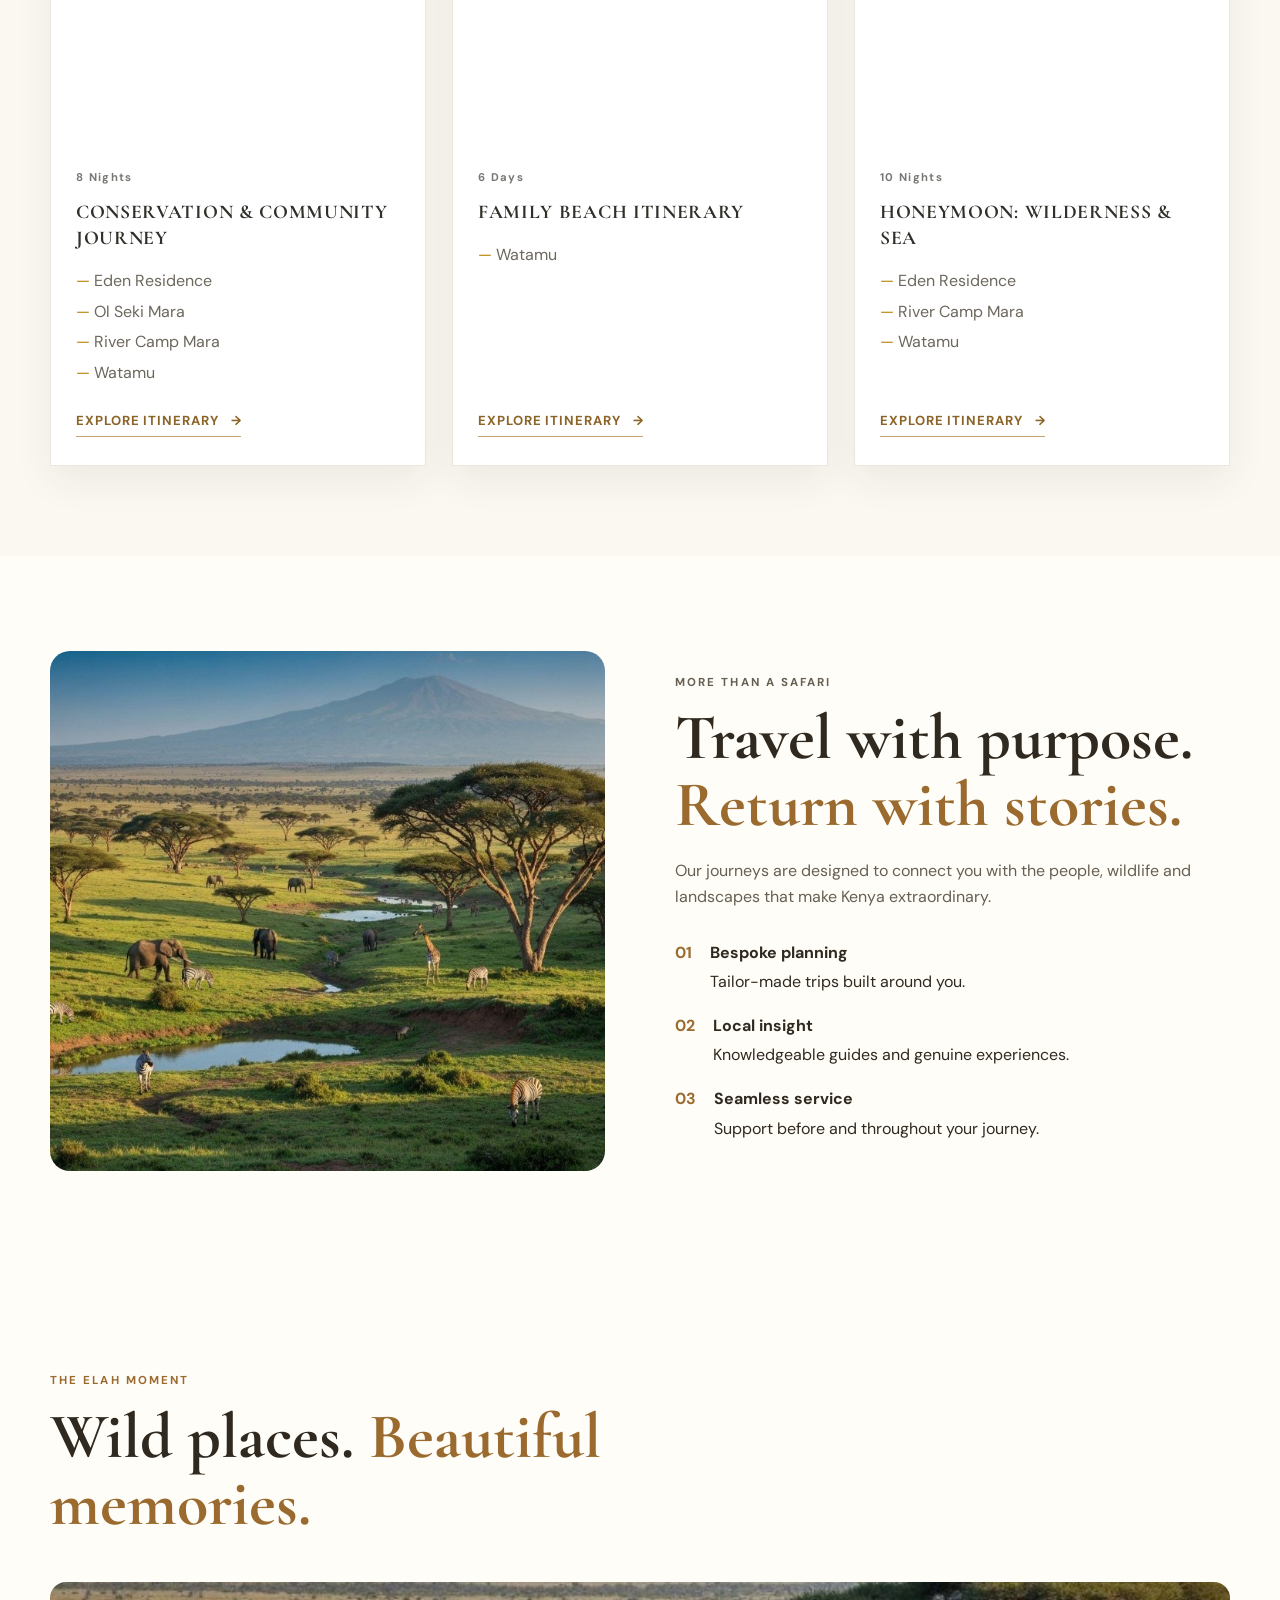
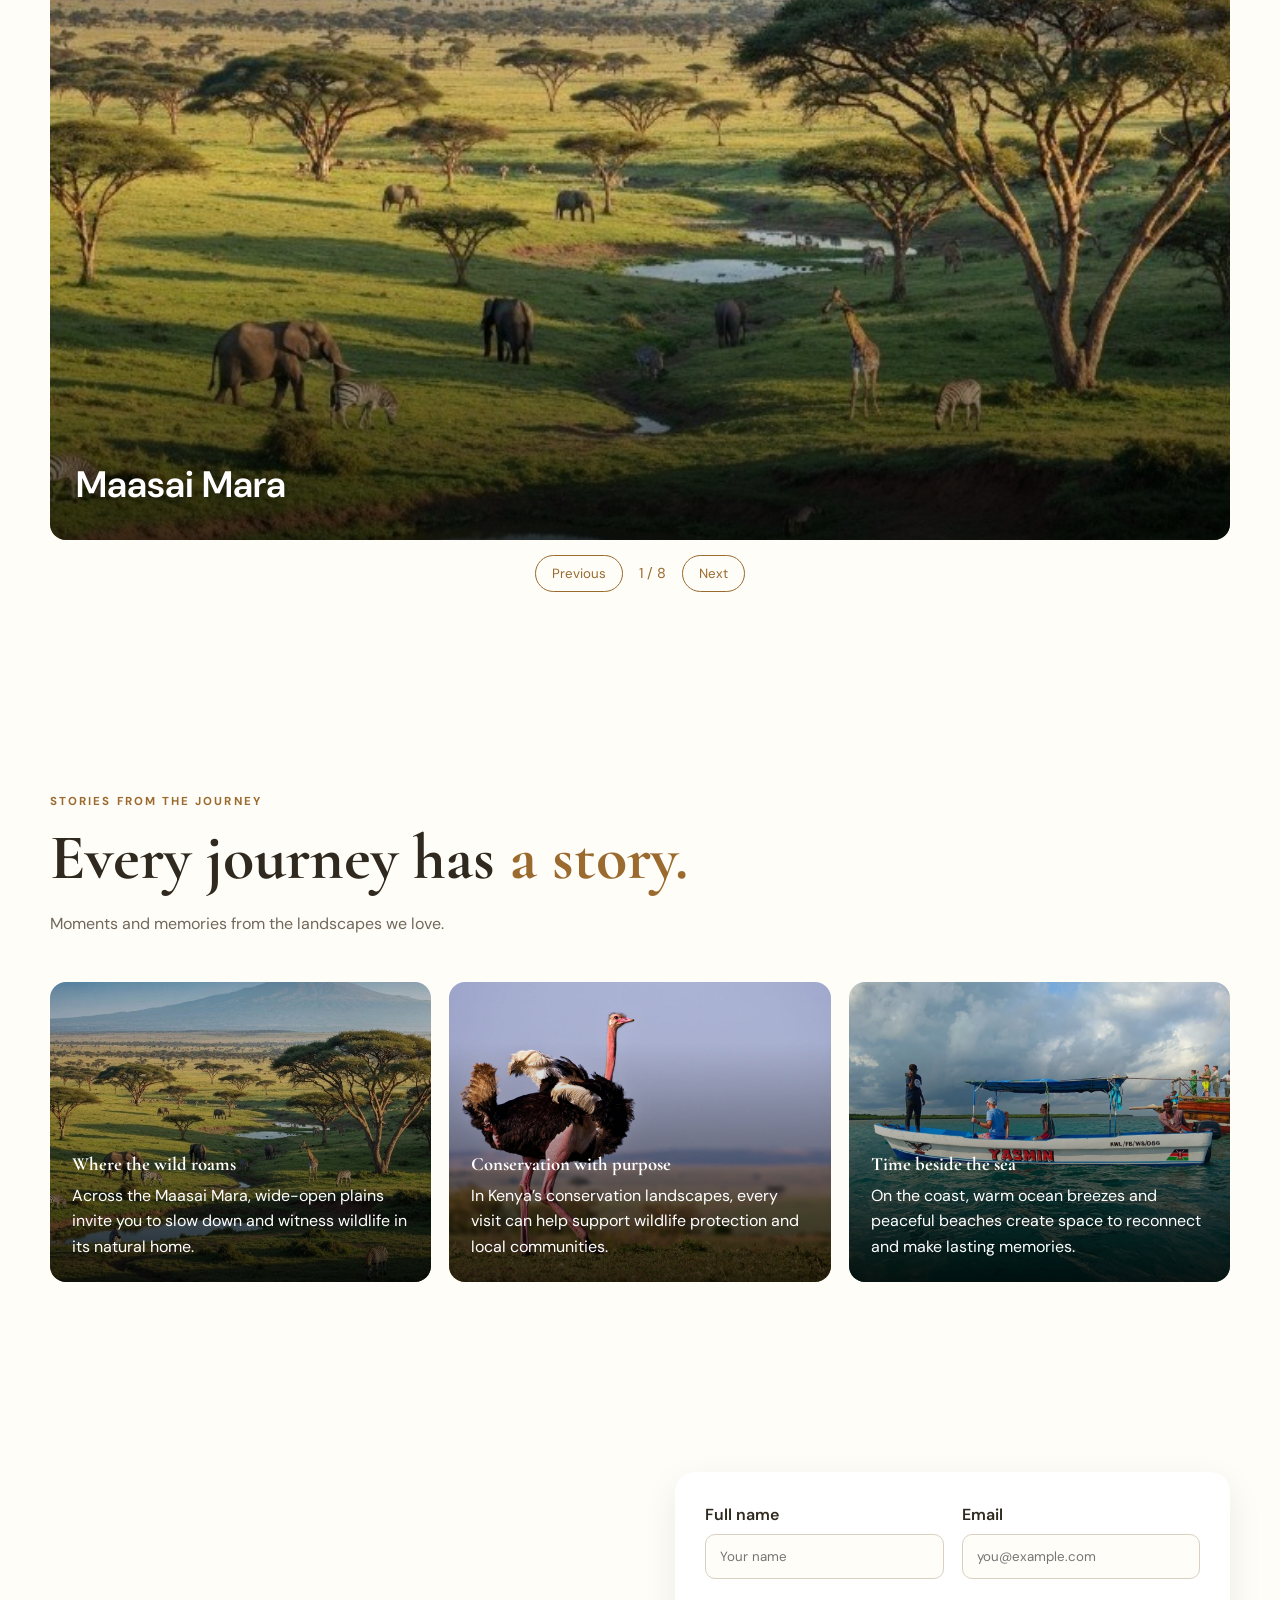
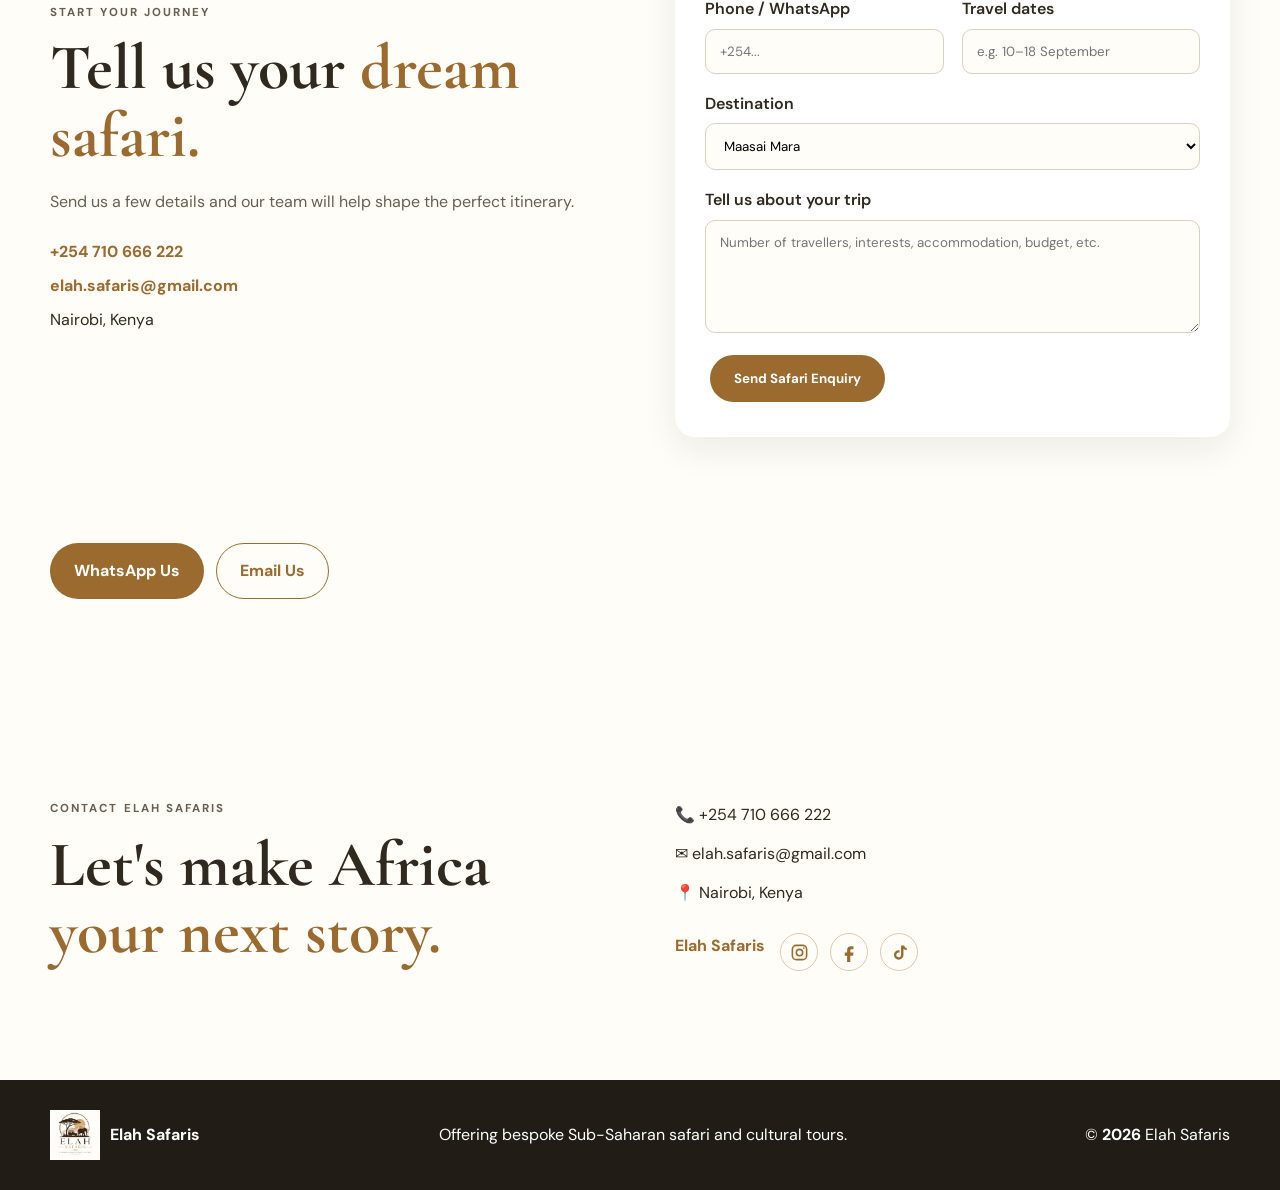
==== commit bc528595: "Add files via upload" ====
--- a/index.html
+++ b/index.html
@@ -3245,14 +3245,49 @@
 <!-- =====================================================
      SIGNATURE JOURNEYS (photo backgrounds reuse original website image classes)
 ===================================================== -->
-<section id="signature-journeys" class="signature-journeys">
+<section id="signature-journeys" class="signature-journeys elah-itineraries">
 <div class="container">
-<div class="heading"><p class="eyebrow">ELAH SAFARIS • SIGNATURE JOURNEYS</p><h2>Journeys made <em>for you.</em></h2><p>Explore these journeys; detailed itineraries and prices will be added once confirmed.</p></div>
-<div class="package-grid" style="display:grid;grid-template-columns:repeat(auto-fit,minmax(min(100%,260px),1fr));gap:24px">
-<article class="package-card"><div class="package-image pkg-mara" role="img" aria-label="Original Maasai Mara safari photo"></div><div class="package-body"><span class="package-days">8 NIGHTS</span><h3>Conservation &amp; Community Journey</h3><p>An immersive journey focused on wildlife conservation and community connections.</p><a class="btn gold signature-view-package" href="package1.html">View Package</a></div></article>
-<article class="package-card"><div class="package-image pkg-diani" role="img" aria-label="Original Diani coast photo"></div><div class="package-body"><span class="package-days">6 DAYS</span><h3>Family Beach Itinerary</h3><p>A family-focused coastal escape with time to relax and explore.</p><a class="btn gold signature-view-package" href="package2.html">View Package</a></div></article>
-<article class="package-card"><div class="package-image pkg-amboseli" role="img" aria-label="Original Amboseli safari photo"></div><div class="package-body"><span class="package-days">10 NIGHTS</span><h3>Honeymoon: Wilderness &amp; Sea</h3><p>A romantic journey combining safari landscapes and a coastal retreat.</p><a class="btn gold signature-view-package" href="package3.html">View Package</a></div></article>
-</div></div></section>
+  <div class="heading elah-itineraries-heading">
+    <p class="eyebrow">ELAH SAFARIS • SIGNATURE JOURNEYS</p>
+    <h2>Itineraries</h2>
+    <p>We create thoughtful journeys, not standard packages. Every itinerary is shaped around your pace and passions.</p>
+    <a class="btn gold" href="#booking">DESIGN YOUR STAY</a>
+  </div>
+  <div class="elah-itinerary-grid">
+    <article class="elah-itinerary-card">
+      <a class="elah-itinerary-photo" href="package1.html" aria-label="Conservation and Community Journey" style="background-image:url('https://www.hemingways-collection.com/wp-content/uploads/2025/06/3_Activties_008_OlSekiJune23-1-scaled.jpg')"></a>
+      <div class="elah-itinerary-content"><span class="package-days">8 Nights</span><h3><a href="package1.html">CONSERVATION &amp; COMMUNITY JOURNEY</a></h3><ul><li>Eden Residence</li><li>Ol Seki Mara</li><li>River Camp Mara</li><li>Watamu</li></ul><a class="elah-itinerary-link" href="package1.html">Explore itinerary <span aria-hidden="true">→</span></a></div>
+    </article>
+    <article class="elah-itinerary-card">
+      <a class="elah-itinerary-photo" href="package2.html" aria-label="Family Beach Itinerary" style="background-image:url('https://www.hemingways-collection.com/wp-content/uploads/2025/06/Itinerary-banner-scaled-e1757529515873.webp')"></a>
+      <div class="elah-itinerary-content"><span class="package-days">6 Days</span><h3><a href="package2.html">FAMILY BEACH ITINERARY</a></h3><ul><li>Watamu</li></ul><a class="elah-itinerary-link" href="package2.html">Explore itinerary <span aria-hidden="true">→</span></a></div>
+    </article>
+    <article class="elah-itinerary-card">
+      <a class="elah-itinerary-photo" href="package3.html" aria-label="Honeymoon Wilderness and Sea" style="background-image:url('https://www.hemingways-collection.com/wp-content/uploads/2025/06/Beach-walk-2-1-scaled.jpg')"></a>
+      <div class="elah-itinerary-content"><span class="package-days">10 Nights</span><h3><a href="package3.html">HONEYMOON: WILDERNESS &amp; SEA</a></h3><ul><li>Eden Residence</li><li>River Camp Mara</li><li>Watamu</li></ul><a class="elah-itinerary-link" href="package3.html">Explore itinerary <span aria-hidden="true">→</span></a></div>
+    </article>
+  </div>
+</div>
+</section>
+<style>
+.elah-itineraries{background:#fbf8f2;padding:clamp(54px,7vw,100px) 0;color:#2f3029}
+.elah-itineraries-heading{max-width:760px;margin:0 auto 38px;text-align:center}
+.elah-itineraries-heading>p:not(.eyebrow){max-width:650px;margin:12px auto 24px;color:#6f6b61;line-height:1.8}
+.elah-itineraries-heading .btn{display:inline-flex;text-decoration:none;letter-spacing:.08em;font-size:.78rem;padding:14px 23px}
+.elah-itinerary-grid{display:grid;grid-template-columns:repeat(3,minmax(0,1fr));gap:26px;align-items:stretch}
+.elah-itinerary-card{background:#fff;border:1px solid rgba(130,103,63,.16);box-shadow:0 14px 36px rgba(45,38,25,.07);overflow:hidden;display:flex;flex-direction:column}
+.elah-itinerary-photo{display:block;width:100%;aspect-ratio:1.32;background-size:cover;background-position:center;transition:transform .35s ease;}
+.elah-itinerary-card:hover .elah-itinerary-photo{filter:brightness(.94)}
+.elah-itinerary-content{padding:25px 25px 28px;display:flex;flex-direction:column;align-items:flex-start;flex:1}
+.elah-itinerary-content h3{font-size:1.22rem;line-height:1.35;letter-spacing:.035em;margin:12px 0 15px}
+.elah-itinerary-content h3 a{color:inherit;text-decoration:none}
+.elah-itinerary-content ul{list-style:none;padding:0;margin:0 0 22px;color:#6d685d;line-height:1.9}
+.elah-itinerary-content li:before{content:'— ';color:#b8860b}
+.elah-itinerary-link{margin-top:auto;color:#8c6428;text-decoration:none;font-size:.82rem;font-weight:700;letter-spacing:.07em;text-transform:uppercase;border-bottom:1px solid #c4a56d;padding-bottom:5px}
+.elah-itinerary-link span{padding-left:8px}
+@media(max-width:900px){.elah-itinerary-grid{grid-template-columns:repeat(2,minmax(0,1fr))}}
+@media(max-width:620px){.elah-itinerary-grid{grid-template-columns:1fr}.elah-itinerary-photo{aspect-ratio:1.45}.elah-itinerary-content{padding:22px}}
+</style>
 
 <!-- =====================================================
      EXPERIENCES
@@ -5637,24 +5672,46 @@
   (data.highlights || []).forEach(item => { const li = document.createElement("li"); li.textContent = item; culturalModalHighlights.appendChild(li); });
   culturalModal.classList.add("active");
   culturalModal.setAttribute("aria-hidden", "false");
+  culturalModal.style.display = "flex";
   document.body.classList.add("modal-open");
+  const closeButton = culturalModal.querySelector(".cultural-modal-close");
+  if (closeButton) closeButton.focus();
 }
 function closeCulturalPackage() {
   if (!culturalModal) return;
   culturalModal.classList.remove("active");
   culturalModal.setAttribute("aria-hidden", "true");
+  culturalModal.style.display = "none";
   document.body.classList.remove("modal-open");
 }
+// Keep each cultural card image in sync with its country JPG and use delegated clicks
+// so the itinerary popup works for every card, including cards in the horizontal slider.
 document.querySelectorAll(".cultural-card").forEach(card => {
-  const packageData = culturalPackages && culturalPackages[card.getAttribute("data-cultural-package")];
+  const id = card.getAttribute("data-cultural-package");
+  const data = culturalPackages && culturalPackages[id];
   const cardImage = card.querySelector(".cultural-image");
-  if (packageData && packageData.image && cardImage) cardImage.style.backgroundImage = `url("${packageData.image}")`;
-  const button = card.querySelector(".cultural-view-package");
-  if (button) button.addEventListener("click", event => {
-    event.preventDefault(); event.stopPropagation();
-    openCulturalPackage(card.getAttribute("data-cultural-package"));
-  });
+  if (data && data.image && cardImage) {
+    cardImage.style.backgroundImage = `url("${data.image}")`;
+    cardImage.style.backgroundSize = "cover";
+    cardImage.style.backgroundPosition = "center";
+  }
 });
+
+document.addEventListener("click", event => {
+  const button = event.target.closest(".cultural-view-package");
+  if (!button) return;
+  const card = button.closest(".cultural-card");
+  if (!card) return;
+  event.preventDefault();
+  event.stopPropagation();
+  const id = card.getAttribute("data-cultural-package");
+  if (culturalPackages && culturalPackages[id]) {
+    openCulturalPackage(id);
+  } else {
+    console.error("Missing cultural itinerary data for:", id);
+  }
+});
+
 document.querySelectorAll("[data-close-cultural]").forEach(el => el.addEventListener("click", closeCulturalPackage));
 document.addEventListener("keydown", event => {
   if (event.key === "Escape" && culturalModal && culturalModal.classList.contains("active")) closeCulturalPackage();
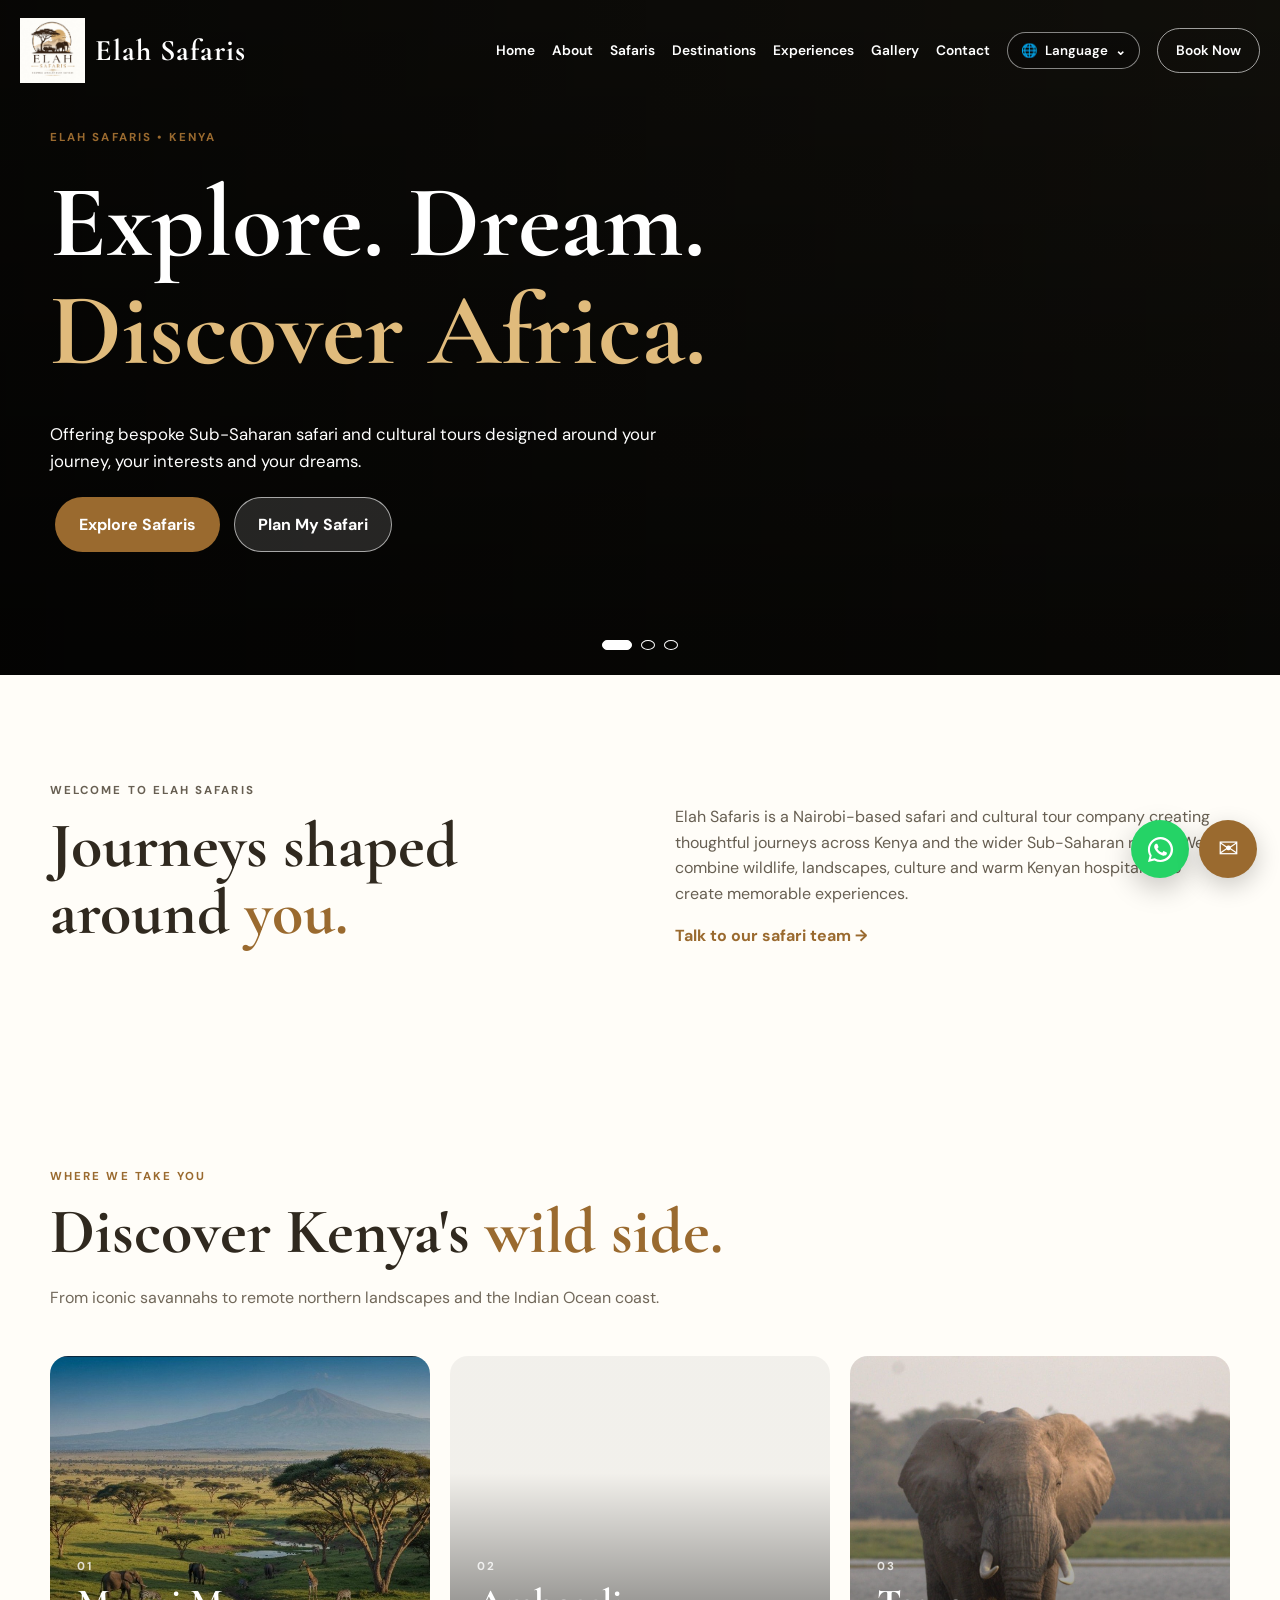
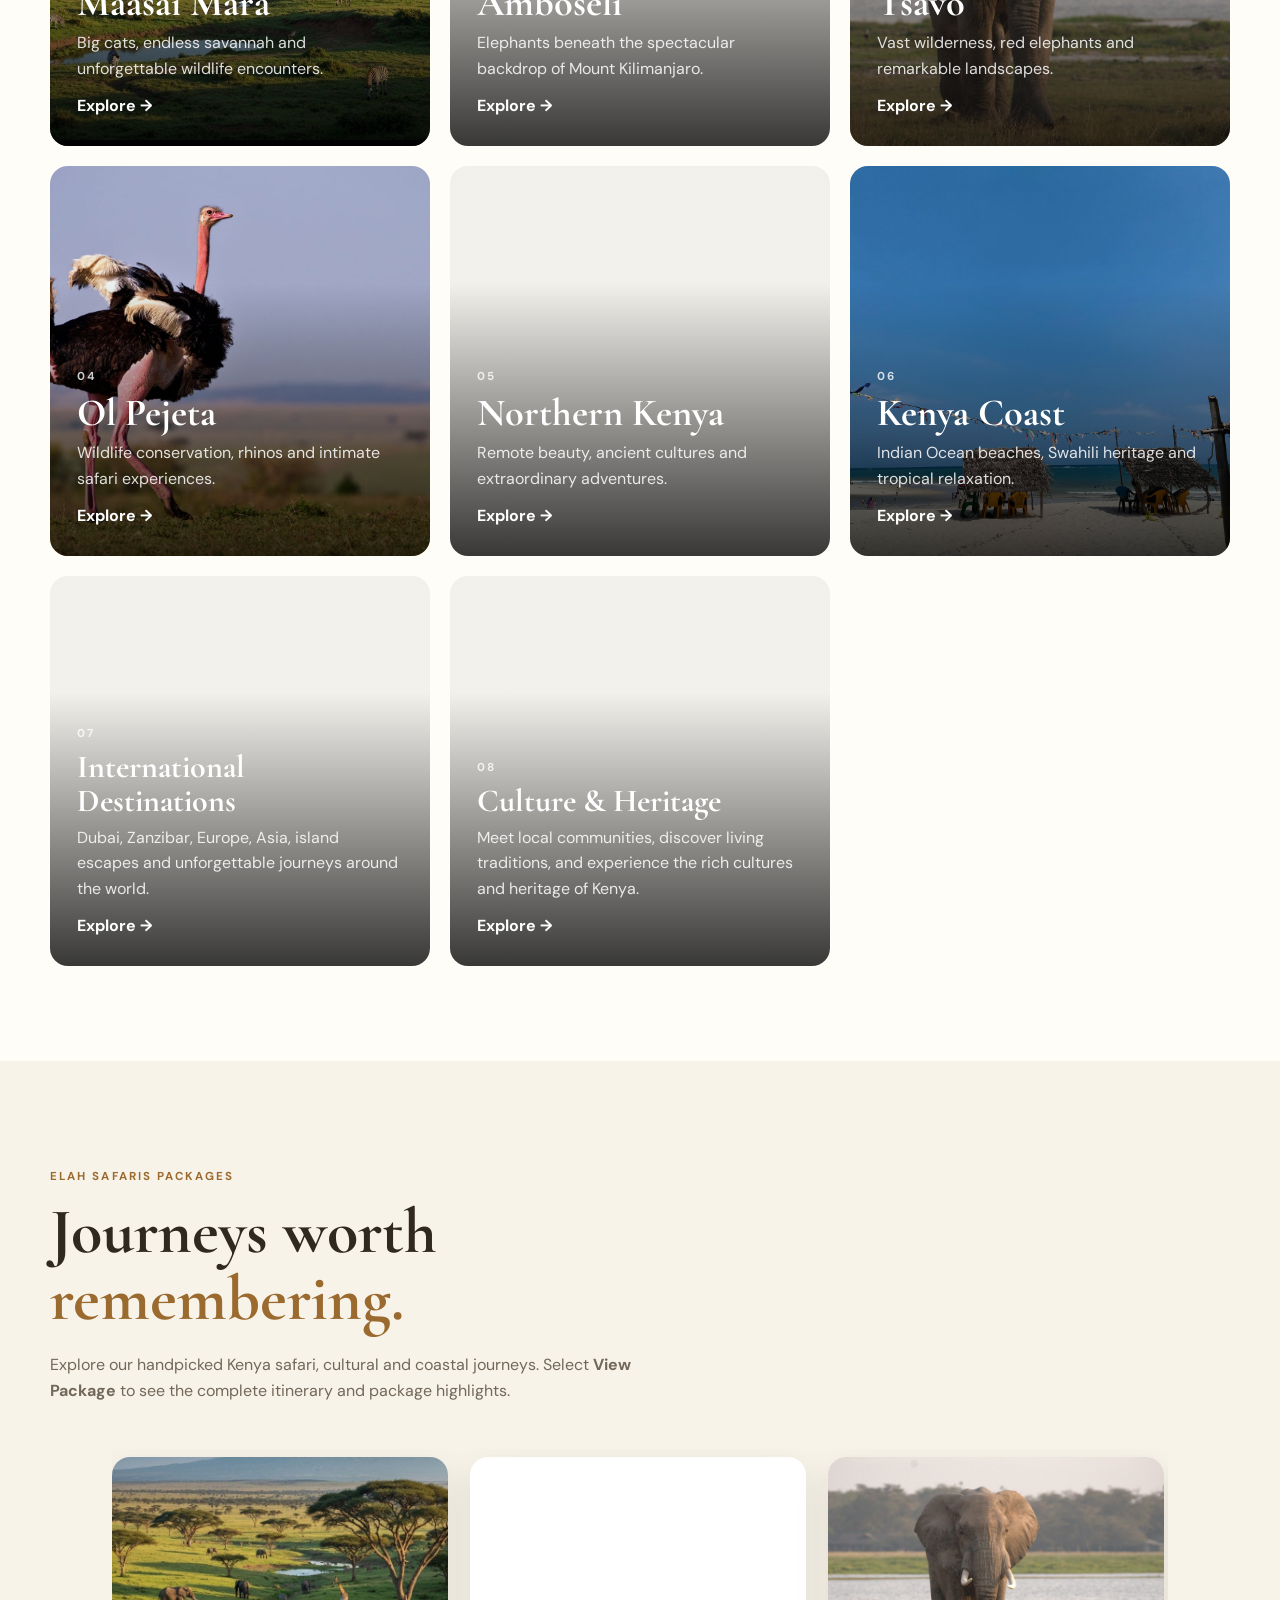
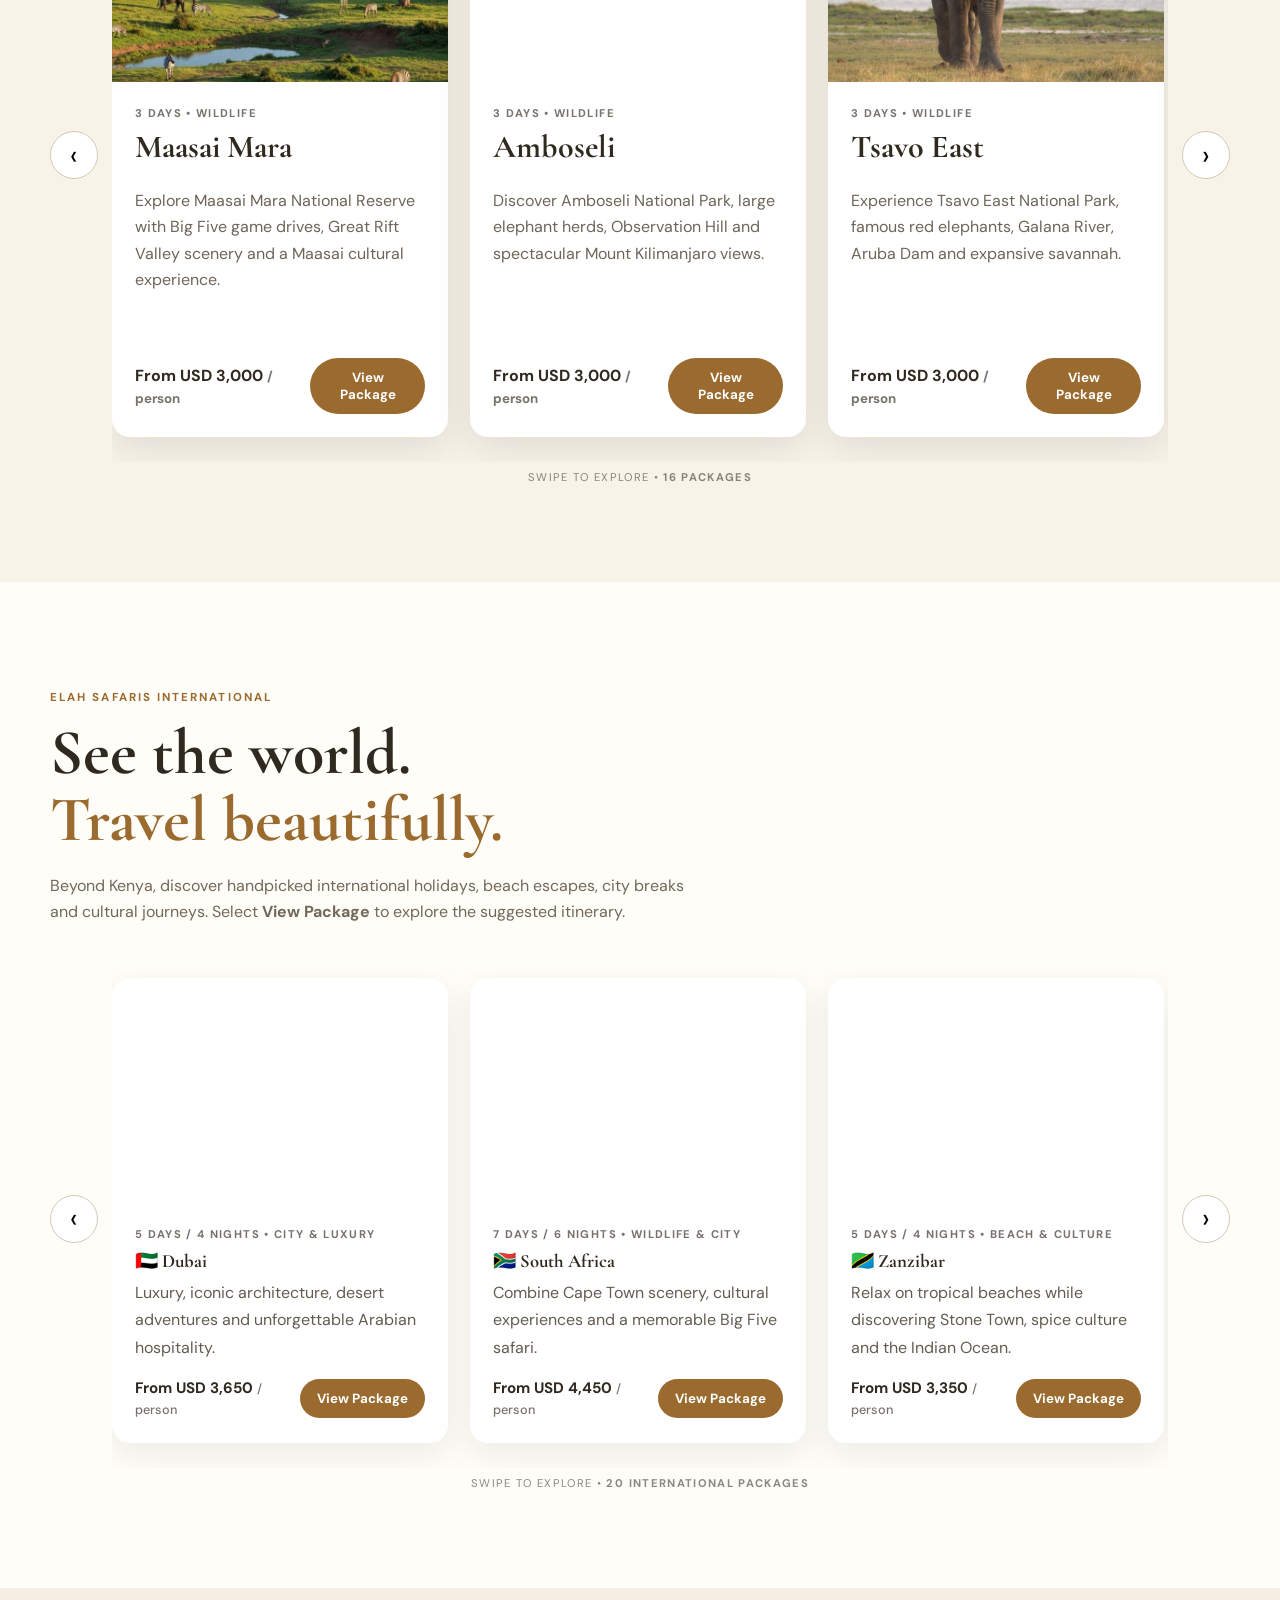
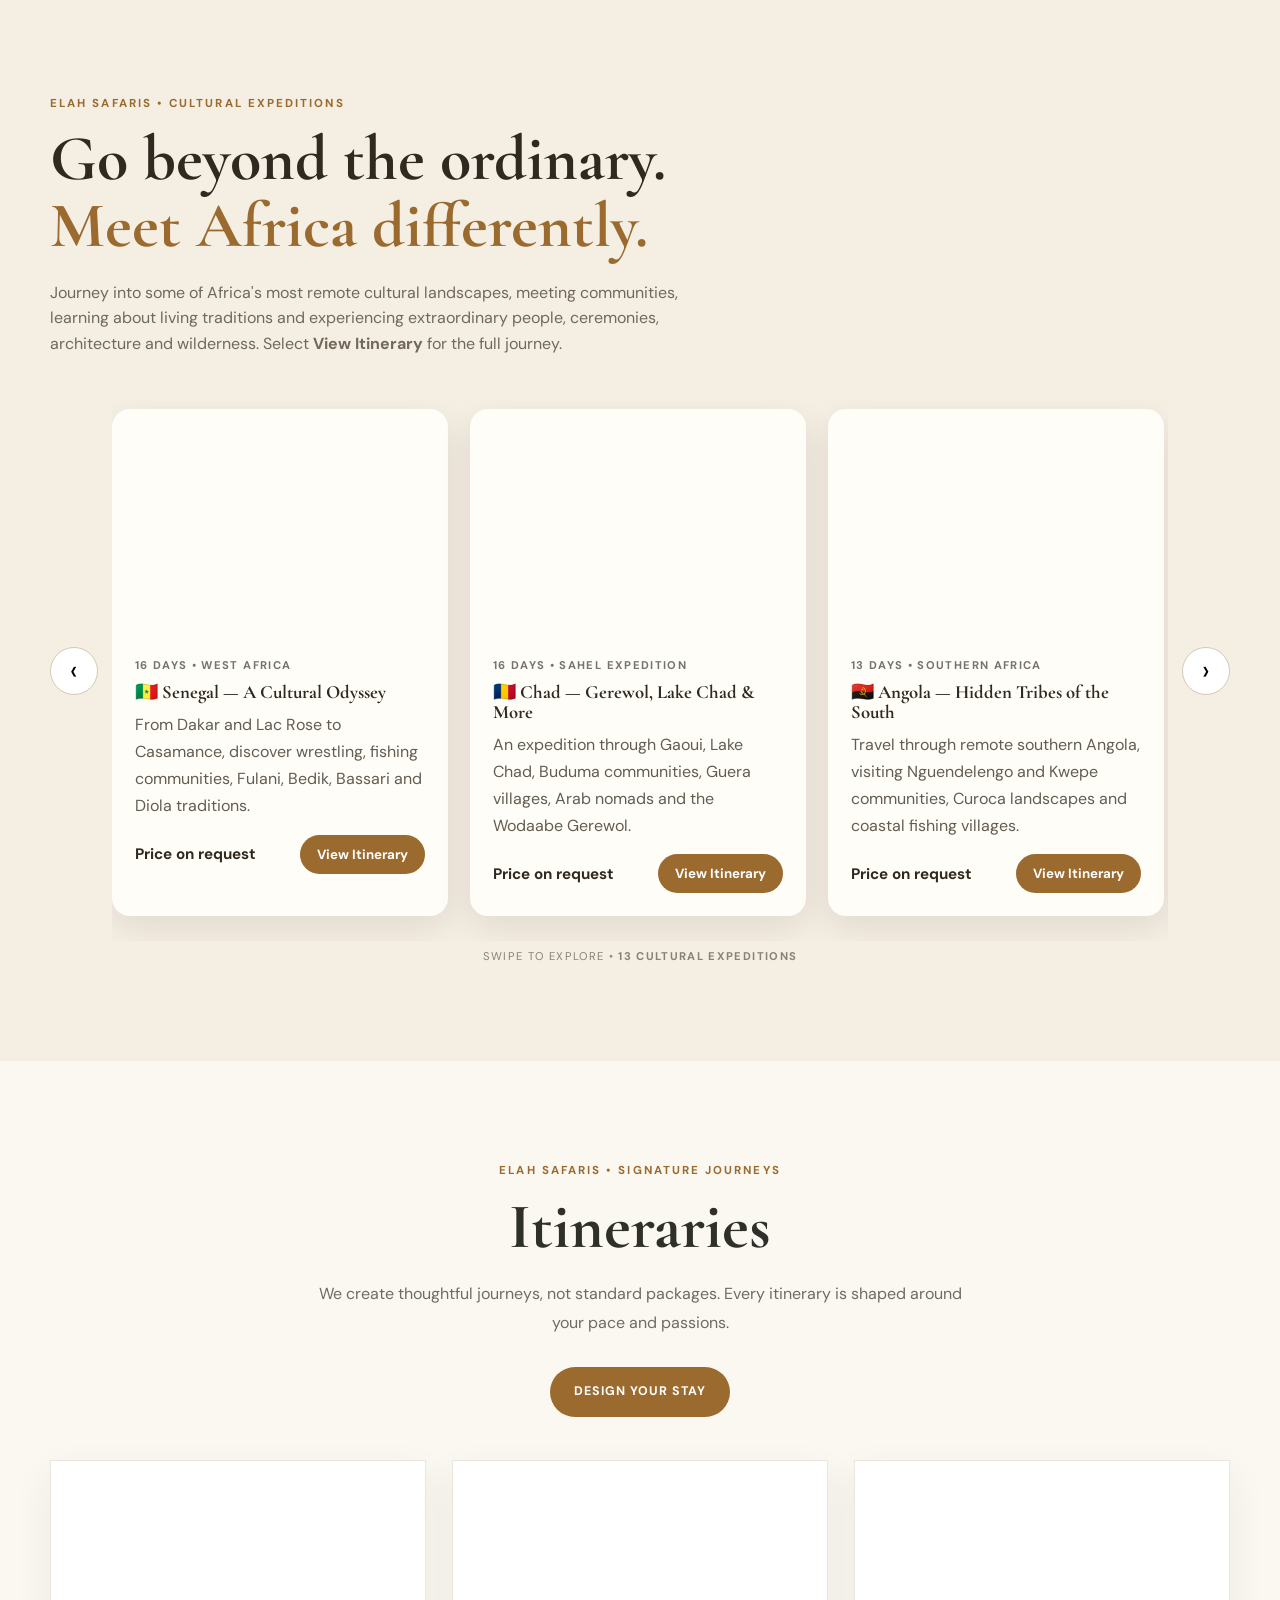
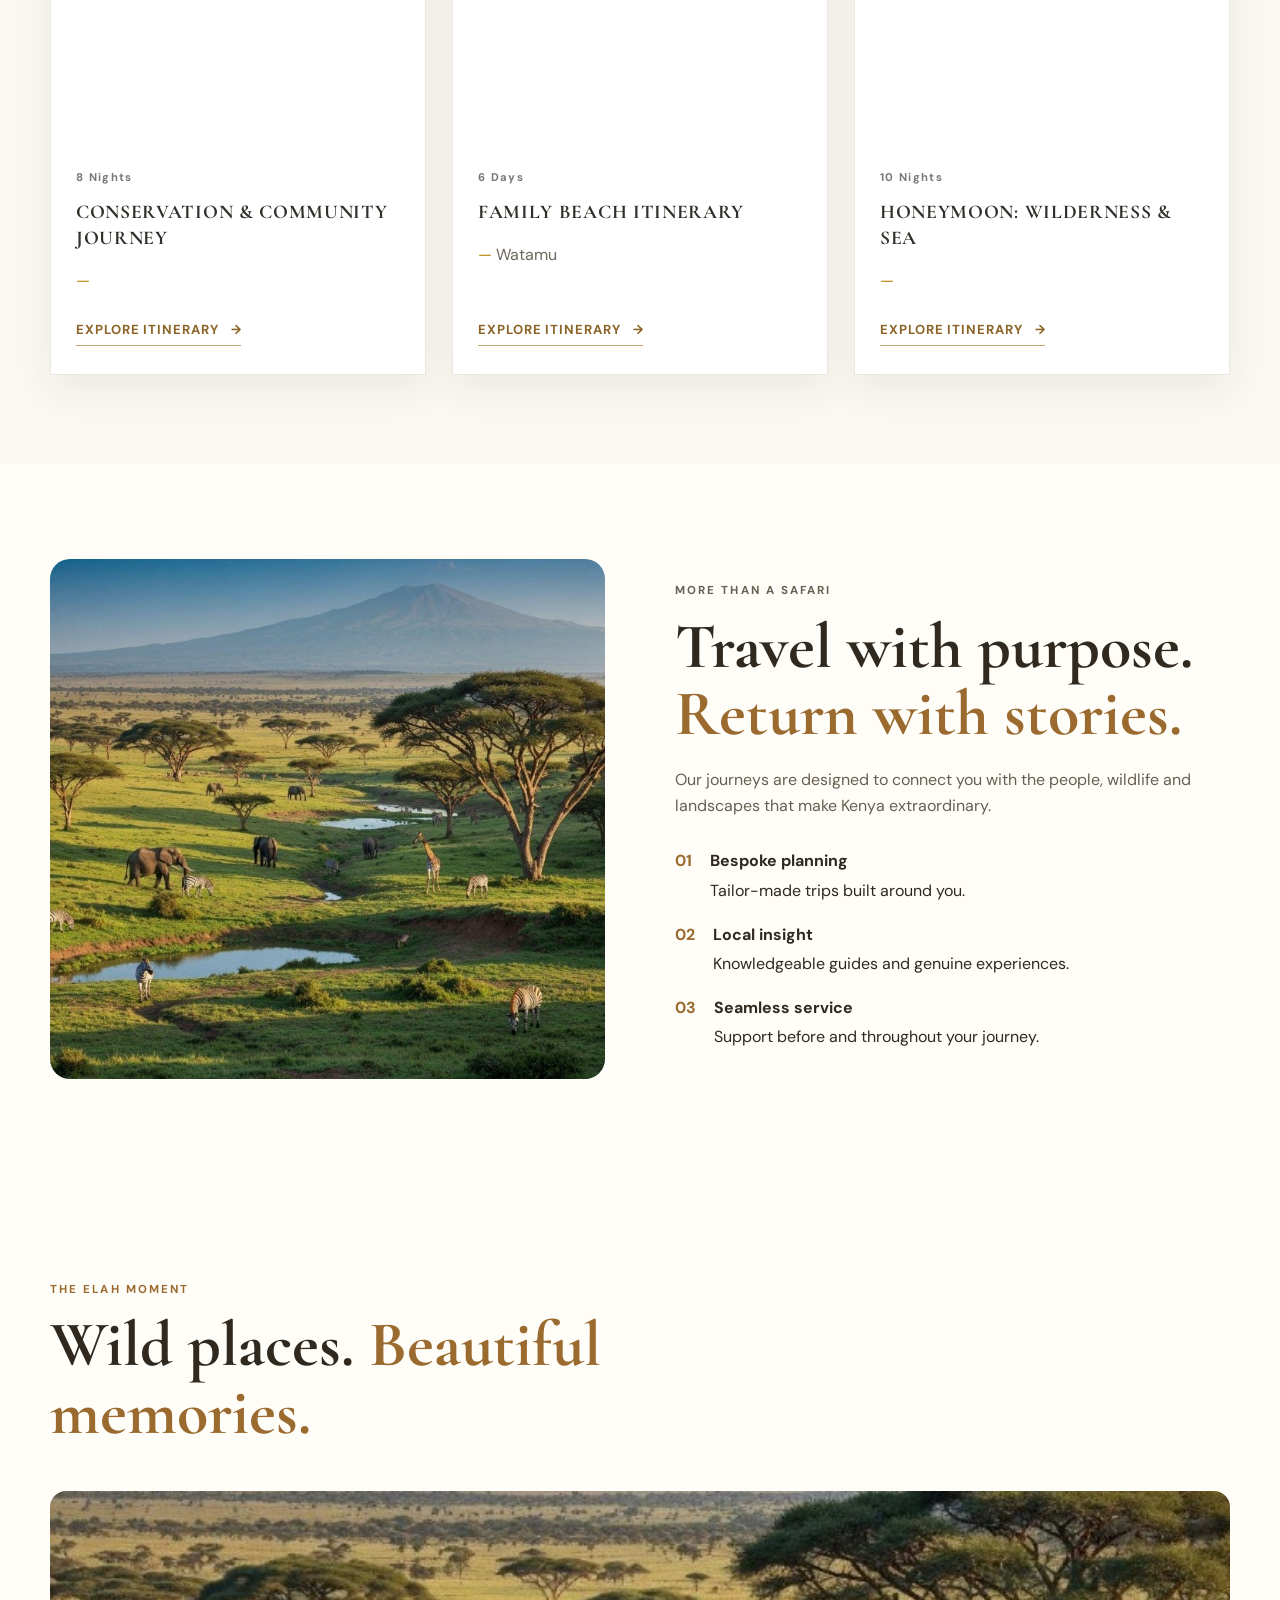
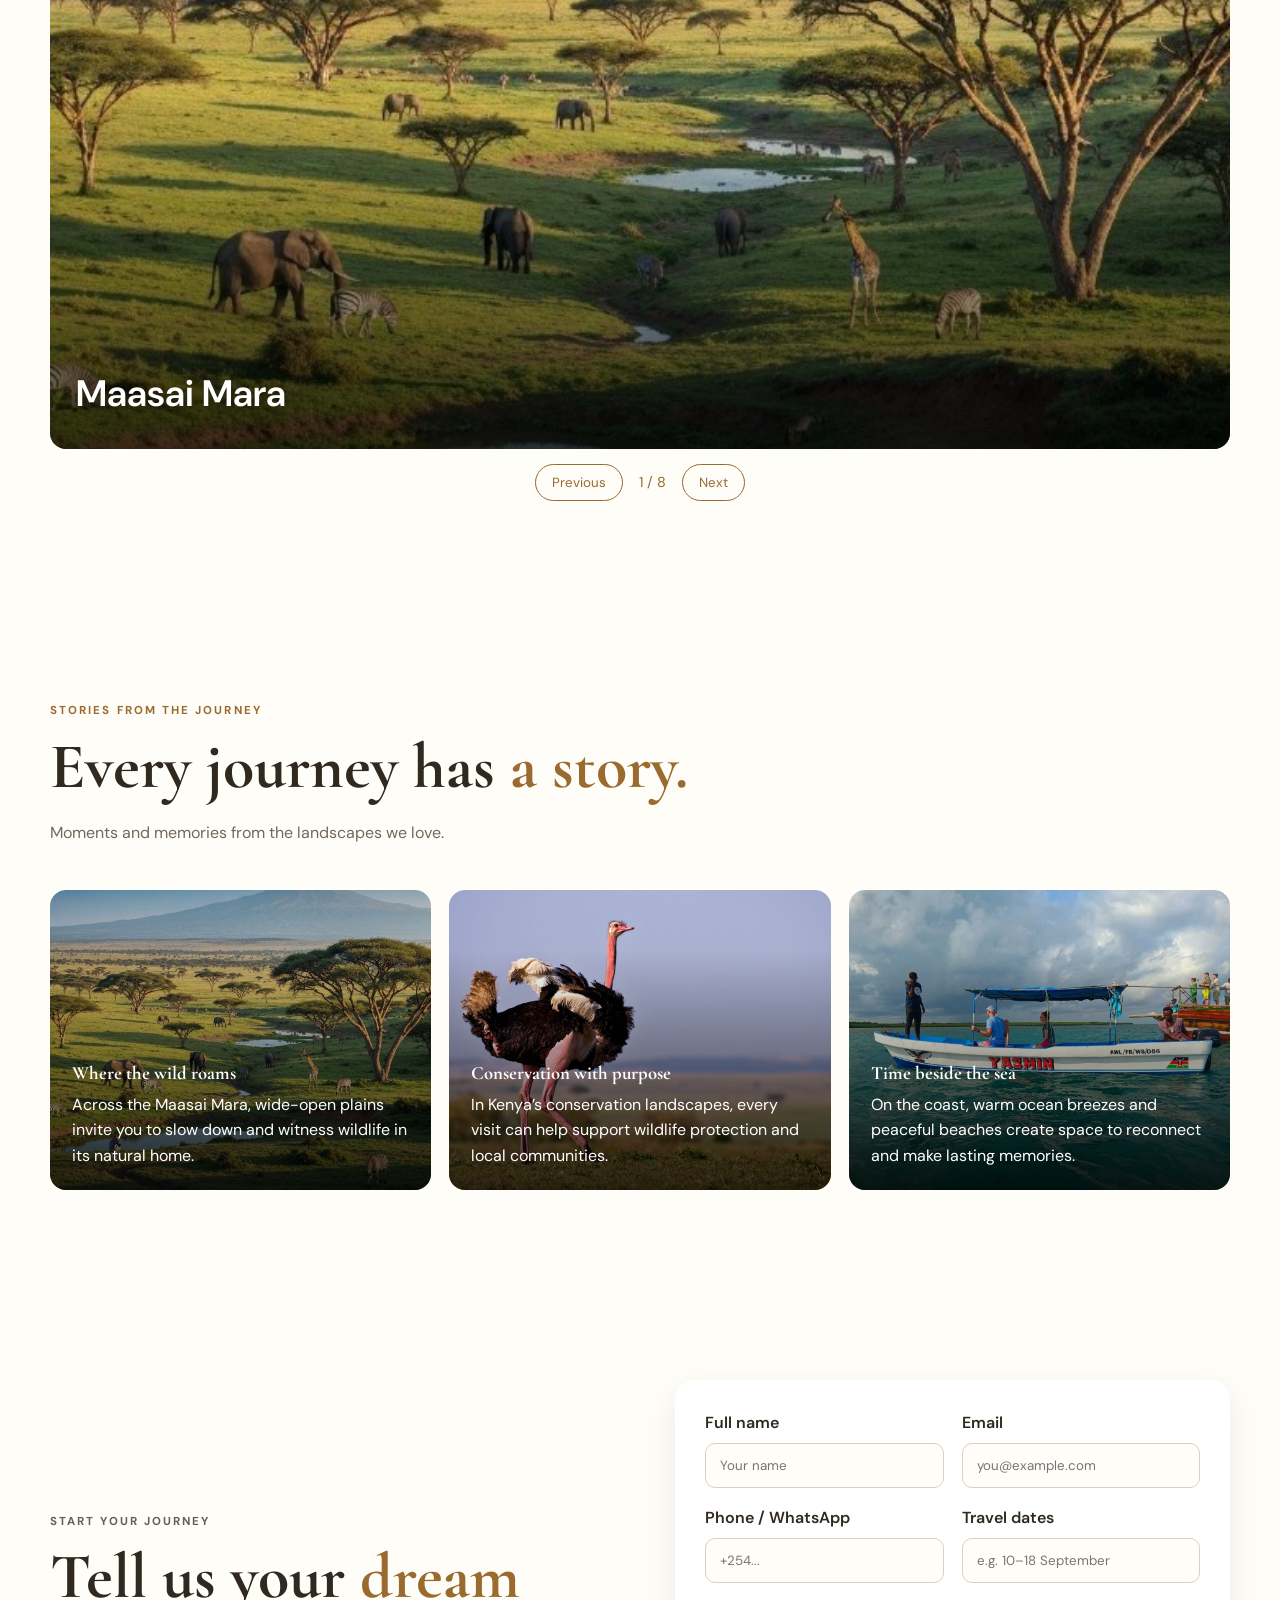
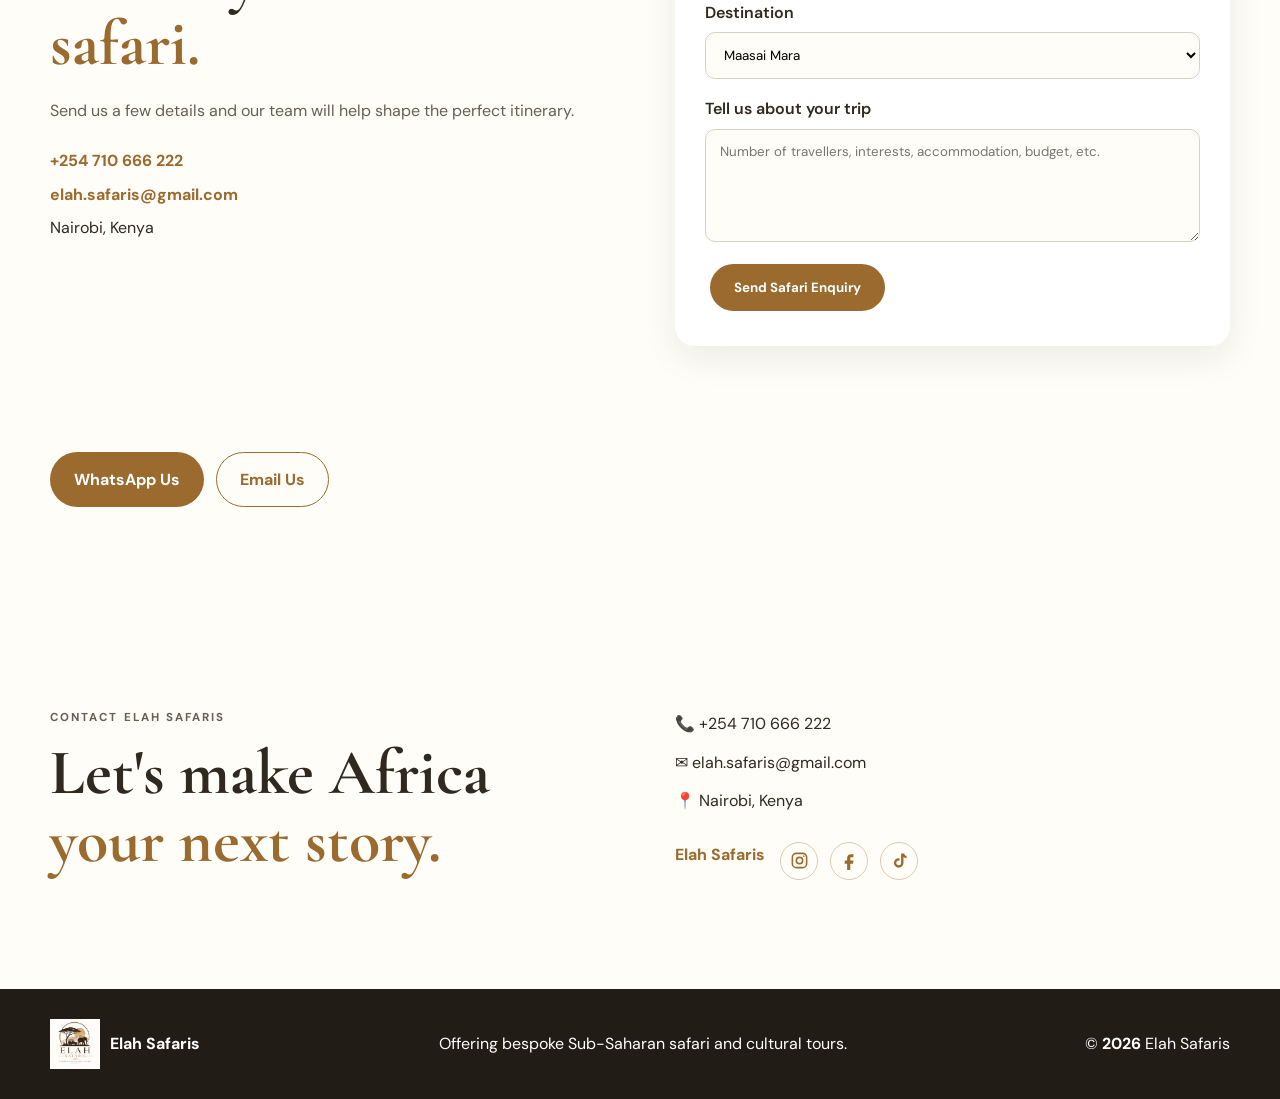
==== commit 15a23dd6: "Add files via upload" ====
--- a/index.html
+++ b/index.html
@@ -3256,7 +3256,7 @@
   <div class="elah-itinerary-grid">
     <article class="elah-itinerary-card">
       <a class="elah-itinerary-photo" href="package1.html" aria-label="Conservation and Community Journey" style="background-image:url('https://www.hemingways-collection.com/wp-content/uploads/2025/06/3_Activties_008_OlSekiJune23-1-scaled.jpg')"></a>
-      <div class="elah-itinerary-content"><span class="package-days">8 Nights</span><h3><a href="package1.html">CONSERVATION &amp; COMMUNITY JOURNEY</a></h3><ul><li>Eden Residence</li><li>Ol Seki Mara</li><li>River Camp Mara</li><li>Watamu</li></ul><a class="elah-itinerary-link" href="package1.html">Explore itinerary <span aria-hidden="true">→</span></a></div>
+      <div class="elah-itinerary-content"><span class="package-days">8 Nights</span><h3><a href="package1.html">CONSERVATION &amp; COMMUNITY JOURNEY</a></h3><ul><li></li></ul><a class="elah-itinerary-link" href="package1.html">Explore itinerary <span aria-hidden="true">→</span></a></div>
     </article>
     <article class="elah-itinerary-card">
       <a class="elah-itinerary-photo" href="package2.html" aria-label="Family Beach Itinerary" style="background-image:url('https://www.hemingways-collection.com/wp-content/uploads/2025/06/Itinerary-banner-scaled-e1757529515873.webp')"></a>
@@ -3264,7 +3264,7 @@
     </article>
     <article class="elah-itinerary-card">
       <a class="elah-itinerary-photo" href="package3.html" aria-label="Honeymoon Wilderness and Sea" style="background-image:url('https://www.hemingways-collection.com/wp-content/uploads/2025/06/Beach-walk-2-1-scaled.jpg')"></a>
-      <div class="elah-itinerary-content"><span class="package-days">10 Nights</span><h3><a href="package3.html">HONEYMOON: WILDERNESS &amp; SEA</a></h3><ul><li>Eden Residence</li><li>River Camp Mara</li><li>Watamu</li></ul><a class="elah-itinerary-link" href="package3.html">Explore itinerary <span aria-hidden="true">→</span></a></div>
+      <div class="elah-itinerary-content"><span class="package-days">10 Nights</span><h3><a href="package3.html">HONEYMOON: WILDERNESS &amp; SEA</a></h3><ul><li></li></ul><a class="elah-itinerary-link" href="package3.html">Explore itinerary <span aria-hidden="true">→</span></a></div>
     </article>
   </div>
 </div>
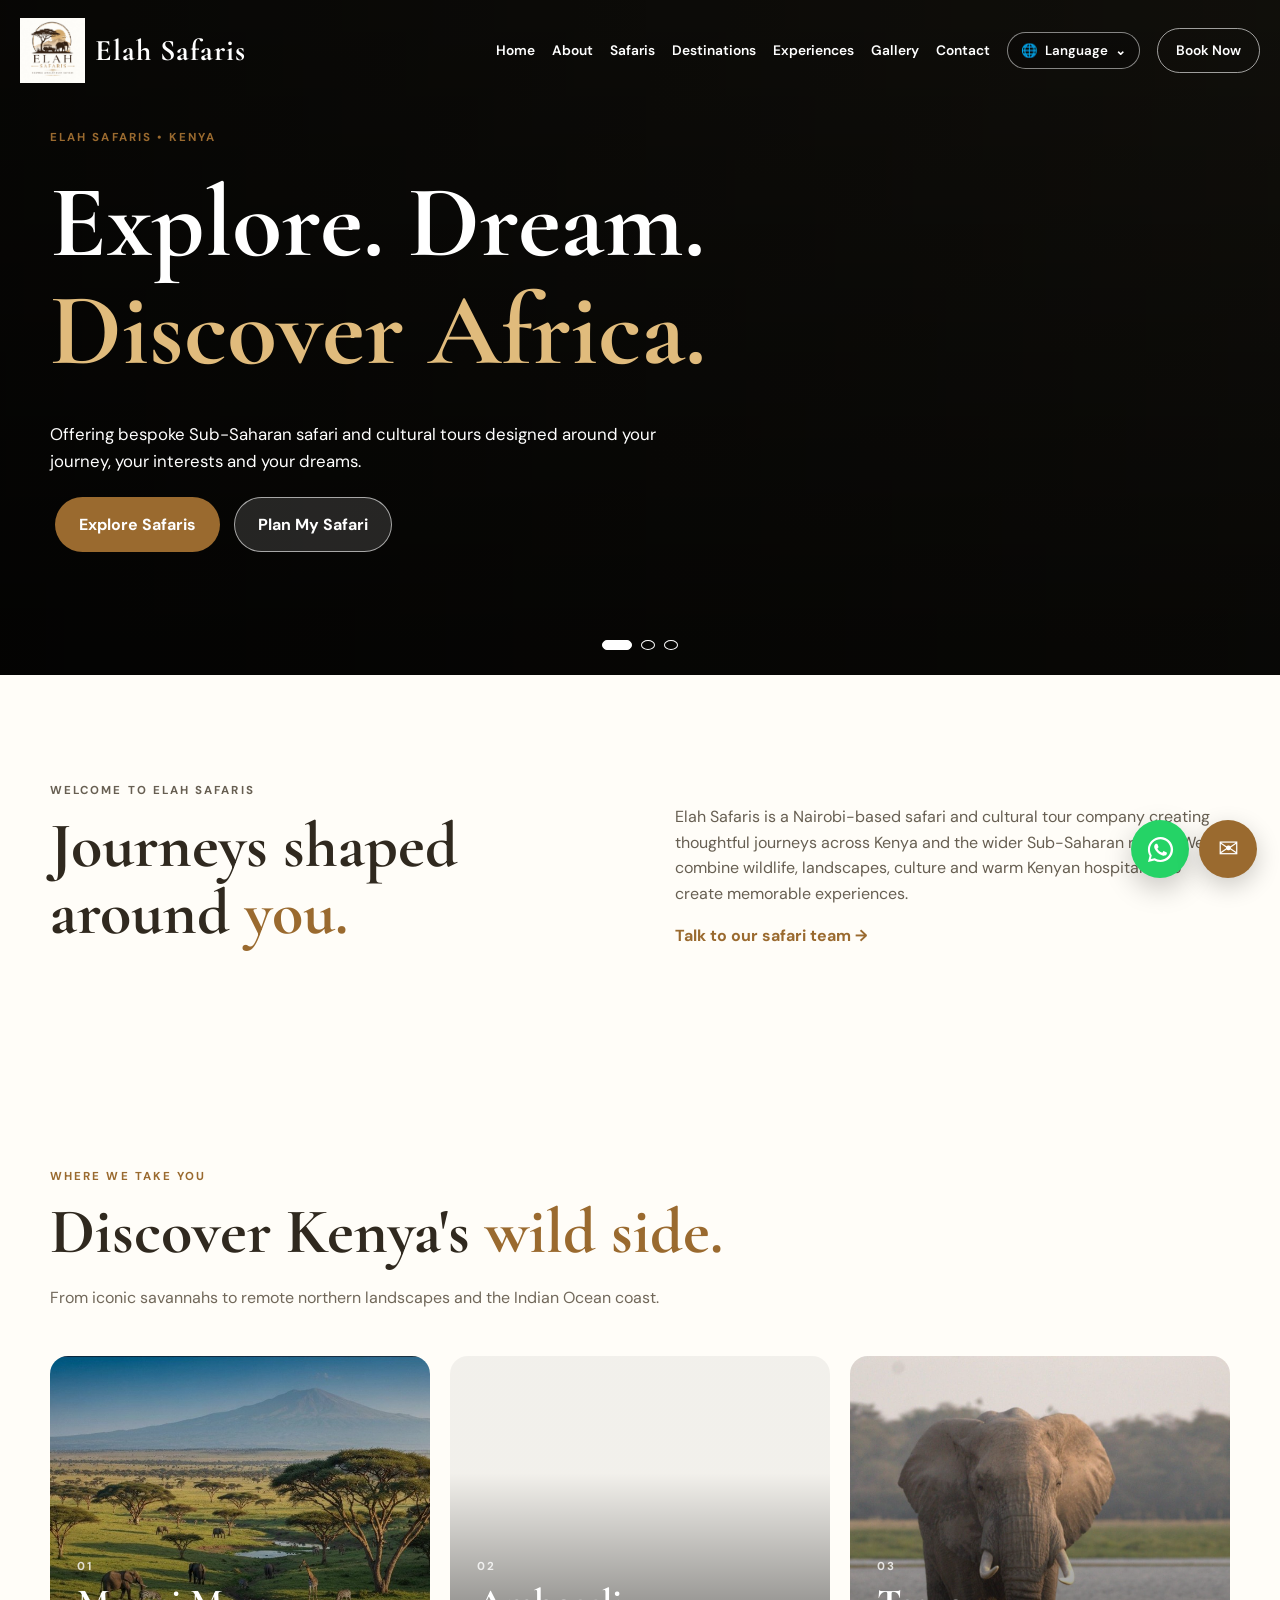
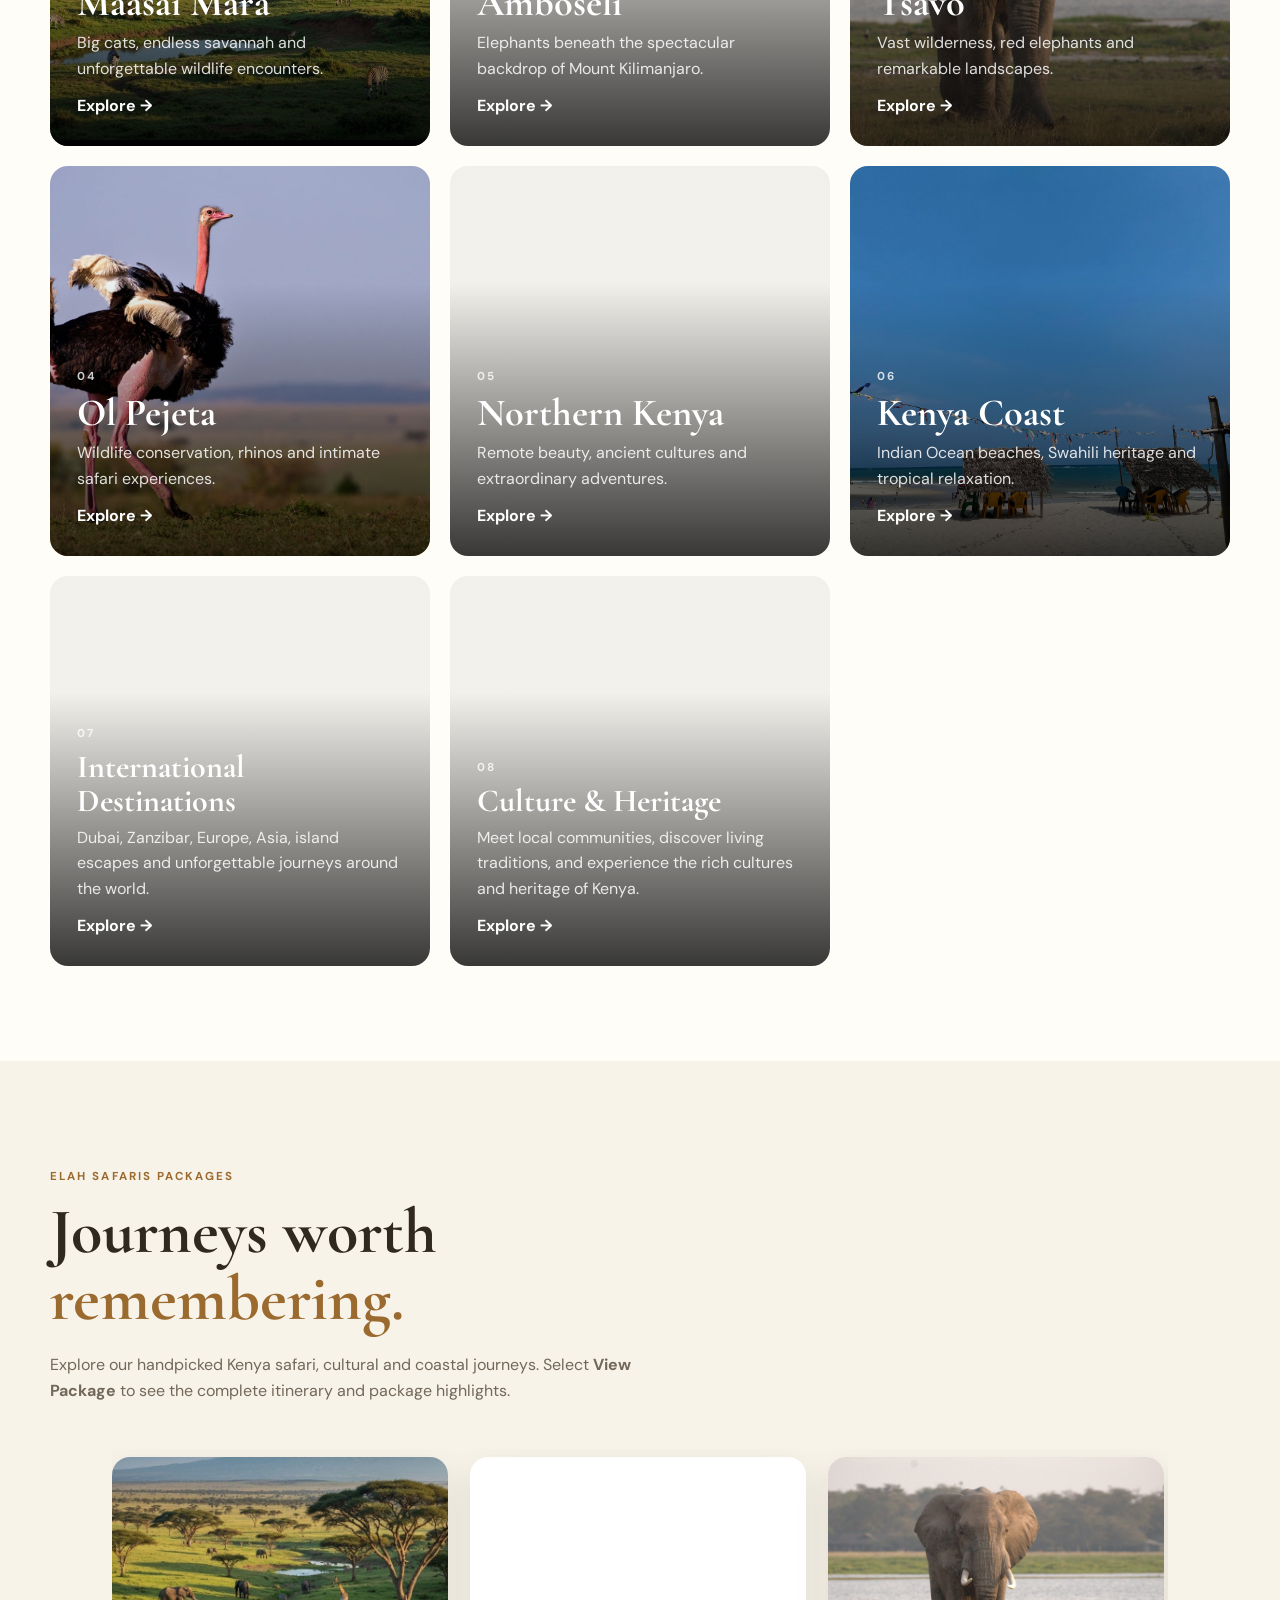
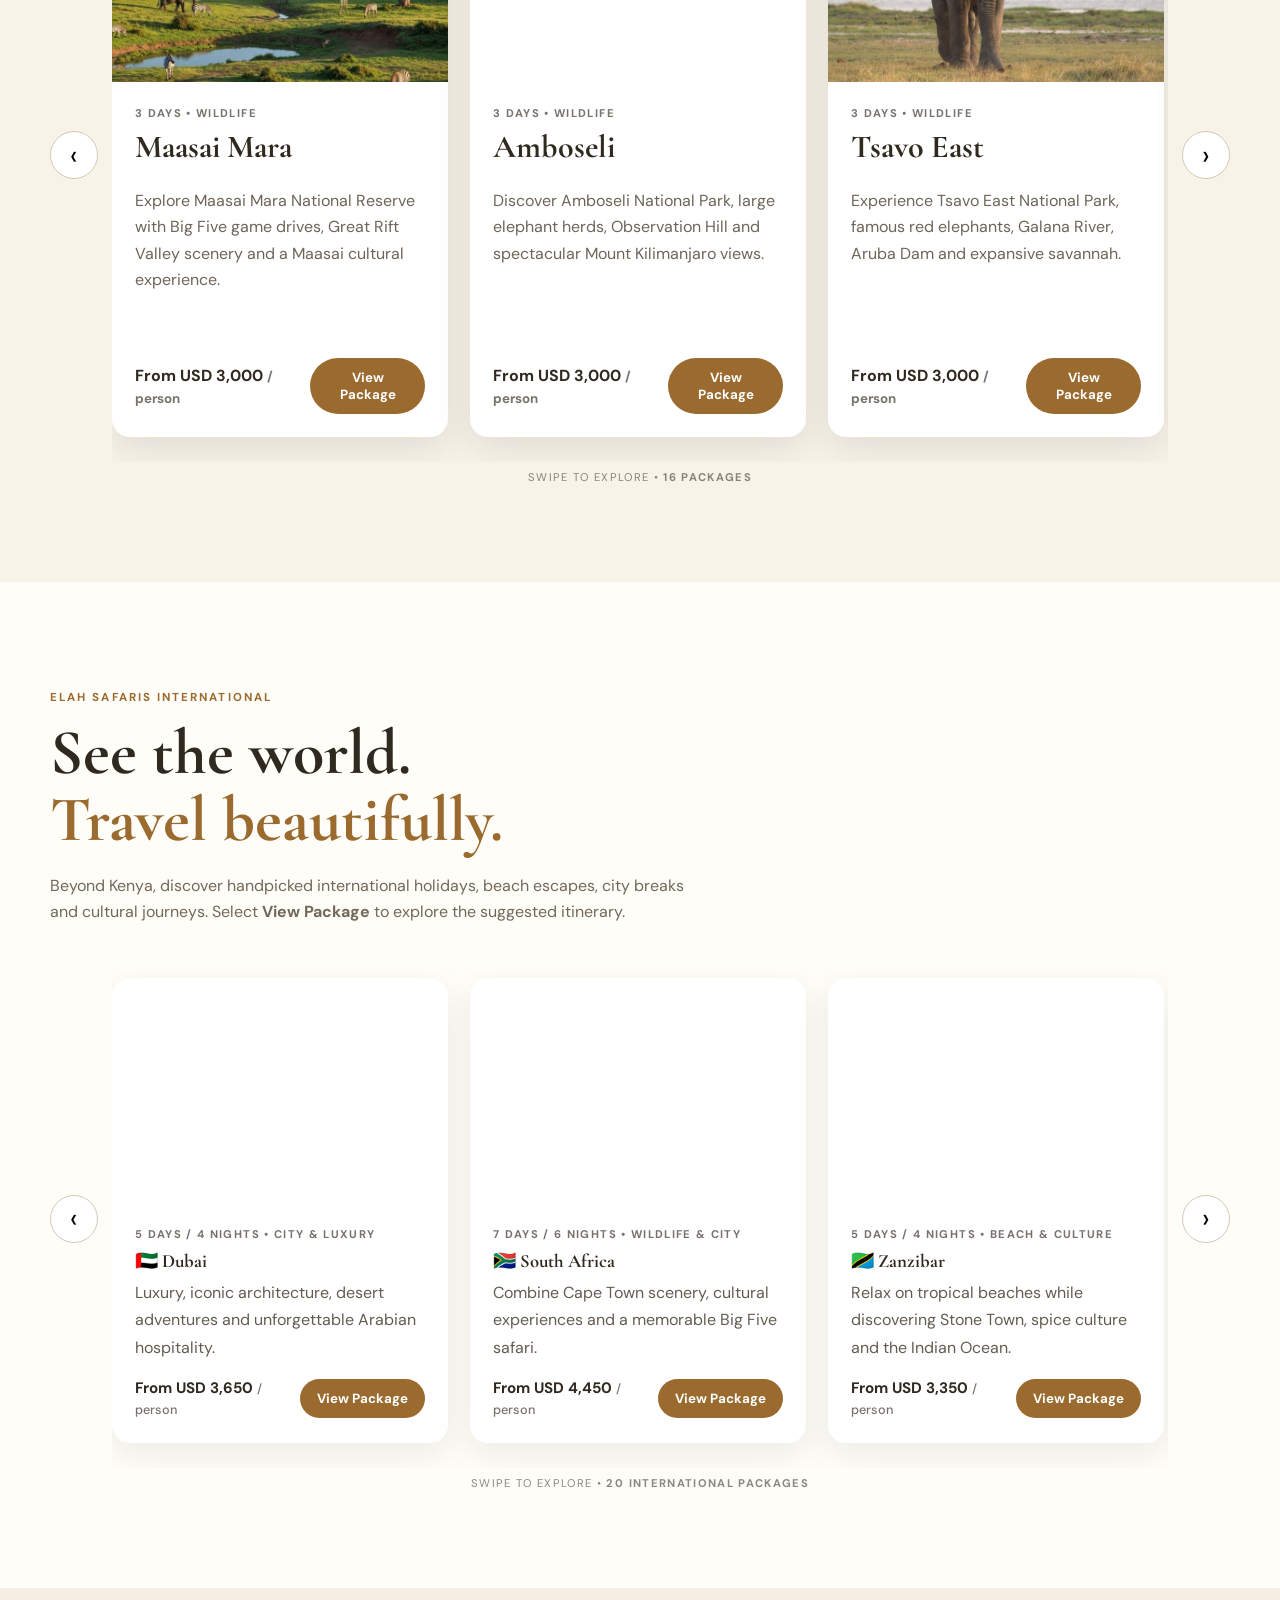
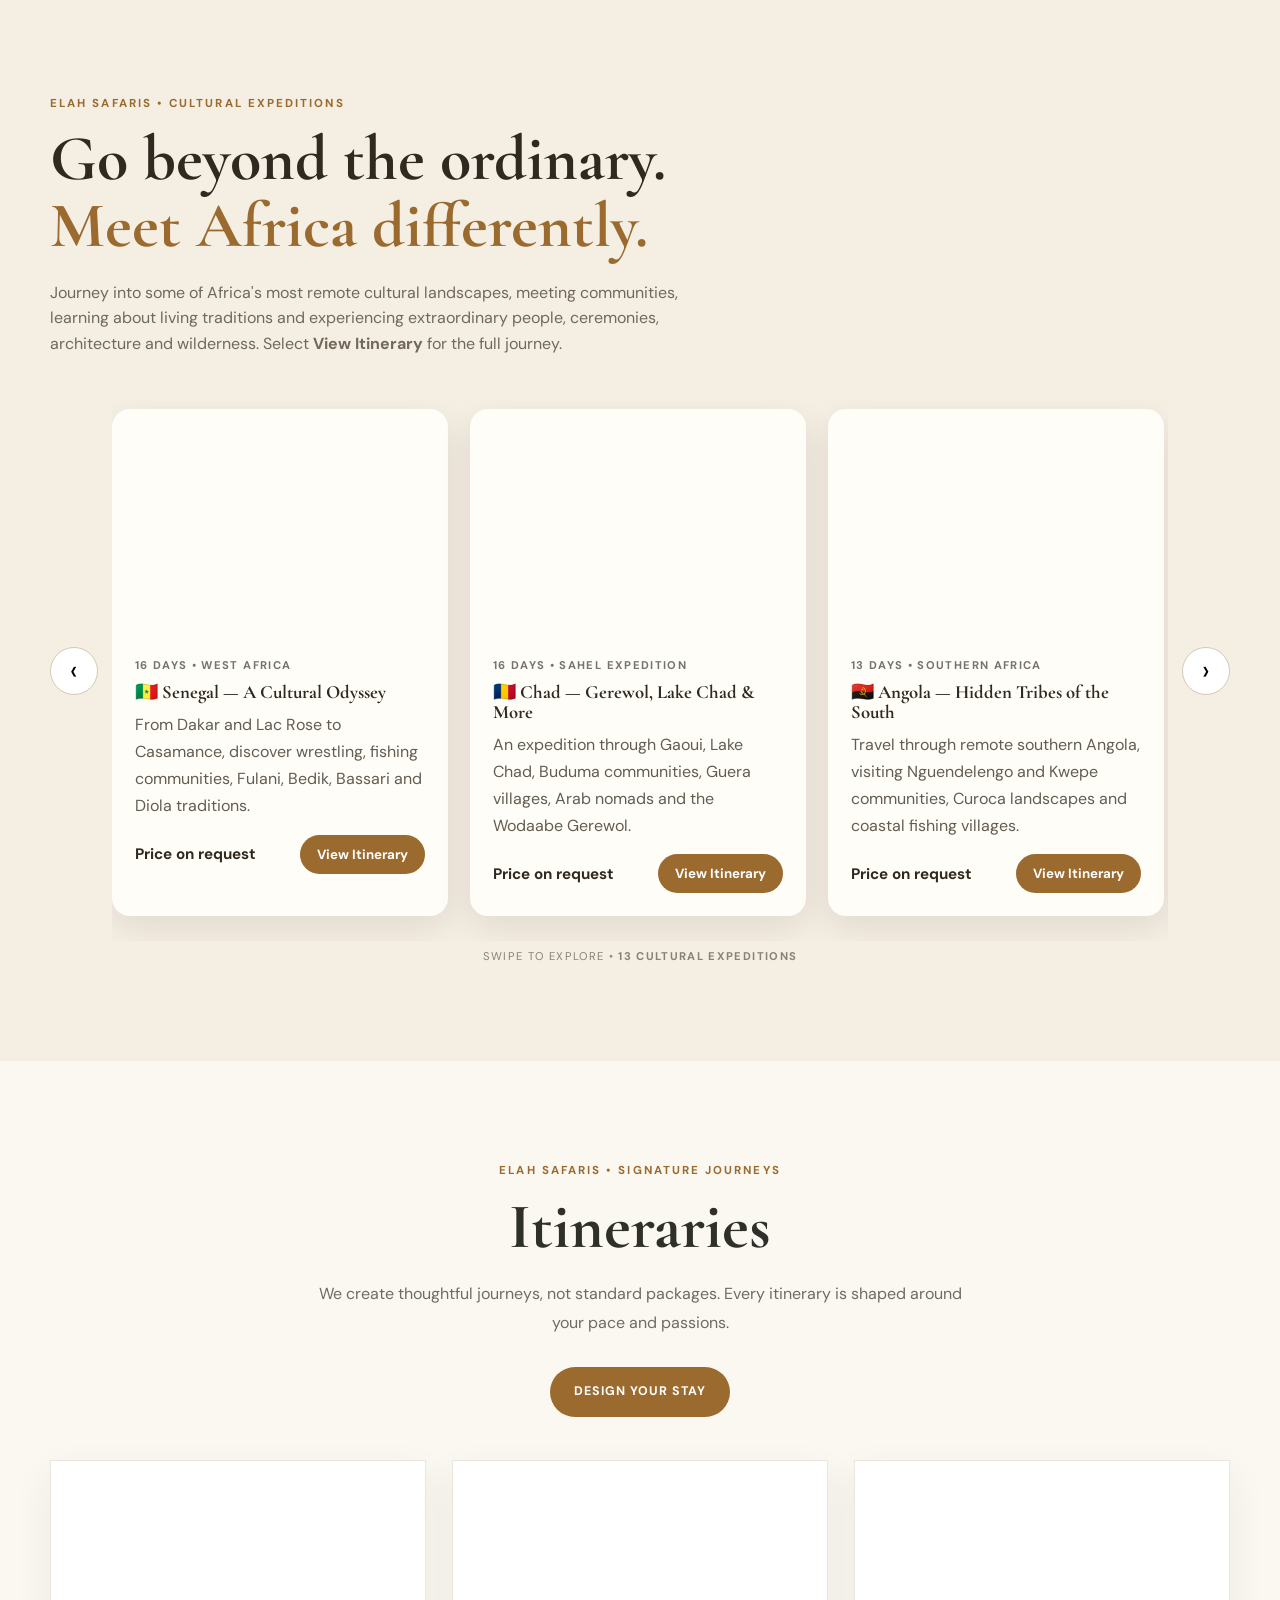
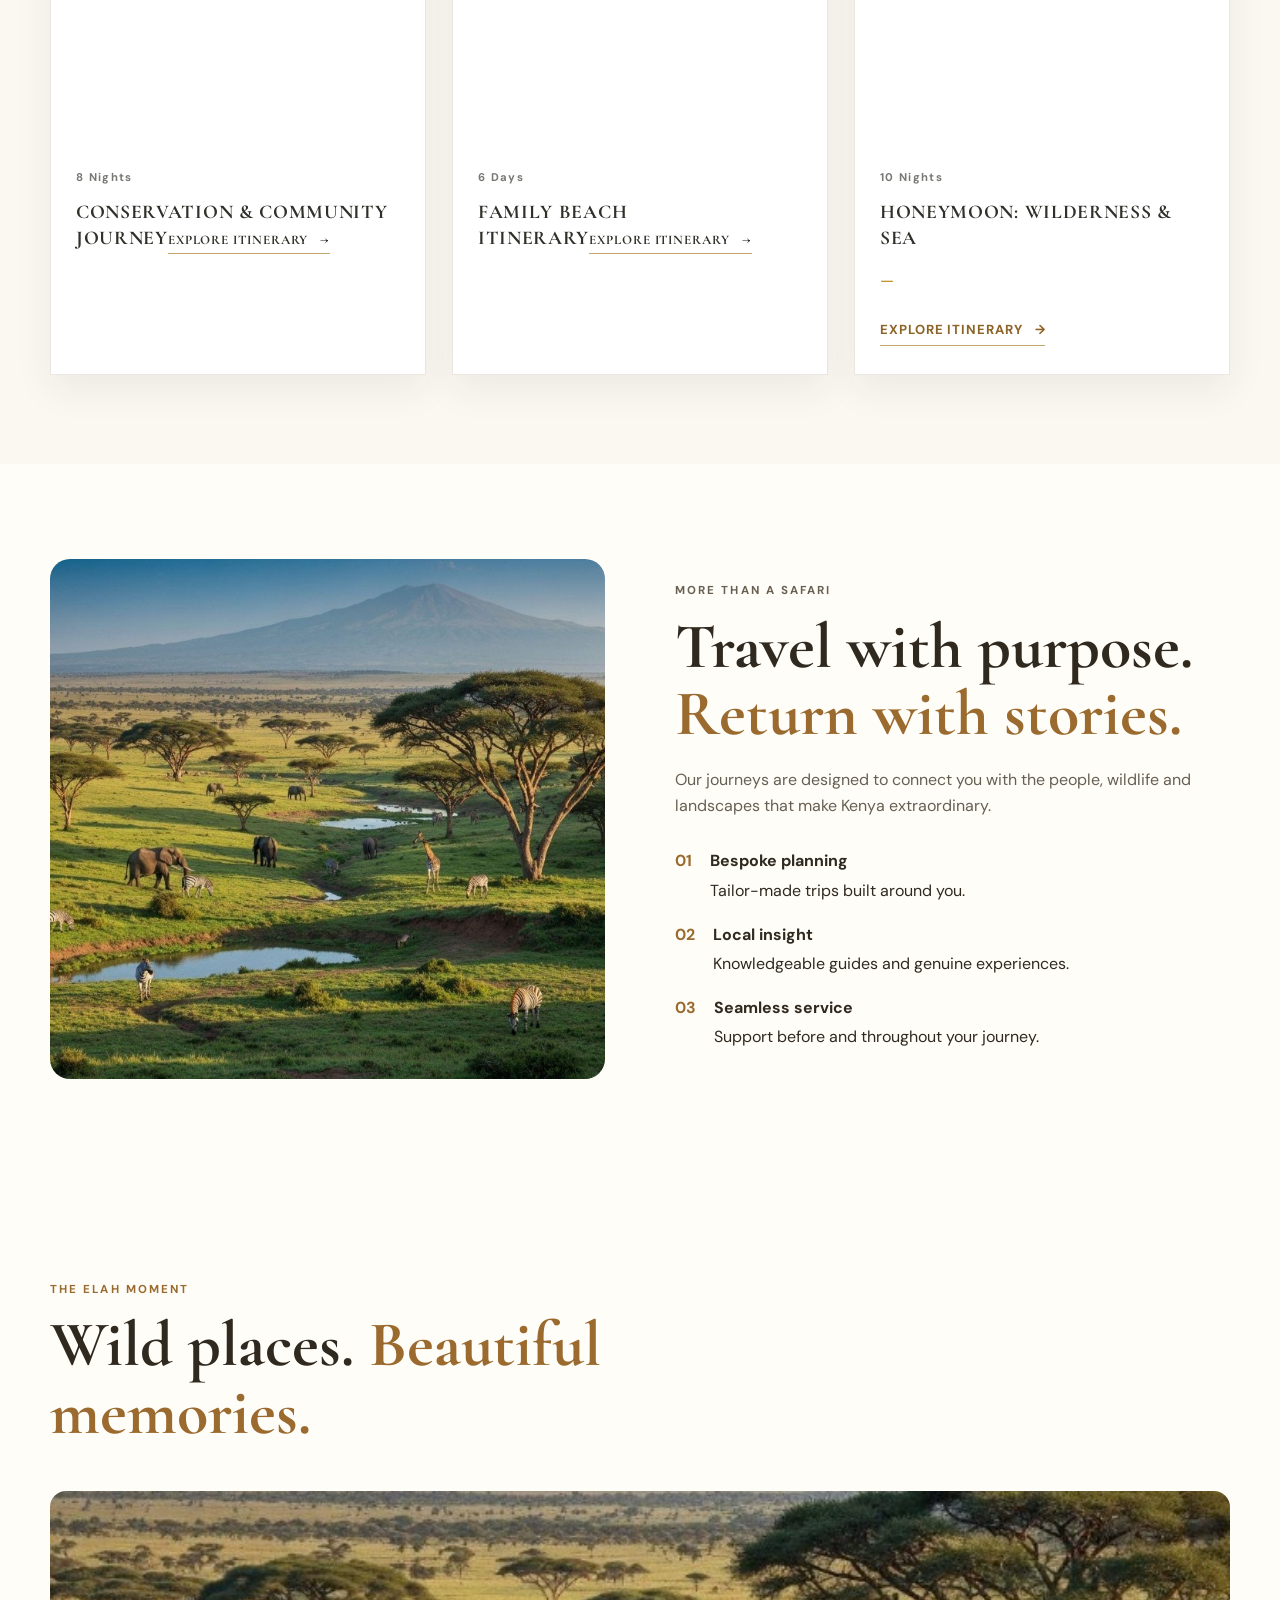
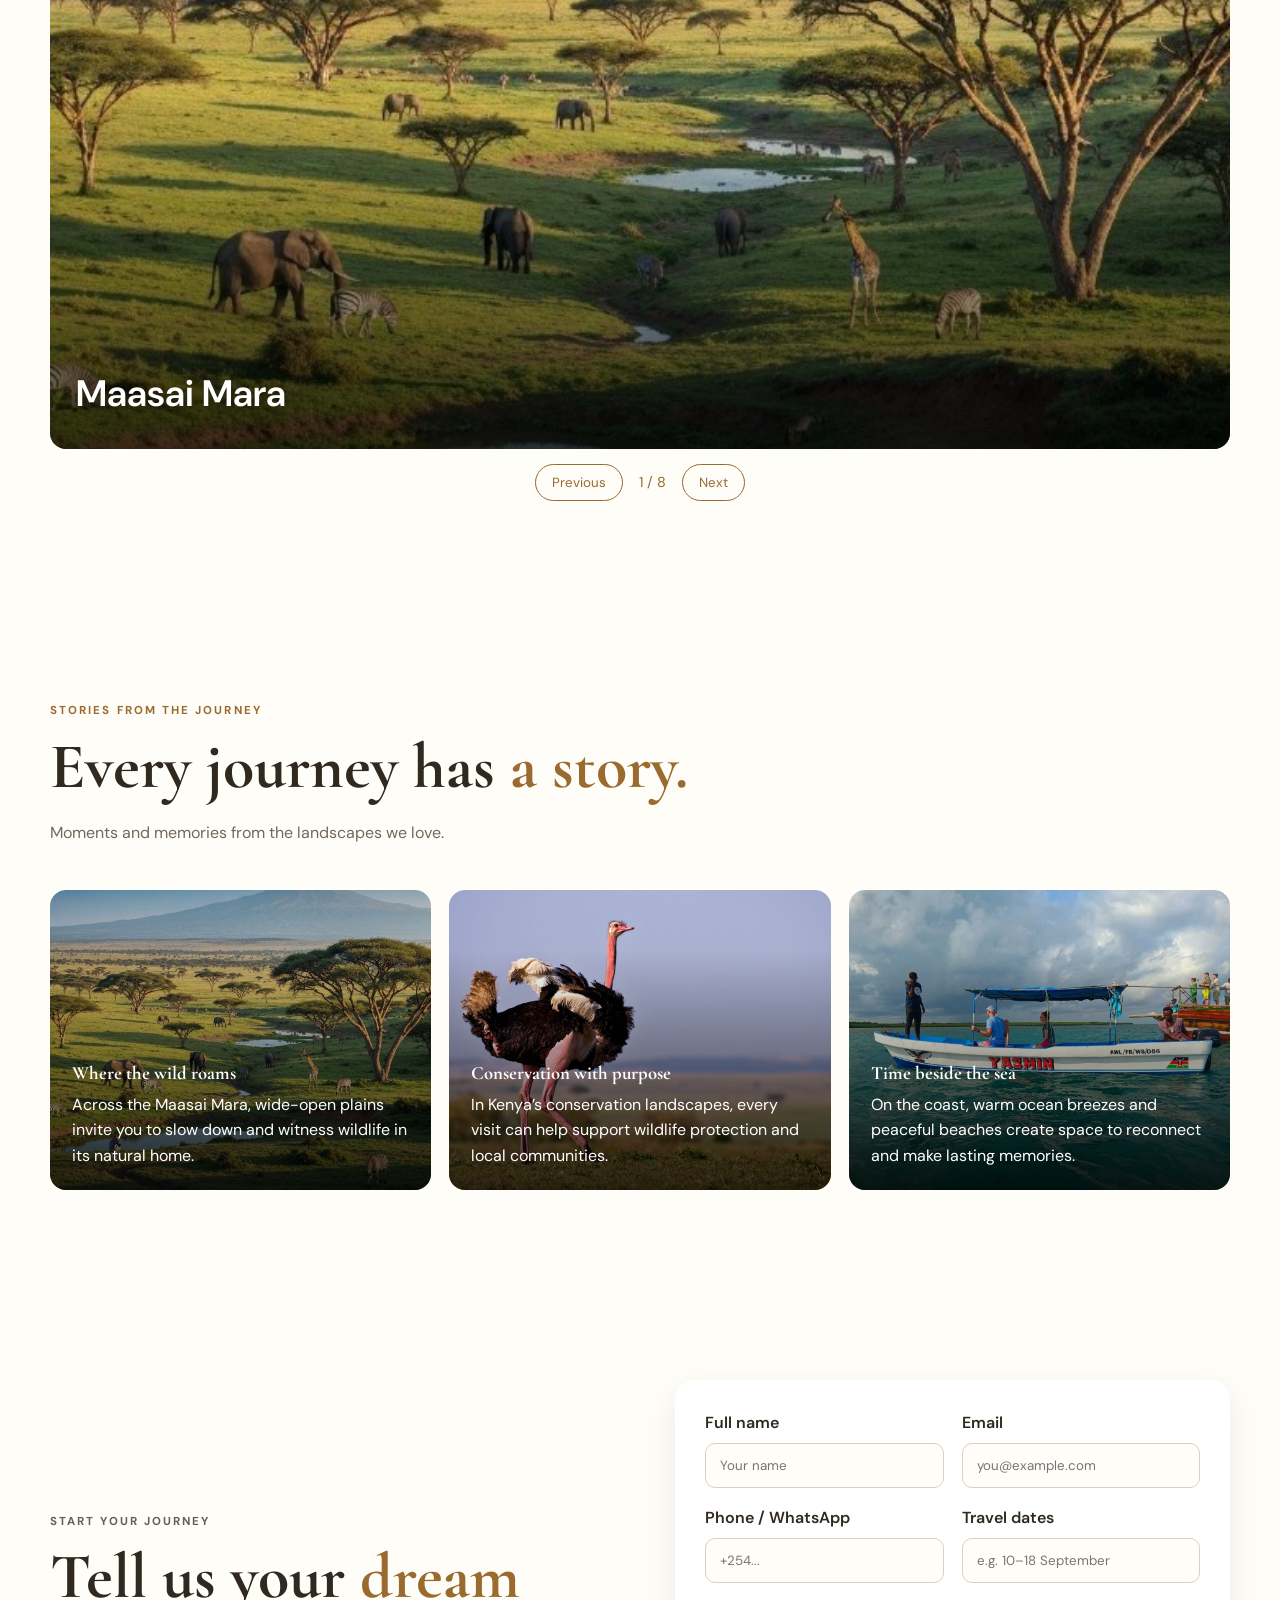
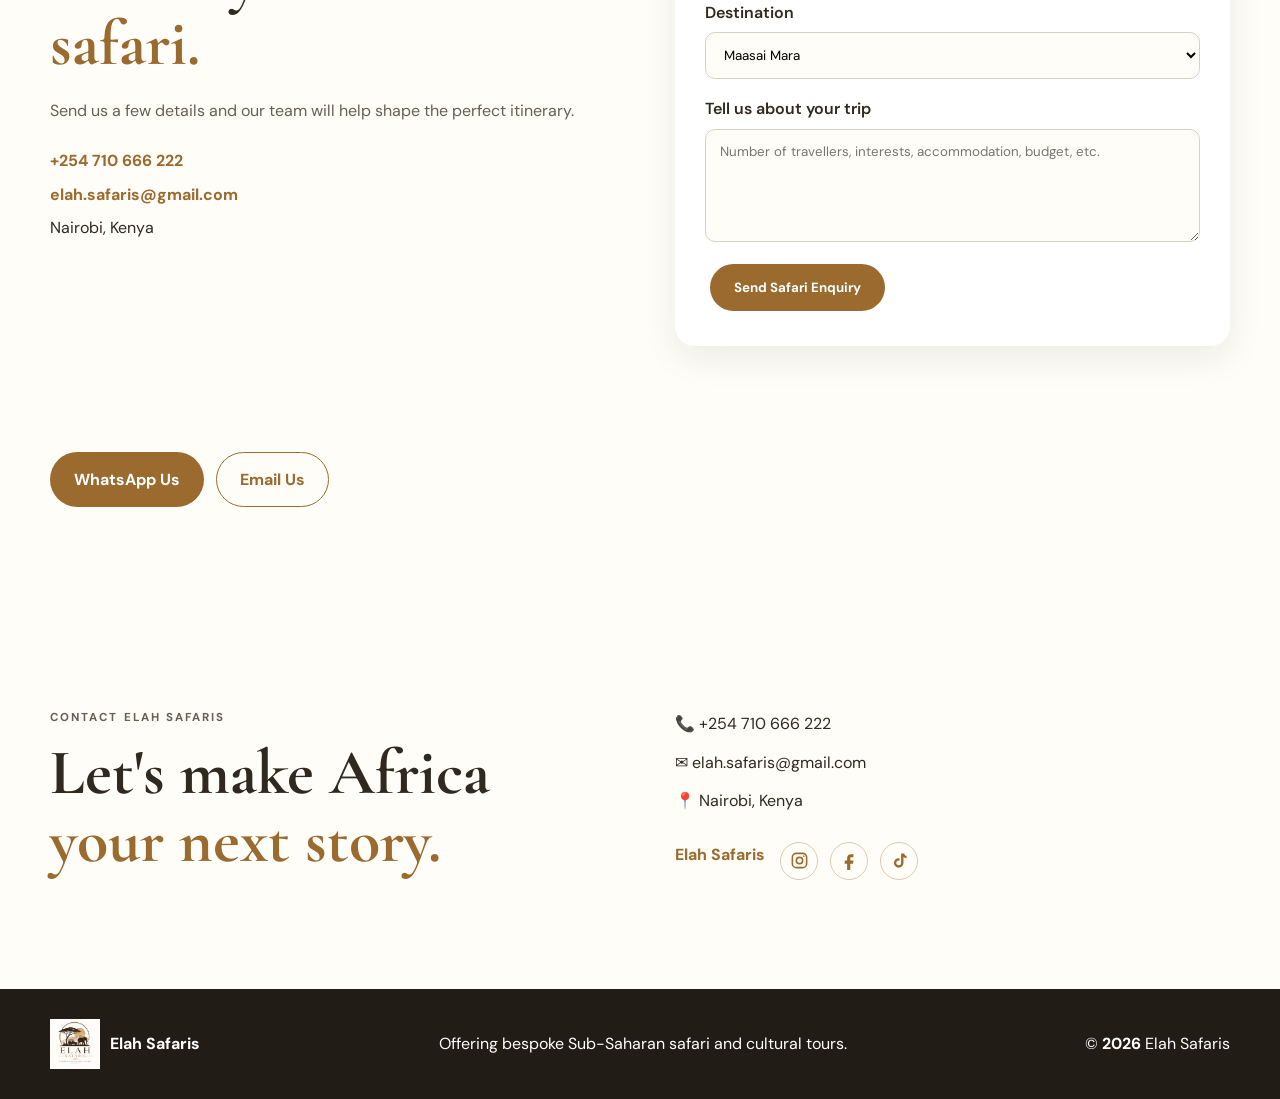
==== commit 64940f9e: "Add files via upload" ====
--- a/index.html
+++ b/index.html
@@ -3256,11 +3256,11 @@
   <div class="elah-itinerary-grid">
     <article class="elah-itinerary-card">
       <a class="elah-itinerary-photo" href="package1.html" aria-label="Conservation and Community Journey" style="background-image:url('https://www.hemingways-collection.com/wp-content/uploads/2025/06/3_Activties_008_OlSekiJune23-1-scaled.jpg')"></a>
-      <div class="elah-itinerary-content"><span class="package-days">8 Nights</span><h3><a href="package1.html">CONSERVATION &amp; COMMUNITY JOURNEY</a></h3><ul><li></li></ul><a class="elah-itinerary-link" href="package1.html">Explore itinerary <span aria-hidden="true">→</span></a></div>
+      <div class="elah-itinerary-content"><span class="package-days">8 Nights</span><h3><a href="package1.html">CONSERVATION &amp; COMMUNITY JOURNEY</a></li></ul><a class="elah-itinerary-link" href="package1.html">Explore itinerary <span aria-hidden="true">→</span></a></div>
     </article>
     <article class="elah-itinerary-card">
       <a class="elah-itinerary-photo" href="package2.html" aria-label="Family Beach Itinerary" style="background-image:url('https://www.hemingways-collection.com/wp-content/uploads/2025/06/Itinerary-banner-scaled-e1757529515873.webp')"></a>
-      <div class="elah-itinerary-content"><span class="package-days">6 Days</span><h3><a href="package2.html">FAMILY BEACH ITINERARY</a></h3><ul><li>Watamu</li></ul><a class="elah-itinerary-link" href="package2.html">Explore itinerary <span aria-hidden="true">→</span></a></div>
+      <div class="elah-itinerary-content"><span class="package-days">6 Days</span><h3><a href="package2.html">FAMILY BEACH ITINERARY</a></li></ul><a class="elah-itinerary-link" href="package2.html">Explore itinerary <span aria-hidden="true">→</span></a></div>
     </article>
     <article class="elah-itinerary-card">
       <a class="elah-itinerary-photo" href="package3.html" aria-label="Honeymoon Wilderness and Sea" style="background-image:url('https://www.hemingways-collection.com/wp-content/uploads/2025/06/Beach-walk-2-1-scaled.jpg')"></a>
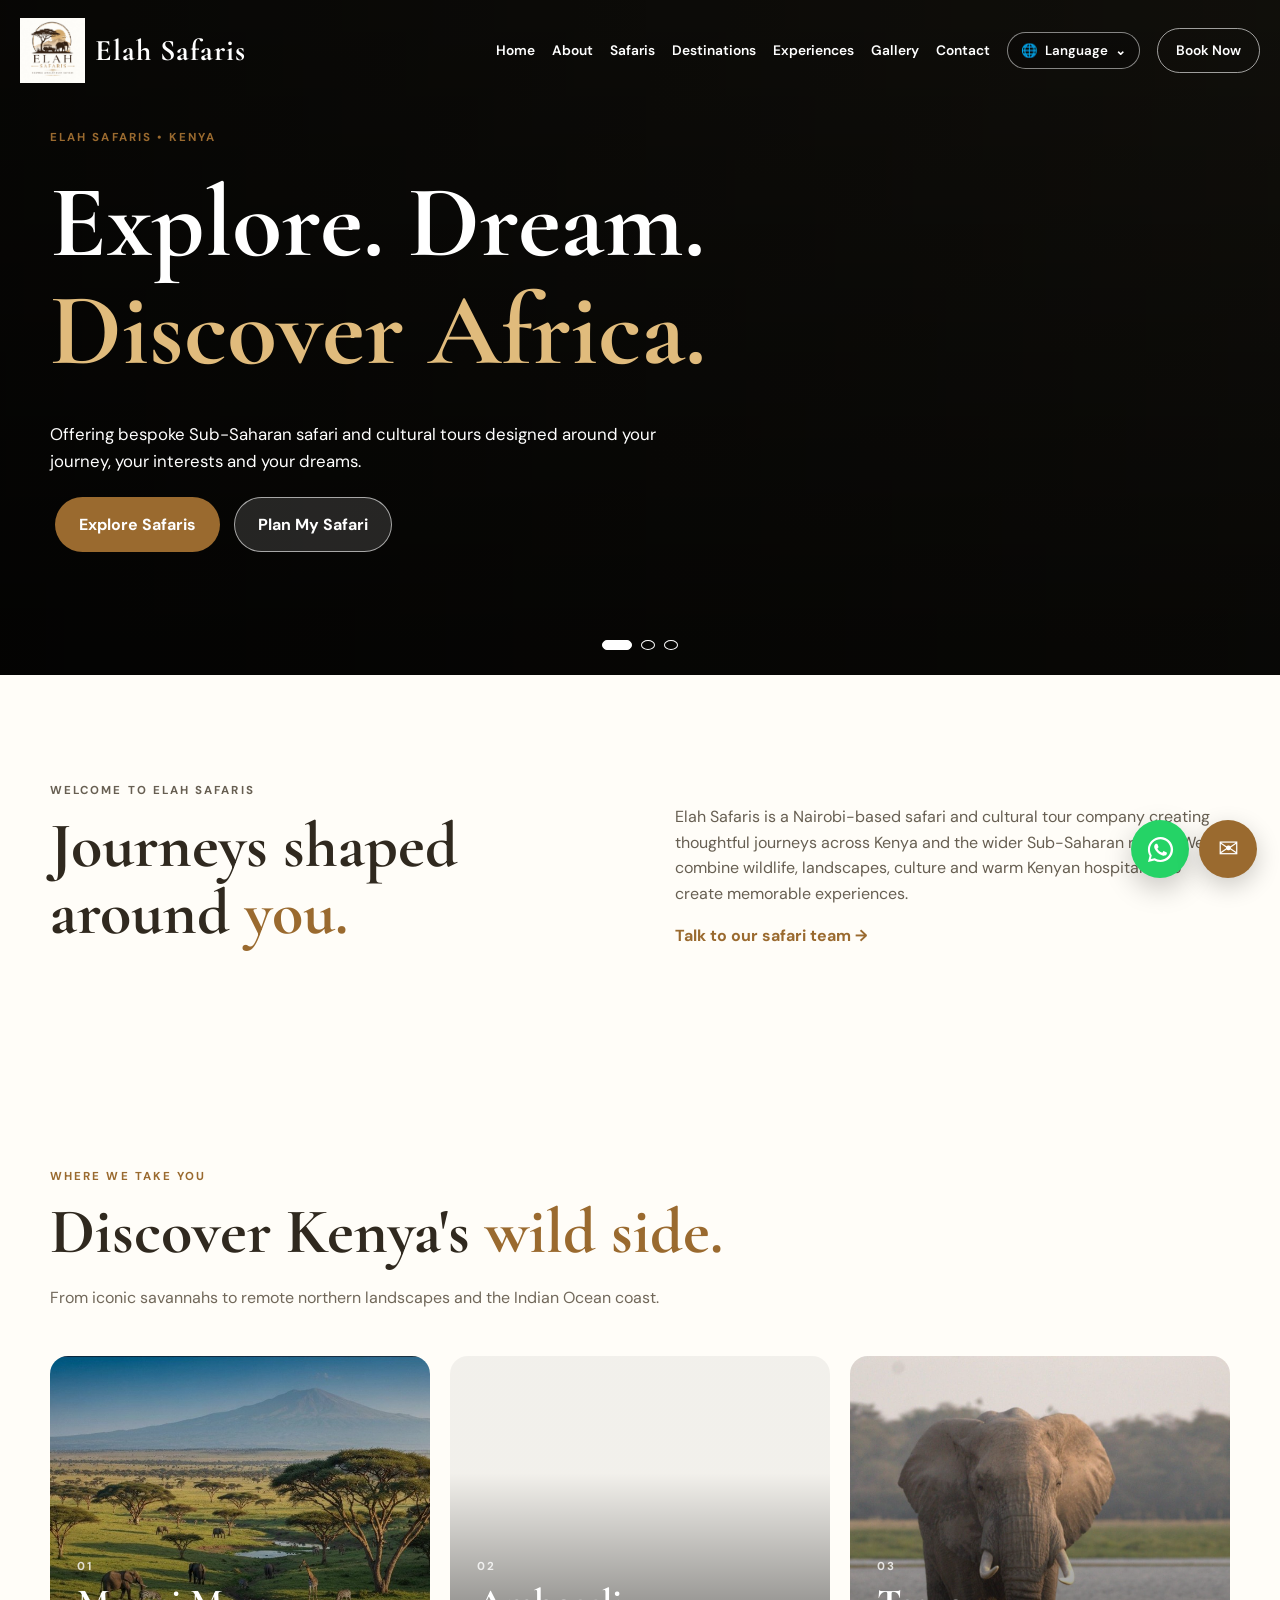
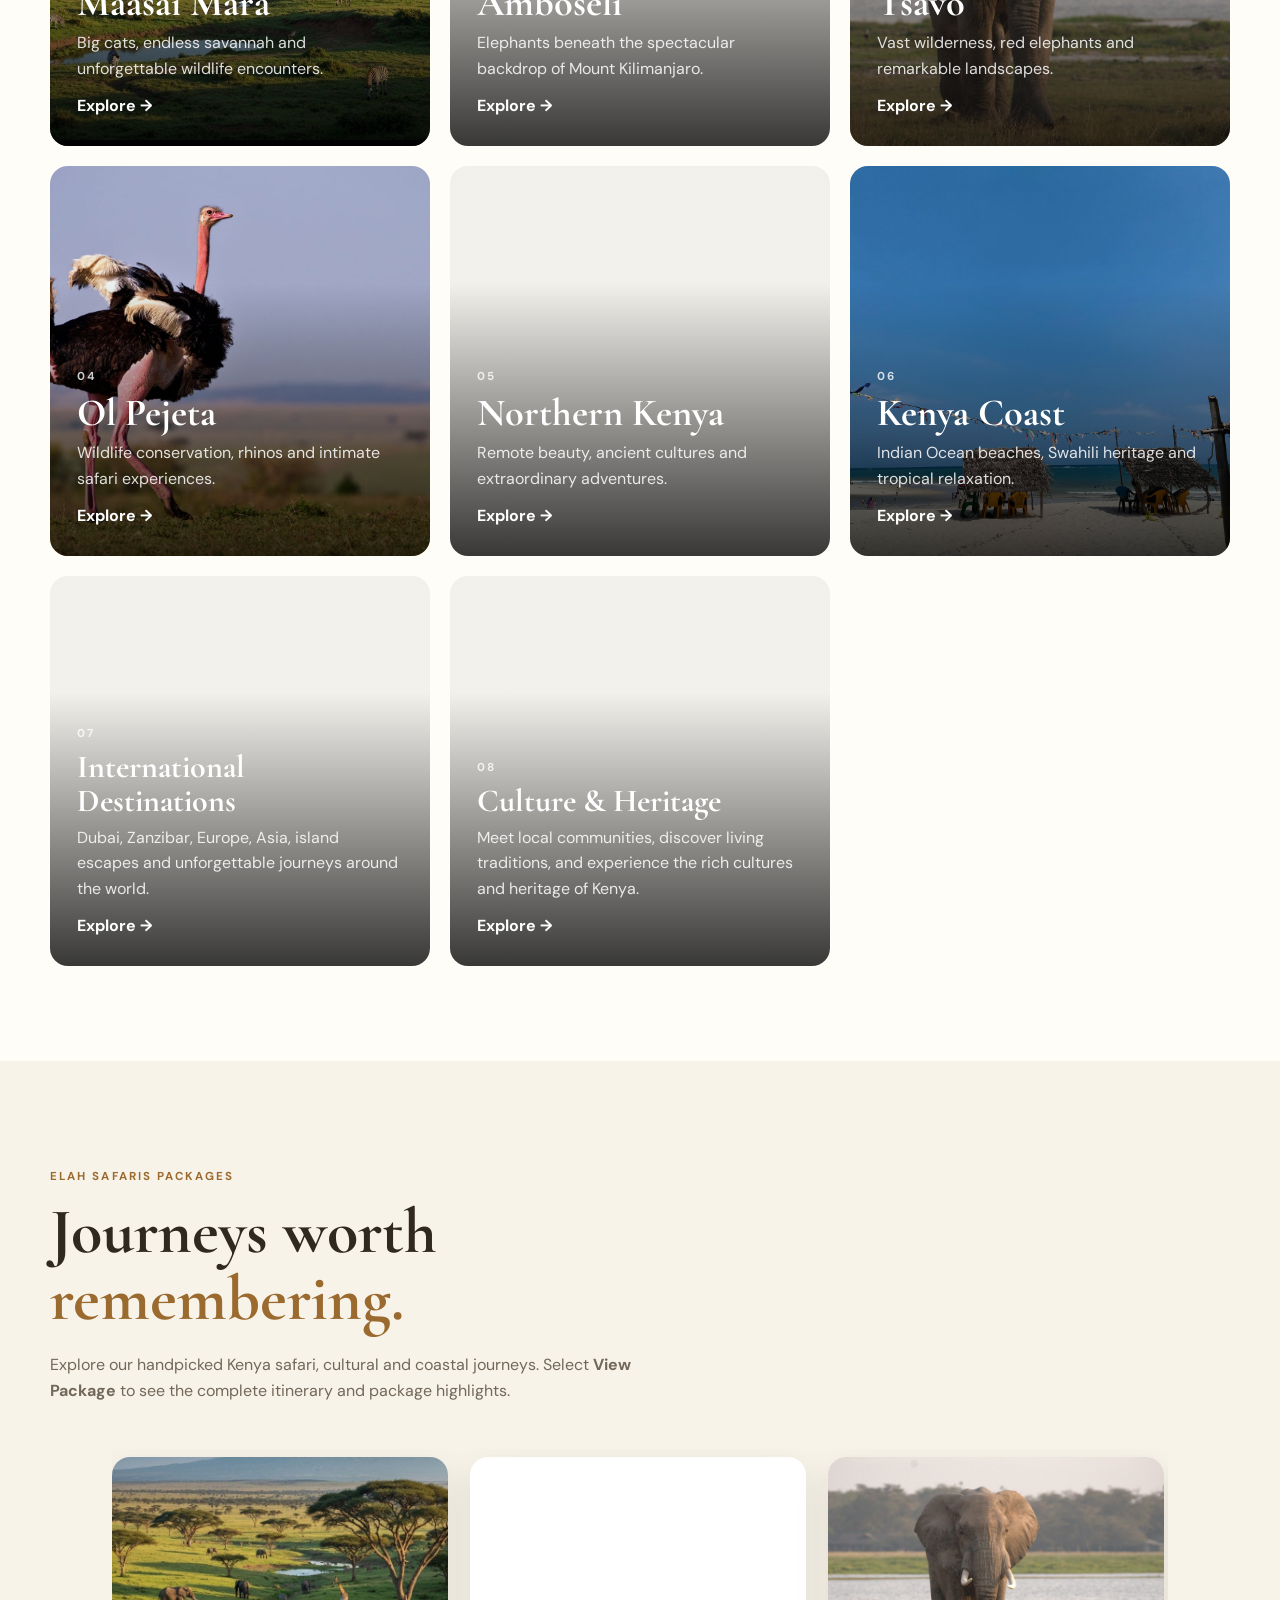
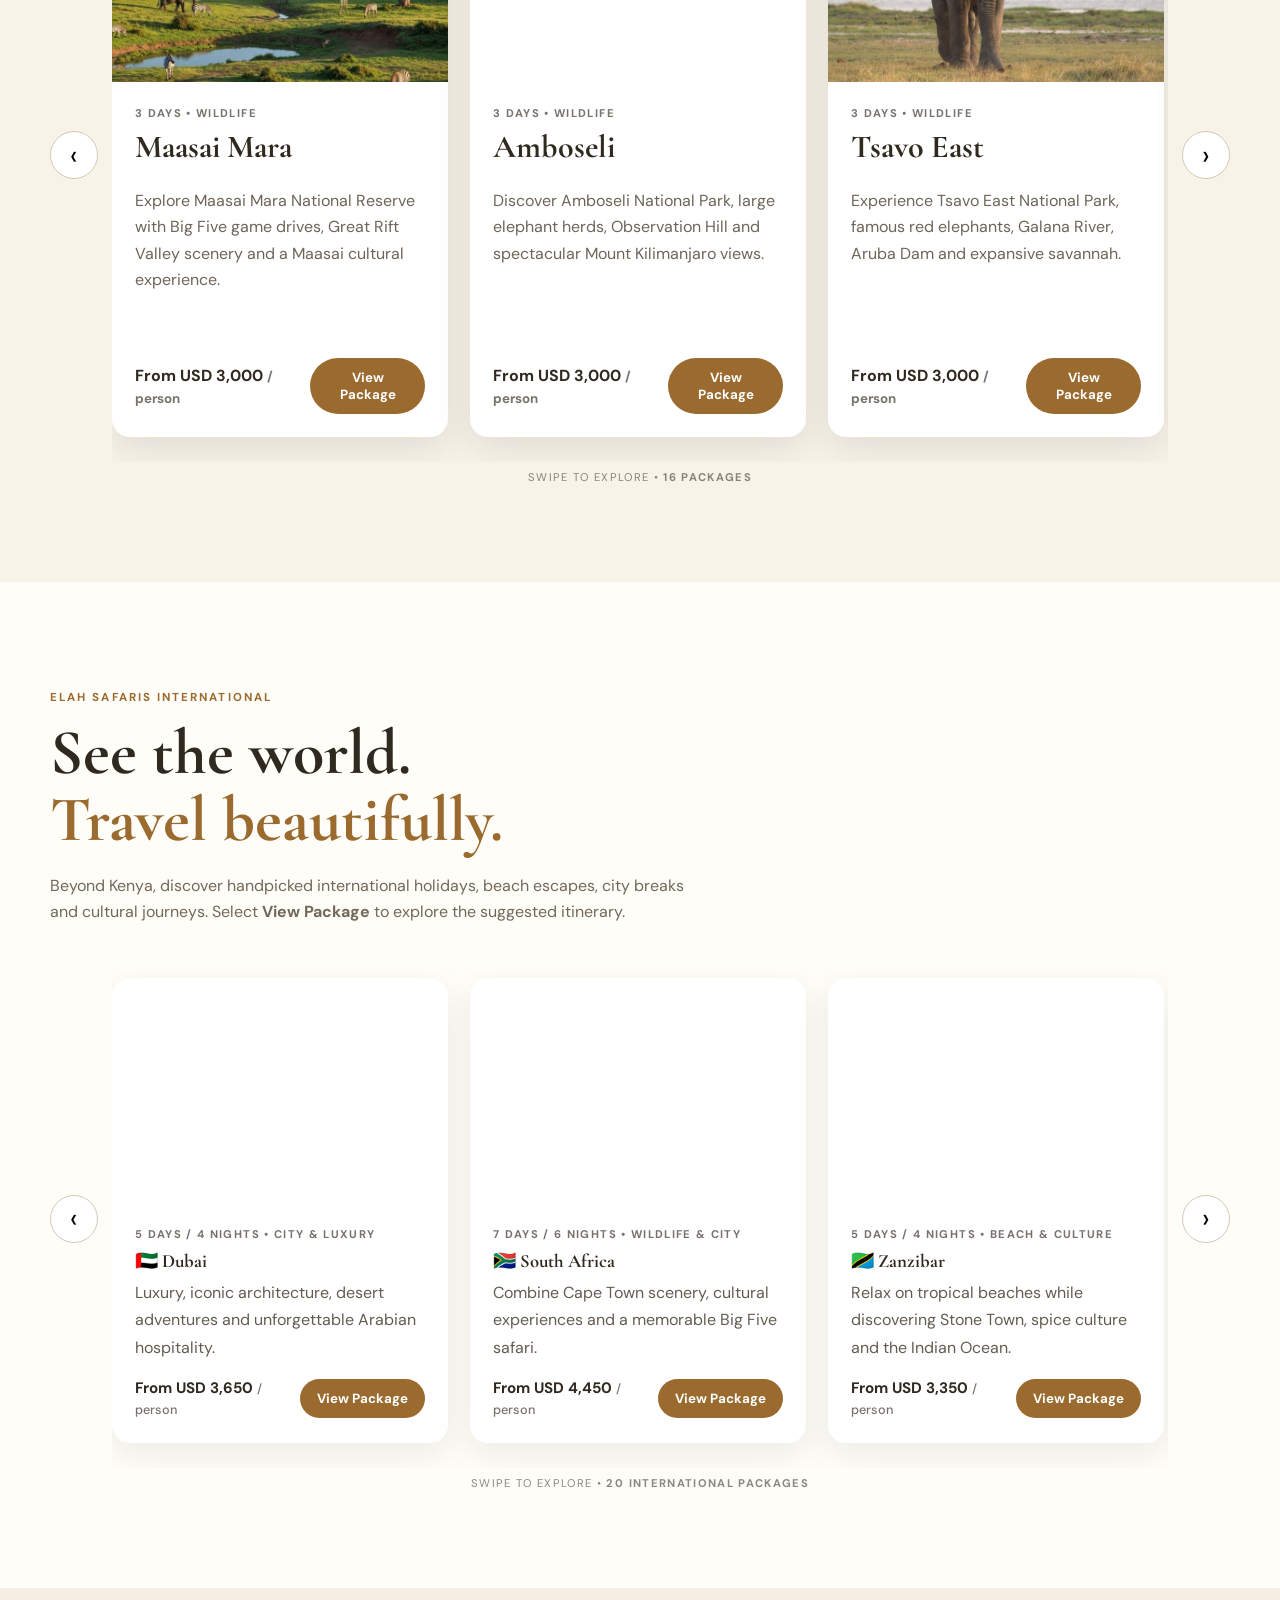
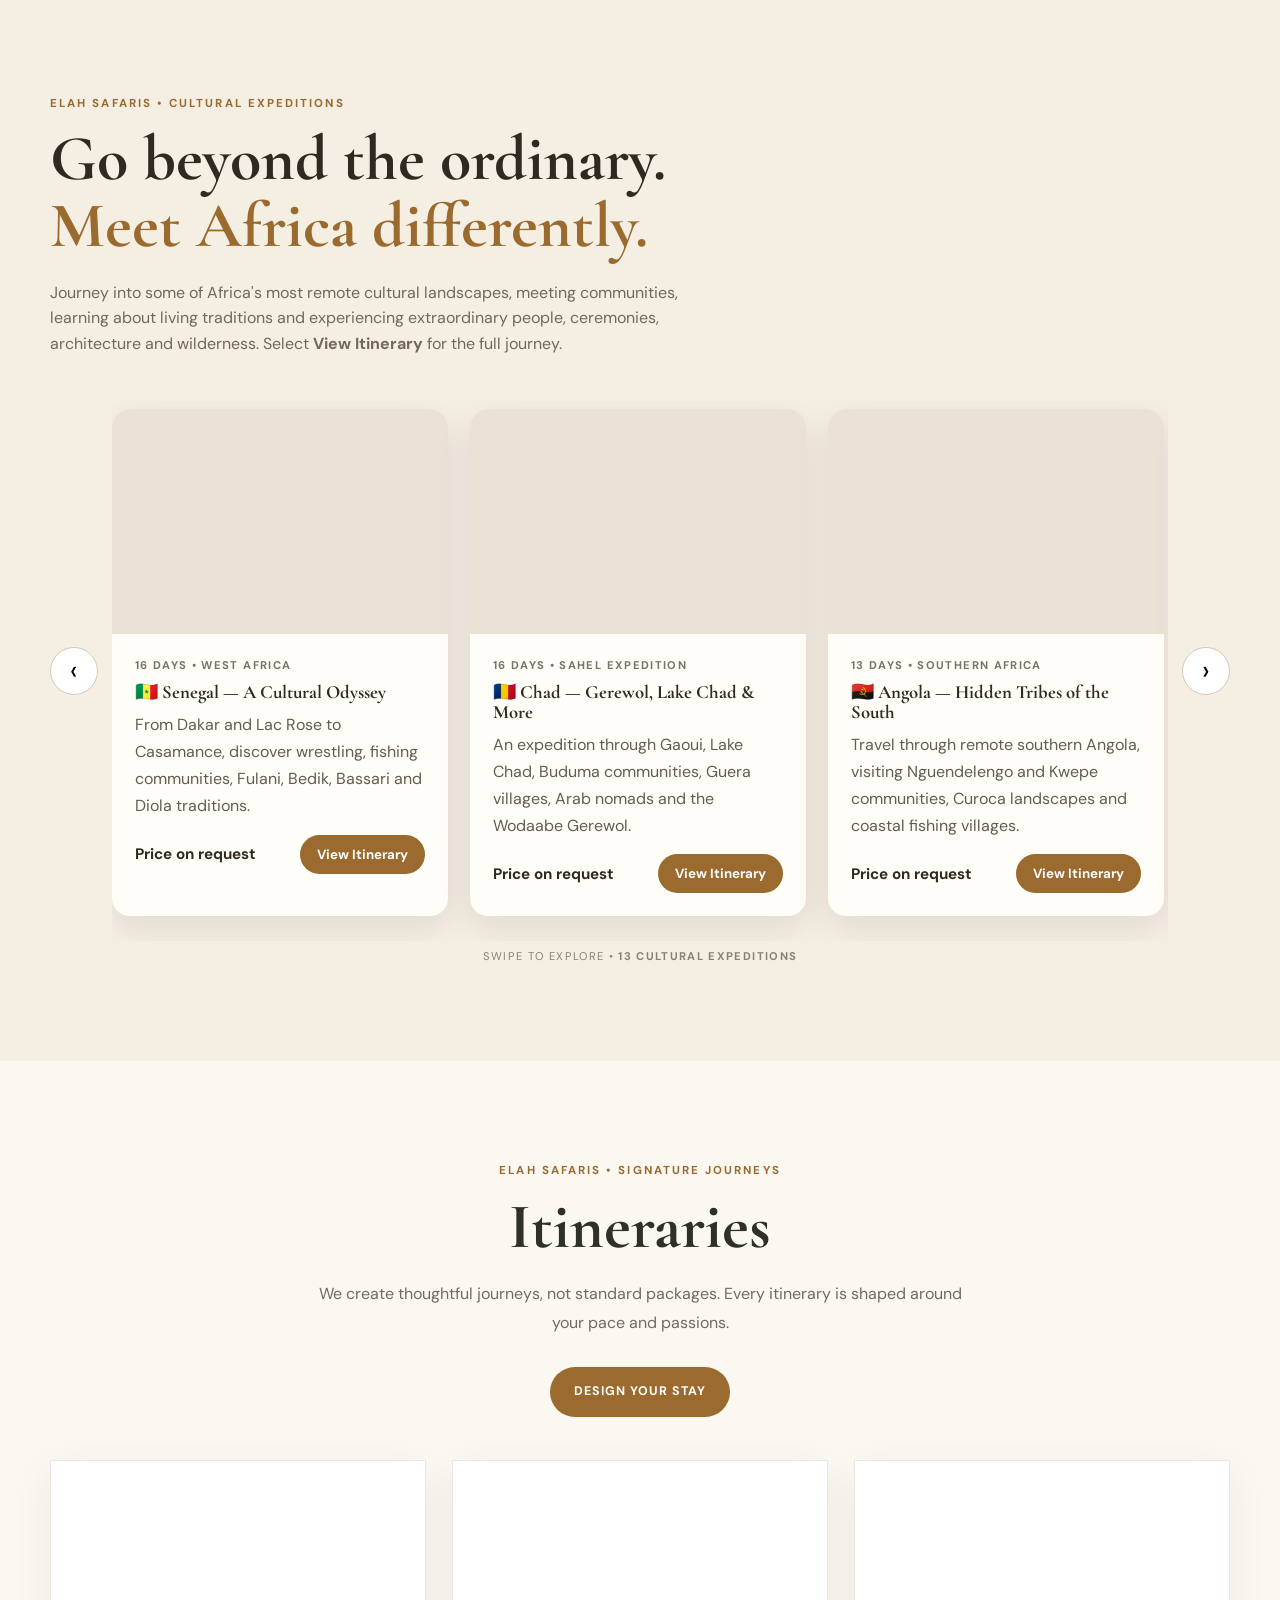
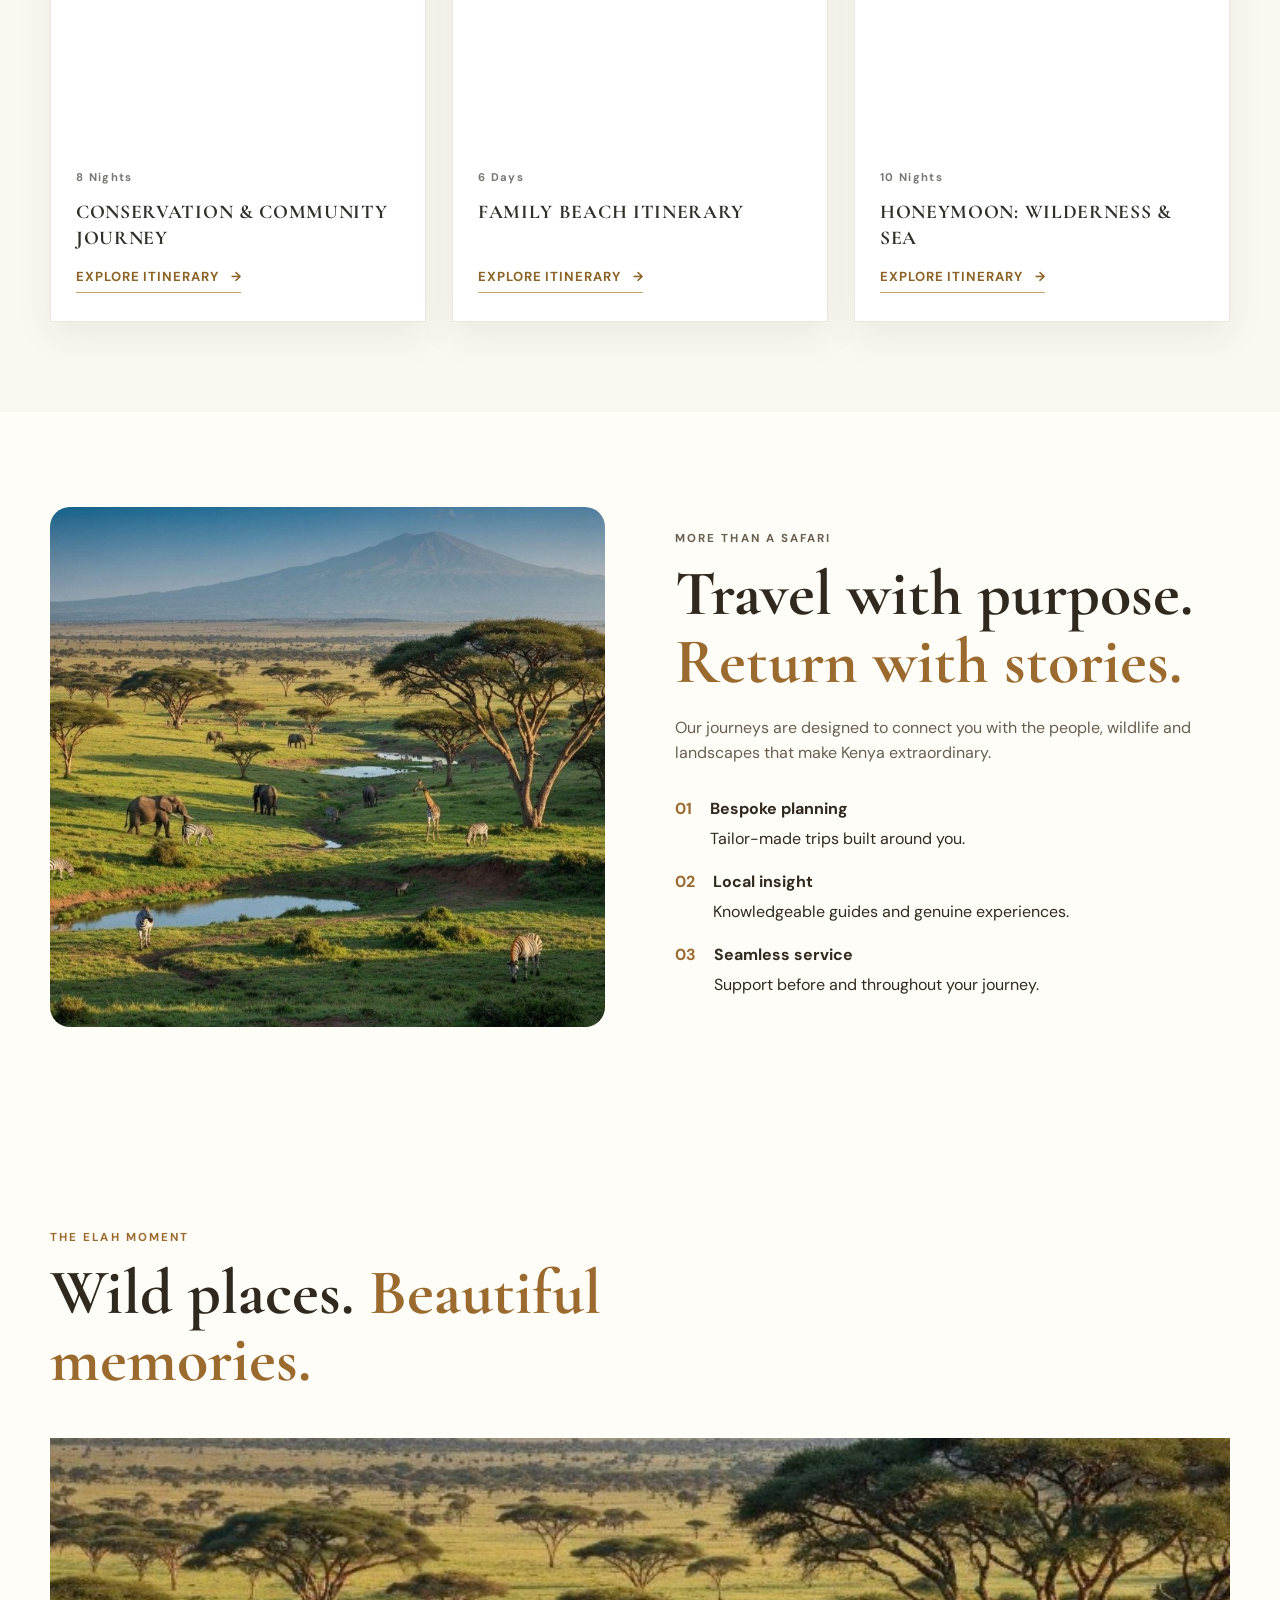
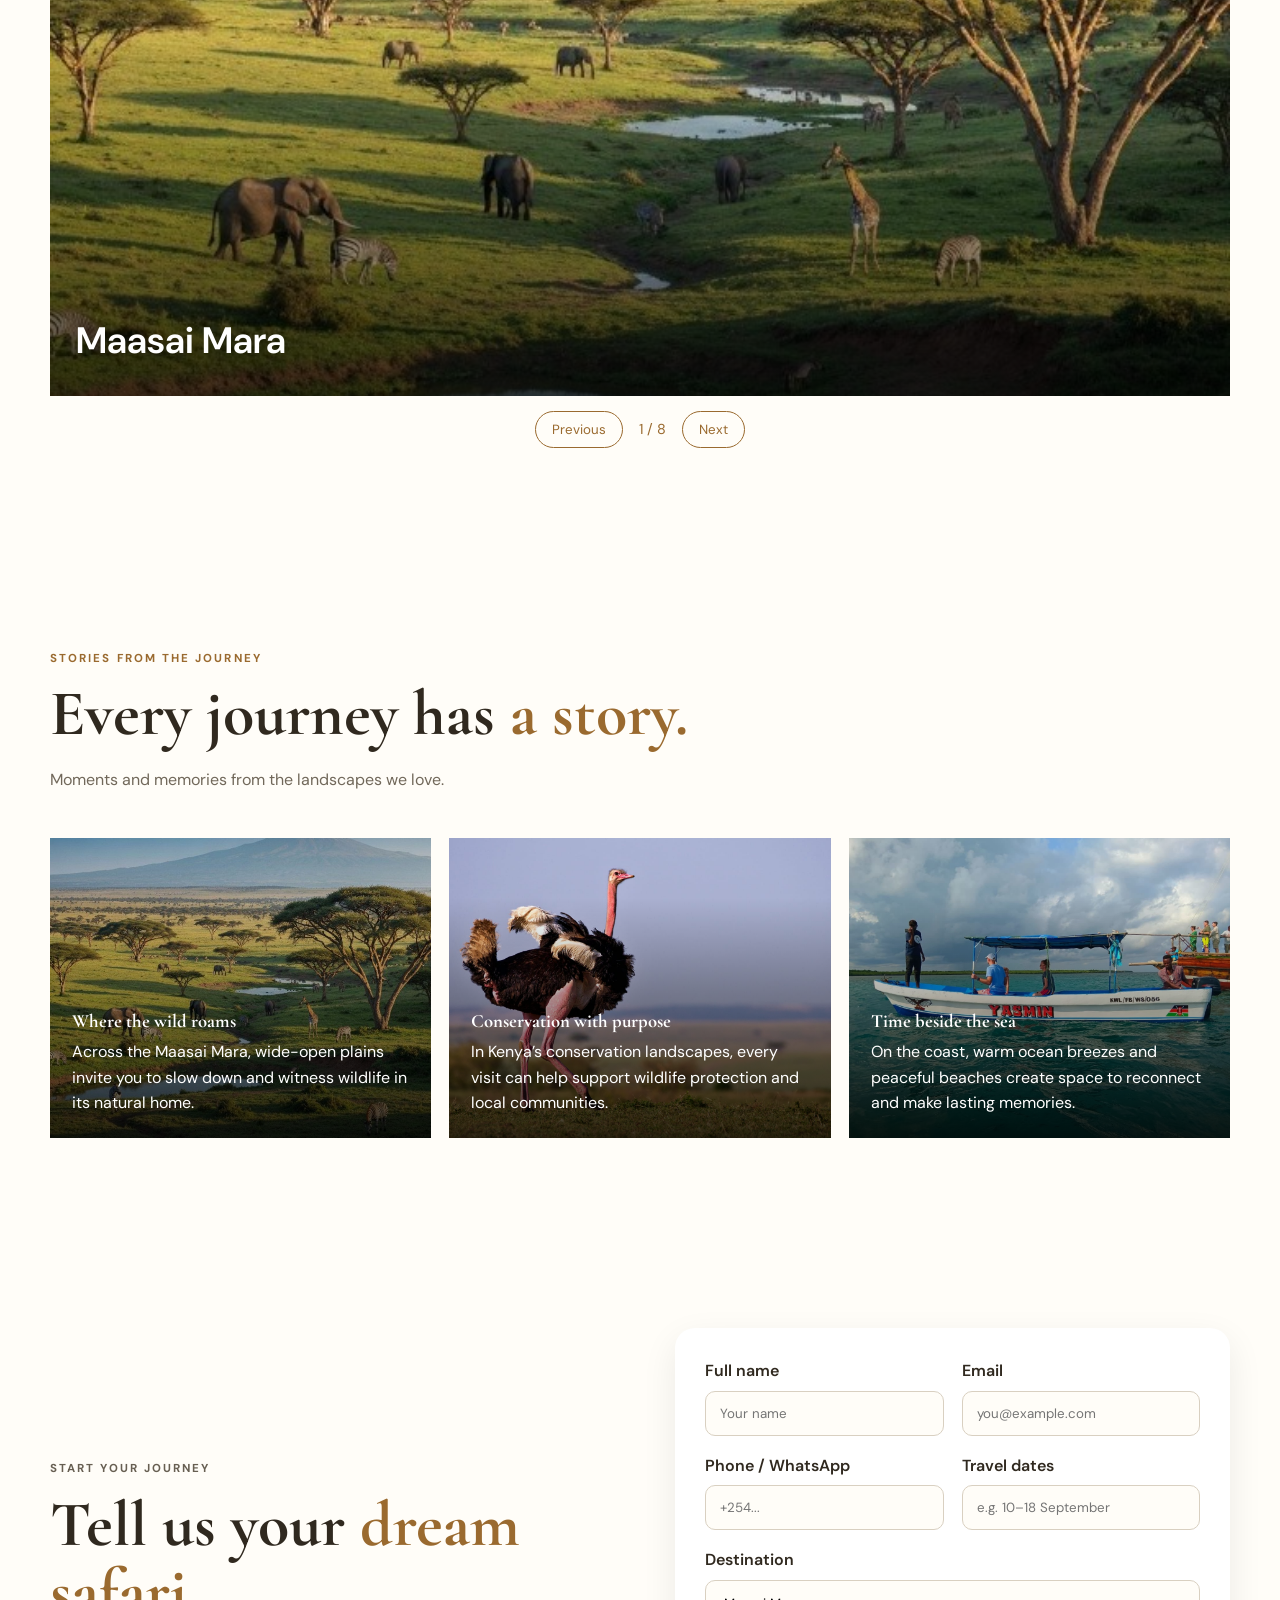
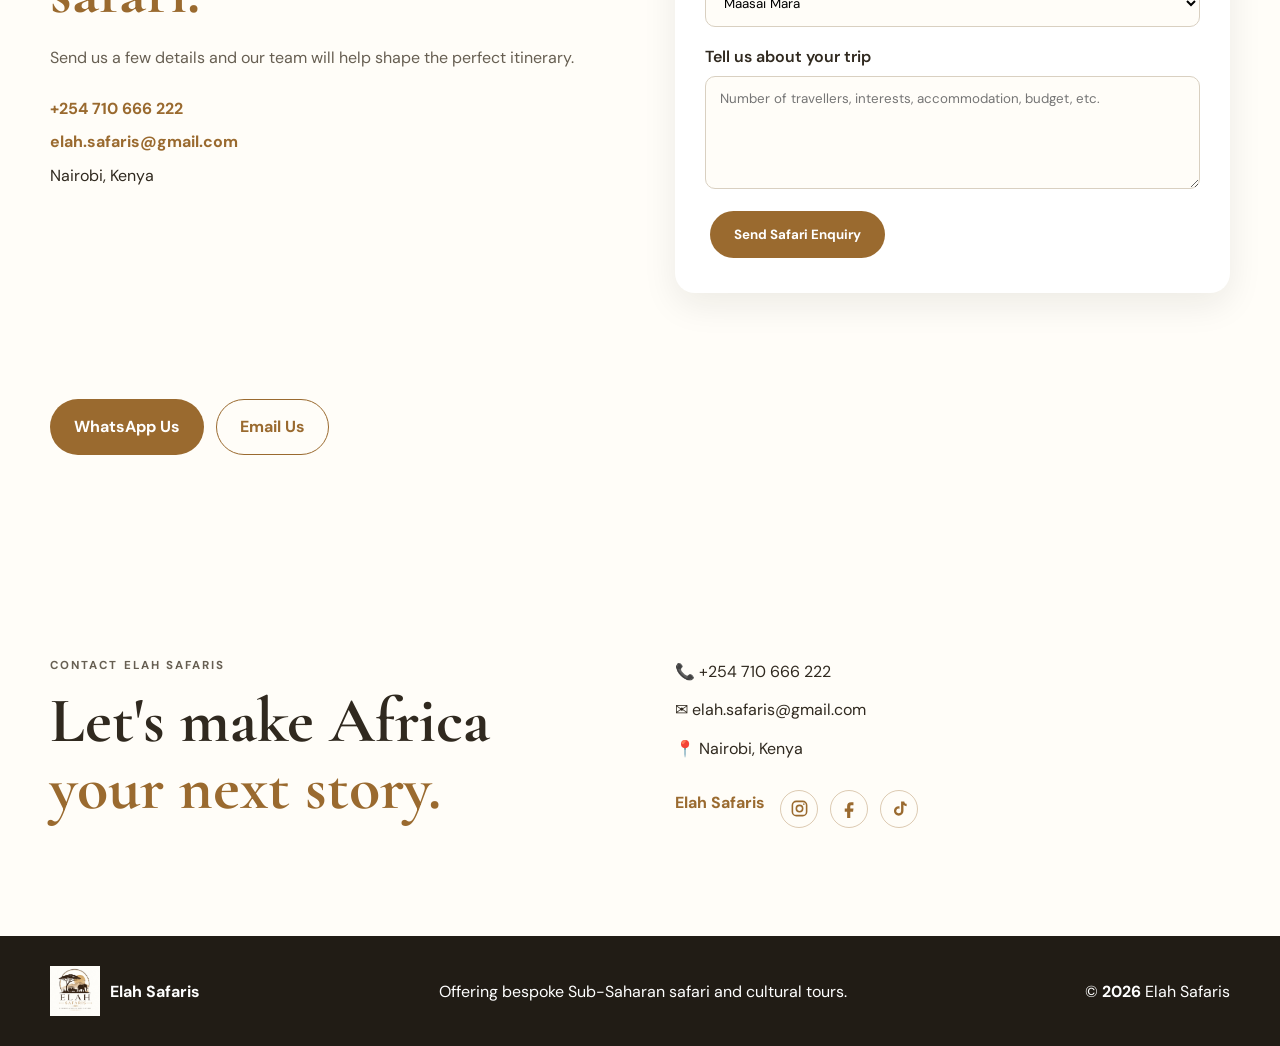
==== commit a6ef151b: "Add files via upload" ====
--- a/index.html
+++ b/index.html
@@ -1745,6 +1745,19 @@
 
 </style>
 
+
+<style id="elah-sharp-image-corners-fix">
+/* User-requested sharp right-angle corners for Elah Moments and story photos. */
+#elahMomentsSlider, #elahMomentsSlider .gallery-slide, #elahMomentsSlider .gallery-caption,
+#elah-stories .story-card, #elah-stories .story-card::before, #elah-stories .story-card::after,
+#elah-stories .story-copy, .elah-itinerary-card, .elah-itinerary-photo { border-radius: 0 !important; }
+.package-modal-highlights { margin: 22px 0; }
+.package-modal-highlights h3 { margin-bottom: 10px; }
+.package-modal-highlights ul { padding-left: 20px; line-height: 1.8; }
+#packageModal .package-modal-body > .btn { display: inline-flex; margin-top: 12px; text-decoration: none; }
+.cultural-image { display:block; width:100%; min-height:225px; background-color:#e9e2d5; }
+</style>
+
 </head>
 
 <body>
@@ -3108,31 +3121,31 @@
 <button class="cultural-arrow prev" type="button" aria-label="Previous cultural expeditions">‹</button>
 <div class="cultural-slider" id="culturalSlider">
 
-<article class="cultural-card" data-cultural-package="senegal"><div class="cultural-image" style="background-image:url('https://images.unsplash.com/photo-1516026672322-bc52d61a55d5?auto=format&fit=crop&w=1200&q=85')"></div><div class="cultural-body"><span class="package-days">16 DAYS • WEST AFRICA</span><h3>🇸🇳 Senegal — A Cultural Odyssey</h3><p>From Dakar and Lac Rose to Casamance, discover wrestling, fishing communities, Fulani, Bedik, Bassari and Diola traditions.</p><div class="cultural-bottom"><strong>Price on request</strong><button class="cultural-view-package" type="button">View Itinerary</button></div></div></article>
-
-<article class="cultural-card" data-cultural-package="chad"><div class="cultural-image" style="background-image:url('https://images.unsplash.com/photo-1539650116574-75c0c6d73f6e?auto=format&fit=crop&w=1200&q=85')"></div><div class="cultural-body"><span class="package-days">16 DAYS • SAHEL EXPEDITION</span><h3>🇹🇩 Chad — Gerewol, Lake Chad & More</h3><p>An expedition through Gaoui, Lake Chad, Buduma communities, Guera villages, Arab nomads and the Wodaabe Gerewol.</p><div class="cultural-bottom"><strong>Price on request</strong><button class="cultural-view-package" type="button">View Itinerary</button></div></div></article>
-
-<article class="cultural-card" data-cultural-package="angola-hidden"><div class="cultural-image" style="background-image:url('https://images.unsplash.com/photo-1516426122078-c23e76319801?auto=format&fit=crop&w=1200&q=85')"></div><div class="cultural-body"><span class="package-days">13 DAYS • SOUTHERN AFRICA</span><h3>🇦🇴 Angola — Hidden Tribes of the South</h3><p>Travel through remote southern Angola, visiting Nguendelengo and Kwepe communities, Curoca landscapes and coastal fishing villages.</p><div class="cultural-bottom"><strong>Price on request</strong><button class="cultural-view-package" type="button">View Itinerary</button></div></div></article>
-
-<article class="cultural-card" data-cultural-package="ivory-coast"><div class="cultural-image" style="background-image:url('https://images.unsplash.com/photo-1547471080-7cc2caa01a7e?auto=format&fit=crop&w=1200&q=85')"></div><div class="cultural-body"><span class="package-days">14 DAYS • WEST AFRICA</span><h3>🇨🇮 Ivory Coast — Land of Masks & Dance</h3><p>Meet Agni, Baoulé, Senoufo, Fulani, Dozo, Yacouba, Guéré and Gouro communities through ceremonies and traditional arts.</p><div class="cultural-bottom"><strong>Price on request</strong><button class="cultural-view-package" type="button">View Itinerary</button></div></div></article>
-
-<article class="cultural-card" data-cultural-package="benin"><div class="cultural-image" style="background-image:url('https://images.unsplash.com/photo-1500534623283-312aade485b7?auto=format&fit=crop&w=1200&q=85')"></div><div class="cultural-body"><span class="package-days">14 DAYS • WEST AFRICA</span><h3>🇧🇯 Benin — Unseen West Africa</h3><p>Explore Voodoo traditions, Ganvie, Ouidah, Holi villages, Batonu horsemen, Otamari, Fulani and historic Abomey.</p><div class="cultural-bottom"><strong>Price on request</strong><button class="cultural-view-package" type="button">View Itinerary</button></div></div></article>
-
-<article class="cultural-card" data-cultural-package="south-sudan-tribal"><div class="cultural-image" style="background-image:url('https://images.unsplash.com/photo-1551632811-561732d1e306?auto=format&fit=crop&w=1200&q=85')"></div><div class="cultural-body"><span class="package-days">15 DAYS • EAST AFRICA EXPEDITION</span><h3>🇸🇸 South Sudan — Tribal Wonders of the White Nile</h3><p>Journey through Toposa, Jie, Laarim, Lopit and Mundari communities in one of Africa's most remote cultural frontiers.</p><div class="cultural-bottom"><strong>Price on request</strong><button class="cultural-view-package" type="button">View Itinerary</button></div></div></article>
-
-<article class="cultural-card" data-cultural-package="omo-valley"><div class="cultural-image" style="background-image:url('https://images.unsplash.com/photo-1535338454770-8be927b5a00b?auto=format&fit=crop&w=1200&q=85')"></div><div class="cultural-body"><span class="package-days">14 DAYS • ETHIOPIA</span><h3>🇪🇹 Omo Valley — Extraordinary Tribal People</h3><p>Explore the Omo Valley and Central Rift Valley while meeting around 13 different tribal peoples and discovering extraordinary landscapes.</p><div class="cultural-bottom"><strong>Price on request</strong><button class="cultural-view-package" type="button">View Itinerary</button></div></div></article>
-
-<article class="cultural-card" data-cultural-package="remote-kenya"><div class="cultural-image" style="background-image:url('https://images.unsplash.com/photo-1519659528534-7fd733a832a0?auto=format&fit=crop&w=1200&q=85')"></div><div class="cultural-body"><span class="package-days">14 DAYS • KENYA</span><h3>🇰🇪 Remote Kenya</h3><p>Travel from Lake Baringo through the Ndoto Mountains and Lake Turkana to Sibiloi, Chalbi, Marsabit and Samburu.</p><div class="cultural-bottom"><strong>Price on request</strong><button class="cultural-view-package" type="button">View Itinerary</button></div></div></article>
-
-<article class="cultural-card" data-cultural-package="angola-hidden-2"><div class="cultural-image" style="background-image:url('https://images.unsplash.com/photo-1516026672322-bc52d61a55d5?auto=format&fit=crop&w=1200&q=85')"></div><div class="cultural-body"><span class="package-days">13 DAYS • PHOTOGRAPHY EXPEDITION</span><h3>🇦🇴 Angola — Hidden Tribes of the South</h3><p>A second listing for the southern Angola photography expedition supplied for the cultural collection.</p><div class="cultural-bottom"><strong>Price on request</strong><button class="cultural-view-package" type="button">View Itinerary</button></div></div></article>
-
-<article class="cultural-card" data-cultural-package="mundari"><div class="cultural-image" style="background-image:url('https://images.unsplash.com/photo-1516026672322-bc52d61a55d5?auto=format&fit=crop&w=1200&q=85')"></div><div class="cultural-body"><span class="package-days">8 DAYS • SOUTH SUDAN</span><h3>🇸🇸 South Sudan — Mundari Expedition</h3><p>Spend time in two Mundari cattle camps and a Mundari village area, immersed in cattle culture, fishing life and traditional celebrations.</p><div class="cultural-bottom"><strong>Price on request</strong><button class="cultural-view-package" type="button">View Itinerary</button></div></div></article>
-
-<article class="cultural-card" data-cultural-package="northern-kenya"><div class="cultural-image" style="background-image:url('https://images.unsplash.com/photo-1516426122078-c23e76319801?auto=format&fit=crop&w=1200&q=85')"></div><div class="cultural-body"><span class="package-days">14 DAYS • KENYA CULTURE & WILDLIFE</span><h3>🇰🇪 Northern Kenya Cultural & Wildlife</h3><p>From Nairobi and the Mathews Range to Marsabit, Kalacha, Lake Turkana and Samburu, combine remote cultures with wildlife.</p><div class="cultural-bottom"><strong>Price on request</strong><button class="cultural-view-package" type="button">View Itinerary</button></div></div></article>
-
-<article class="cultural-card" data-cultural-package="northern-kenya-2"><div class="cultural-image" style="background-image:url('https://images.unsplash.com/photo-1519659528534-7fd733a832a0?auto=format&fit=crop&w=1200&q=85')"></div><div class="cultural-body"><span class="package-days">9 DAYS • LAKE TURKANA</span><h3>🇰🇪 Northern Kenya & Lake Turkana</h3><p>Combine Samburu, Loiyangalani, archaeological sites, El Molo culture, Mount Porr, Lake Bogoria and the Great Rift Valley.</p><div class="cultural-bottom"><strong>Price on request</strong><button class="cultural-view-package" type="button">View Itinerary</button></div></div></article>
-
-<article class="cultural-card" data-cultural-package="algeria"><div class="cultural-image" style="background-image:url('https://images.unsplash.com/photo-1509316785289-025f5b846b35?auto=format&fit=crop&w=1200&q=85')"></div><div class="cultural-body"><span class="package-days">14 DAYS • SAHARA</span><h3>🇩🇿 Algeria — Tuaregs of the Algerian Sahara</h3><p>Explore Tadrart Rouge, Erg Admer, ancient rock art, Tuareg communities, oases, desert ceremonies and Sabiba.</p><div class="cultural-bottom"><strong>Price on request</strong><button class="cultural-view-package" type="button">View Itinerary</button></div></div></article>
+<article class="cultural-card" data-cultural-package="senegal"><div class="cultural-image" data-image="Senegal.jpg"></div><div class="cultural-body"><span class="package-days">16 DAYS • WEST AFRICA</span><h3>🇸🇳 Senegal — A Cultural Odyssey</h3><p>From Dakar and Lac Rose to Casamance, discover wrestling, fishing communities, Fulani, Bedik, Bassari and Diola traditions.</p><div class="cultural-bottom"><strong>Price on request</strong><button class="cultural-view-package" type="button">View Itinerary</button></div></div></article>
+
+<article class="cultural-card" data-cultural-package="chad"><div class="cultural-image" data-image="Chad.jpg"></div><div class="cultural-body"><span class="package-days">16 DAYS • SAHEL EXPEDITION</span><h3>🇹🇩 Chad — Gerewol, Lake Chad & More</h3><p>An expedition through Gaoui, Lake Chad, Buduma communities, Guera villages, Arab nomads and the Wodaabe Gerewol.</p><div class="cultural-bottom"><strong>Price on request</strong><button class="cultural-view-package" type="button">View Itinerary</button></div></div></article>
+
+<article class="cultural-card" data-cultural-package="angola-hidden"><div class="cultural-image" data-image="Angola.jpg"></div><div class="cultural-body"><span class="package-days">13 DAYS • SOUTHERN AFRICA</span><h3>🇦🇴 Angola — Hidden Tribes of the South</h3><p>Travel through remote southern Angola, visiting Nguendelengo and Kwepe communities, Curoca landscapes and coastal fishing villages.</p><div class="cultural-bottom"><strong>Price on request</strong><button class="cultural-view-package" type="button">View Itinerary</button></div></div></article>
+
+<article class="cultural-card" data-cultural-package="ivory-coast"><div class="cultural-image" data-image="Ivory Coast.jpg"></div><div class="cultural-body"><span class="package-days">14 DAYS • WEST AFRICA</span><h3>🇨🇮 Ivory Coast — Land of Masks & Dance</h3><p>Meet Agni, Baoulé, Senoufo, Fulani, Dozo, Yacouba, Guéré and Gouro communities through ceremonies and traditional arts.</p><div class="cultural-bottom"><strong>Price on request</strong><button class="cultural-view-package" type="button">View Itinerary</button></div></div></article>
+
+<article class="cultural-card" data-cultural-package="benin"><div class="cultural-image" data-image="Benin.jpg"></div><div class="cultural-body"><span class="package-days">14 DAYS • WEST AFRICA</span><h3>🇧🇯 Benin — Unseen West Africa</h3><p>Explore Voodoo traditions, Ganvie, Ouidah, Holi villages, Batonu horsemen, Otamari, Fulani and historic Abomey.</p><div class="cultural-bottom"><strong>Price on request</strong><button class="cultural-view-package" type="button">View Itinerary</button></div></div></article>
+
+<article class="cultural-card" data-cultural-package="south-sudan-tribal"><div class="cultural-image" data-image="South Sudan.jpg"></div><div class="cultural-body"><span class="package-days">15 DAYS • EAST AFRICA EXPEDITION</span><h3>🇸🇸 South Sudan — Tribal Wonders of the White Nile</h3><p>Journey through Toposa, Jie, Laarim, Lopit and Mundari communities in one of Africa's most remote cultural frontiers.</p><div class="cultural-bottom"><strong>Price on request</strong><button class="cultural-view-package" type="button">View Itinerary</button></div></div></article>
+
+<article class="cultural-card" data-cultural-package="omo-valley"><div class="cultural-image" data-image="Ethiopia.jpg"></div><div class="cultural-body"><span class="package-days">14 DAYS • ETHIOPIA</span><h3>🇪🇹 Omo Valley — Extraordinary Tribal People</h3><p>Explore the Omo Valley and Central Rift Valley while meeting around 13 different tribal peoples and discovering extraordinary landscapes.</p><div class="cultural-bottom"><strong>Price on request</strong><button class="cultural-view-package" type="button">View Itinerary</button></div></div></article>
+
+<article class="cultural-card" data-cultural-package="remote-kenya"><div class="cultural-image" data-image="Kenya.jpg"></div><div class="cultural-body"><span class="package-days">14 DAYS • KENYA</span><h3>🇰🇪 Remote Kenya</h3><p>Travel from Lake Baringo through the Ndoto Mountains and Lake Turkana to Sibiloi, Chalbi, Marsabit and Samburu.</p><div class="cultural-bottom"><strong>Price on request</strong><button class="cultural-view-package" type="button">View Itinerary</button></div></div></article>
+
+<article class="cultural-card" data-cultural-package="angola-hidden-2"><div class="cultural-image" data-image="Angola.jpg"></div><div class="cultural-body"><span class="package-days">13 DAYS • PHOTOGRAPHY EXPEDITION</span><h3>🇦🇴 Angola — Hidden Tribes of the South</h3><p>A second listing for the southern Angola photography expedition supplied for the cultural collection.</p><div class="cultural-bottom"><strong>Price on request</strong><button class="cultural-view-package" type="button">View Itinerary</button></div></div></article>
+
+<article class="cultural-card" data-cultural-package="mundari"><div class="cultural-image" data-image="South Sudan.jpg"></div><div class="cultural-body"><span class="package-days">8 DAYS • SOUTH SUDAN</span><h3>🇸🇸 South Sudan — Mundari Expedition</h3><p>Spend time in two Mundari cattle camps and a Mundari village area, immersed in cattle culture, fishing life and traditional celebrations.</p><div class="cultural-bottom"><strong>Price on request</strong><button class="cultural-view-package" type="button">View Itinerary</button></div></div></article>
+
+<article class="cultural-card" data-cultural-package="northern-kenya"><div class="cultural-image" data-image="Kenya.jpg"></div><div class="cultural-body"><span class="package-days">14 DAYS • KENYA CULTURE & WILDLIFE</span><h3>🇰🇪 Northern Kenya Cultural & Wildlife</h3><p>From Nairobi and the Mathews Range to Marsabit, Kalacha, Lake Turkana and Samburu, combine remote cultures with wildlife.</p><div class="cultural-bottom"><strong>Price on request</strong><button class="cultural-view-package" type="button">View Itinerary</button></div></div></article>
+
+<article class="cultural-card" data-cultural-package="northern-kenya-2"><div class="cultural-image" data-image="Kenya.jpg"></div><div class="cultural-body"><span class="package-days">9 DAYS • LAKE TURKANA</span><h3>🇰🇪 Northern Kenya & Lake Turkana</h3><p>Combine Samburu, Loiyangalani, archaeological sites, El Molo culture, Mount Porr, Lake Bogoria and the Great Rift Valley.</p><div class="cultural-bottom"><strong>Price on request</strong><button class="cultural-view-package" type="button">View Itinerary</button></div></div></article>
+
+<article class="cultural-card" data-cultural-package="algeria"><div class="cultural-image" data-image="Algeria.jpg"></div><div class="cultural-body"><span class="package-days">14 DAYS • SAHARA</span><h3>🇩🇿 Algeria — Tuaregs of the Algerian Sahara</h3><p>Explore Tadrart Rouge, Erg Admer, ancient rock art, Tuareg communities, oases, desert ceremonies and Sabiba.</p><div class="cultural-bottom"><strong>Price on request</strong><button class="cultural-view-package" type="button">View Itinerary</button></div></div></article>
 
 </div>
 <button class="cultural-arrow next" type="button" aria-label="Next cultural expeditions">›</button>
@@ -3236,6 +3249,12 @@
 id="packageModalItinerary">
 </div>
 
+<div class="package-modal-highlights" id="packageModalHighlightsWrap">
+  <h3>Package Highlights</h3>
+  <ul id="packageModalHighlights"></ul>
+</div>
+<a class="btn gold" id="packageBookButton" href="#booking">Enquire About This Package</a>
+
 </div>
 
 </div>
@@ -3256,15 +3275,15 @@
   <div class="elah-itinerary-grid">
     <article class="elah-itinerary-card">
       <a class="elah-itinerary-photo" href="package1.html" aria-label="Conservation and Community Journey" style="background-image:url('https://www.hemingways-collection.com/wp-content/uploads/2025/06/3_Activties_008_OlSekiJune23-1-scaled.jpg')"></a>
-      <div class="elah-itinerary-content"><span class="package-days">8 Nights</span><h3><a href="package1.html">CONSERVATION &amp; COMMUNITY JOURNEY</a></li></ul><a class="elah-itinerary-link" href="package1.html">Explore itinerary <span aria-hidden="true">→</span></a></div>
+      <div class="elah-itinerary-content"><span class="package-days">8 Nights</span><h3><a href="package1.html">CONSERVATION &amp; COMMUNITY JOURNEY</a></h3><a class="elah-itinerary-link" href="package1.html">Explore itinerary <span aria-hidden="true">→</span></a></div>
     </article>
     <article class="elah-itinerary-card">
       <a class="elah-itinerary-photo" href="package2.html" aria-label="Family Beach Itinerary" style="background-image:url('https://www.hemingways-collection.com/wp-content/uploads/2025/06/Itinerary-banner-scaled-e1757529515873.webp')"></a>
-      <div class="elah-itinerary-content"><span class="package-days">6 Days</span><h3><a href="package2.html">FAMILY BEACH ITINERARY</a></li></ul><a class="elah-itinerary-link" href="package2.html">Explore itinerary <span aria-hidden="true">→</span></a></div>
+      <div class="elah-itinerary-content"><span class="package-days">6 Days</span><h3><a href="package2.html">FAMILY BEACH ITINERARY</a></h3><a class="elah-itinerary-link" href="package2.html">Explore itinerary <span aria-hidden="true">→</span></a></div>
     </article>
     <article class="elah-itinerary-card">
       <a class="elah-itinerary-photo" href="package3.html" aria-label="Honeymoon Wilderness and Sea" style="background-image:url('https://www.hemingways-collection.com/wp-content/uploads/2025/06/Beach-walk-2-1-scaled.jpg')"></a>
-      <div class="elah-itinerary-content"><span class="package-days">10 Nights</span><h3><a href="package3.html">HONEYMOON: WILDERNESS &amp; SEA</a></h3><ul><li></li></ul><a class="elah-itinerary-link" href="package3.html">Explore itinerary <span aria-hidden="true">→</span></a></div>
+      <div class="elah-itinerary-content"><span class="package-days">10 Nights</span><h3><a href="package3.html">HONEYMOON: WILDERNESS &amp; SEA</a></h3><a class="elah-itinerary-link" href="package3.html">Explore itinerary <span aria-hidden="true">→</span></a></div>
     </article>
   </div>
 </div>
@@ -4841,7 +4860,62 @@
 
 };
 
-
+/* Complete itinerary data for all 16 Kenya package cards. */
+packages["tsavo-east"] = {
+  title: "Tsavo East Red Elephants Safari", days: "3 DAYS • WILDLIFE", price: "Price on request", image: "tsavo-east.jpg",
+  intro: "Explore Tsavo East's vast red-earth landscapes, Galana River scenery and wildlife-rich plains.",
+  itinerary: [
+    ["Day 1 — Nairobi to Tsavo East", "Depart Nairobi and travel to Tsavo East National Park. Check in at your lodge or camp, enjoy lunch and head out for an afternoon game drive in search of elephants, lions, giraffes, zebras and other wildlife."],
+    ["Day 2 — Full-Day Tsavo East Safari", "Enjoy morning and afternoon game drives around the park, with opportunities to explore the Galana River area and observe Tsavo's famous red-dust elephants. Return to the lodge for meals and overnight."],
+    ["Day 3 — Sunrise Drive & Return", "Take an early morning game drive, return for breakfast and begin the journey back to Nairobi with a lunch stop en route."]
+  ], highlights: ["Tsavo East National Park", "Red-dust elephants", "Galana River landscapes", "Morning and afternoon game drives"]
+};
+packages["tsavo-west"] = {
+  title: "Tsavo West Wilderness & Springs", days: "3 DAYS • WILDERNESS", price: "Price on request", image: "tsavo-west.jpg",
+  intro: "Discover Tsavo West's volcanic scenery, rugged hills, wildlife and the clear waters of Mzima Springs.",
+  itinerary: [
+    ["Day 1 — Nairobi to Tsavo West", "Travel to Tsavo West National Park, check in at your accommodation and enjoy lunch before an afternoon game drive across the park's dramatic landscapes."],
+    ["Day 2 — Mzima Springs & Wildlife", "Explore Mzima Springs and selected park routes on game drives, looking for elephants, buffalo, giraffes, antelopes and predators among lava flows and open woodland."],
+    ["Day 3 — Morning Safari & Return", "Enjoy a final morning game drive and breakfast before returning to Nairobi."]
+  ], highlights: ["Tsavo West National Park", "Mzima Springs", "Volcanic landscapes", "Wildlife game drives"]
+};
+packages["tsavo-both"] = {
+  title: "Tsavo East & West Safari", days: "4 DAYS • WILDLIFE & WILDERNESS", price: "Price on request", image: "tsavo-east.jpg",
+  intro: "Combine the wide plains and red elephants of Tsavo East with the rugged scenery and springs of Tsavo West.",
+  itinerary: [
+    ["Day 1 — Nairobi to Tsavo East", "Travel to Tsavo East, settle into your lodge and enjoy an afternoon game drive."],
+    ["Day 2 — Tsavo East Safari", "Spend the day exploring Tsavo East's wildlife areas and Galana River landscapes with morning and afternoon game drives."],
+    ["Day 3 — Transfer to Tsavo West", "Travel to Tsavo West with wildlife viewing en route. Visit Mzima Springs if conditions and timing permit, then check in for dinner and overnight."],
+    ["Day 4 — Morning Drive & Return", "Enjoy a final morning game drive before breakfast and the return journey to Nairobi."]
+  ], highlights: ["Two iconic Tsavo parks", "Red elephants", "Mzima Springs", "Diverse landscapes and wildlife"]
+};
+packages["samburu-olpejeta"] = {
+  title: "Samburu & Ol Pejeta Conservation Safari", days: "4 DAYS • WILDLIFE & CONSERVATION", price: "Price on request", image: "samburu-olpejeta.jpg",
+  intro: "Pair Samburu's distinctive northern wildlife with conservation experiences at Ol Pejeta Conservancy.",
+  itinerary: [
+    ["Day 1 — Nairobi to Ol Pejeta", "Travel to Ol Pejeta Conservancy, check in and enjoy an afternoon game drive through the conservancy."],
+    ["Day 2 — Ol Pejeta to Samburu", "Enjoy a morning wildlife experience before travelling north to Samburu. Arrive at your accommodation and relax before dinner."],
+    ["Day 3 — Samburu National Reserve", "Enjoy morning and afternoon game drives in search of Samburu's Special Five, elephants, big cats and other wildlife."],
+    ["Day 4 — Morning Safari & Return", "Take an early game drive, have breakfast and return to Nairobi."]
+  ], highlights: ["Ol Pejeta Conservancy", "Samburu National Reserve", "Northern Kenya Special Five", "Conservation-focused travel"]
+};
+packages["lake-nakuru-hells-gate"] = {
+  title: "Lake Nakuru & Hell's Gate Safari", days: "3 DAYS • RIFT VALLEY", price: "Price on request", image: "lake-nakuru.jpg",
+  intro: "Explore Lake Nakuru's wildlife and the dramatic cliffs, gorges and cycling trails of Hell's Gate National Park.",
+  itinerary: [
+    ["Day 1 — Nairobi to Lake Nakuru", "Drive through the Great Rift Valley to Lake Nakuru National Park. Enjoy lunch and an afternoon game drive looking for rhinos, giraffes, buffalo and birdlife."],
+    ["Day 2 — Hell's Gate & Naivasha", "Travel to Hell's Gate National Park for a guided walk or optional cycling experience among the park's cliffs and gorges. Continue to the Naivasha area for overnight."],
+    ["Day 3 — Naivasha & Return", "Enjoy breakfast and optional time by the lake before beginning the return journey to Nairobi."]
+  ], highlights: ["Lake Nakuru National Park", "Rhino viewing", "Hell's Gate gorges", "Great Rift Valley scenery"]
+};
+packages["nairobi-park"] = {
+  title: "Nairobi National Park & City Escape", days: "2 DAYS • CITY & WILDLIFE", price: "Price on request", image: "nairobi.jpg",
+  intro: "Experience wildlife close to the capital with time to discover selected Nairobi city highlights.",
+  itinerary: [
+    ["Day 1 — Nairobi National Park", "Enjoy an early game drive in Nairobi National Park, looking for rhinos, giraffes, buffalo, lions and other wildlife against the city skyline. Spend the afternoon at leisure or visit a selected city attraction."],
+    ["Day 2 — Nairobi Highlights & Departure", "After breakfast, explore selected Nairobi cultural or heritage sites according to your interests before departure or onward travel."]
+  ], highlights: ["Nairobi National Park", "Wildlife and city skyline", "Rhino viewing opportunities", "Optional city heritage visit"]
+};
 
 
 /* =========================================================
@@ -5690,11 +5764,15 @@
   const id = card.getAttribute("data-cultural-package");
   const data = culturalPackages && culturalPackages[id];
   const cardImage = card.querySelector(".cultural-image");
-  if (data && data.image && cardImage) {
-    cardImage.style.backgroundImage = `url("${data.image}")`;
+  const file = card.getAttribute("data-image") || (data && data.image) || "";
+  if (cardImage && file) {
+    cardImage.style.backgroundImage = `url('${file.replace(/'/g, "%27")}')`;
     cardImage.style.backgroundSize = "cover";
     cardImage.style.backgroundPosition = "center";
+    cardImage.style.backgroundRepeat = "no-repeat";
+    cardImage.style.minHeight = "225px";
   }
+  if (data && file) data.image = file;
 });
 
 document.addEventListener("click", event => {
@@ -5811,9 +5889,9 @@
 
     });
 
-    modalHighlights.innerHTML = "";
-
-    data.highlights.forEach(function(highlight) {
+    if (modalHighlights) modalHighlights.innerHTML = "";
+
+    (data.highlights || []).forEach(function(highlight) {
 
         const li =
             document.createElement("li");
@@ -5821,12 +5899,11 @@
         li.textContent =
             highlight;
 
-        modalHighlights.appendChild(li);
+        if (modalHighlights) modalHighlights.appendChild(li);
 
     });
 
-    packageBookButton.href =
-        "#booking";
+    if (packageBookButton) packageBookButton.href = "#booking";
 
     packageModal.classList.add("active");
 
@@ -5926,13 +6003,9 @@
    BOOK PACKAGE BUTTON
 ========================================================= */
 
-packageBookButton.addEventListener(
+if (packageBookButton) packageBookButton.addEventListener(
     "click",
-    function() {
-
-        closePackage();
-
-    }
+    function() { closePackage(); }
 );
 
 </script>
